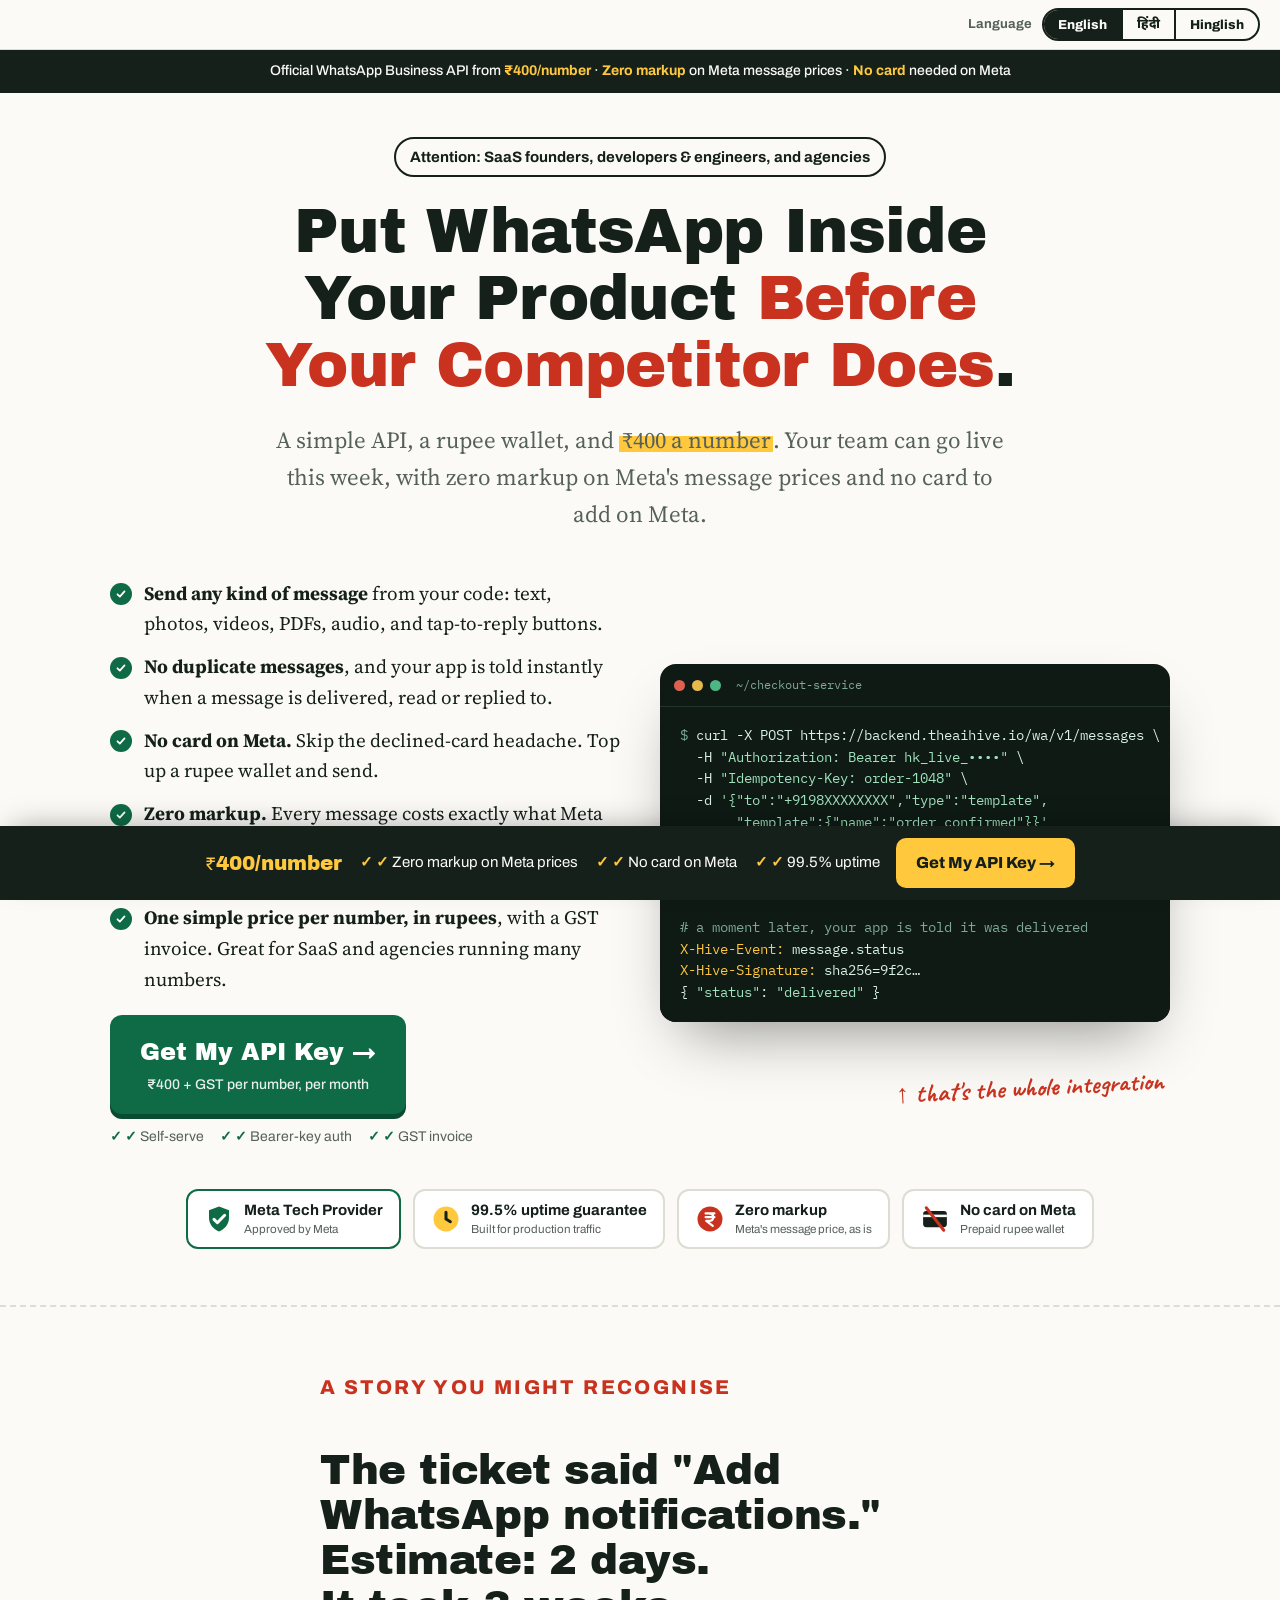
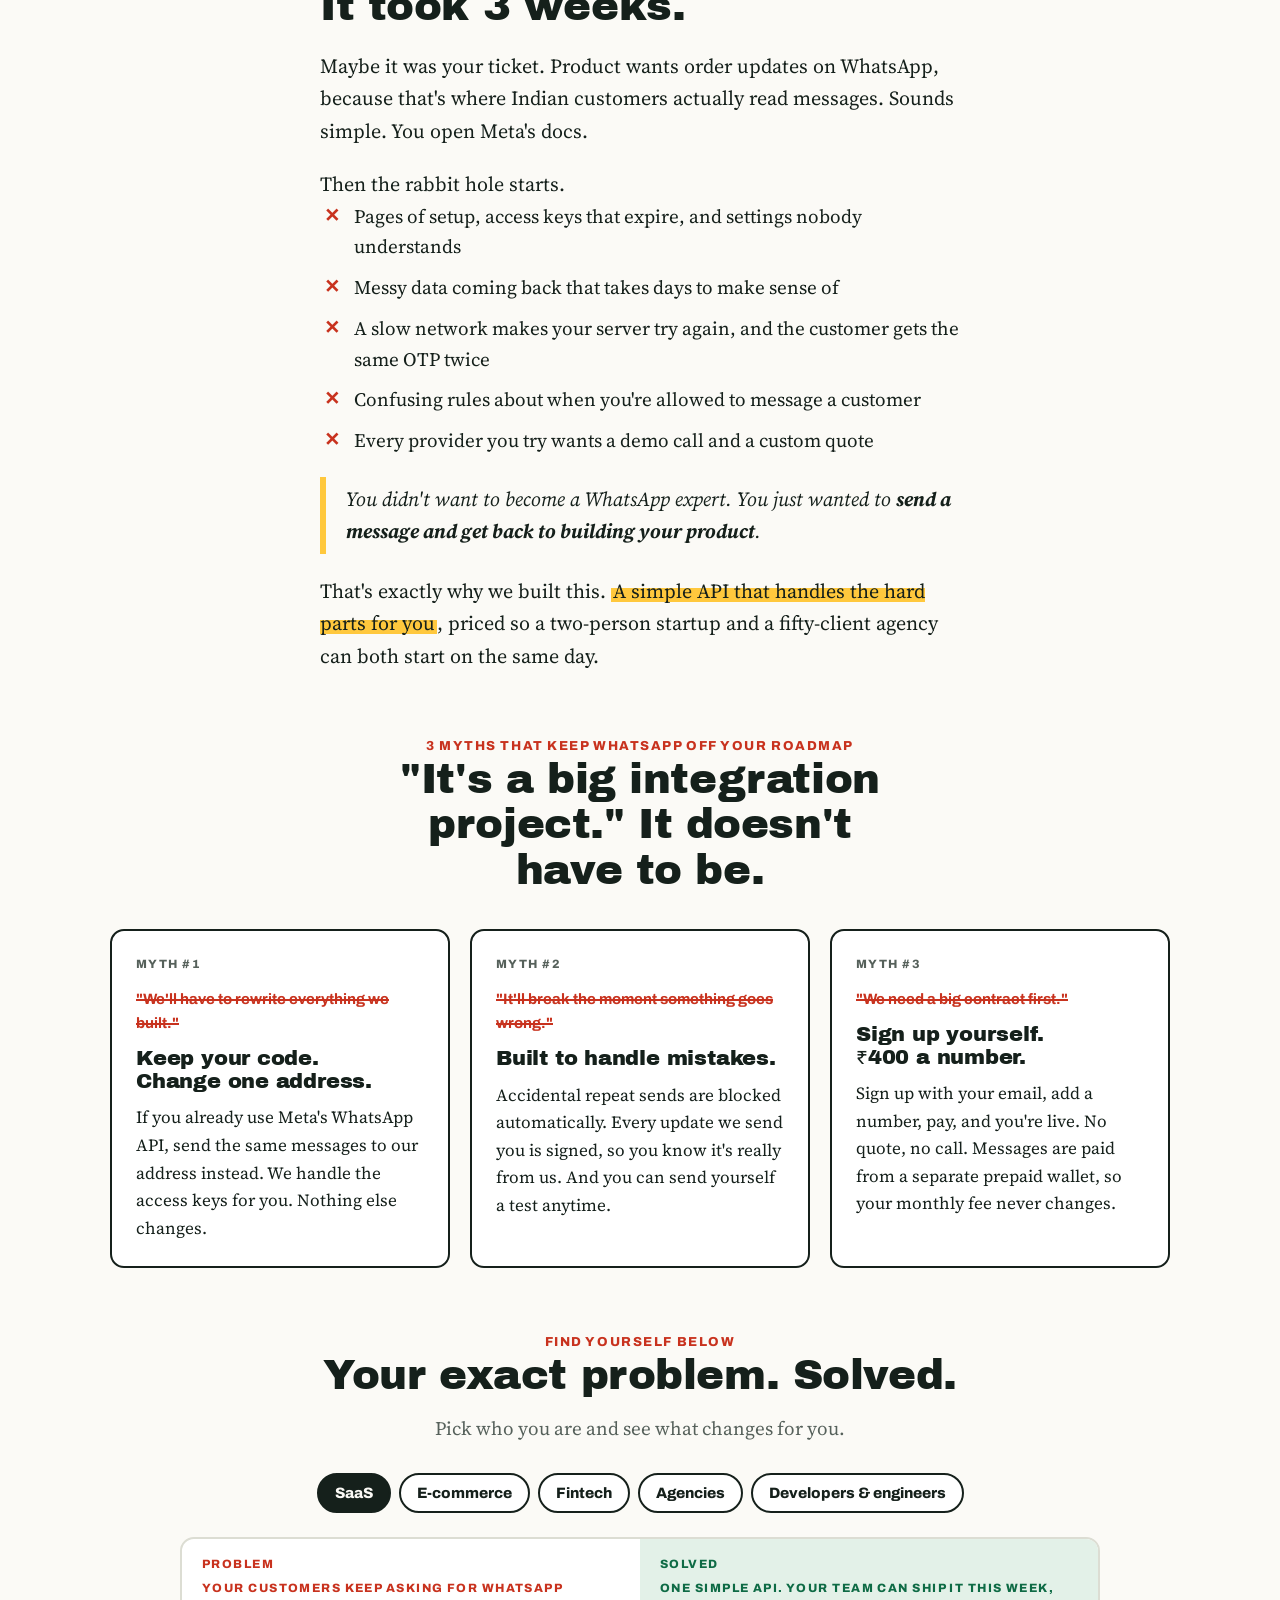
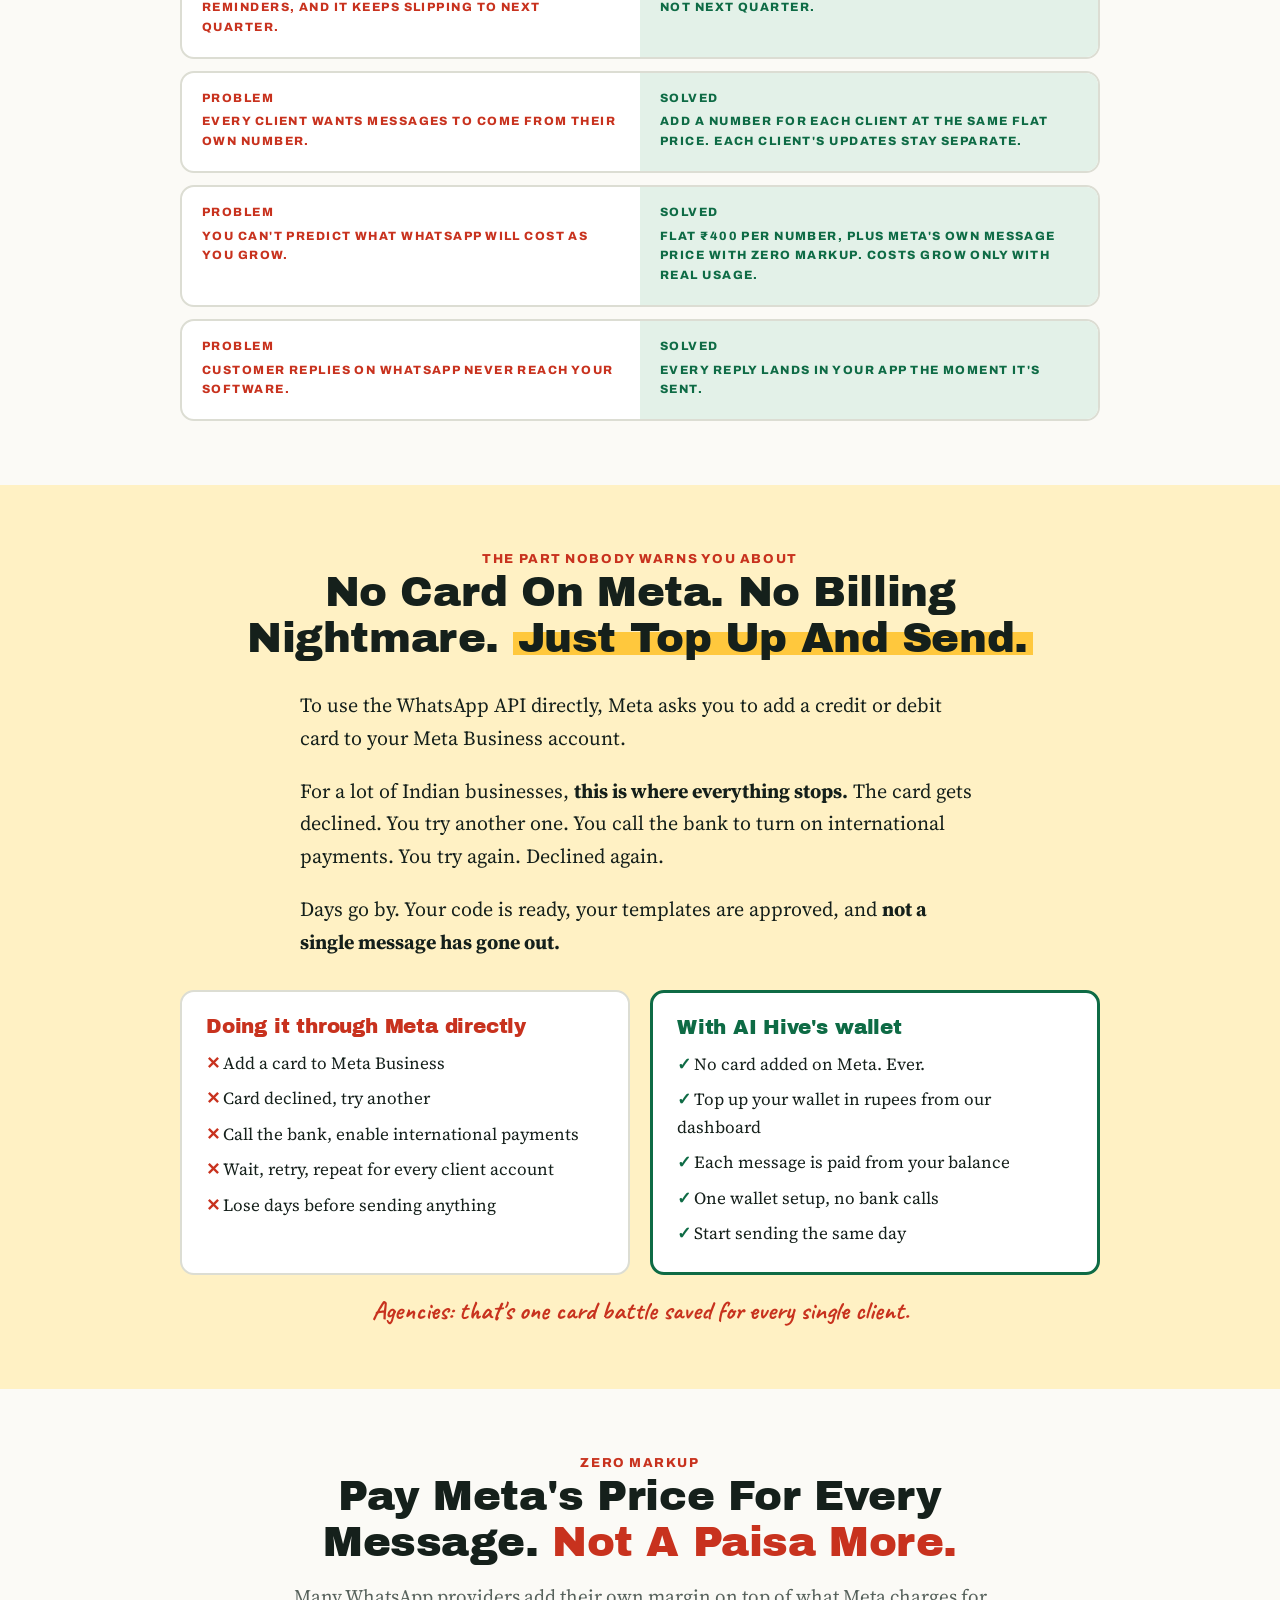
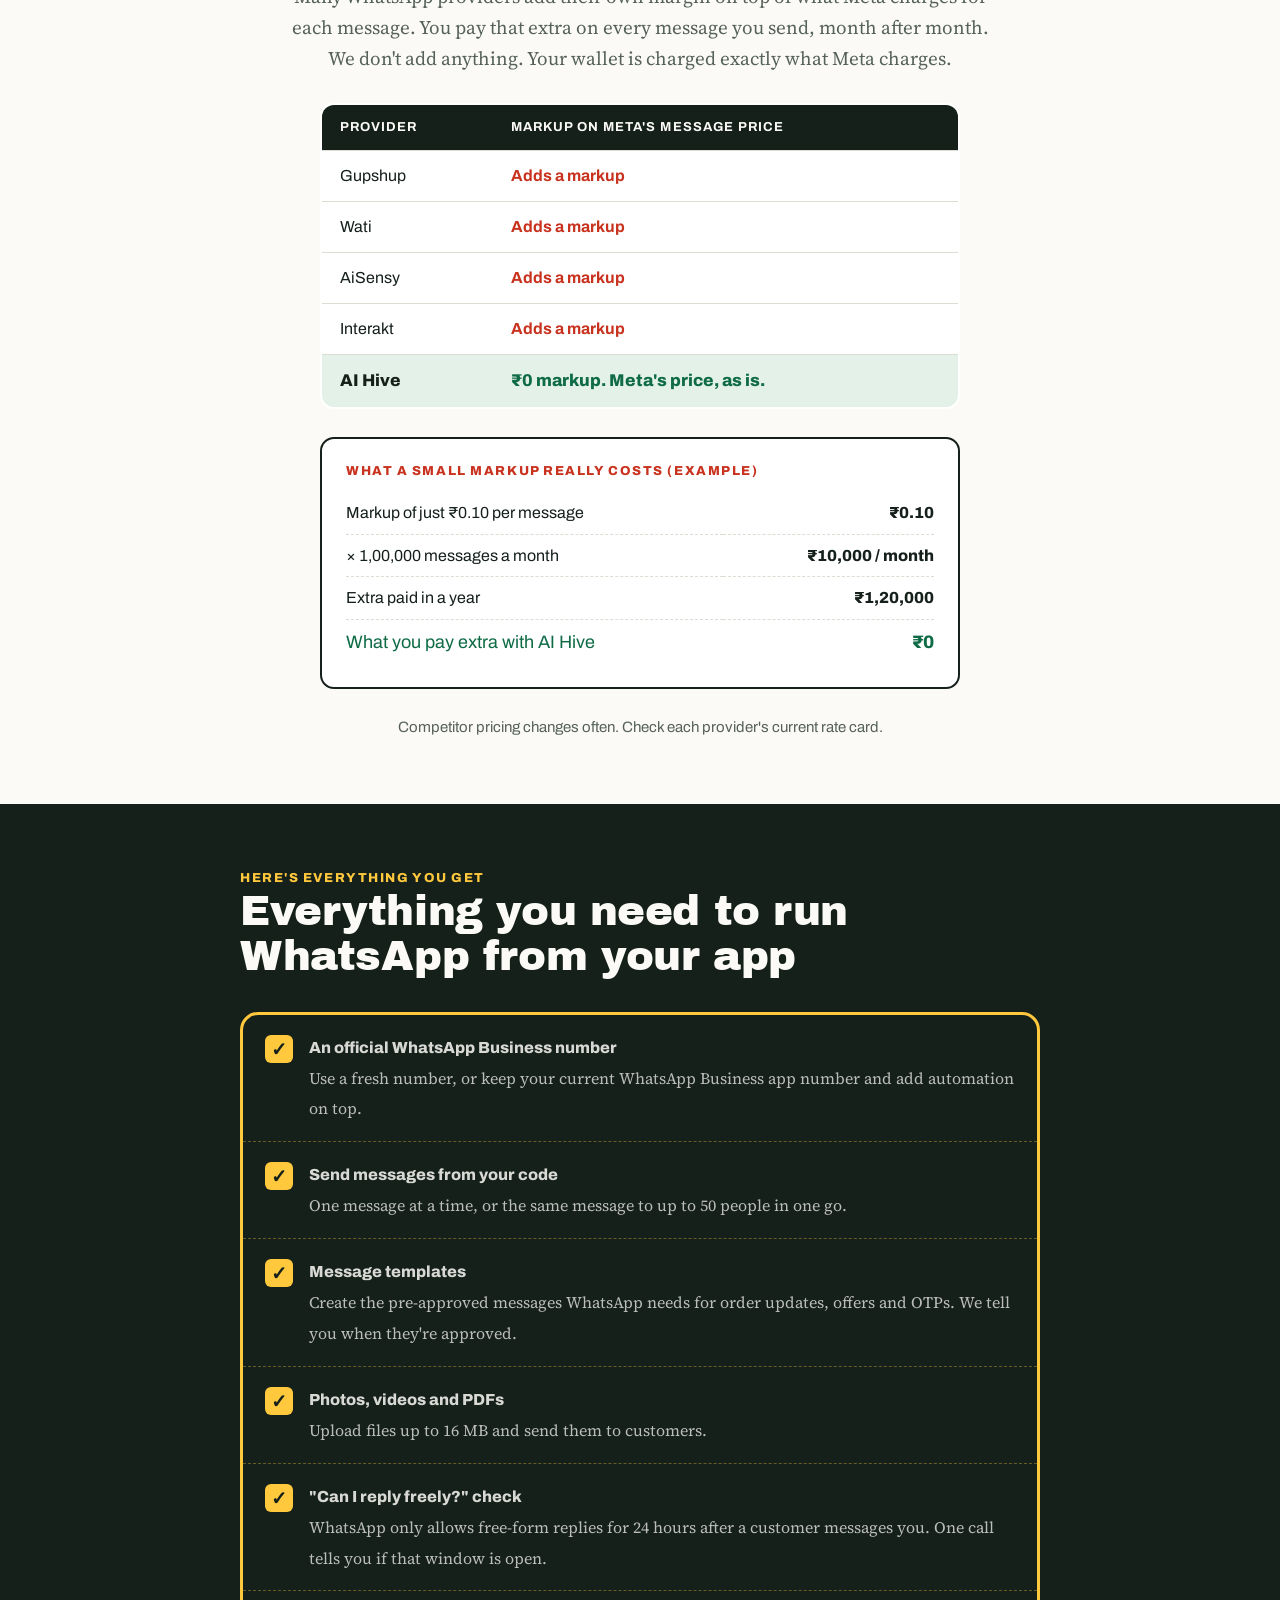
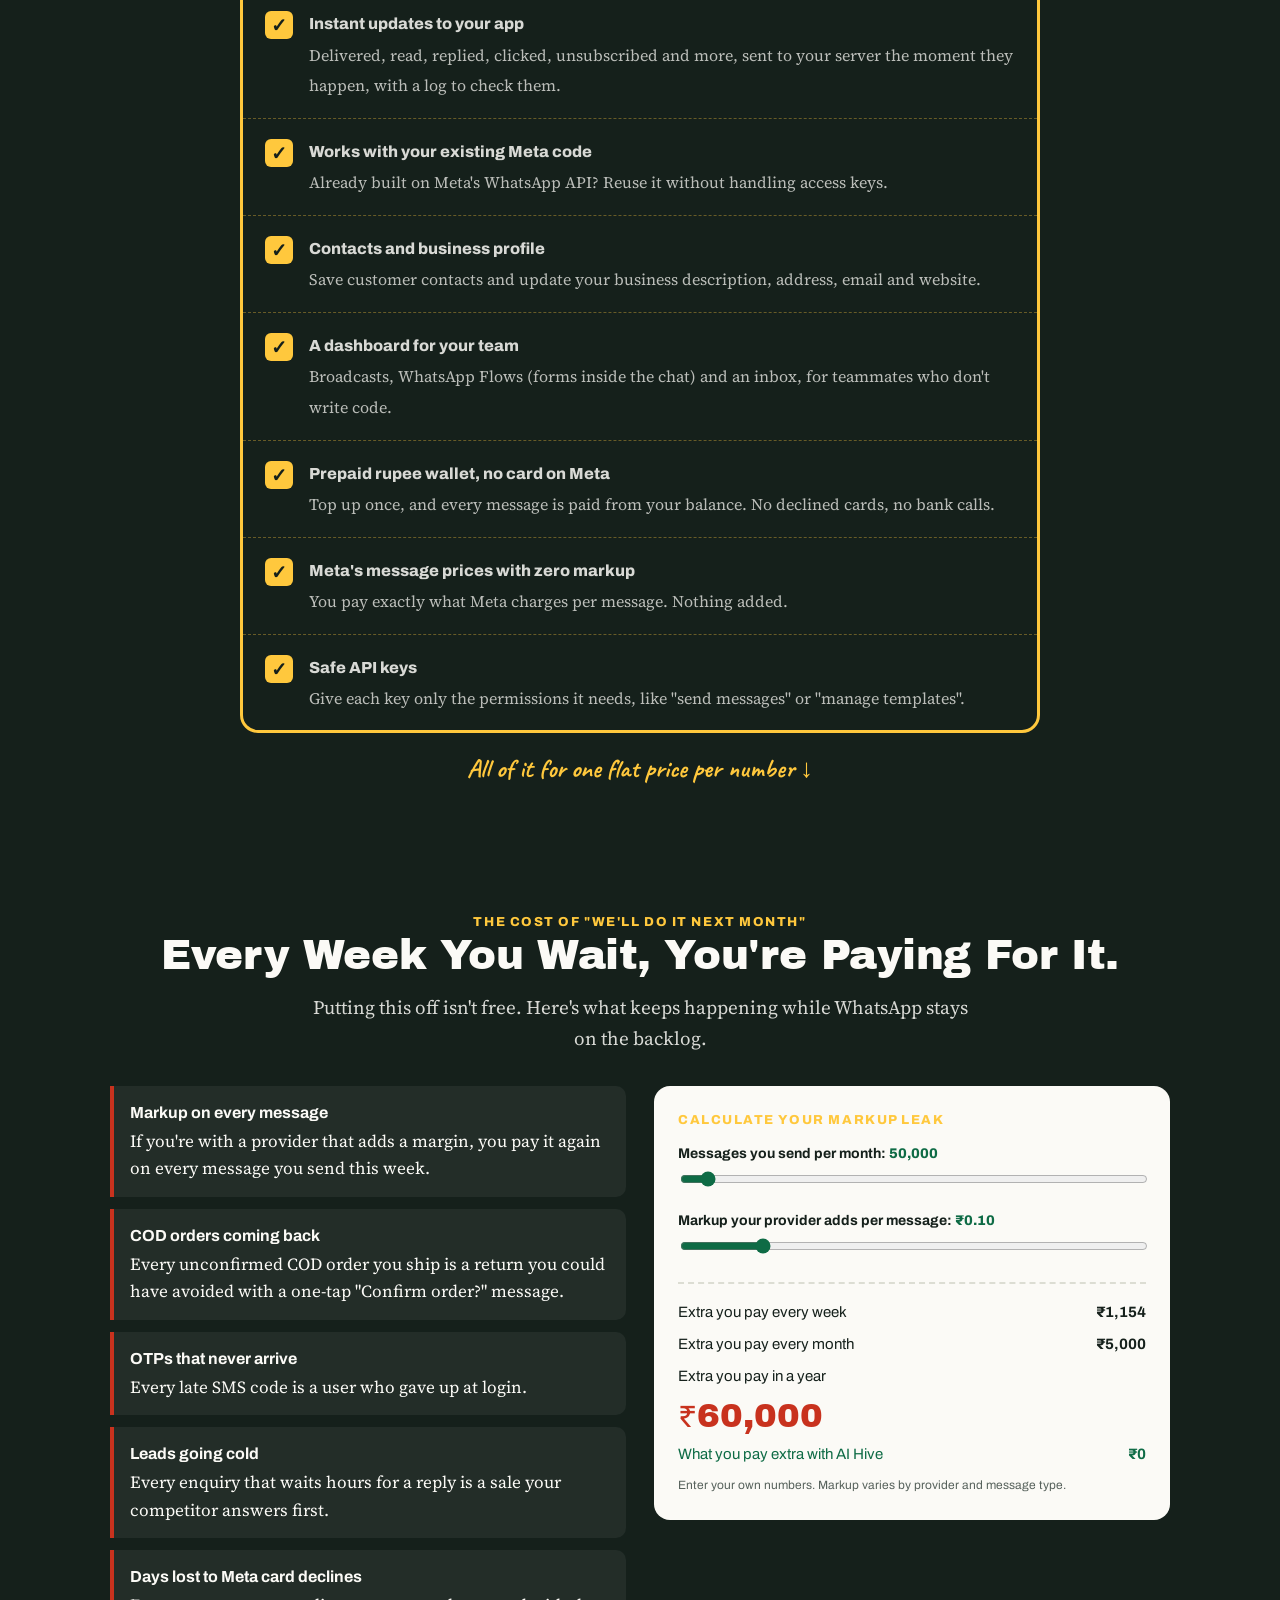
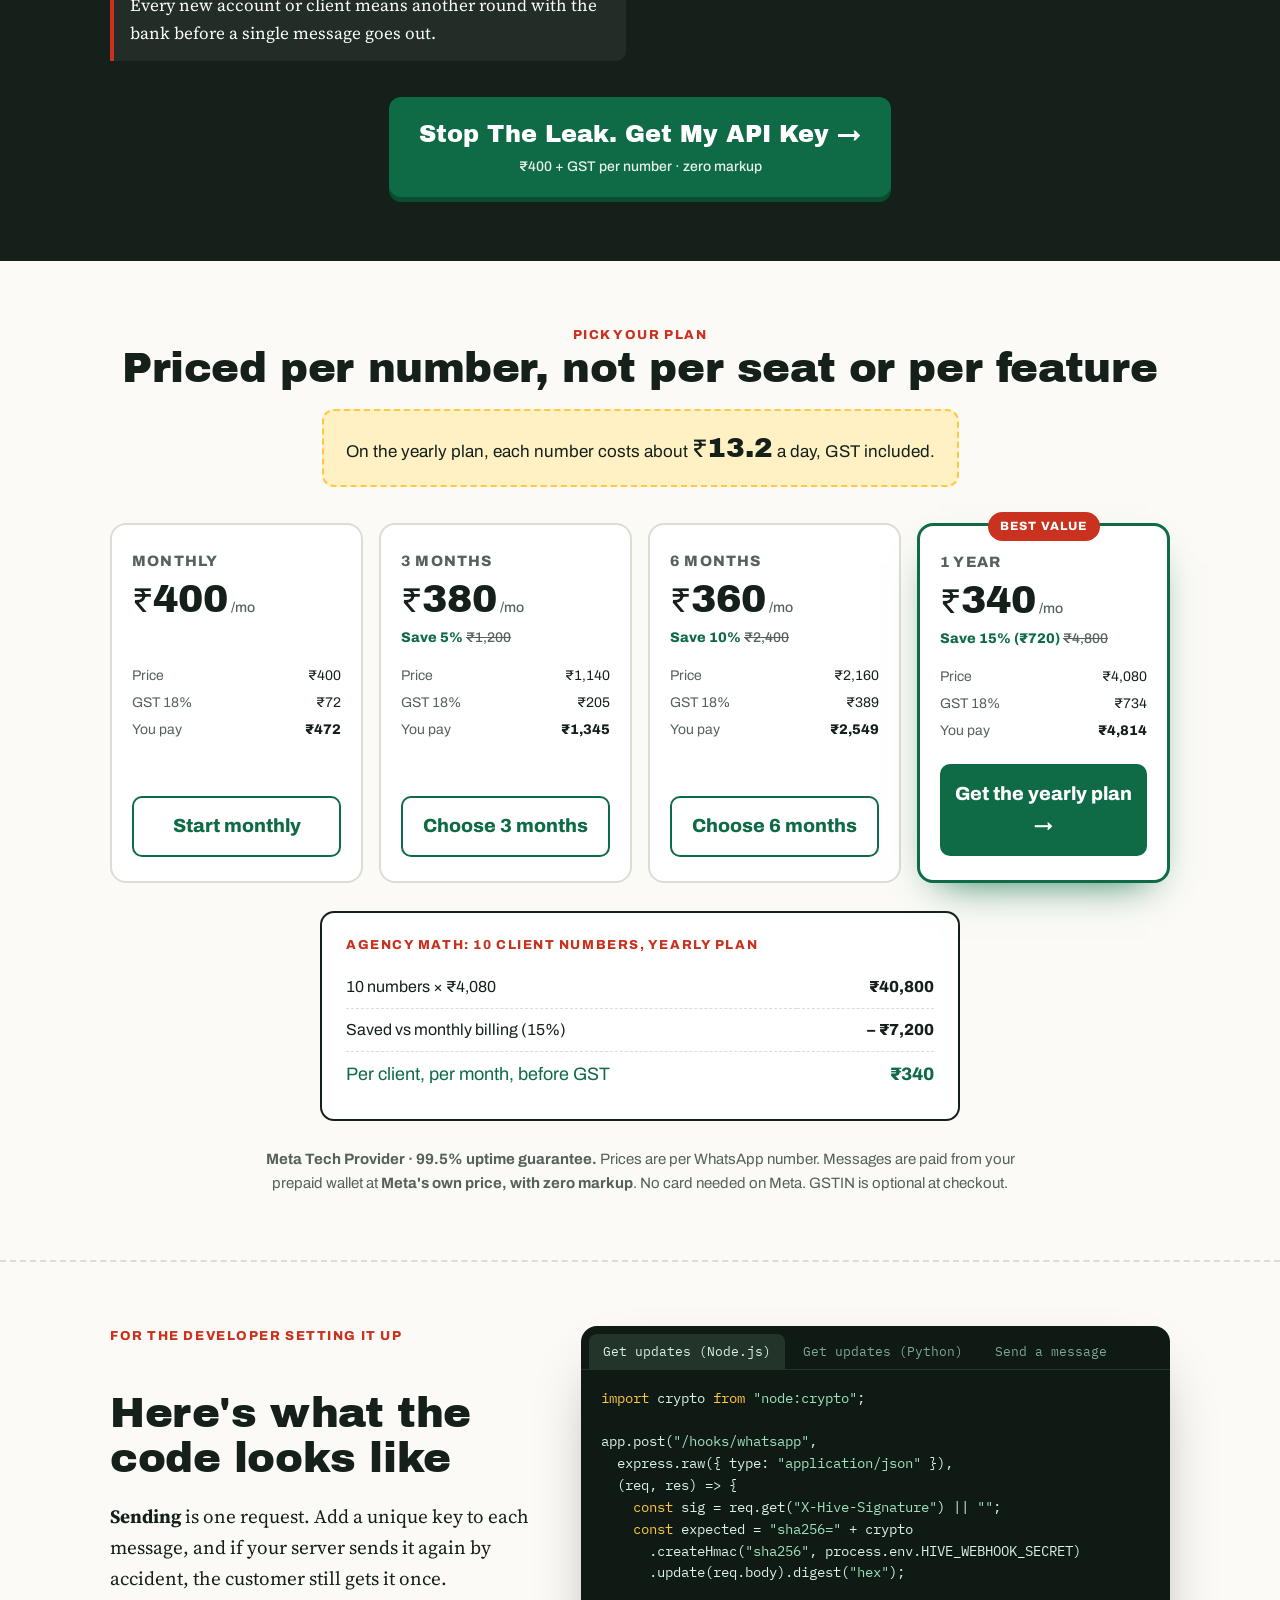
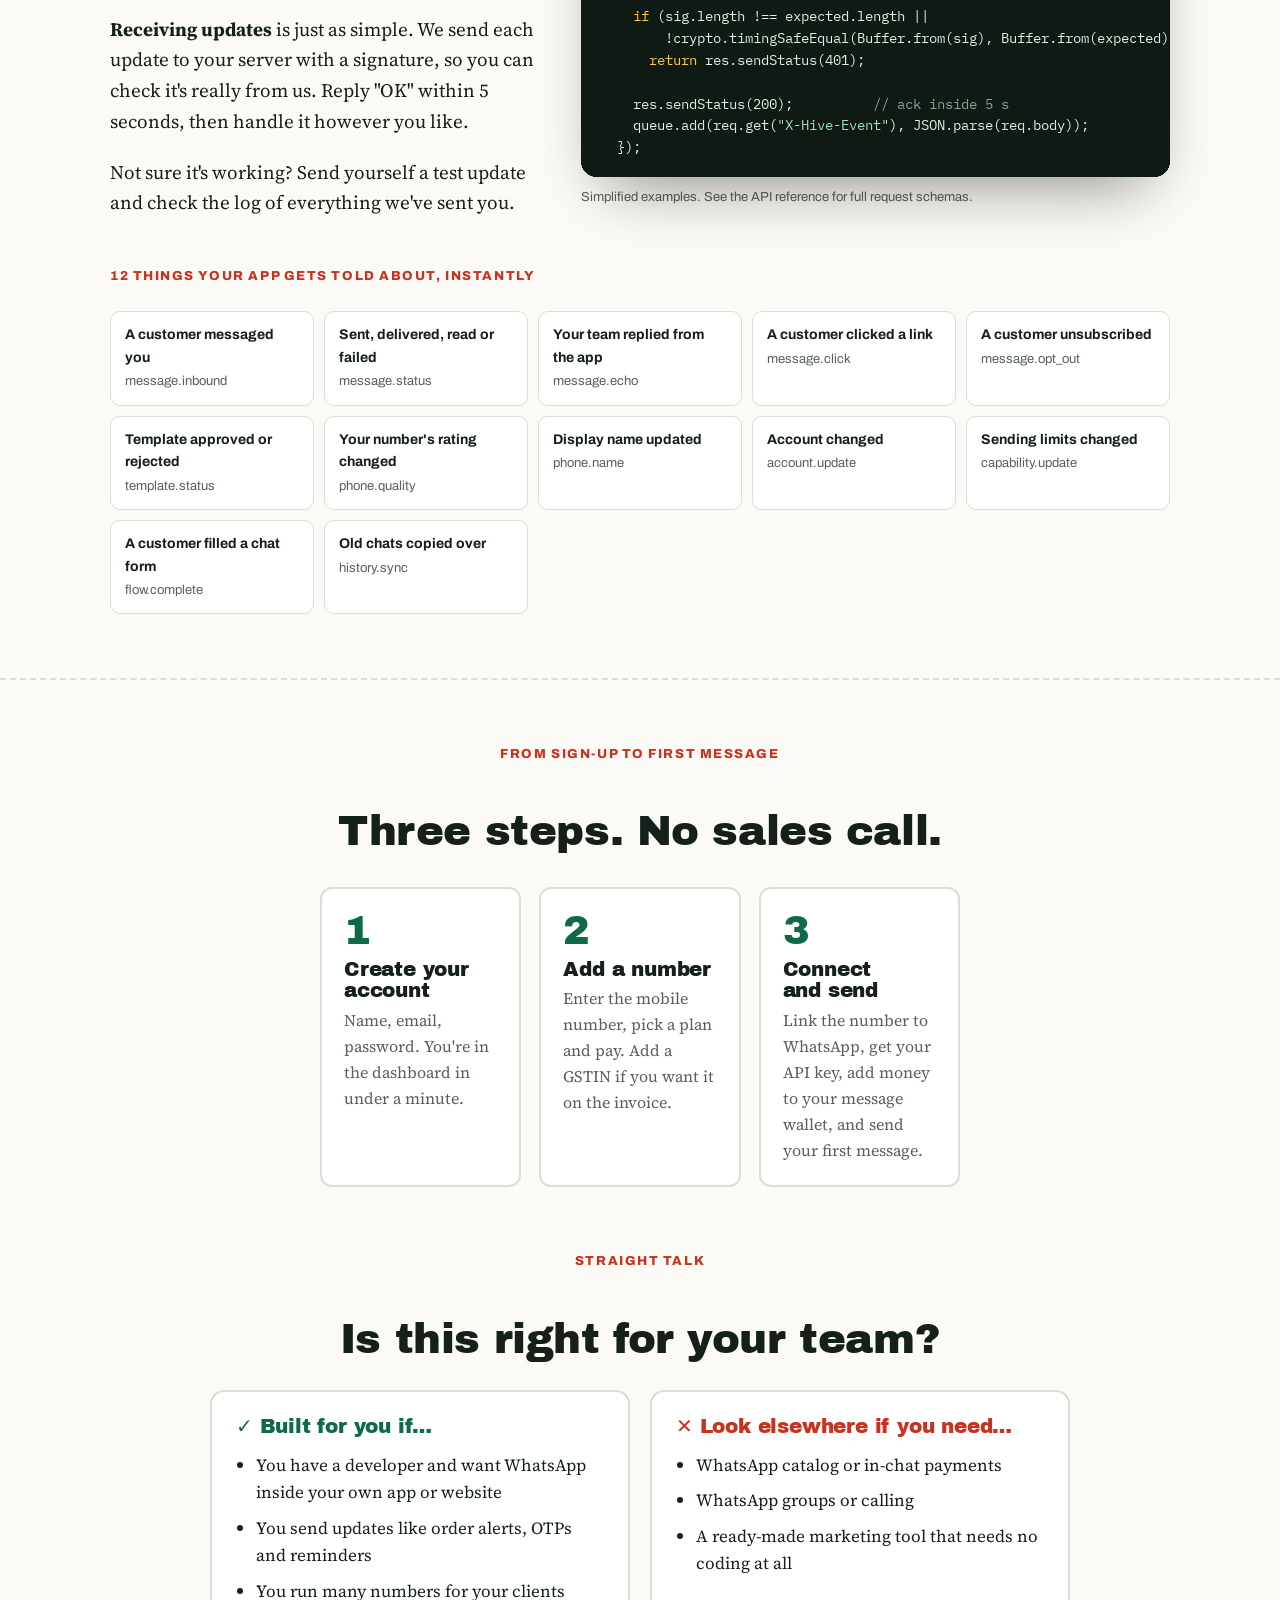
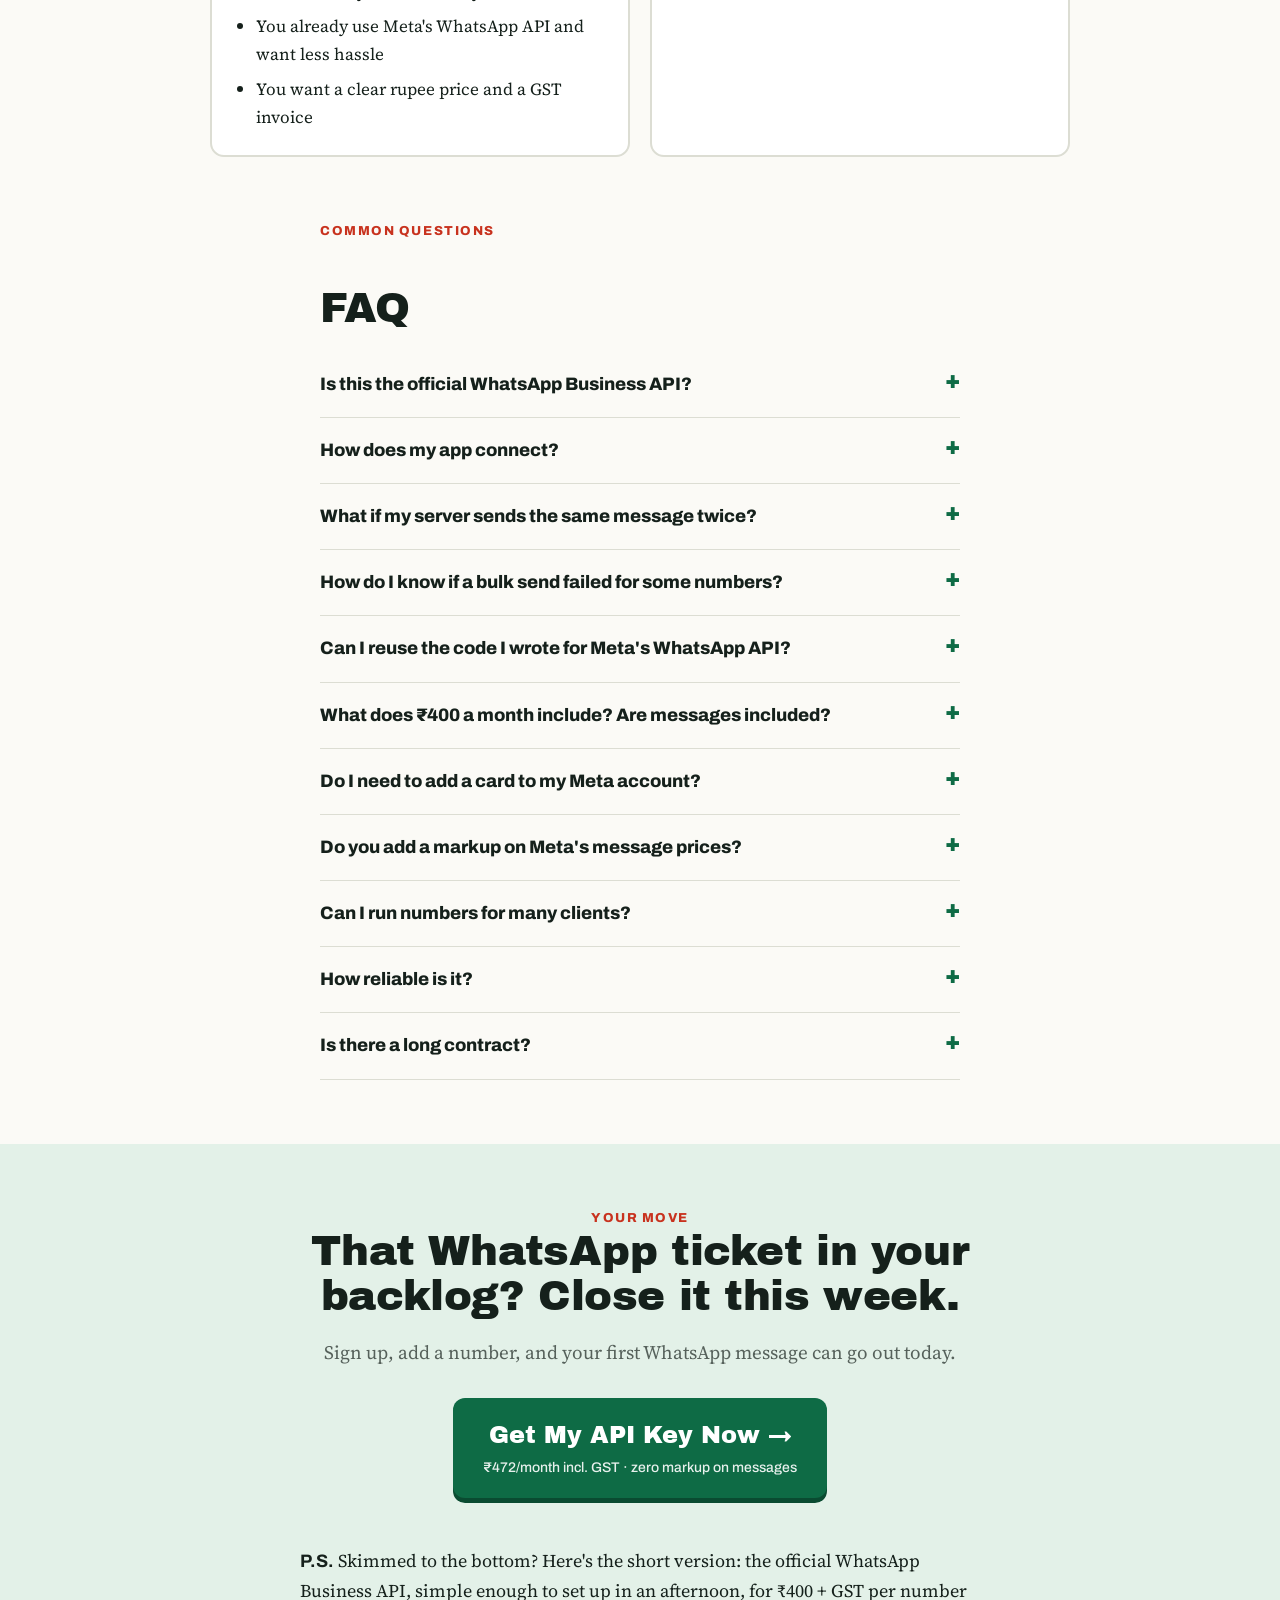
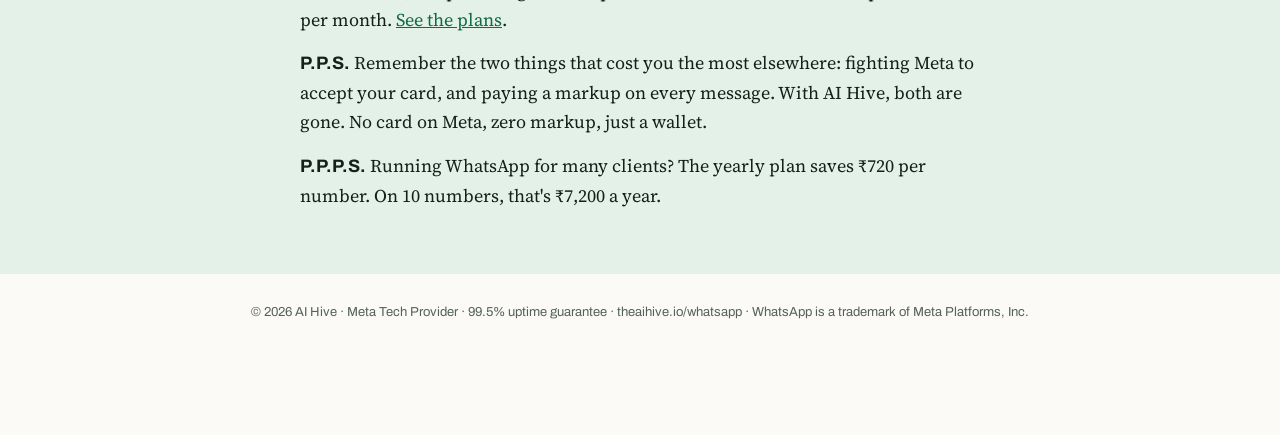
==== funnels/whatsapp-api/index.html @ 2c42cd49 "Publish all connect funnels from one GitHub Pages workflow. Co-authored-by: Cursor <cursoragent@curs" ====
<!doctype html><html><head><meta charset=utf8><meta name=viewport content="width=device-width,initial-scale=1,viewport-fit=cover"><style>:root{color-scheme:light;box-sizing:border-box;padding-top:env(safe-area-inset-top,0px);padding-bottom:env(safe-area-inset-bottom,0px)}html{scroll-padding-top:env(safe-area-inset-top,0px)}body{margin:0;padding:0;font:14px -apple-system,BlinkMacSystemFont,sans-serif;background:#faf9f5;color:#141413}img{max-width:100%}[hidden]:not([hidden=until-found i]){display:none!important}</style></head><body>
<title>AI Hive WhatsApp API</title>
<link href="https://fonts.googleapis.com" rel="preconnect"/>
<link crossorigin="" href="https://fonts.gstatic.com" rel="preconnect"/>
<link href="https://fonts.googleapis.com/css2?family=Archivo+Black&family=Noto+Sans+Devanagari:wght@400;600;800;900&amp;family=Source+Serif+4:ital,opsz,wght@0,8..60,400;0,8..60,600;0,8..60,700;1,8..60,400&amp;family=Caveat:wght@600;700&amp;family=IBM+Plex+Mono:wght@400;500;600&amp;family=Archivo:wght@500;700;800&amp;display=swap" rel="stylesheet"/>
<style>
/* Layout: a long-form direct-response sales letter for engineers. Narrow reading column for the story, broken by full-bleed "slides" (terminal hero, stack, price, CTA). Marigold marker highlights and handwritten margin notes carry the Brunson voice; code blocks carry the proof. */
:root{
  --paper:#FBFAF6; --ink:#15201B; --muted:#56615B; --rule:#DCDDD3;
  --leaf:#0E6B45; --leaf-deep:#0A4B31; --leaf-soft:#E3F1E8;
  --marigold:#FFC83D; --marigold-soft:#FFF1C4; --chili:#C8321E;
  --card:#FFFFFF; --code-bg:#0F1A15; --code-fg:#D9F2E3; --code-dim:#7FA894; --code-str:#9FE3BD; --code-line:#23352B;
  --slide:#15201B; --slide-fg:#FBFAF6;
  --f-display:"Archivo Black","Noto Sans Devanagari","Arial Black",Impact,sans-serif;
  --f-ui:"Archivo","Noto Sans Devanagari","Helvetica Neue",Arial,sans-serif;
  --f-body:"Source Serif 4","Noto Sans Devanagari",Georgia,"Times New Roman",serif;
  --f-hand:"Caveat","Comic Sans MS",cursive;
  --f-mono:"IBM Plex Mono",ui-monospace,Menlo,Consolas,monospace;
  --col:680px;
}
@media (prefers-color-scheme: dark){:root:not([data-theme="light"]){
  --paper:#101713; --ink:#EEF2EC; --muted:#A4B0A8; --rule:#27332C;
  --leaf:#3FC486; --leaf-deep:#1F7A50; --leaf-soft:#16271E;
  --marigold:#FFC83D; --marigold-soft:#3A2F10; --chili:#FF6B55;
  --card:#172019; --code-bg:#08100C; --code-fg:#CDEFD9; --code-dim:#6E9483; --code-str:#9FE3BD; --code-line:#1C2B23;
  --slide:#1B2A22; --slide-fg:#EEF2EC; color-scheme:dark}}
:root[data-theme="dark"]{
  --paper:#101713; --ink:#EEF2EC; --muted:#A4B0A8; --rule:#27332C;
  --leaf:#3FC486; --leaf-deep:#1F7A50; --leaf-soft:#16271E;
  --marigold:#FFC83D; --marigold-soft:#3A2F10; --chili:#FF6B55;
  --card:#172019; --code-bg:#08100C; --code-fg:#CDEFD9; --code-dim:#6E9483; --code-str:#9FE3BD; --code-line:#1C2B23;
  --slide:#1B2A22; --slide-fg:#EEF2EC; color-scheme:dark}

*{box-sizing:border-box}
body{background:var(--paper);color:var(--ink);font-family:var(--f-body);font-size:19px;line-height:1.62;margin:0}
.wrap{max-width:var(--col);margin:0 auto;padding-inline:20px}
.wide{max-width:1100px;margin:0 auto;padding-inline:20px}
h1,h2,h3{font-family:var(--f-display);font-weight:400;line-height:1.08;text-wrap:balance;margin:0;letter-spacing:-.01em}
h2{font-size:clamp(28px,5vw,42px)}
h3{font-size:21px}
p{margin:0}
.stack>*+*{margin-top:1.05em}
a{color:var(--leaf)}
code{font-family:var(--f-mono);font-size:.84em;background:var(--leaf-soft);padding:1px 6px;border-radius:5px}
mark{background:linear-gradient(transparent 38%,var(--marigold) 38%,var(--marigold) 88%,transparent 88%);color:inherit;padding:0 .12em}
strong{font-weight:700}
.hand{font-family:var(--f-hand);color:var(--chili);font-size:26px;line-height:1.1;font-weight:700}
.eyebrow{font-family:var(--f-ui);font-weight:800;text-transform:uppercase;letter-spacing:.12em;font-size:13px;color:var(--chili)}
section{padding-block:64px}
.rule{border:0;border-top:2px dashed var(--rule);margin:0}
.center{text-align:center}

.topbar{background:var(--ink);color:var(--paper);font-family:var(--f-ui);font-size:14px;text-align:center;padding:10px 16px;font-weight:500}
.topbar b{color:var(--marigold)}

/* hero */
.hero{padding-block:44px 56px;text-align:center}
.hero .pre{font-family:var(--f-ui);font-weight:700;font-size:15px;display:inline-block;border:2px solid var(--ink);padding:6px 14px;border-radius:999px;margin-bottom:22px;max-width:100%}
.hero h1{font-size:clamp(34px,6.2vw,62px);max-width:1000px;margin:0 auto}
.hero h1 .red{color:var(--chili)}
.hero .sub{font-size:clamp(19px,2.4vw,23px);max-width:740px;margin:22px auto 0;color:var(--muted)}
.hero-grid{display:grid;grid-template-columns:1fr 1fr;gap:40px;align-items:center;margin-top:44px;text-align:left}
.hero-grid>*{min-width:0}
@media (max-width:880px){.hero-grid{grid-template-columns:1fr}}

.cta{display:inline-flex;flex-direction:column;align-items:center;gap:2px;background:var(--leaf);color:#fff;text-decoration:none;font-family:var(--f-display);font-size:clamp(19px,2.6vw,24px);padding:18px 30px;border-radius:12px;box-shadow:0 5px 0 var(--leaf-deep);transition:transform .12s,box-shadow .12s;text-align:center;max-width:100%}
.cta small{font-family:var(--f-ui);font-weight:500;font-size:14px;opacity:.9}
.cta:hover{transform:translateY(2px);box-shadow:0 3px 0 var(--leaf-deep)}
.cta:focus-visible{outline:3px solid var(--marigold);outline-offset:3px}
.cta-row{display:flex;flex-direction:column;align-items:flex-start;gap:12px}
.trust{font-family:var(--f-ui);font-size:14px;color:var(--muted);display:flex;flex-wrap:wrap;gap:6px 16px}
.trust span::before{content:"✓ ";color:var(--leaf);font-weight:800}

.bullets{list-style:none;padding:0;margin:0;display:grid;gap:12px}
.bullets li{padding-left:34px;position:relative}
.bullets li::before{content:"";position:absolute;left:0;top:.3em;width:22px;height:22px;border-radius:50%;background:var(--leaf) url("data:image/svg+xml,%3Csvg xmlns='http://www.w3.org/2000/svg' viewBox='0 0 24 24'%3E%3Cpath d='M6 12.5l4 4 8-9' fill='none' stroke='white' stroke-width='3' stroke-linecap='round' stroke-linejoin='round'/%3E%3C/svg%3E") center/14px no-repeat}

/* terminal */
.term{background:var(--code-bg);border-radius:16px;overflow:hidden;box-shadow:0 30px 60px -24px rgba(0,0,0,.45);position:relative}
.term-bar{display:flex;align-items:center;gap:7px;padding:11px 14px;border-bottom:1px solid var(--code-line)}
.term-bar i{width:11px;height:11px;border-radius:50%;background:#3B4A42;display:block}
.term-bar i:nth-child(1){background:#E0604E}.term-bar i:nth-child(2){background:#E7B84A}.term-bar i:nth-child(3){background:#4CB782}
.term-bar span{margin-left:8px;font-family:var(--f-mono);font-size:12px;color:var(--code-dim)}
pre.code{background:var(--code-bg);color:var(--code-fg);font-family:var(--f-mono);font-size:13.5px;line-height:1.62;padding:18px 20px;overflow-x:auto;margin:0;border-radius:0}
pre.code .c{color:var(--code-dim)} pre.code .k{color:var(--marigold)} pre.code .s{color:var(--code-str)} pre.code .ok{color:#4CB782;font-weight:600}
.term .evt{border-top:1px dashed var(--code-line)}
.hero-note{position:absolute;right:6px;bottom:-40px;transform:rotate(-3deg)}
.term-wrap{position:relative;padding-bottom:40px}

/* story */
.story p{font-size:20px}
.pullquote{border-left:6px solid var(--marigold);padding:6px 0 6px 20px;font-style:italic;font-size:22px}
.pains{list-style:none;padding:0;margin:0;display:grid;gap:10px}
.pains li{padding-left:34px;position:relative}
.pains li::before{content:"✕";position:absolute;left:4px;top:0;color:var(--chili);font-family:var(--f-ui);font-weight:800}

/* secrets */
.secrets{display:grid;grid-template-columns:repeat(3,1fr);gap:20px;margin-top:36px}
@media (max-width:880px){.secrets{grid-template-columns:1fr}}
.secret{background:var(--card);border:2px solid var(--ink);border-radius:14px;padding:24px;display:flex;flex-direction:column;gap:12px}
.secret .myth{font-family:var(--f-ui);font-size:15px;color:var(--chili);font-weight:700;text-decoration:line-through;text-decoration-thickness:2px}
.secret .tag{font-family:var(--f-ui);font-weight:800;font-size:12px;letter-spacing:.12em;text-transform:uppercase;color:var(--muted)}
.secret p{font-size:17px}

/* use cases */
.uses{display:grid;grid-template-columns:repeat(4,1fr);gap:16px;margin-top:32px}
@media (max-width:960px){.uses{grid-template-columns:repeat(2,1fr)}}
@media (max-width:540px){.uses{grid-template-columns:1fr}}
.use{padding:22px;border-top:4px solid var(--leaf);background:var(--leaf-soft);border-radius:0 0 12px 12px;display:flex;flex-direction:column;gap:8px}
.use .who{font-family:var(--f-ui);font-weight:800;font-size:12px;letter-spacing:.12em;text-transform:uppercase;color:var(--leaf)}
.use h3{font-size:19px}
.use ul{margin:0;padding-left:18px;font-size:16px;color:var(--muted);display:grid;gap:4px}


/* audience problems */
.aud{margin-top:30px}
.aud-tabs{display:flex;flex-wrap:wrap;justify-content:center;gap:8px}
.aud-tabs button{font-family:var(--f-ui);font-weight:800;font-size:15px;background:var(--card);color:var(--ink);border:2px solid var(--ink);padding:10px 16px;border-radius:999px;cursor:pointer}
.aud-tabs button[aria-selected="true"]{background:var(--ink);color:var(--paper)}
.aud-tabs button:focus-visible{outline:3px solid var(--marigold);outline-offset:2px}
.ps-list{margin:24px auto 0;max-width:920px;display:grid;gap:12px}
.ps-row{display:grid;grid-template-columns:1fr 1fr;border:2px solid var(--rule);border-radius:14px;overflow:hidden;background:var(--card)}
.ps-row>div{padding:16px 20px;font-size:17px;min-width:0}
.ps-row span{display:block;font-family:var(--f-ui);font-weight:800;font-size:12px;letter-spacing:.12em;text-transform:uppercase;margin-bottom:4px}
.prob span{color:var(--chili)} .sol{background:var(--leaf-soft)} .sol span{color:var(--leaf)}
@media (max-width:640px){.ps-row{grid-template-columns:1fr}}

/* wallet */
.wallet-sec{background:var(--marigold-soft)}
.ba{display:grid;grid-template-columns:1fr 1fr;gap:20px;margin:32px auto 0;max-width:920px}
@media (max-width:720px){.ba{grid-template-columns:1fr}}
.ba>div{padding:24px;border-radius:14px;background:var(--card);border:2px solid var(--rule)}
.ba .after{border:3px solid var(--leaf)}
.ba h3{font-size:20px;margin-bottom:12px}
.ba .before h3{color:var(--chili)} .ba .after h3{color:var(--leaf)}
.ba ul{margin:0;padding:0;list-style:none;display:grid;gap:8px;font-size:17px}
.ba .before li::before{content:"✕  ";color:var(--chili);font-family:var(--f-ui);font-weight:800}
.ba .after li::before{content:"✓  ";color:var(--leaf);font-family:var(--f-ui);font-weight:800}

/* comparison */
.cmp-wrap{max-width:640px;margin:30px auto 0;overflow-x:auto}
.cmp{width:100%;border-collapse:collapse;font-family:var(--f-ui);font-size:16px;background:var(--card);border:2px solid var(--ink);border-radius:14px;overflow:hidden}
.cmp th{text-align:left;background:var(--ink);color:var(--paper);padding:12px 18px;font-size:13px;letter-spacing:.08em;text-transform:uppercase}
.cmp td{padding:12px 18px;border-top:1px solid var(--rule)}
.cmp td.bad{color:var(--chili);font-weight:700}
.cmp tr.us td{background:var(--leaf-soft);font-weight:800;font-size:17px}
.cmp td.good{color:var(--leaf)}


/* language switch */
.langbar{background:var(--paper);border-bottom:1px solid var(--rule);display:flex;justify-content:flex-end;align-items:center;gap:10px;padding:8px 20px;font-family:var(--f-ui);font-size:13px}
.langlbl{color:var(--muted);font-weight:700}
.lang{display:inline-flex;border:2px solid var(--ink);border-radius:999px;overflow:hidden}
.lang button{font-family:var(--f-ui);font-weight:800;font-size:13px;background:transparent;color:var(--ink);border:0;padding:6px 14px;cursor:pointer}
.lang button+button{border-left:2px solid var(--ink)}
.lang button[aria-pressed="true"]{background:var(--ink);color:var(--paper)}
.lang button:focus-visible{outline:3px solid var(--marigold);outline-offset:-3px}
html[lang="hi"] h1, html[lang="hi"] h2{line-height:1.3;letter-spacing:0}
html[lang="hi"] body{line-height:1.75}

/* stack slide */
.stack-slide{background:var(--slide);color:var(--slide-fg)}
.stack-slide h2{color:var(--slide-fg)}
.stack-slide .eyebrow{color:var(--marigold)}
.stack-box{margin-top:32px;border:3px solid var(--marigold);border-radius:18px;overflow:hidden}
.stack-item{display:grid;grid-template-columns:auto 1fr;gap:16px;padding:18px 22px;border-bottom:1px dashed rgba(255,200,61,.35);align-items:start}
.stack-item:last-child{border-bottom:0}
.stack-item>div{min-width:0}
.stack-item .ck{width:28px;height:28px;border-radius:6px;background:var(--marigold);color:#15201B;display:grid;place-items:center;font-family:var(--f-ui);font-weight:800;margin-top:2px}
.stack-item b{font-family:var(--f-ui);font-weight:800;font-size:18px;display:block}
.stack-item span{font-size:16px;opacity:.85}
.stack-item code{background:rgba(255,200,61,.14);color:inherit}

/* code tabs */
.dev-grid{display:grid;grid-template-columns:.85fr 1.15fr;gap:36px;align-items:start}
.dev-grid>*{min-width:0}
@media (max-width:880px){.dev-grid{grid-template-columns:1fr}}
.tabs{display:flex;gap:4px;padding:8px 8px 0;border-bottom:1px solid var(--code-line);overflow-x:auto}
.tabs button{font-family:var(--f-mono);font-size:13px;background:transparent;color:var(--code-dim);border:0;padding:9px 14px;border-radius:8px 8px 0 0;cursor:pointer;white-space:nowrap}
.tabs button[aria-selected="true"]{background:var(--code-line);color:var(--code-fg)}
.tabs button:focus-visible{outline:2px solid var(--marigold);outline-offset:-2px}
.caption{font-family:var(--f-ui);font-size:13px;color:var(--muted);margin-top:10px}
.chips{display:flex;flex-wrap:wrap;gap:8px}
.chip{font-family:var(--f-mono);font-size:13px;border:1px solid var(--rule);background:var(--card);padding:4px 9px;border-radius:6px}

/* events */
.events{display:grid;grid-template-columns:repeat(auto-fill,minmax(200px,1fr));gap:10px;margin-top:24px}
.event{font-family:var(--f-mono);font-size:14px;background:var(--card);border:1px solid var(--rule);border-radius:10px;padding:12px 14px;display:flex;flex-direction:column;gap:2px}
.event small{font-family:var(--f-ui);font-size:13px;color:var(--muted)}

/* pricing */
.daily{display:inline-block;margin-top:18px;background:var(--marigold-soft);border:2px dashed var(--marigold);padding:14px 22px;border-radius:12px;font-family:var(--f-ui);font-size:17px}
.daily b{font-family:var(--f-display);font-size:28px;font-weight:400}
.plans{display:grid;grid-template-columns:repeat(4,1fr);gap:16px;margin-top:36px;align-items:stretch}
@media (max-width:960px){.plans{grid-template-columns:repeat(2,1fr)}}
@media (max-width:520px){.plans{grid-template-columns:1fr}}
.plan{background:var(--card);border:2px solid var(--rule);border-radius:16px;padding:24px 20px;display:flex;flex-direction:column;gap:6px;position:relative;font-family:var(--f-ui)}
.plan.best{border:3px solid var(--leaf);box-shadow:0 18px 40px -22px var(--leaf)}
.plan .ribbon{position:absolute;top:-14px;left:50%;transform:translateX(-50%);background:var(--chili);color:#fff;font-weight:800;font-size:12px;letter-spacing:.1em;text-transform:uppercase;padding:5px 12px;border-radius:999px;white-space:nowrap}
.plan .term-l{font-weight:800;font-size:15px;text-transform:uppercase;letter-spacing:.08em;color:var(--muted)}
.plan .amt{font-family:var(--f-display);font-size:38px;line-height:1.1;font-variant-numeric:tabular-nums}
.plan .amt small{font-family:var(--f-ui);font-size:14px;color:var(--muted);font-weight:500}
.plan .save{color:var(--leaf);font-weight:800;font-size:14px;min-height:20px}
.plan .was{text-decoration:line-through;color:var(--muted);font-size:14px;font-weight:500}
.plan dl{margin:10px 0 16px;font-size:14px;display:grid;grid-template-columns:1fr auto;gap:4px 10px;font-variant-numeric:tabular-nums}
.plan dt{color:var(--muted)} .plan dd{margin:0;text-align:right}
.plan dd.tot{font-weight:800}
.plan .buy{margin-top:auto;display:block;text-align:center;text-decoration:none;font-weight:800;padding:13px;border-radius:10px;border:2px solid var(--leaf);color:var(--leaf)}
.plan.best .buy{background:var(--leaf);color:#fff}
.plan .buy:hover{background:var(--leaf);color:#fff}
.plan .buy:focus-visible{outline:3px solid var(--marigold);outline-offset:2px}
.wallet{margin:26px auto 0;font-family:var(--f-ui);font-size:15px;color:var(--muted);text-align:center;max-width:760px}

/* math */
.math{margin-top:28px;background:var(--card);border:2px solid var(--ink);border-radius:14px;padding:22px 24px;font-family:var(--f-ui);font-size:16px}
.math table{width:100%;border-collapse:collapse;font-variant-numeric:tabular-nums}
.math td{padding:8px 0;border-bottom:1px dashed var(--rule)}
.math td:last-child{text-align:right;font-weight:800;white-space:nowrap;padding-left:12px}
.math tr:last-child td{border-bottom:0;color:var(--leaf);font-size:18px}

/* steps */
.steps{display:grid;grid-template-columns:repeat(3,1fr);gap:18px;margin-top:32px}
@media (max-width:760px){.steps{grid-template-columns:1fr}}
.step{padding:22px;border:2px solid var(--rule);border-radius:12px;background:var(--card)}
.step .n{font-family:var(--f-display);font-size:40px;color:var(--leaf);line-height:1}
.step h3{margin:8px 0 6px;font-size:20px}
.step p{font-size:16px;color:var(--muted)}

/* fit */
.fit{display:grid;grid-template-columns:1fr 1fr;gap:20px;margin-top:28px}
@media (max-width:720px){.fit{grid-template-columns:1fr}}
.fit>div{padding:24px;border-radius:14px;background:var(--card);border:2px solid var(--rule)}
.fit h3{font-size:20px;margin-bottom:14px}
.fit .yes h3{color:var(--leaf)} .fit .no h3{color:var(--chili)}
.fit ul{margin:0;padding-left:20px;display:grid;gap:8px;font-size:17px}

/* faq */
details{border-bottom:1px solid var(--rule);padding:18px 0}
summary{font-family:var(--f-ui);font-weight:800;font-size:18px;cursor:pointer;list-style:none;display:flex;justify-content:space-between;gap:16px}
summary::-webkit-details-marker{display:none}
summary::after{content:"+";font-family:var(--f-display);color:var(--leaf);font-size:22px;line-height:1}
details[open] summary::after{content:"–"}
details p{margin-top:10px;font-size:17px;color:var(--muted)}
summary:focus-visible{outline:3px solid var(--marigold);outline-offset:4px}

.final{background:var(--leaf-soft);text-align:center}
.final h2{max-width:840px;margin:0 auto}
.ps{max-width:var(--col);margin:48px auto 0;text-align:left;font-size:18px}
.ps b{font-family:var(--f-ui)}
footer{font-family:var(--f-ui);font-size:13px;color:var(--muted);text-align:center;padding-block:28px}

.stickybuy{position:fixed;left:0;right:0;bottom:0;z-index:20;background:var(--ink);color:var(--paper);padding:12px 20px calc(12px + env(safe-area-inset-bottom,0px));display:flex;gap:16px;align-items:center;justify-content:center;font-family:var(--f-ui);box-shadow:0 -10px 30px -12px rgba(0,0,0,.35)}
.stickybuy .p{font-size:15px;line-height:1.3;display:flex;flex-wrap:wrap;gap:4px 18px;align-items:center}
.stickybuy .p b{font-family:var(--f-display);font-size:20px;font-weight:400;color:var(--marigold)}
.stickybuy .p span::before{content:"✓ ";color:var(--marigold);font-weight:800}
.stickybuy a{background:var(--marigold);color:#15201B;text-decoration:none;font-weight:800;padding:12px 20px;border-radius:10px;white-space:nowrap;font-size:16px}
.stickybuy a:hover{filter:brightness(1.05)}
.stickybuy a:focus-visible{outline:3px solid var(--paper);outline-offset:2px}
body{padding-bottom:84px}
@media (max-width:700px){.stickybuy{justify-content:space-between;padding-inline:16px}.stickybuy .p span{display:none}.stickybuy .p{font-size:13px}}

/* trust strip */
.trustbar{display:flex;flex-wrap:wrap;justify-content:center;gap:12px;margin-top:40px}
.tbadge{display:inline-flex;align-items:center;gap:10px;background:var(--card);border:2px solid var(--rule);border-radius:12px;padding:10px 16px;font-family:var(--f-ui);font-size:14px;text-align:left;line-height:1.25}
.tbadge b{display:block;font-size:15px}
.tbadge small{color:var(--muted)}
.tbadge svg{flex:none}
.tbadge.meta{border-color:var(--leaf)}

/* cost of waiting */
.wait{background:var(--ink);color:var(--paper)}
.wait h2{color:var(--paper)} .wait .eyebrow{color:var(--marigold)}
.wait-grid{display:grid;grid-template-columns:1fr 1fr;gap:28px;margin-top:32px;align-items:start}
.wait-grid>*{min-width:0}
@media (max-width:860px){.wait-grid{grid-template-columns:1fr}}
.losses{list-style:none;padding:0;margin:0;display:grid;gap:12px}
.losses li{background:rgba(255,255,255,.06);border-left:4px solid var(--chili);padding:14px 16px;border-radius:0 10px 10px 0;font-size:17px}
.losses li b{font-family:var(--f-ui);display:block;font-size:16px;margin-bottom:2px}
.calc{background:var(--paper);color:var(--ink);border-radius:16px;padding:24px;font-family:var(--f-ui)}
.calc label{display:block;font-weight:700;font-size:14px;margin-top:14px}
.calc label:first-of-type{margin-top:0}
.calc input[type=range]{width:100%;accent-color:var(--leaf)}
.calc .val{font-variant-numeric:tabular-nums;color:var(--leaf);font-weight:800}
.calc .out{margin-top:18px;border-top:2px dashed var(--rule);padding-top:16px;display:grid;gap:8px}
.calc .row{display:flex;justify-content:space-between;gap:12px;font-size:15px;font-variant-numeric:tabular-nums}
.calc .row b{white-space:nowrap}
.calc .big{font-family:var(--f-display);font-size:34px;color:var(--chili);line-height:1.1}
.calc .fine{font-size:12px;color:var(--muted);margin-top:10px}

@media (prefers-reduced-motion:no-preference){
  .term .evt{animation:rise .6s .9s both}
  @keyframes rise{from{transform:translateY(8px)}to{transform:none}}
}
</style>
<div class="langbar"><span class="langlbl" data-i="L">Language</span><div class="lang" role="group" aria-label="Language">
<button type="button" data-lang="en" aria-pressed="true">English</button><button type="button" data-lang="hi" aria-pressed="false">हिंदी</button><button type="button" data-lang="hl" aria-pressed="false">Hinglish</button></div></div>
<div class="topbar"><span data-i="0">Official WhatsApp Business API from</span> <b>₹400/number</b> · <b><span data-i="1">Zero markup</span></b> <span data-i="2">on Meta message prices ·</span> <b><span data-i="3">No card</span></b> <span data-i="4">needed on Meta</span></div>
<header class="hero wide">
<div class="pre"><span data-i="5">Attention: SaaS founders, developers &amp; engineers, and agencies</span></div>
<h1><span data-i="6">Put WhatsApp Inside Your Product</span> <span class="red"><span data-i="7">Before Your Competitor Does</span></span>.</h1>
<p class="sub"><span data-i="8">A simple API, a rupee wallet, and</span> <mark><span data-i="9">₹400 a number</span></mark><span data-i="10">. Your team can go live this week, with zero markup on Meta's message prices and no card to add on Meta.</span></p>
<div class="hero-grid">
<div class="stack">
<ul class="bullets">
<li><strong><span data-i="11">Send any kind of message</span></strong> <span data-i="12">from your code: text, photos, videos, PDFs, audio, and tap-to-reply buttons.</span></li>
<li><strong><span data-i="13">No duplicate messages</span></strong><span data-i="14">, and your app is told instantly when a message is delivered, read or replied to.</span></li>
<li><strong><span data-i="15">No card on Meta.</span></strong> <span data-i="16">Skip the declined-card headache. Top up a rupee wallet and send.</span></li>
<li><strong><span data-i="17">Zero markup.</span></strong> <span data-i="18">Every message costs exactly what Meta charges. Unlike Gupshup, Wati, AiSensy and Interakt, we add nothing on top.</span></li>
<li><strong><span data-i="19">One simple price per number, in rupees</span></strong><span data-i="20">, with a GST invoice. Great for SaaS and agencies running many numbers.</span></li>
</ul>
<div class="cta-row">
<a class="cta" href="https://theaihive.io/whatsapp/register" rel="noopener" target="_blank"><span data-i="21">Get My API Key →</span><small><span data-i="22">₹400 + GST per number, per month</span></small></a>
<div class="trust"><span><span data-i="23">Self-serve</span></span><span><span data-i="24">Bearer-key auth</span></span><span><span data-i="25">GST invoice</span></span></div>
</div>
</div>
<div class="term-wrap">
<div aria-label="Example API request and webhook event" class="term">
<div class="term-bar"><i></i><i></i><i></i><span>~/checkout-service</span></div>
<pre class="code"><span class="c">$</span> curl -X POST https://backend.theaihive.io/wa/v1/messages \
  -H <span class="s">"Authorization: Bearer hk_live_••••"</span> \
  -H <span class="s">"Idempotency-Key: order-1048"</span> \
  -d <span class="s">'{"to":"+9198XXXXXXXX","type":"template",
       "template":{"name":"order_confirmed"}}'</span>

<span class="ok">HTTP/1.1 202 Accepted</span></pre>
<pre class="code evt"><span class="c"># a moment later, your app is told it was delivered</span>
<span class="k">X-Hive-Event:</span> message.status
<span class="k">X-Hive-Signature:</span> sha256=9f2c…
{ <span class="s">"status"</span>: <span class="s">"delivered"</span> }</pre>
</div>
<div class="hero-note hand"><span data-i="26">↑ that's the whole integration</span></div>
</div>
</div>
<div class="trustbar">
<div class="tbadge meta"><svg aria-hidden="true" height="30" viewbox="0 0 24 24" width="30"><path d="M12 2l8 3v6c0 5-3.4 9.3-8 11-4.6-1.7-8-6-8-11V5l8-3z" fill="var(--leaf)"></path><path d="M8 12.3l2.7 2.7L16.5 9" fill="none" stroke="#fff" stroke-linecap="round" stroke-linejoin="round" stroke-width="2.4"></path></svg><div><b><span data-i="27">Meta Tech Provider</span></b><small><span data-i="28">Approved by Meta</span></small></div></div>
<div class="tbadge"><svg aria-hidden="true" height="30" viewbox="0 0 24 24" width="30"><circle cx="12" cy="12" fill="var(--marigold)" r="10"></circle><path d="M12 6.5V12l3.5 2.2" fill="none" stroke="#15201B" stroke-linecap="round" stroke-width="2.4"></path></svg><div><b><span data-i="29">99.5% uptime guarantee</span></b><small><span data-i="30">Built for production traffic</span></small></div></div>
<div class="tbadge"><svg aria-hidden="true" height="30" viewbox="0 0 24 24" width="30"><circle cx="12" cy="12" fill="var(--chili)" r="10"></circle><path d="M8.5 7.5h7M8.5 10.5h7M11 7.5c2.6 0 3.6 1.3 3.6 3s-1.3 3-3.8 3H9l5.2 4" fill="none" stroke="#fff" stroke-linecap="round" stroke-linejoin="round" stroke-width="1.8"></path></svg><div><b><span data-i="1">Zero markup</span></b><small><span data-i="31">Meta's message price, as is</span></small></div></div>
<div class="tbadge"><svg aria-hidden="true" height="30" viewbox="0 0 24 24" width="30"><rect fill="var(--ink)" height="13" rx="2.5" width="19" x="2.5" y="5.5"></rect><path d="M2.5 9.5h19" stroke="var(--paper)" stroke-width="2"></path><path d="M5 3l14 18" stroke="var(--chili)" stroke-linecap="round" stroke-width="2.4"></path></svg><div><b><span data-i="32">No card on Meta</span></b><small><span data-i="33">Prepaid rupee wallet</span></small></div></div>
</div>
</header>
<hr class="rule"/>
<section class="wrap story">
<div class="stack">
<p class="eyebrow"><span data-i="34">A story you might recognise</span></p>
<h2><span data-i="35">The ticket said "Add WhatsApp notifications." Estimate: 2 days. It took 3 weeks.</span></h2>
<p><span data-i="36">Maybe it was your ticket. Product wants order updates on WhatsApp, because that's where Indian customers actually read messages. Sounds simple. You open Meta's docs.</span></p>
<p><span data-i="37">Then the rabbit hole starts.</span></p>
<ul class="pains">
<li><span data-i="38">Pages of setup, access keys that expire, and settings nobody understands</span></li>
<li><span data-i="39">Messy data coming back that takes days to make sense of</span></li>
<li><span data-i="40">A slow network makes your server try again, and the customer gets the same OTP twice</span></li>
<li><span data-i="41">Confusing rules about when you're allowed to message a customer</span></li>
<li><span data-i="42">Every provider you try wants a demo call and a custom quote</span></li>
</ul>
<p class="pullquote"><span data-i="43">You didn't want to become a WhatsApp expert. You just wanted to</span> <strong><span data-i="44">send a message and get back to building your product</span></strong>.</p>
<p><span data-i="45">That's exactly why we built this.</span> <mark><span data-i="46">A simple API that handles the hard parts for you</span></mark><span data-i="47">, priced so a two-person startup and a fifty-client agency can both start on the same day.</span></p>
</div>
</section>
<section class="wide" style="padding-top:0">
<div class="wrap center" style="padding:0">
<p class="eyebrow"><span data-i="48">3 myths that keep WhatsApp off your roadmap</span></p>
<h2><span data-i="49">"It's a big integration project." It doesn't have to be.</span></h2>
</div>
<div class="secrets">
<div class="secret">
<span class="tag"><span data-i="50">Myth #1</span></span>
<span class="myth"><span data-i="51">"We'll have to rewrite everything we built."</span></span>
<h3><span data-i="52">Keep your code. Change one address.</span></h3>
<p><span data-i="53">If you already use Meta's WhatsApp API, send the same messages to our address instead. We handle the access keys for you. Nothing else changes.</span></p>
</div>
<div class="secret">
<span class="tag"><span data-i="54">Myth #2</span></span>
<span class="myth"><span data-i="55">"It'll break the moment something goes wrong."</span></span>
<h3><span data-i="56">Built to handle mistakes.</span></h3>
<p><span data-i="57">Accidental repeat sends are blocked automatically. Every update we send you is signed, so you know it's really from us. And you can send yourself a test anytime.</span></p>
</div>
<div class="secret">
<span class="tag"><span data-i="58">Myth #3</span></span>
<span class="myth"><span data-i="59">"We need a big contract first."</span></span>
<h3><span data-i="60">Sign up yourself. ₹400 a number.</span></h3>
<p><span data-i="61">Sign up with your email, add a number, pay, and you're live. No quote, no call. Messages are paid from a separate prepaid wallet, so your monthly fee never changes.</span></p>
</div>
</div>
</section>
<section class="wide" id="problems" style="padding-top:0">
<div class="center">
<p class="eyebrow"><span data-i="62">Find yourself below</span></p>
<h2><span data-i="63">Your exact problem. Solved.</span></h2>
<p style="margin:14px auto 0;max-width:620px;color:var(--muted)"><span data-i="64">Pick who you are and see what changes for you.</span></p>
</div>
<div class="aud">
<div aria-label="Who you are" class="aud-tabs" role="tablist">
<button aria-controls="a-saas" aria-selected="true" id="t-saas" role="tab"><span data-i="65">SaaS</span></button>
<button aria-controls="a-ecom" aria-selected="false" id="t-ecom" role="tab"><span data-i="66">E-commerce</span></button>
<button aria-controls="a-fin" aria-selected="false" id="t-fin" role="tab"><span data-i="67">Fintech</span></button>
<button aria-controls="a-agency" aria-selected="false" id="t-agency" role="tab"><span data-i="68">Agencies</span></button>
<button aria-controls="a-dev" aria-selected="false" id="t-dev" role="tab"><span data-i="69">Developers &amp; engineers</span></button>
</div>
<div aria-labelledby="t-saas" class="ps-list" id="a-saas" role="tabpanel">
<div class="ps-row"><div class="prob"><span><span data-i="70">Problem</span></span><span data-i="71">Your customers keep asking for WhatsApp reminders, and it keeps slipping to next quarter.</span></div><div class="sol"><span><span data-i="72">Solved</span></span><span data-i="73">One simple API. Your team can ship it this week, not next quarter.</span></div></div>
<div class="ps-row"><div class="prob"><span><span data-i="70">Problem</span></span><span data-i="74">Every client wants messages to come from their own number.</span></div><div class="sol"><span><span data-i="72">Solved</span></span><span data-i="75">Add a number for each client at the same flat price. Each client's updates stay separate.</span></div></div>
<div class="ps-row"><div class="prob"><span><span data-i="70">Problem</span></span><span data-i="76">You can't predict what WhatsApp will cost as you grow.</span></div><div class="sol"><span><span data-i="72">Solved</span></span><span data-i="77">Flat ₹400 per number, plus Meta's own message price with zero markup. Costs grow only with real usage.</span></div></div>
<div class="ps-row"><div class="prob"><span><span data-i="70">Problem</span></span><span data-i="78">Customer replies on WhatsApp never reach your software.</span></div><div class="sol"><span><span data-i="72">Solved</span></span><span data-i="79">Every reply lands in your app the moment it's sent.</span></div></div>
</div>
<div aria-labelledby="t-ecom" class="ps-list" hidden="" id="a-ecom" role="tabpanel">
<div class="ps-row"><div class="prob"><span><span data-i="70">Problem</span></span><span data-i="80">COD orders come back as RTO because nobody confirmed them.</span></div><div class="sol"><span><span data-i="72">Solved</span></span><span data-i="81">Send "Confirm your order?" with Yes / No buttons. The answer goes straight into your system before you ship.</span></div></div>
<div class="ps-row"><div class="prob"><span><span data-i="70">Problem</span></span><span data-i="82">"Where is my order?" calls flood your support team.</span></div><div class="sol"><span><span data-i="72">Solved</span></span><span data-i="83">Send confirmed, shipped and out-for-delivery updates automatically.</span></div></div>
<div class="ps-row"><div class="prob"><span><span data-i="70">Problem</span></span><span data-i="84">Your SMS and emails go unread.</span></div><div class="sol"><span><span data-i="72">Solved</span></span><span data-i="85">Reach customers on WhatsApp, the app they already check all day.</span></div></div>
<div class="ps-row"><div class="prob"><span><span data-i="70">Problem</span></span><span data-i="86">Sale announcements are sent by hand, one by one.</span></div><div class="sol"><span><span data-i="72">Solved</span></span><span data-i="87">Send an approved offer to up to 50 customers per request, straight from your store's system.</span></div></div>
</div>
<div aria-labelledby="t-fin" class="ps-list" hidden="" id="a-fin" role="tabpanel">
<div class="ps-row"><div class="prob"><span><span data-i="70">Problem</span></span><span data-i="88">SMS OTPs arrive late, or not at all, and users drop off at login.</span></div><div class="sol"><span><span data-i="72">Solved</span></span><span data-i="89">Send login and verification codes on WhatsApp using WhatsApp's own OTP message type.</span></div></div>
<div class="ps-row"><div class="prob"><span><span data-i="70">Problem</span></span><span data-i="90">Customers miss EMI and payment due dates.</span></div><div class="sol"><span><span data-i="72">Solved</span></span><span data-i="91">Send automatic reminders with a payment link, right on time.</span></div></div>
<div class="ps-row"><div class="prob"><span><span data-i="70">Problem</span></span><span data-i="92">You worry about messaging people who asked you to stop.</span></div><div class="sol"><span><span data-i="72">Solved</span></span><span data-i="93">Your system is told the moment someone unsubscribes, so you can stop instantly.</span></div></div>
<div class="ps-row"><div class="prob"><span><span data-i="70">Problem</span></span><span data-i="94">A network glitch sends the same OTP twice and confuses users.</span></div><div class="sol"><span><span data-i="72">Solved</span></span><span data-i="95">Give each message a unique ID. It is never sent twice.</span></div></div>
</div>
<div aria-labelledby="t-agency" class="ps-list" hidden="" id="a-agency" role="tabpanel">
<div class="ps-row"><div class="prob"><span><span data-i="70">Problem</span></span><span data-i="96">Every new client means another fight to get a card accepted on Meta.</span></div><div class="sol"><span><span data-i="72">Solved</span></span><span data-i="97">No card on Meta at all. Just top up the wallet and start sending.</span></div></div>
<div class="ps-row"><div class="prob"><span><span data-i="70">Problem</span></span><span data-i="98">Provider markups on every message eat into your margin.</span></div><div class="sol"><span><span data-i="72">Solved</span></span><span data-i="99">Messages are charged at Meta's price, with zero markup. You decide what to charge your client.</span></div></div>
<div class="ps-row"><div class="prob"><span><span data-i="70">Problem</span></span><span data-i="100">Platform fees per client add up fast.</span></div><div class="sol"><span><span data-i="72">Solved</span></span><span data-i="101">Just ₹340 a month per number on the yearly plan.</span></div></div>
<div class="ps-row"><div class="prob"><span><span data-i="70">Problem</span></span><span data-i="102">Clients don't want to give up the number they've used for years.</span></div><div class="sol"><span><span data-i="72">Solved</span></span><span data-i="103">They keep their WhatsApp Business app number and get automation on top.</span></div></div>
</div>
<div aria-labelledby="t-dev" class="ps-list" hidden="" id="a-dev" role="tabpanel">
<div class="ps-row"><div class="prob"><span><span data-i="70">Problem</span></span><span data-i="104">Meta's setup, access keys and permissions take weeks to figure out.</span></div><div class="sol"><span><span data-i="72">Solved</span></span><span data-i="105">We handle the access keys. You call one simple API.</span></div></div>
<div class="ps-row"><div class="prob"><span><span data-i="70">Problem</span></span><span data-i="106">Retries on a slow network create duplicate messages.</span></div><div class="sol"><span><span data-i="72">Solved</span></span><span data-i="107">Add a unique ID to each message. Duplicates are blocked automatically.</span></div></div>
<div class="ps-row"><div class="prob"><span><span data-i="70">Problem</span></span><span data-i="108">It's hard to test incoming updates on your server.</span></div><div class="sol"><span><span data-i="72">Solved</span></span><span data-i="109">Send yourself a test update anytime and check the log of every update we've sent.</span></div></div>
<div class="ps-row"><div class="prob"><span><span data-i="70">Problem</span></span><span data-i="110">You already wrote code for Meta's WhatsApp API.</span></div><div class="sol"><span><span data-i="72">Solved</span></span><span data-i="111">Keep it. Point it at our address and it works as before.</span></div></div>
</div>
</div>
</section>
<section class="wallet-sec" id="wallet">
<div class="wide">
<div class="center">
<p class="eyebrow"><span data-i="112">The part nobody warns you about</span></p>
<h2><span data-i="113">No Card On Meta. No Billing Nightmare.</span> <mark><span data-i="114">Just Top Up And Send.</span></mark></h2>
</div>
<div class="wrap story" style="padding:0;margin-top:28px">
<div class="stack">
<p><span data-i="115">To use the WhatsApp API directly, Meta asks you to add a credit or debit card to your Meta Business account.</span></p>
<p><span data-i="116">For a lot of Indian businesses,</span> <strong><span data-i="117">this is where everything stops.</span></strong> <span data-i="118">The card gets declined. You try another one. You call the bank to turn on international payments. You try again. Declined again.</span></p>
<p><span data-i="119">Days go by. Your code is ready, your templates are approved, and</span> <strong><span data-i="120">not a single message has gone out.</span></strong></p>
</div>
</div>
<div class="ba">
<div class="before">
<h3><span data-i="121">Doing it through Meta directly</span></h3>
<ul>
<li><span data-i="122">Add a card to Meta Business</span></li>
<li><span data-i="123">Card declined, try another</span></li>
<li><span data-i="124">Call the bank, enable international payments</span></li>
<li><span data-i="125">Wait, retry, repeat for every client account</span></li>
<li><span data-i="126">Lose days before sending anything</span></li>
</ul>
</div>
<div class="after">
<h3><span data-i="127">With AI Hive's wallet</span></h3>
<ul>
<li><span data-i="128">No card added on Meta. Ever.</span></li>
<li><span data-i="129">Top up your wallet in rupees from our dashboard</span></li>
<li><span data-i="130">Each message is paid from your balance</span></li>
<li><span data-i="131">One wallet setup, no bank calls</span></li>
<li><span data-i="132">Start sending the same day</span></li>
</ul>
</div>
</div>
<p class="hand center" style="margin-top:22px"><span data-i="133">Agencies: that's one card battle saved for every single client.</span></p>
</div>
</section>
<section class="wide" id="nomarkup">
<div class="center">
<p class="eyebrow"><span data-i="1">Zero markup</span></p>
<h2><span data-i="134">Pay Meta's Price For Every Message.</span> <span style="color:var(--chili)"><span data-i="135">Not A Paisa More.</span></span></h2>
<p style="margin:16px auto 0;max-width:700px;color:var(--muted)"><span data-i="136">Many WhatsApp providers add their own margin on top of what Meta charges for each message. You pay that extra on every message you send, month after month. We don't add anything. Your wallet is charged exactly what Meta charges.</span></p>
</div>
<div class="cmp-wrap">
<table class="cmp">
<thead><tr><th><span data-i="137">Provider</span></th><th><span data-i="138">Markup on Meta's message price</span></th></tr></thead>
<tbody>
<tr><td><span data-i="139">Gupshup</span></td><td class="bad"><span data-i="140">Adds a markup</span></td></tr>
<tr><td><span data-i="141">Wati</span></td><td class="bad"><span data-i="140">Adds a markup</span></td></tr>
<tr><td><span data-i="142">AiSensy</span></td><td class="bad"><span data-i="140">Adds a markup</span></td></tr>
<tr><td><span data-i="143">Interakt</span></td><td class="bad"><span data-i="140">Adds a markup</span></td></tr>
<tr class="us"><td><span data-i="144">AI Hive</span></td><td class="good"><span data-i="145">₹0 markup. Meta's price, as is.</span></td></tr>
</tbody>
</table>
</div>
<div class="wrap" style="padding:0;max-width:640px">
<div class="math">
<p class="eyebrow" style="margin-bottom:10px"><span data-i="146">What a small markup really costs (example)</span></p>
<table>
<tr><td><span data-i="147">Markup of just ₹0.10 per message</span></td><td>₹0.10</td></tr>
<tr><td><span data-i="148">× 1,00,000 messages a month</span></td><td><span data-i="149">₹10,000 / month</span></td></tr>
<tr><td><span data-i="150">Extra paid in a year</span></td><td>₹1,20,000</td></tr>
<tr><td><span data-i="151">What you pay extra with AI Hive</span></td><td>₹0</td></tr>
</table>
</div>
</div>
<p class="wallet"><span data-i="152">Competitor pricing changes often. Check each provider's current rate card.</span></p>
</section>
<section class="stack-slide">
<div class="wrap" style="max-width:840px">
<p class="eyebrow"><span data-i="153">Here's everything you get</span></p>
<h2><span data-i="154">Everything you need to run WhatsApp from your app</span></h2>
<div class="stack-box">
<div class="stack-item"><div class="ck">✓</div><div><b><span data-i="155">An official WhatsApp Business number</span></b><span><span data-i="156">Use a fresh number, or keep your current WhatsApp Business app number and add automation on top.</span></span></div></div>
<div class="stack-item"><div class="ck">✓</div><div><b><span data-i="157">Send messages from your code</span></b><span><span data-i="158">One message at a time, or the same message to up to 50 people in one go.</span></span></div></div>
<div class="stack-item"><div class="ck">✓</div><div><b><span data-i="159">Message templates</span></b><span><span data-i="160">Create the pre-approved messages WhatsApp needs for order updates, offers and OTPs. We tell you when they're approved.</span></span></div></div>
<div class="stack-item"><div class="ck">✓</div><div><b><span data-i="161">Photos, videos and PDFs</span></b><span><span data-i="162">Upload files up to 16 MB and send them to customers.</span></span></div></div>
<div class="stack-item"><div class="ck">✓</div><div><b><span data-i="163">"Can I reply freely?" check</span></b><span><span data-i="164">WhatsApp only allows free-form replies for 24 hours after a customer messages you. One call tells you if that window is open.</span></span></div></div>
<div class="stack-item"><div class="ck">✓</div><div><b><span data-i="165">Instant updates to your app</span></b><span><span data-i="166">Delivered, read, replied, clicked, unsubscribed and more, sent to your server the moment they happen, with a log to check them.</span></span></div></div>
<div class="stack-item"><div class="ck">✓</div><div><b><span data-i="167">Works with your existing Meta code</span></b><span><span data-i="168">Already built on Meta's WhatsApp API? Reuse it without handling access keys.</span></span></div></div>
<div class="stack-item"><div class="ck">✓</div><div><b><span data-i="169">Contacts and business profile</span></b><span><span data-i="170">Save customer contacts and update your business description, address, email and website.</span></span></div></div>
<div class="stack-item"><div class="ck">✓</div><div><b><span data-i="171">A dashboard for your team</span></b><span><span data-i="172">Broadcasts, WhatsApp Flows (forms inside the chat) and an inbox, for teammates who don't write code.</span></span></div></div>
<div class="stack-item"><div class="ck">✓</div><div><b><span data-i="173">Prepaid rupee wallet, no card on Meta</span></b><span><span data-i="174">Top up once, and every message is paid from your balance. No declined cards, no bank calls.</span></span></div></div>
<div class="stack-item"><div class="ck">✓</div><div><b><span data-i="175">Meta's message prices with zero markup</span></b><span><span data-i="176">You pay exactly what Meta charges per message. Nothing added.</span></span></div></div>
<div class="stack-item"><div class="ck">✓</div><div><b><span data-i="177">Safe API keys</span></b><span><span data-i="178">Give each key only the permissions it needs, like "send messages" or "manage templates".</span></span></div></div>
</div>
<p class="hand" style="color:var(--marigold);margin-top:22px;text-align:center"><span data-i="179">All of it for one flat price per number ↓</span></p>
</div>
</section>
<section class="wait" id="waiting">
<div class="wide">
<div class="center">
<p class="eyebrow"><span data-i="180">The cost of "we'll do it next month"</span></p>
<h2><span data-i="181">Every Week You Wait, You're Paying For It.</span></h2>
<p style="margin:14px auto 0;max-width:680px;opacity:.85"><span data-i="182">Putting this off isn't free. Here's what keeps happening while WhatsApp stays on the backlog.</span></p>
</div>
<div class="wait-grid">
<ul class="losses">
<li><b><span data-i="183">Markup on every message</span></b><span data-i="184">If you're with a provider that adds a margin, you pay it again on every message you send this week.</span></li>
<li><b><span data-i="185">COD orders coming back</span></b><span data-i="186">Every unconfirmed COD order you ship is a return you could have avoided with a one-tap "Confirm order?" message.</span></li>
<li><b><span data-i="187">OTPs that never arrive</span></b><span data-i="188">Every late SMS code is a user who gave up at login.</span></li>
<li><b><span data-i="189">Leads going cold</span></b><span data-i="190">Every enquiry that waits hours for a reply is a sale your competitor answers first.</span></li>
<li><b><span data-i="191">Days lost to Meta card declines</span></b><span data-i="192">Every new account or client means another round with the bank before a single message goes out.</span></li>
</ul>
<div aria-label="Markup calculator" class="calc">
<p class="eyebrow" style="margin-bottom:12px"><span data-i="193">Calculate your markup leak</span></p>
<label for="c-msgs"><span data-i="194">Messages you send per month:</span> <span class="val" id="c-msgs-v">50,000</span></label>
<input id="c-msgs" max="1000000" min="5000" step="5000" type="range" value="50000"/>
<label for="c-mark"><span data-i="195">Markup your provider adds per message:</span> <span class="val" id="c-mark-v">₹0.10</span></label>
<input id="c-mark" max="0.50" min="0.02" step="0.01" type="range" value="0.10"/>
<div class="out">
<div class="row"><span><span data-i="196">Extra you pay every week</span></span><b id="c-week">₹1,154</b></div>
<div class="row"><span><span data-i="197">Extra you pay every month</span></span><b id="c-month">₹5,000</b></div>
<div class="row"><span><span data-i="198">Extra you pay in a year</span></span></div>
<div class="big" id="c-year">₹60,000</div>
<div class="row" style="color:var(--leaf)"><span><span data-i="151">What you pay extra with AI Hive</span></span><b>₹0</b></div>
</div>
<p class="fine"><span data-i="199">Enter your own numbers. Markup varies by provider and message type.</span></p>
</div>
</div>
<div class="center" style="margin-top:36px"><a class="cta" href="https://theaihive.io/whatsapp/register" rel="noopener" target="_blank"><span data-i="200">Stop The Leak. Get My API Key →</span><small><span data-i="201">₹400 + GST per number · zero markup</span></small></a></div>
</div>
</section>
<section class="wide" id="plans">
<div class="center">
<p class="eyebrow"><span data-i="202">Pick your plan</span></p>
<h2><span data-i="203">Priced per number, not per seat or per feature</span></h2>
<div class="daily"><span data-i="204">On the yearly plan, each number costs about</span> <b>₹13.2</b> <span data-i="205">a day, GST included.</span></div>
</div>
<div class="plans">
<div class="plan">
<span class="term-l"><span data-i="206">Monthly</span></span>
<span class="amt">₹400<small> /mo</small></span>
<span class="save"> </span>
<dl><dt><span data-i="207">Price</span></dt><dd>₹400</dd><dt><span data-i="208">GST 18%</span></dt><dd>₹72</dd><dt><span data-i="209">You pay</span></dt><dd class="tot">₹472</dd></dl>
<a class="buy" href="https://theaihive.io/whatsapp/register" rel="noopener" target="_blank"><span data-i="210">Start monthly</span></a>
</div>
<div class="plan">
<span class="term-l"><span data-i="211">3 months</span></span>
<span class="amt">₹380<small> /mo</small></span>
<span class="save"><span data-i="212">Save 5%</span> <span class="was">₹1,200</span></span>
<dl><dt><span data-i="207">Price</span></dt><dd>₹1,140</dd><dt><span data-i="208">GST 18%</span></dt><dd>₹205</dd><dt><span data-i="209">You pay</span></dt><dd class="tot">₹1,345</dd></dl>
<a class="buy" href="https://theaihive.io/whatsapp/register" rel="noopener" target="_blank"><span data-i="213">Choose 3 months</span></a>
</div>
<div class="plan">
<span class="term-l"><span data-i="214">6 months</span></span>
<span class="amt">₹360<small> /mo</small></span>
<span class="save"><span data-i="215">Save 10%</span> <span class="was">₹2,400</span></span>
<dl><dt><span data-i="207">Price</span></dt><dd>₹2,160</dd><dt><span data-i="208">GST 18%</span></dt><dd>₹389</dd><dt><span data-i="209">You pay</span></dt><dd class="tot">₹2,549</dd></dl>
<a class="buy" href="https://theaihive.io/whatsapp/register" rel="noopener" target="_blank"><span data-i="216">Choose 6 months</span></a>
</div>
<div class="plan best">
<span class="ribbon"><span data-i="217">Best value</span></span>
<span class="term-l"><span data-i="218">1 year</span></span>
<span class="amt">₹340<small> /mo</small></span>
<span class="save"><span data-i="219">Save 15% (₹720)</span> <span class="was">₹4,800</span></span>
<dl><dt><span data-i="207">Price</span></dt><dd>₹4,080</dd><dt><span data-i="208">GST 18%</span></dt><dd>₹734</dd><dt><span data-i="209">You pay</span></dt><dd class="tot">₹4,814</dd></dl>
<a class="buy" href="https://theaihive.io/whatsapp/register" rel="noopener" target="_blank"><span data-i="220">Get the yearly plan →</span></a>
</div>
</div>
<div class="wrap" style="padding:0;max-width:640px">
<div class="math">
<p class="eyebrow" style="margin-bottom:10px"><span data-i="221">Agency math: 10 client numbers, yearly plan</span></p>
<table>
<tr><td><span data-i="222">10 numbers × ₹4,080</span></td><td>₹40,800</td></tr>
<tr><td><span data-i="223">Saved vs monthly billing (15%)</span></td><td>− ₹7,200</td></tr>
<tr><td><span data-i="224">Per client, per month, before GST</span></td><td>₹340</td></tr>
</table>
</div>
</div>
<p class="wallet"><strong><span data-i="225">Meta Tech Provider · 99.5% uptime guarantee.</span></strong> <span data-i="226">Prices are per WhatsApp number. Messages are paid from your prepaid wallet at</span> <strong><span data-i="227">Meta's own price, with zero markup</span></strong><span data-i="228">. No card needed on Meta. GSTIN is optional at checkout.</span></p>
</section>
<hr class="rule"/>
<section class="wide">
<div class="dev-grid">
<div class="stack">
<p class="eyebrow"><span data-i="229">For the developer setting it up</span></p>
<h2><span data-i="230">Here's what the code looks like</span></h2>
<p><strong><span data-i="231">Sending</span></strong> <span data-i="232">is one request. Add a unique key to each message, and if your server sends it again by accident, the customer still gets it once.</span></p>
<p><strong><span data-i="233">Receiving updates</span></strong> <span data-i="234">is just as simple. We send each update to your server with a signature, so you can check it's really from us. Reply "OK" within 5 seconds, then handle it however you like.</span></p>
<p><span data-i="235">Not sure it's working? Send yourself a test update and check the log of everything we've sent you.</span></p>
</div>
<div>
<div class="term">
<div aria-label="Code examples" class="tabs" role="tablist">
<button aria-controls="p-node" aria-selected="true" id="tab-node" role="tab"><span data-i="236">Get updates (Node.js)</span></button>
<button aria-controls="p-py" aria-selected="false" id="tab-py" role="tab"><span data-i="237">Get updates (Python)</span></button>
<button aria-controls="p-send" aria-selected="false" id="tab-send" role="tab"><span data-i="238">Send a message</span></button>
</div>
<pre aria-labelledby="tab-node" class="code" id="p-node" role="tabpanel"><span class="k">import</span> crypto <span class="k">from</span> <span class="s">"node:crypto"</span>;

app.post(<span class="s">"/hooks/whatsapp"</span>,
  express.raw({ type: <span class="s">"application/json"</span> }),
  (req, res) =&gt; {
    <span class="k">const</span> sig = req.get(<span class="s">"X-Hive-Signature"</span>) || <span class="s">""</span>;
    <span class="k">const</span> expected = <span class="s">"sha256="</span> + crypto
      .createHmac(<span class="s">"sha256"</span>, process.env.HIVE_WEBHOOK_SECRET)
      .update(req.body).digest(<span class="s">"hex"</span>);

    <span class="k">if</span> (sig.length !== expected.length ||
        !crypto.timingSafeEqual(Buffer.from(sig), Buffer.from(expected)))
      <span class="k">return</span> res.sendStatus(401);

    res.sendStatus(200);          <span class="c">// ack inside 5 s</span>
    queue.add(req.get(<span class="s">"X-Hive-Event"</span>), JSON.parse(req.body));
  });</pre>
<pre aria-labelledby="tab-py" class="code" hidden="" id="p-py" role="tabpanel"><span class="k">import</span> hmac, hashlib, os
<span class="k">from</span> flask <span class="k">import</span> Flask, request, abort

app = Flask(__name__)
SECRET = os.environ[<span class="s">"HIVE_WEBHOOK_SECRET"</span>].encode()

@app.post(<span class="s">"/hooks/whatsapp"</span>)
<span class="k">def</span> hook():
    raw = request.get_data()
    expected = <span class="s">"sha256="</span> + hmac.new(SECRET, raw, hashlib.sha256).hexdigest()
    <span class="k">if not</span> hmac.compare_digest(request.headers.get(<span class="s">"X-Hive-Signature"</span>, <span class="s">""</span>), expected):
        abort(401)
    enqueue(request.headers[<span class="s">"X-Hive-Event"</span>], request.get_json())
    <span class="k">return</span> <span class="s">""</span>, 200   <span class="c"># ack inside 5 s</span></pre>
<pre aria-labelledby="tab-send" class="code" hidden="" id="p-send" role="tabpanel"><span class="k">const</span> res = <span class="k">await</span> fetch(<span class="s">"https://backend.theaihive.io/wa/v1/messages"</span>, {
  method: <span class="s">"POST"</span>,
  headers: {
    Authorization: <span class="s">`Bearer ${process.env.HIVE_API_KEY}`</span>,
    <span class="s">"Idempotency-Key"</span>: <span class="s">`order-${order.id}-confirmed`</span>,
    <span class="s">"Content-Type"</span>: <span class="s">"application/json"</span>,
  },
  body: JSON.stringify({
    to: order.phone,
    type: <span class="s">"template"</span>,
    template: { name: <span class="s">"order_confirmed"</span>, language: <span class="s">"en"</span> },
  }),
});

<span class="c">// 202 = accepted. 402 = subscription needed.</span>
<span class="c">// Same Idempotency-Key on retry = no duplicate message.</span></pre>
</div>
<p class="caption"><span data-i="239">Simplified examples. See the API reference for full request schemas.</span></p>
</div>
</div>
<div style="margin-top:48px">
<p class="eyebrow"><span data-i="240">12 things your app gets told about, instantly</span></p>
<div class="events">
<div class="event"><b style="font-family:var(--f-ui)"><span data-i="241">A customer messaged you</span></b><small>message.inbound</small></div>
<div class="event"><b style="font-family:var(--f-ui)"><span data-i="242">Sent, delivered, read or failed</span></b><small>message.status</small></div>
<div class="event"><b style="font-family:var(--f-ui)"><span data-i="243">Your team replied from the app</span></b><small>message.echo</small></div>
<div class="event"><b style="font-family:var(--f-ui)"><span data-i="244">A customer clicked a link</span></b><small>message.click</small></div>
<div class="event"><b style="font-family:var(--f-ui)"><span data-i="245">A customer unsubscribed</span></b><small>message.opt_out</small></div>
<div class="event"><b style="font-family:var(--f-ui)"><span data-i="246">Template approved or rejected</span></b><small>template.status</small></div>
<div class="event"><b style="font-family:var(--f-ui)"><span data-i="247">Your number's rating changed</span></b><small>phone.quality</small></div>
<div class="event"><b style="font-family:var(--f-ui)"><span data-i="248">Display name updated</span></b><small>phone.name</small></div>
<div class="event"><b style="font-family:var(--f-ui)"><span data-i="249">Account changed</span></b><small>account.update</small></div>
<div class="event"><b style="font-family:var(--f-ui)"><span data-i="250">Sending limits changed</span></b><small>capability.update</small></div>
<div class="event"><b style="font-family:var(--f-ui)"><span data-i="251">A customer filled a chat form</span></b><small>flow.complete</small></div>
<div class="event"><b style="font-family:var(--f-ui)"><span data-i="252">Old chats copied over</span></b><small>history.sync</small></div>
</div>
</div>
</section>
<hr class="rule"/>
<section class="wrap">
<div class="stack center">
<p class="eyebrow"><span data-i="253">From sign-up to first message</span></p>
<h2><span data-i="254">Three steps. No sales call.</span></h2>
</div>
<div class="steps">
<div class="step"><div class="n">1</div><h3><span data-i="255">Create your account</span></h3><p><span data-i="256">Name, email, password. You're in the dashboard in under a minute.</span></p></div>
<div class="step"><div class="n">2</div><h3><span data-i="257">Add a number</span></h3><p><span data-i="258">Enter the mobile number, pick a plan and pay. Add a GSTIN if you want it on the invoice.</span></p></div>
<div class="step"><div class="n">3</div><h3><span data-i="259">Connect and send</span></h3><p><span data-i="260">Link the number to WhatsApp, get your API key, add money to your message wallet, and send your first message.</span></p></div>
</div>
</section>
<section class="wrap" style="padding-top:0;max-width:900px">
<div class="stack center">
<p class="eyebrow"><span data-i="261">Straight talk</span></p>
<h2><span data-i="262">Is this right for your team?</span></h2>
</div>
<div class="fit">
<div class="yes"><h3><span data-i="263">✓ Built for you if…</span></h3>
<ul>
<li><span data-i="264">You have a developer and want WhatsApp inside your own app or website</span></li>
<li><span data-i="265">You send updates like order alerts, OTPs and reminders</span></li>
<li><span data-i="266">You run many numbers for your clients</span></li>
<li><span data-i="267">You already use Meta's WhatsApp API and want less hassle</span></li>
<li><span data-i="268">You want a clear rupee price and a GST invoice</span></li>
</ul>
</div>
<div class="no"><h3><span data-i="269">✕ Look elsewhere if you need…</span></h3>
<ul>
<li><span data-i="270">WhatsApp catalog or in-chat payments</span></li>
<li><span data-i="271">WhatsApp groups or calling</span></li>
<li><span data-i="272">A ready-made marketing tool that needs no coding at all</span></li>
</ul>
</div>
</div>
</section>
<section class="wrap" style="padding-top:0">
<div class="stack">
<p class="eyebrow"><span data-i="273">Common questions</span></p>
<h2><span data-i="274">FAQ</span></h2>
</div>
<div style="margin-top:20px">
<details><summary><span data-i="275">Is this the official WhatsApp Business API?</span></summary><p><span data-i="276">Yes. AI Hive is an approved Meta Tech Provider, and your number runs on Meta's official WhatsApp platform. You can use a new number, or keep your current WhatsApp Business app number and add automation on top.</span></p></details>
<details><summary><span data-i="277">How does my app connect?</span></summary><p><span data-i="278">You get a secret API key. Your app includes it with every request, and each key can be limited to what it needs, like only sending messages.</span></p></details>
<details><summary><span data-i="279">What if my server sends the same message twice?</span></summary><p><span data-i="280">Give each message a unique ID when you send it. If the same ID comes in again, we won't send it a second time.</span></p></details>
<details><summary><span data-i="281">How do I know if a bulk send failed for some numbers?</span></summary><p><span data-i="282">You can send one message to up to 50 people in one go. The response lists every number, and any that failed shows the reason next to it.</span></p></details>
<details><summary><span data-i="283">Can I reuse the code I wrote for Meta's WhatsApp API?</span></summary><p><span data-i="284">Yes. Send the same messages to our address instead of Meta's. We add the access key for you and check your wallet balance.</span></p></details>
<details><summary><span data-i="285">What does ₹400 a month include? Are messages included?</span></summary><p><span data-i="286">One WhatsApp number with full API access, instant updates, templates, file sending and profile settings, plus the dashboard for broadcasts, Flows and inbox. Messages are paid separately from your prepaid wallet at Meta's price, with no markup. 18% GST is added at checkout.</span></p></details>
<details><summary><span data-i="287">Do I need to add a card to my Meta account?</span></summary><p><span data-i="288">No. You never add a card on Meta. Top up your AI Hive wallet in rupees and messages are paid from that balance.</span></p></details>
<details><summary><span data-i="289">Do you add a markup on Meta's message prices?</span></summary><p><span data-i="290">No. Your wallet is charged exactly what Meta charges for each message. Many providers, such as Gupshup, Wati, AiSensy and Interakt, add their own margin on top. We don't.</span></p></details>
<details><summary><span data-i="291">Can I run numbers for many clients?</span></summary><p><span data-i="292">Yes. Each number costs the same, and you can send each client's updates to a different place.</span></p></details>
<details><summary><span data-i="293">How reliable is it?</span></summary><p><span data-i="294">We guarantee 99.5% uptime for the API, so your order updates, OTPs and reminders keep going out.</span></p></details>
<details><summary><span data-i="295">Is there a long contract?</span></summary><p><span data-i="296">No. The monthly plan is billed month to month. Pick 3, 6 or 12 months only if you want the discount.</span></p></details>
</div>
</section>
<section class="final">
<div class="wide">
<p class="eyebrow"><span data-i="297">Your move</span></p>
<h2><span data-i="298">That WhatsApp ticket in your backlog? Close it this week.</span></h2>
<p style="margin:18px auto 30px;max-width:640px;color:var(--muted)"><span data-i="299">Sign up, add a number, and your first WhatsApp message can go out today.</span></p>
<a class="cta" href="https://theaihive.io/whatsapp/register" rel="noopener" target="_blank"><span data-i="300">Get My API Key Now →</span><small><span data-i="301">₹472/month incl. GST · zero markup on messages</span></small></a>
<div class="ps">
<p><b>P.S.</b> <span data-i="302">Skimmed to the bottom? Here's the short version: the official WhatsApp Business API, simple enough to set up in an afternoon, for ₹400 + GST per number per month.</span> <a href="#plans"><span data-i="303">See the plans</span></a>.</p>
<p style="margin-top:14px"><b>P.P.S.</b> <span data-i="304">Remember the two things that cost you the most elsewhere: fighting Meta to accept your card, and paying a markup on every message. With AI Hive, both are gone. No card on Meta, zero markup, just a wallet.</span></p>
<p style="margin-top:14px"><b>P.P.P.S.</b> <span data-i="305">Running WhatsApp for many clients? The yearly plan saves ₹720 per number. On 10 numbers, that's ₹7,200 a year.</span></p>
</div>
</div>
</section>
<footer><span data-i="306">© 2026 AI Hive · Meta Tech Provider · 99.5% uptime guarantee · theaihive.io/whatsapp · WhatsApp is a trademark of Meta Platforms, Inc.</span></footer>
<div aria-label="Buy" class="stickybuy" role="region"><div class="p"><b>₹400/number</b><span><span data-i="307">Zero markup on Meta prices</span></span><span><span data-i="32">No card on Meta</span></span><span><span data-i="308">99.5% uptime</span></span></div><a href="https://theaihive.io/whatsapp/register" rel="noopener" target="_blank"><span data-i="21">Get My API Key →</span></a></div>
<script>
document.querySelectorAll('.tabs [role="tab"], .aud-tabs [role="tab"]').forEach(function(tab){
  tab.addEventListener('click',function(){
    var list=tab.parentElement;
    list.querySelectorAll('[role="tab"]').forEach(function(t){
      var on=t===tab; t.setAttribute('aria-selected',on?'true':'false');
      document.getElementById(t.getAttribute('aria-controls')).hidden=!on;
    });
  });
});

(function(){
  var m=document.getElementById('c-msgs'),k=document.getElementById('c-mark');
  if(!m||!k)return;
  var f=function(n){return '₹'+Math.round(n).toLocaleString('en-IN')};
  function up(){
    var msgs=+m.value, mk=+k.value, month=msgs*mk;
    document.getElementById('c-msgs-v').textContent=msgs.toLocaleString('en-IN');
    document.getElementById('c-mark-v').textContent='₹'+mk.toFixed(2);
    document.getElementById('c-week').textContent=f(month*12/52);
    document.getElementById('c-month').textContent=f(month);
    document.getElementById('c-year').textContent=f(month*12);
  }
  m.addEventListener('input',up);k.addEventListener('input',up);up();
})();

(function(){
  var T={hi:{"0": "ऑफ़िशियल WhatsApp Business API, सिर्फ़", "1": "ज़ीरो मार्कअप", "2": "Meta के मैसेज दाम पर ·", "3": "कोई कार्ड नहीं", "4": "Meta पर चाहिए", "5": "ध्यान दें: SaaS फ़ाउंडर्स, डेवलपर्स और इंजीनियर्स, और एजेंसियाँ", "6": "अपने प्रोडक्ट में WhatsApp जोड़िए", "7": "अपने कॉम्पिटिटर से पहले", "8": "एक आसान API, रुपये वाला वॉलेट, और", "9": "₹400 प्रति नंबर", "10": "। आपकी टीम इसी हफ़्ते लाइव हो सकती है, Meta के मैसेज दाम पर ज़ीरो मार्कअप के साथ और Meta पर कोई कार्ड जोड़े बिना।", "11": "हर तरह का मैसेज भेजिए", "12": "अपने कोड से: टेक्स्ट, फ़ोटो, वीडियो, PDF, ऑडियो और टैप-टू-रिप्लाई बटन।", "13": "कोई डुप्लिकेट मैसेज नहीं", "14": ", और मैसेज डिलीवर होने, पढ़े जाने या जवाब आने पर आपके ऐप को तुरंत पता चलता है।", "15": "Meta पर कोई कार्ड नहीं।", "16": "कार्ड डिक्लाइन होने का सिरदर्द छोड़िए। रुपये वाला वॉलेट रिचार्ज कीजिए और भेजिए।", "17": "ज़ीरो मार्कअप।", "18": "हर मैसेज की कीमत ठीक उतनी जितनी Meta लेता है। Gupshup, Wati, AiSensy और Interakt की तरह हम ऊपर से कुछ नहीं जोड़ते।", "19": "हर नंबर का एक आसान दाम, रुपये में", "20": ", GST इनवॉइस के साथ। कई नंबर चलाने वाले SaaS और एजेंसियों के लिए बढ़िया।", "21": "मेरी API Key लीजिए →", "22": "₹400 + GST प्रति नंबर, प्रति महीना", "23": "ख़ुद साइन-अप", "24": "Bearer-key ऑथ", "25": "GST इनवॉइस", "26": "↑ बस इतना ही इंटीग्रेशन है", "27": "Meta टेक प्रोवाइडर", "28": "Meta द्वारा अप्रूव्ड", "29": "99.5% अपटाइम गारंटी", "30": "प्रोडक्शन ट्रैफ़िक के लिए बना", "31": "Meta का मैसेज दाम, जैसा है वैसा", "32": "Meta पर कोई कार्ड नहीं", "33": "प्रीपेड रुपये वाला वॉलेट", "34": "एक कहानी जो शायद आपकी भी हो", "35": "टिकट पर लिखा था \"WhatsApp नोटिफ़िकेशन जोड़ें।\" अनुमान: 2 दिन। लगे 3 हफ़्ते।", "36": "शायद वो टिकट आपका ही था। प्रोडक्ट टीम को WhatsApp पर ऑर्डर अपडेट चाहिए, क्योंकि भारतीय ग्राहक असल में वहीं मैसेज पढ़ते हैं। सुनने में आसान। आप Meta के डॉक्स खोलते हैं।", "37": "फिर उलझन शुरू होती है।", "38": "पन्नों भर का सेटअप, एक्सपायर होने वाली एक्सेस की, और ऐसी सेटिंग्स जो कोई नहीं समझता", "39": "उलझा हुआ डेटा जिसे समझने में दिन लग जाते हैं", "40": "धीमे नेटवर्क पर सर्वर दोबारा भेजता है, और ग्राहक को वही OTP दो बार मिलता है", "41": "ग्राहक को कब मैसेज कर सकते हैं, इसके उलझे हुए नियम", "42": "हर प्रोवाइडर डेमो कॉल और कस्टम कोटेशन माँगता है", "43": "आप WhatsApp एक्सपर्ट नहीं बनना चाहते थे। आप बस चाहते थे", "44": "मैसेज भेजें और वापस अपना प्रोडक्ट बनाने में लग जाएँ", "45": "इसीलिए हमने इसे बनाया।", "46": "एक आसान API जो मुश्किल काम आपके लिए संभालता है", "47": ", दाम ऐसा कि दो लोगों का स्टार्टअप और पचास क्लाइंट वाली एजेंसी, दोनों एक ही दिन शुरू कर सकें।", "48": "3 भ्रम जो WhatsApp को आपके रोडमैप से बाहर रखते हैं", "49": "\"यह बड़ा इंटीग्रेशन प्रोजेक्ट है।\" ज़रूरी नहीं।", "50": "भ्रम #1", "51": "\"हमें सब कुछ दोबारा लिखना पड़ेगा।\"", "52": "अपना कोड रखिए। बस एक एड्रेस बदलिए।", "53": "अगर आप पहले से Meta का WhatsApp API इस्तेमाल करते हैं, तो वही मैसेज हमारे एड्रेस पर भेजिए। एक्सेस की हम संभालते हैं। बाक़ी कुछ नहीं बदलता।", "54": "भ्रम #2", "55": "\"कुछ गड़बड़ होते ही यह टूट जाएगा।\"", "56": "गलतियाँ संभालने के लिए बना।", "57": "गलती से दोबारा भेजे गए मैसेज अपने-आप रुक जाते हैं। हम जो भी अपडेट भेजते हैं वह साइन होता है, ताकि आपको पता रहे कि वह सच में हमारा है। और आप कभी भी ख़ुद को टेस्ट भेज सकते हैं।", "58": "भ्रम #3", "59": "\"पहले बड़ा कॉन्ट्रैक्ट चाहिए।\"", "60": "ख़ुद साइन-अप कीजिए। ₹400 प्रति नंबर।", "61": "ईमेल से साइन-अप कीजिए, नंबर जोड़िए, पेमेंट कीजिए, और आप लाइव हैं। न कोटेशन, न कॉल। मैसेज का पैसा अलग प्रीपेड वॉलेट से जाता है, इसलिए आपकी महीने की फ़ीस कभी नहीं बदलती।", "62": "ख़ुद को नीचे ढूँढिए", "63": "आपकी असली समस्या। हल।", "64": "चुनिए आप कौन हैं और देखिए आपके लिए क्या बदलता है।", "65": "SaaS", "66": "ई-कॉमर्स", "67": "फ़िनटेक", "68": "एजेंसियाँ", "69": "डेवलपर्स और इंजीनियर्स", "70": "समस्या", "71": "आपके ग्राहक WhatsApp रिमाइंडर माँगते रहते हैं, और यह हर बार अगली तिमाही पर टल जाता है।", "72": "हल", "73": "एक आसान API। आपकी टीम इसे इसी हफ़्ते शिप कर सकती है, अगली तिमाही में नहीं।", "74": "हर क्लाइंट चाहता है कि मैसेज उसके अपने नंबर से जाएँ।", "75": "हर क्लाइंट के लिए एक नंबर जोड़िए, एक ही फ़्लैट दाम पर। हर क्लाइंट के अपडेट अलग रहते हैं।", "76": "आप अंदाज़ा नहीं लगा पाते कि बढ़ने पर WhatsApp कितना महँगा पड़ेगा।", "77": "फ़्लैट ₹400 प्रति नंबर, साथ में Meta का अपना मैसेज दाम, ज़ीरो मार्कअप के साथ। ख़र्च सिर्फ़ असली इस्तेमाल के साथ बढ़ता है।", "78": "WhatsApp पर ग्राहकों के जवाब आपके सॉफ़्टवेयर तक पहुँचते ही नहीं।", "79": "हर जवाब भेजे जाते ही आपके ऐप में आ जाता है।", "80": "COD ऑर्डर RTO होकर लौट आते हैं क्योंकि किसी ने कन्फ़र्म नहीं किया।", "81": "\"अपना ऑर्डर कन्फ़र्म करें?\" Yes / No बटन के साथ भेजिए। शिप करने से पहले जवाब सीधे आपके सिस्टम में आ जाता है।", "82": "\"मेरा ऑर्डर कहाँ है?\" कॉल्स से सपोर्ट टीम परेशान है।", "83": "कन्फ़र्म्ड, शिप्ड और आउट-फ़ॉर-डिलीवरी अपडेट अपने-आप भेजिए।", "84": "आपके SMS और ईमेल कोई नहीं पढ़ता।", "85": "ग्राहकों तक WhatsApp पर पहुँचिए, वह ऐप जो वे दिन भर देखते हैं।", "86": "सेल की घोषणाएँ हाथ से, एक-एक करके भेजी जाती हैं।", "87": "अप्रूव्ड ऑफ़र एक रिक्वेस्ट में 50 ग्राहकों तक भेजिए, सीधे अपने स्टोर के सिस्टम से।", "88": "SMS OTP देर से आते हैं या आते ही नहीं, और यूज़र लॉगिन पर ही छोड़ देते हैं।", "89": "WhatsApp के अपने OTP मैसेज टाइप से लॉगिन और वेरिफ़िकेशन कोड WhatsApp पर भेजिए।", "90": "ग्राहक EMI और पेमेंट की तारीख़ें भूल जाते हैं।", "91": "पेमेंट लिंक के साथ अपने-आप रिमाइंडर भेजिए, ठीक समय पर।", "92": "आपको डर है कि कहीं उन्हें मैसेज न चला जाए जिन्होंने मना किया था।", "93": "किसी के अनसब्सक्राइब करते ही आपके सिस्टम को पता चल जाता है, ताकि आप तुरंत रुक सकें।", "94": "नेटवर्क की गड़बड़ी से वही OTP दो बार चला जाता है और यूज़र उलझ जाते हैं।", "95": "हर मैसेज को एक यूनिक ID दीजिए। वह कभी दो बार नहीं जाएगा।", "96": "हर नए क्लाइंट का मतलब है Meta पर कार्ड स्वीकार करवाने की एक और लड़ाई।", "97": "Meta पर कोई कार्ड ही नहीं। बस वॉलेट रिचार्ज कीजिए और भेजना शुरू कीजिए।", "98": "हर मैसेज पर प्रोवाइडर का मार्कअप आपका मार्जिन खा जाता है।", "99": "मैसेज Meta के दाम पर, ज़ीरो मार्कअप के साथ। क्लाइंट से कितना लेना है, यह आप तय करते हैं।", "100": "हर क्लाइंट की प्लेटफ़ॉर्म फ़ीस तेज़ी से बढ़ती जाती है।", "101": "सालाना प्लान पर सिर्फ़ ₹340 महीना प्रति नंबर।", "102": "क्लाइंट वह नंबर छोड़ना नहीं चाहते जो वे सालों से चला रहे हैं।", "103": "वे अपना WhatsApp Business ऐप नंबर रखते हैं और ऊपर से ऑटोमेशन पाते हैं।", "104": "Meta का सेटअप, एक्सेस की और परमिशन समझने में हफ़्ते लग जाते हैं।", "105": "एक्सेस की हम संभालते हैं। आप बस एक आसान API कॉल करते हैं।", "106": "धीमे नेटवर्क पर रीट्राई से डुप्लिकेट मैसेज बन जाते हैं।", "107": "हर मैसेज में एक यूनिक ID जोड़िए। डुप्लिकेट अपने-आप रुक जाते हैं।", "108": "सर्वर पर आने वाले अपडेट टेस्ट करना मुश्किल है।", "109": "कभी भी ख़ुद को टेस्ट अपडेट भेजिए और हमारे भेजे हर अपडेट का लॉग देखिए।", "110": "आपने Meta के WhatsApp API के लिए पहले ही कोड लिख रखा है।", "111": "उसे रखिए। उसे हमारे एड्रेस पर पॉइंट कीजिए और वह पहले की तरह चलेगा।", "112": "वह बात जो कोई आपको पहले नहीं बताता", "113": "Meta पर कोई कार्ड नहीं। बिलिंग का कोई झंझट नहीं।", "114": "बस रिचार्ज कीजिए और भेजिए।", "115": "सीधे WhatsApp API इस्तेमाल करने के लिए Meta आपसे अपने Meta Business अकाउंट में क्रेडिट या डेबिट कार्ड जोड़ने को कहता है।", "116": "बहुत से भारतीय बिज़नेस के लिए,", "117": "यहीं सब कुछ रुक जाता है।", "118": "कार्ड डिक्लाइन हो जाता है। आप दूसरा आज़माते हैं। इंटरनेशनल पेमेंट चालू करवाने के लिए बैंक को फ़ोन करते हैं। फिर कोशिश करते हैं। फिर डिक्लाइन।", "119": "दिन निकल जाते हैं। आपका कोड तैयार है, टेम्पलेट अप्रूव हो चुके हैं, और", "120": "एक भी मैसेज नहीं गया।", "121": "सीधे Meta के ज़रिए करने पर", "122": "Meta Business में कार्ड जोड़िए", "123": "कार्ड डिक्लाइन, दूसरा आज़माइए", "124": "बैंक को फ़ोन कीजिए, इंटरनेशनल पेमेंट चालू करवाइए", "125": "इंतज़ार, फिर कोशिश, हर क्लाइंट अकाउंट के लिए यही दोहराइए", "126": "कुछ भी भेजने से पहले दिन बर्बाद", "127": "AI Hive के वॉलेट के साथ", "128": "Meta पर कोई कार्ड नहीं। कभी नहीं।", "129": "हमारे डैशबोर्ड से रुपये में वॉलेट रिचार्ज कीजिए", "130": "हर मैसेज का पैसा आपके बैलेंस से कटता है", "131": "एक बार वॉलेट सेटअप, बैंक को कोई कॉल नहीं", "132": "उसी दिन से भेजना शुरू", "133": "एजेंसियाँ: हर क्लाइंट के लिए कार्ड की एक लड़ाई कम।", "134": "हर मैसेज के लिए Meta का दाम दीजिए।", "135": "एक पैसा ज़्यादा नहीं।", "136": "कई WhatsApp प्रोवाइडर हर मैसेज पर Meta के दाम के ऊपर अपना मार्जिन जोड़ते हैं। आप वह अतिरिक्त पैसा हर मैसेज पर, हर महीने चुकाते हैं। हम कुछ नहीं जोड़ते। आपके वॉलेट से ठीक उतना कटता है जितना Meta लेता है।", "137": "प्रोवाइडर", "138": "Meta के मैसेज दाम पर मार्कअप", "139": "Gupshup", "140": "मार्कअप जोड़ता है", "141": "Wati", "142": "AiSensy", "143": "Interakt", "144": "AI Hive", "145": "₹0 मार्कअप। Meta का दाम, जैसा है वैसा।", "146": "छोटा सा मार्कअप असल में कितना पड़ता है (उदाहरण)", "147": "प्रति मैसेज सिर्फ़ ₹0.10 का मार्कअप", "148": "× 1,00,000 मैसेज प्रति महीना", "149": "₹10,000 / महीना", "150": "एक साल में अतिरिक्त भुगतान", "151": "AI Hive के साथ आप कितना अतिरिक्त देते हैं", "152": "कॉम्पिटिटर के दाम अक्सर बदलते हैं। हर प्रोवाइडर का मौजूदा रेट कार्ड देखें।", "153": "आपको क्या-क्या मिलता है", "154": "अपने ऐप से WhatsApp चलाने के लिए ज़रूरी सब कुछ", "155": "एक ऑफ़िशियल WhatsApp Business नंबर", "156": "नया नंबर इस्तेमाल कीजिए, या अपना मौजूदा WhatsApp Business ऐप नंबर रखिए और ऊपर से ऑटोमेशन जोड़िए।", "157": "अपने कोड से मैसेज भेजिए", "158": "एक बार में एक मैसेज, या एक साथ 50 लोगों को वही मैसेज।", "159": "मैसेज टेम्पलेट", "160": "ऑर्डर अपडेट, ऑफ़र और OTP के लिए WhatsApp जो पहले से अप्रूव्ड मैसेज माँगता है, वे बनाइए। अप्रूव होने पर हम आपको बताते हैं।", "161": "फ़ोटो, वीडियो और PDF", "162": "16 MB तक की फ़ाइलें अपलोड करके ग्राहकों को भेजिए।", "163": "\"क्या मैं खुलकर जवाब दे सकता हूँ?\" चेक", "164": "WhatsApp ग्राहक के मैसेज के बाद सिर्फ़ 24 घंटे तक खुले जवाब की इजाज़त देता है। एक कॉल बता देती है कि वह विंडो खुली है या नहीं।", "165": "आपके ऐप को तुरंत अपडेट", "166": "डिलीवर, पढ़ा गया, जवाब, क्लिक, अनसब्सक्राइब और भी बहुत कुछ, होते ही आपके सर्वर पर भेजा जाता है, जाँचने के लिए लॉग के साथ।", "167": "आपके मौजूदा Meta कोड के साथ चलता है", "168": "पहले से Meta के WhatsApp API पर बनाया है? एक्सेस की संभाले बिना उसे दोबारा इस्तेमाल कीजिए।", "169": "कॉन्टैक्ट और बिज़नेस प्रोफ़ाइल", "170": "ग्राहकों के कॉन्टैक्ट सेव कीजिए और अपने बिज़नेस का विवरण, पता, ईमेल और वेबसाइट अपडेट कीजिए।", "171": "आपकी टीम के लिए डैशबोर्ड", "172": "ब्रॉडकास्ट, WhatsApp Flows (चैट के अंदर फ़ॉर्म) और इनबॉक्स, उन साथियों के लिए जो कोड नहीं लिखते।", "173": "प्रीपेड रुपये वाला वॉलेट, Meta पर कोई कार्ड नहीं", "174": "एक बार रिचार्ज कीजिए, और हर मैसेज का पैसा आपके बैलेंस से जाता है। न कार्ड डिक्लाइन, न बैंक कॉल।", "175": "ज़ीरो मार्कअप के साथ Meta के मैसेज दाम", "176": "आप हर मैसेज का ठीक वही दाम देते हैं जो Meta लेता है। कुछ जोड़ा नहीं जाता।", "177": "सुरक्षित API की", "178": "हर की को सिर्फ़ ज़रूरी परमिशन दीजिए, जैसे \"मैसेज भेजें\" या \"टेम्पलेट मैनेज करें\"।", "179": "यह सब, हर नंबर के एक फ़्लैट दाम पर ↓", "180": "\"अगले महीने कर लेंगे\" की कीमत", "181": "हर हफ़्ते का इंतज़ार, आपकी जेब से जाता है।", "182": "इसे टालना मुफ़्त नहीं है। जब तक WhatsApp बैकलॉग में पड़ा है, यह होता रहता है।", "183": "हर मैसेज पर मार्कअप", "184": "अगर आपका प्रोवाइडर मार्जिन जोड़ता है, तो इस हफ़्ते भेजे गए हर मैसेज पर आप वह फिर से चुकाते हैं।", "185": "लौटते COD ऑर्डर", "186": "बिना कन्फ़र्मेशन भेजा गया हर COD ऑर्डर एक ऐसा रिटर्न है जो एक टैप वाले \"ऑर्डर कन्फ़र्म करें?\" मैसेज से रुक सकता था।", "187": "OTP जो कभी नहीं पहुँचते", "188": "देर से आया हर SMS कोड एक यूज़र है जिसने लॉगिन पर हार मान ली।", "189": "ठंडी पड़ती लीड्स", "190": "जवाब के लिए घंटों इंतज़ार करती हर पूछताछ एक बिक्री है जिसका जवाब आपका कॉम्पिटिटर पहले दे देता है।", "191": "Meta कार्ड डिक्लाइन में बर्बाद दिन", "192": "हर नए अकाउंट या क्लाइंट का मतलब है, एक भी मैसेज जाने से पहले बैंक के साथ एक और राउंड।", "193": "अपना मार्कअप लीक कैलकुलेट कीजिए", "194": "आप हर महीने कितने मैसेज भेजते हैं:", "195": "आपका प्रोवाइडर प्रति मैसेज कितना मार्कअप जोड़ता है:", "196": "हर हफ़्ते आप अतिरिक्त देते हैं", "197": "हर महीने आप अतिरिक्त देते हैं", "198": "एक साल में आप अतिरिक्त देते हैं", "199": "अपने आँकड़े डालिए। मार्कअप प्रोवाइडर और मैसेज टाइप के हिसाब से अलग होता है।", "200": "लीक रोकिए। मेरी API Key लीजिए →", "201": "₹400 + GST प्रति नंबर · ज़ीरो मार्कअप", "202": "अपना प्लान चुनिए", "203": "दाम प्रति नंबर, प्रति सीट या प्रति फ़ीचर नहीं", "204": "सालाना प्लान पर हर नंबर का ख़र्च लगभग", "205": "प्रति दिन, GST समेत।", "206": "मासिक", "207": "दाम", "208": "GST 18%", "209": "आप देंगे", "210": "मासिक शुरू कीजिए", "211": "3 महीने", "212": "5% बचत", "213": "3 महीने चुनिए", "214": "6 महीने", "215": "10% बचत", "216": "6 महीने चुनिए", "217": "सबसे फ़ायदेमंद", "218": "1 साल", "219": "15% बचत (₹720)", "220": "सालाना प्लान लीजिए →", "221": "एजेंसी का हिसाब: 10 क्लाइंट नंबर, सालाना प्लान", "222": "10 नंबर × ₹4,080", "223": "मासिक बिलिंग के मुक़ाबले बचत (15%)", "224": "प्रति क्लाइंट, प्रति महीना, GST से पहले", "225": "Meta टेक प्रोवाइडर · 99.5% अपटाइम गारंटी।", "226": "दाम प्रति WhatsApp नंबर हैं। मैसेज का पैसा आपके प्रीपेड वॉलेट से जाता है,", "227": "Meta के अपने दाम पर, ज़ीरो मार्कअप के साथ", "228": "। Meta पर कोई कार्ड नहीं चाहिए। चेकआउट पर GSTIN वैकल्पिक है।", "229": "सेटअप करने वाले डेवलपर के लिए", "230": "कोड कुछ ऐसा दिखता है", "231": "भेजना", "232": "बस एक रिक्वेस्ट है। हर मैसेज में एक यूनिक की जोड़िए, और अगर आपका सर्वर गलती से दोबारा भेजे, तो भी ग्राहक को एक ही बार मिलेगा।", "233": "अपडेट पाना", "234": "भी उतना ही आसान है। हम हर अपडेट सिग्नेचर के साथ आपके सर्वर पर भेजते हैं, ताकि आप जाँच सकें कि वह सच में हमारा है। 5 सेकंड के अंदर \"OK\" जवाब दीजिए, फिर जैसे चाहें संभालिए।", "235": "पक्का नहीं कि चल रहा है? ख़ुद को टेस्ट अपडेट भेजिए और हमारे भेजे सब कुछ का लॉग देखिए।", "236": "अपडेट पाइए (Node.js)", "237": "अपडेट पाइए (Python)", "238": "मैसेज भेजिए", "239": "सरल उदाहरण। पूरी रिक्वेस्ट स्कीमा के लिए API रेफ़रेंस देखें।", "240": "12 बातें जो आपके ऐप को तुरंत बताई जाती हैं", "241": "किसी ग्राहक ने मैसेज किया", "242": "भेजा गया, डिलीवर, पढ़ा गया या फ़ेल", "243": "आपकी टीम ने ऐप से जवाब दिया", "244": "ग्राहक ने लिंक पर क्लिक किया", "245": "ग्राहक ने अनसब्सक्राइब किया", "246": "टेम्पलेट अप्रूव या रिजेक्ट हुआ", "247": "आपके नंबर की रेटिंग बदली", "248": "डिस्प्ले नाम अपडेट हुआ", "249": "अकाउंट में बदलाव", "250": "भेजने की लिमिट बदली", "251": "ग्राहक ने चैट फ़ॉर्म भरा", "252": "पुरानी चैट कॉपी हुईं", "253": "साइन-अप से पहले मैसेज तक", "254": "तीन स्टेप। कोई सेल्स कॉल नहीं।", "255": "अपना अकाउंट बनाइए", "256": "नाम, ईमेल, पासवर्ड। एक मिनट से कम में आप डैशबोर्ड में हैं।", "257": "एक नंबर जोड़िए", "258": "मोबाइल नंबर डालिए, प्लान चुनिए और पेमेंट कीजिए। इनवॉइस पर चाहिए तो GSTIN जोड़िए।", "259": "कनेक्ट कीजिए और भेजिए", "260": "नंबर को WhatsApp से लिंक कीजिए, अपनी API key लीजिए, मैसेज वॉलेट में पैसे डालिए, और पहला मैसेज भेजिए।", "261": "सीधी बात", "262": "क्या यह आपकी टीम के लिए सही है?", "263": "✓ आपके लिए बना है अगर…", "264": "आपके पास डेवलपर है और आप अपने ऐप या वेबसाइट में WhatsApp चाहते हैं", "265": "आप ऑर्डर अलर्ट, OTP और रिमाइंडर जैसे अपडेट भेजते हैं", "266": "आप अपने क्लाइंट्स के लिए कई नंबर चलाते हैं", "267": "आप पहले से Meta का WhatsApp API इस्तेमाल करते हैं और कम झंझट चाहते हैं", "268": "आप रुपये में साफ़ दाम और GST इनवॉइस चाहते हैं", "269": "✕ कहीं और देखिए अगर आपको चाहिए…", "270": "WhatsApp कैटलॉग या चैट में पेमेंट", "271": "WhatsApp ग्रुप या कॉलिंग", "272": "बना-बनाया मार्केटिंग टूल जिसमें बिल्कुल कोडिंग न हो", "273": "आम सवाल", "274": "सवाल-जवाब", "275": "क्या यह ऑफ़िशियल WhatsApp Business API है?", "276": "हाँ। AI Hive एक अप्रूव्ड Meta टेक प्रोवाइडर है, और आपका नंबर Meta के ऑफ़िशियल WhatsApp प्लेटफ़ॉर्म पर चलता है। आप नया नंबर ले सकते हैं, या अपना मौजूदा WhatsApp Business ऐप नंबर रखकर ऊपर से ऑटोमेशन जोड़ सकते हैं।", "277": "मेरा ऐप कैसे कनेक्ट होता है?", "278": "आपको एक सीक्रेट API key मिलती है। आपका ऐप उसे हर रिक्वेस्ट के साथ भेजता है, और हर key को सिर्फ़ ज़रूरी काम तक सीमित किया जा सकता है, जैसे सिर्फ़ मैसेज भेजना।", "279": "अगर मेरा सर्वर वही मैसेज दो बार भेज दे तो?", "280": "भेजते समय हर मैसेज को एक यूनिक ID दीजिए। वही ID दोबारा आई, तो हम उसे दूसरी बार नहीं भेजेंगे।", "281": "कैसे पता चले कि बल्क सेंड कुछ नंबरों के लिए फ़ेल हुआ?", "282": "आप एक साथ 50 लोगों को एक मैसेज भेज सकते हैं। जवाब में हर नंबर की लिस्ट आती है, और जो फ़ेल हुआ उसके आगे कारण लिखा होता है।", "283": "क्या मैं Meta के WhatsApp API के लिए लिखा कोड दोबारा इस्तेमाल कर सकता हूँ?", "284": "हाँ। वही मैसेज Meta की जगह हमारे एड्रेस पर भेजिए। एक्सेस की हम जोड़ते हैं और आपका वॉलेट बैलेंस जाँचते हैं।", "285": "₹400 महीने में क्या मिलता है? क्या मैसेज शामिल हैं?", "286": "पूरे API एक्सेस के साथ एक WhatsApp नंबर, तुरंत अपडेट, टेम्पलेट, फ़ाइल भेजना और प्रोफ़ाइल सेटिंग्स, साथ में ब्रॉडकास्ट, Flows और इनबॉक्स वाला डैशबोर्ड। मैसेज का पैसा अलग से प्रीपेड वॉलेट से Meta के दाम पर जाता है, बिना मार्कअप। चेकआउट पर 18% GST जुड़ता है।", "287": "क्या मुझे अपने Meta अकाउंट में कार्ड जोड़ना होगा?", "288": "नहीं। Meta पर आप कभी कार्ड नहीं जोड़ते। अपना AI Hive वॉलेट रुपये में रिचार्ज कीजिए और मैसेज का पैसा उसी बैलेंस से जाता है।", "289": "क्या आप Meta के मैसेज दाम पर मार्कअप जोड़ते हैं?", "290": "नहीं। आपके वॉलेट से हर मैसेज का ठीक उतना कटता है जितना Meta लेता है। Gupshup, Wati, AiSensy और Interakt जैसे कई प्रोवाइडर ऊपर से अपना मार्जिन जोड़ते हैं। हम नहीं।", "291": "क्या मैं कई क्लाइंट्स के नंबर चला सकता हूँ?", "292": "हाँ। हर नंबर का दाम एक जैसा है, और आप हर क्लाइंट के अपडेट अलग जगह भेज सकते हैं।", "293": "यह कितना भरोसेमंद है?", "294": "हम API के लिए 99.5% अपटाइम की गारंटी देते हैं, ताकि आपके ऑर्डर अपडेट, OTP और रिमाइंडर जाते रहें।", "295": "क्या कोई लंबा कॉन्ट्रैक्ट है?", "296": "नहीं। मासिक प्लान महीने-दर-महीने बिल होता है। 3, 6 या 12 महीने तभी चुनिए जब आपको छूट चाहिए।", "297": "अब आपकी बारी", "298": "आपके बैकलॉग का वह WhatsApp टिकट? इसी हफ़्ते बंद कीजिए।", "299": "साइन-अप कीजिए, नंबर जोड़िए, और आपका पहला WhatsApp मैसेज आज ही जा सकता है।", "300": "अभी मेरी API Key लीजिए →", "301": "₹472/महीना GST समेत · मैसेज पर ज़ीरो मार्कअप", "302": "सीधे नीचे आ गए? छोटे में कहें तो: ऑफ़िशियल WhatsApp Business API, इतना आसान कि एक दोपहर में सेट हो जाए, ₹400 + GST प्रति नंबर प्रति महीना।", "303": "प्लान देखिए", "304": "याद रखिए, दूसरी जगह सबसे ज़्यादा ख़र्च दो चीज़ों में होता है: Meta से कार्ड स्वीकार करवाने की लड़ाई, और हर मैसेज पर मार्कअप। AI Hive के साथ दोनों ख़त्म। Meta पर कोई कार्ड नहीं, ज़ीरो मार्कअप, बस एक वॉलेट।", "305": "कई क्लाइंट्स के लिए WhatsApp चलाते हैं? सालाना प्लान हर नंबर पर ₹720 बचाता है। 10 नंबरों पर, यह साल के ₹7,200 हैं।", "306": "© 2026 AI Hive · Meta टेक प्रोवाइडर · 99.5% अपटाइम गारंटी · theaihive.io/whatsapp · WhatsApp, Meta Platforms, Inc. का ट्रेडमार्क है।", "307": "Meta दामों पर ज़ीरो मार्कअप", "308": "99.5% अपटाइम", "L": "भाषा"},hl:{"0": "Official WhatsApp Business API, sirf", "1": "Zero markup", "2": "Meta ke message price par ·", "3": "Koi card nahi", "4": "chahiye Meta par", "5": "Attention: SaaS founders, developers & engineers, aur agencies", "6": "Apne product mein WhatsApp daaliye", "7": "Apne competitor se pehle", "8": "Ek simple API, rupee wallet, aur", "9": "₹400 ek number", "10": ". Aapki team isi hafte live ho sakti hai, Meta ke message price par zero markup ke saath aur Meta par koi card add kiye bina.", "11": "Har tarah ka message bhejiye", "12": "apne code se: text, photos, videos, PDFs, audio aur tap-to-reply buttons.", "13": "Koi duplicate message nahi", "14": ", aur message deliver, read ya reply hote hi aapke app ko turant pata chalta hai.", "15": "Meta par koi card nahi.", "16": "Card decline hone ka jhanjhat khatam. Rupee wallet recharge karo aur bhejo.", "17": "Zero markup.", "18": "Har message ki keemat bilkul utni jitni Meta leta hai. Gupshup, Wati, AiSensy aur Interakt ki tarah hum upar se kuch nahi jodte.", "19": "Har number ka ek simple price, rupees mein", "20": ", GST invoice ke saath. Kai numbers chalane wale SaaS aur agencies ke liye perfect.", "21": "Meri API Key lo →", "22": "₹400 + GST per number, per month", "23": "Khud sign-up", "24": "Bearer-key auth", "25": "GST invoice", "26": "↑ bas itna hi integration hai", "27": "Meta Tech Provider", "28": "Meta dwara approved", "29": "99.5% uptime guarantee", "30": "Production traffic ke liye bana", "31": "Meta ka message price, jaisa hai waisa", "32": "Meta par koi card nahi", "33": "Prepaid rupee wallet", "34": "Ek kahani jo shayad aapki bhi hai", "35": "Ticket pe likha tha \"WhatsApp notifications add karo.\" Estimate: 2 din. Lage 3 hafte.", "36": "Shayad woh ticket aapka hi tha. Product team ko WhatsApp par order updates chahiye, kyunki Indian customers asal mein wahi messages padhte hain. Sunne mein easy. Aap Meta ke docs kholte ho.", "37": "Phir shuru hota hai asli jhamela.", "38": "Pages bhar ka setup, expire hone wali access keys, aur settings jo koi nahi samajhta", "39": "Messy data jo samajhne mein din lag jaate hain", "40": "Slow network pe server dobara try karta hai, aur customer ko wahi OTP do baar milta hai", "41": "Customer ko kab message kar sakte ho, uske confusing rules", "42": "Har provider demo call aur custom quote maangta hai", "43": "Aap WhatsApp expert nahi banna chahte the. Aap bas chahte the ki", "44": "message bhejo aur wapas apna product banane mein lag jao", "45": "Isiliye humne ise banaya.", "46": "Ek simple API jo mushkil kaam aapke liye sambhalta hai", "47": ", price aisa ki do logon ka startup aur pachaas client wali agency, dono ek hi din start kar sakein.", "48": "3 myths jo WhatsApp ko aapke roadmap se bahar rakhte hain", "49": "\"Yeh bada integration project hai.\" Zaroori nahi.", "50": "Myth #1", "51": "\"Humein sab kuch dobara likhna padega.\"", "52": "Apna code rakho. Bas ek address badlo.", "53": "Agar aap pehle se Meta ka WhatsApp API use karte ho, toh wahi messages hamare address par bhejo. Access keys hum sambhalte hain. Baaki kuch nahi badalta.", "54": "Myth #2", "55": "\"Kuch gadbad hote hi yeh toot jayega.\"", "56": "Galtiyan sambhalne ke liye bana.", "57": "Galti se dobara bheje gaye messages apne aap ruk jaate hain. Hum jo bhi update bhejte hain woh signed hota hai, taaki aapko pata rahe ki woh sach mein hamara hai. Aur aap kabhi bhi khud ko test bhej sakte ho.", "58": "Myth #3", "59": "\"Pehle bada contract chahiye.\"", "60": "Khud sign up karo. ₹400 ek number.", "61": "Email se sign up karo, number add karo, pay karo, aur aap live ho. Na quote, na call. Messages ka paisa alag prepaid wallet se jaata hai, isliye aapki monthly fee kabhi nahi badalti.", "62": "Neeche khud ko dhoondho", "63": "Aapki asli problem. Solved.", "64": "Choose karo aap kaun ho aur dekho aapke liye kya badalta hai.", "65": "SaaS", "66": "E-commerce", "67": "Fintech", "68": "Agencies", "69": "Developers & engineers", "70": "Problem", "71": "Aapke customers WhatsApp reminders maangte rehte hain, aur yeh har baar next quarter pe tal jaata hai.", "72": "Solved", "73": "Ek simple API. Aapki team ise isi hafte ship kar sakti hai, next quarter mein nahi.", "74": "Har client chahta hai ki messages uske apne number se jaayein.", "75": "Har client ke liye ek number add karo, same flat price par. Har client ke updates alag rehte hain.", "76": "Aap andaaza nahi laga paate ki grow karne par WhatsApp kitna mehenga padega.", "77": "Flat ₹400 per number, plus Meta ka apna message price zero markup ke saath. Kharcha sirf asli usage ke saath badhta hai.", "78": "WhatsApp par customers ke replies aapke software tak pahunchte hi nahi.", "79": "Har reply bhejte hi aapke app mein aa jaata hai.", "80": "COD orders RTO hokar wapas aa jaate hain kyunki kisi ne confirm hi nahi kiya.", "81": "\"Apna order confirm karein?\" Yes / No buttons ke saath bhejo. Ship karne se pehle jawab seedha aapke system mein aa jaata hai.", "82": "\"Mera order kahan hai?\" calls se support team pareshaan hai.", "83": "Confirmed, shipped aur out-for-delivery updates apne aap bhejo.", "84": "Aapke SMS aur emails koi nahi padhta.", "85": "Customers tak WhatsApp par pahuncho, woh app jo woh din bhar check karte hain.", "86": "Sale announcements haath se, ek-ek karke bheje jaate hain.", "87": "Approved offer ek request mein 50 customers tak bhejo, seedha apne store ke system se.", "88": "SMS OTPs late aate hain ya aate hi nahi, aur users login par hi chhod dete hain.", "89": "WhatsApp ke apne OTP message type se login aur verification codes WhatsApp par bhejo.", "90": "Customers EMI aur payment ki due dates miss kar dete hain.", "91": "Payment link ke saath automatic reminders bhejo, bilkul time par.", "92": "Aapko darr hai ki kahin unhe message na chala jaaye jinhone mana kiya tha.", "93": "Koi unsubscribe kare toh aapke system ko turant pata chal jaata hai, taaki aap turant ruk sakein.", "94": "Network glitch se wahi OTP do baar chala jaata hai aur users confuse ho jaate hain.", "95": "Har message ko ek unique ID do. Woh kabhi do baar nahi jayega.", "96": "Har naye client ka matlab hai Meta par card accept karwane ki ek aur ladaai.", "97": "Meta par koi card hi nahi. Bas wallet recharge karo aur bhejna shuru karo.", "98": "Har message par provider ka markup aapka margin kha jaata hai.", "99": "Messages Meta ke price par, zero markup ke saath. Client se kitna lena hai, woh aap decide karo.", "100": "Har client ki platform fees tezi se badhti jaati hai.", "101": "Yearly plan par sirf ₹340 mahina per number.", "102": "Clients woh number chhodna nahi chahte jo woh saalon se use kar rahe hain.", "103": "Woh apna WhatsApp Business app number rakhte hain aur upar se automation paate hain.", "104": "Meta ka setup, access keys aur permissions samajhne mein hafte lag jaate hain.", "105": "Access keys hum sambhalte hain. Aap bas ek simple API call karo.", "106": "Slow network par retries se duplicate messages ban jaate hain.", "107": "Har message mein ek unique ID daalo. Duplicates apne aap block ho jaate hain.", "108": "Server par aane wale updates test karna mushkil hai.", "109": "Kabhi bhi khud ko test update bhejo aur hamare bheje har update ka log dekho.", "110": "Aapne Meta ke WhatsApp API ke liye pehle hi code likh rakha hai.", "111": "Use rakho. Bas hamare address par point karo aur woh pehle jaisa chalega.", "112": "Woh baat jo koi pehle nahi batata", "113": "Meta pe card nahi. Billing ka koi jhanjhat nahi.", "114": "Bas recharge karo aur bhejo.", "115": "Direct WhatsApp API use karne ke liye Meta aapse apne Meta Business account mein credit ya debit card add karne ko kehta hai.", "116": "Bahut saare Indian businesses ke liye,", "117": "yahin sab kuch ruk jaata hai.", "118": "Card decline ho jaata hai. Aap doosra try karte ho. International payments on karwane ke liye bank ko call karte ho. Phir try karte ho. Phir se decline.", "119": "Din nikal jaate hain. Aapka code ready hai, templates approve ho chuke hain, aur", "120": "ek bhi message nahi gaya.", "121": "Seedha Meta ke through karne par", "122": "Meta Business mein card add karo", "123": "Card decline, doosra try karo", "124": "Bank ko call karo, international payments on karwao", "125": "Wait karo, retry karo, har client account ke liye yahi repeat karo", "126": "Kuch bhi bhejne se pehle din barbaad", "127": "AI Hive ke wallet ke saath", "128": "Meta par koi card nahi. Kabhi nahi.", "129": "Hamare dashboard se rupees mein wallet recharge karo", "130": "Har message ka paisa aapke balance se katta hai", "131": "Ek baar wallet setup, bank ko koi call nahi", "132": "Usi din se bhejna shuru", "133": "Agencies: har client ke liye card ki ek ladaai kam.", "134": "Har message ke liye Meta ka price do.", "135": "Ek paisa zyada nahi.", "136": "Kai WhatsApp providers har message par Meta ke price ke upar apna margin jodte hain. Aap woh extra har message par, har mahine bharte ho. Hum kuch nahi jodte. Aapke wallet se bilkul utna katta hai jitna Meta leta hai.", "137": "Provider", "138": "Meta ke message price par markup", "139": "Gupshup", "140": "Markup jodta hai", "141": "Wati", "142": "AiSensy", "143": "Interakt", "144": "AI Hive", "145": "₹0 markup. Meta ka price, jaisa hai waisa.", "146": "Chhota sa markup asal mein kitna padta hai (example)", "147": "Sirf ₹0.10 per message ka markup", "148": "× 1,00,000 messages ek mahine mein", "149": "₹10,000 / mahina", "150": "Ek saal mein extra payment", "151": "AI Hive ke saath aap kitna extra dete ho", "152": "Competitors ke prices aksar badalte hain. Har provider ka current rate card check karein.", "153": "Aapko kya-kya milta hai", "154": "Apne app se WhatsApp chalane ke liye zaroori sab kuch", "155": "Ek official WhatsApp Business number", "156": "Naya number use karo, ya apna current WhatsApp Business app number rakho aur upar se automation jodo.", "157": "Apne code se messages bhejo", "158": "Ek baar mein ek message, ya ek saath 50 logon ko wahi message.", "159": "Message templates", "160": "Order updates, offers aur OTPs ke liye WhatsApp jo pre-approved messages maangta hai, woh banao. Approve hone par hum aapko batate hain.", "161": "Photos, videos aur PDFs", "162": "16 MB tak ki files upload karke customers ko bhejo.", "163": "\"Kya main free reply kar sakta hoon?\" check", "164": "WhatsApp customer ke message ke baad sirf 24 ghante tak free-form replies allow karta hai. Ek call bata deti hai ki woh window khuli hai ya nahi.", "165": "Aapke app ko instant updates", "166": "Delivered, read, replied, clicked, unsubscribed aur bahut kuch, hote hi aapke server par bheja jaata hai, check karne ke liye log ke saath.", "167": "Aapke existing Meta code ke saath chalta hai", "168": "Pehle se Meta ke WhatsApp API par banaya hai? Access keys sambhale bina use reuse karo.", "169": "Contacts aur business profile", "170": "Customer contacts save karo aur apne business ka description, address, email aur website update karo.", "171": "Aapki team ke liye dashboard", "172": "Broadcasts, WhatsApp Flows (chat ke andar forms) aur inbox, un teammates ke liye jo code nahi likhte.", "173": "Prepaid rupee wallet, Meta par koi card nahi", "174": "Ek baar recharge karo, aur har message ka paisa aapke balance se jaata hai. Na card decline, na bank calls.", "175": "Meta ke message prices zero markup ke saath", "176": "Aap har message ka bilkul wahi price dete ho jo Meta leta hai. Kuch add nahi hota.", "177": "Safe API keys", "178": "Har key ko sirf zaroori permissions do, jaise \"send messages\" ya \"manage templates\".", "179": "Yeh sab, har number ke ek flat price par ↓", "180": "\"Next month kar lenge\" ki keemat", "181": "Har hafte ka wait, aapki jeb se jaata hai.", "182": "Ise taalna free nahi hai. Jab tak WhatsApp backlog mein pada hai, yeh hota rehta hai.", "183": "Har message par markup", "184": "Agar aapka provider margin jodta hai, toh is hafte bheje har message par aap woh phir se bharte ho.", "185": "Wapas aate COD orders", "186": "Bina confirm kiye bheja har COD order ek aisa return hai jo ek-tap \"Order confirm karein?\" message se ruk sakta tha.", "187": "OTPs jo kabhi nahi pahunchte", "188": "Late aaya har SMS code ek user hai jisne login par haar maan li.", "189": "Thande padte leads", "190": "Reply ke liye ghanton wait karti har enquiry ek sale hai jiska jawab aapka competitor pehle de deta hai.", "191": "Meta card decline mein barbaad din", "192": "Har naye account ya client ka matlab, ek bhi message jaane se pehle bank ke saath ek aur round.", "193": "Apna markup leak calculate karo", "194": "Aap har mahine kitne messages bhejte ho:", "195": "Aapka provider per message kitna markup jodta hai:", "196": "Har hafte aap extra dete ho", "197": "Har mahine aap extra dete ho", "198": "Ek saal mein aap extra dete ho", "199": "Apne numbers daalo. Markup provider aur message type ke hisaab se alag hota hai.", "200": "Leak roko. Meri API Key lo →", "201": "₹400 + GST per number · zero markup", "202": "Apna plan choose karo", "203": "Price per number, per seat ya per feature nahi", "204": "Yearly plan par har number ka kharcha lagbhag", "205": "roz, GST ke saath.", "206": "Monthly", "207": "Price", "208": "GST 18%", "209": "Aap doge", "210": "Monthly start karo", "211": "3 mahine", "212": "5% bachat", "213": "3 mahine choose karo", "214": "6 mahine", "215": "10% bachat", "216": "6 mahine choose karo", "217": "Best value", "218": "1 saal", "219": "15% bachat (₹720)", "220": "Yearly plan lo →", "221": "Agency ka hisaab: 10 client numbers, yearly plan", "222": "10 numbers × ₹4,080", "223": "Monthly billing ke muqable bachat (15%)", "224": "Per client, per month, GST se pehle", "225": "Meta Tech Provider · 99.5% uptime guarantee.", "226": "Prices per WhatsApp number hain. Messages ka paisa aapke prepaid wallet se jaata hai,", "227": "Meta ke apne price par, zero markup ke saath", "228": ". Meta par koi card nahi chahiye. Checkout par GSTIN optional hai.", "229": "Setup karne wale developer ke liye", "230": "Code kuch aisa dikhta hai", "231": "Bhejna", "232": "bas ek request hai. Har message mein ek unique key daalo, aur agar server galti se dobara bheje, tab bhi customer ko ek hi baar milega.", "233": "Updates paana", "234": "bhi utna hi easy hai. Hum har update signature ke saath aapke server par bhejte hain, taaki aap check kar sako ki woh sach mein hamara hai. 5 second ke andar \"OK\" reply karo, phir jaise chaho handle karo.", "235": "Pakka nahi ki chal raha hai? Khud ko test update bhejo aur hamare bheje sab kuch ka log dekho.", "236": "Updates lo (Node.js)", "237": "Updates lo (Python)", "238": "Message bhejo", "239": "Simple examples. Poori request schema ke liye API reference dekhein.", "240": "12 cheezein jo aapke app ko turant batayi jaati hain", "241": "Customer ne message kiya", "242": "Sent, delivered, read ya failed", "243": "Aapki team ne app se reply kiya", "244": "Customer ne link click kiya", "245": "Customer ne unsubscribe kiya", "246": "Template approve ya reject hua", "247": "Aapke number ki rating badli", "248": "Display name update hua", "249": "Account mein badlaav", "250": "Sending limits badli", "251": "Customer ne chat form bhara", "252": "Purani chats copy hui", "253": "Sign-up se pehle message tak", "254": "Teen steps. Koi sales call nahi.", "255": "Apna account banao", "256": "Naam, email, password. Ek minute se kam mein aap dashboard mein ho.", "257": "Ek number add karo", "258": "Mobile number daalo, plan choose karo aur pay karo. Invoice par chahiye toh GSTIN add karo.", "259": "Connect karo aur bhejo", "260": "Number ko WhatsApp se link karo, apni API key lo, message wallet mein paise daalo, aur pehla message bhejo.", "261": "Seedhi baat", "262": "Kya yeh aapki team ke liye sahi hai?", "263": "✓ Aapke liye bana hai agar…", "264": "Aapke paas developer hai aur aap apne app ya website mein WhatsApp chahte ho", "265": "Aap order alerts, OTPs aur reminders jaise updates bhejte ho", "266": "Aap apne clients ke liye kai numbers chalate ho", "267": "Aap pehle se Meta ka WhatsApp API use karte ho aur kam jhanjhat chahte ho", "268": "Aap rupees mein clear price aur GST invoice chahte ho", "269": "✕ Kahin aur dekho agar aapko chahiye…", "270": "WhatsApp catalog ya in-chat payments", "271": "WhatsApp groups ya calling", "272": "Ready-made marketing tool jismein bilkul coding na ho", "273": "Common sawaal", "274": "FAQ", "275": "Kya yeh official WhatsApp Business API hai?", "276": "Haan. AI Hive ek approved Meta Tech Provider hai, aur aapka number Meta ke official WhatsApp platform par chalta hai. Aap naya number le sakte ho, ya apna current WhatsApp Business app number rakh kar upar se automation jod sakte ho.", "277": "Mera app kaise connect hota hai?", "278": "Aapko ek secret API key milti hai. Aapka app use har request ke saath bhejta hai, aur har key ko sirf zaroori kaam tak limit kar sakte ho, jaise sirf messages bhejna.", "279": "Agar mera server wahi message do baar bhej de toh?", "280": "Bhejte waqt har message ko ek unique ID do. Wahi ID dobara aayi, toh hum use doosri baar nahi bhejenge.", "281": "Kaise pata chale ki bulk send kuch numbers ke liye fail hua?", "282": "Aap ek saath 50 logon ko ek message bhej sakte ho. Response mein har number ki list aati hai, aur jo fail hua uske aage reason likha hota hai.", "283": "Kya main Meta ke WhatsApp API ke liye likha code reuse kar sakta hoon?", "284": "Haan. Wahi messages Meta ki jagah hamare address par bhejo. Access key hum add karte hain aur aapka wallet balance check karte hain.", "285": "₹400 mahine mein kya milta hai? Kya messages included hain?", "286": "Full API access ke saath ek WhatsApp number, instant updates, templates, file sending aur profile settings, saath mein broadcasts, Flows aur inbox wala dashboard. Messages ka paisa alag se prepaid wallet se Meta ke price par jaata hai, bina markup. Checkout par 18% GST judta hai.", "287": "Kya mujhe apne Meta account mein card add karna padega?", "288": "Nahi. Meta par aap kabhi card add nahi karte. Apna AI Hive wallet rupees mein recharge karo aur messages ka paisa usi balance se jaata hai.", "289": "Kya aap Meta ke message price par markup jodte ho?", "290": "Nahi. Aapke wallet se har message ka bilkul utna katta hai jitna Meta leta hai. Gupshup, Wati, AiSensy aur Interakt jaise kai providers upar se apna margin jodte hain. Hum nahi.", "291": "Kya main kai clients ke numbers chala sakta hoon?", "292": "Haan. Har number ka price same hai, aur aap har client ke updates alag jagah bhej sakte ho.", "293": "Yeh kitna reliable hai?", "294": "Hum API ke liye 99.5% uptime ki guarantee dete hain, taaki aapke order updates, OTPs aur reminders jaate rahein.", "295": "Kya koi lamba contract hai?", "296": "Nahi. Monthly plan har mahine bill hota hai. 3, 6 ya 12 mahine tabhi choose karo jab discount chahiye.", "297": "Ab aapki baari", "298": "Backlog mein pada woh WhatsApp ticket? Isi hafte close karo.", "299": "Sign up karo, number add karo, aur aapka pehla WhatsApp message aaj hi ja sakta hai.", "300": "Abhi meri API Key lo →", "301": "₹472/mahina GST ke saath · messages par zero markup", "302": "Seedha neeche aa gaye? Short mein: official WhatsApp Business API, itna easy ki ek dopahar mein set ho jaaye, ₹400 + GST per number per month.", "303": "Plans dekho", "304": "Yaad rakho, doosri jagah sabse zyada kharcha do cheezon mein hota hai: Meta se card accept karwane ki ladaai, aur har message par markup. AI Hive ke saath dono khatam. Meta par koi card nahi, zero markup, bas ek wallet.", "305": "Kai clients ke liye WhatsApp chalate ho? Yearly plan har number par ₹720 bachata hai. 10 numbers par, saal ke ₹7,200.", "306": "© 2026 AI Hive · Meta Tech Provider · 99.5% uptime guarantee · theaihive.io/whatsapp · WhatsApp, Meta Platforms, Inc. ka trademark hai.", "307": "Meta prices par zero markup", "308": "99.5% uptime", "L": "Language"}};
  var nodes=[].slice.call(document.querySelectorAll('[data-i]'));
  nodes.forEach(function(n){n.dataset.en=n.textContent});
  function setLang(l){
    nodes.forEach(function(n){var d=T[l];var v=d&&d[n.dataset.i];n.textContent=(l==='en'||v==null)?n.dataset.en:v});
    document.documentElement.lang=(l==='hi')?'hi':'en';
    document.querySelectorAll('.lang button').forEach(function(b){b.setAttribute('aria-pressed',b.dataset.lang===l?'true':'false')});
    try{localStorage.setItem('aihive-lang',l)}catch(e){}
  }
  document.querySelectorAll('.lang button').forEach(function(b){b.addEventListener('click',function(){setLang(b.dataset.lang)})});
  var saved='en';try{saved=localStorage.getItem('aihive-lang')||'en'}catch(e){}
  if(saved!=='en')setLang(saved);
})();
</script>

</body></html>
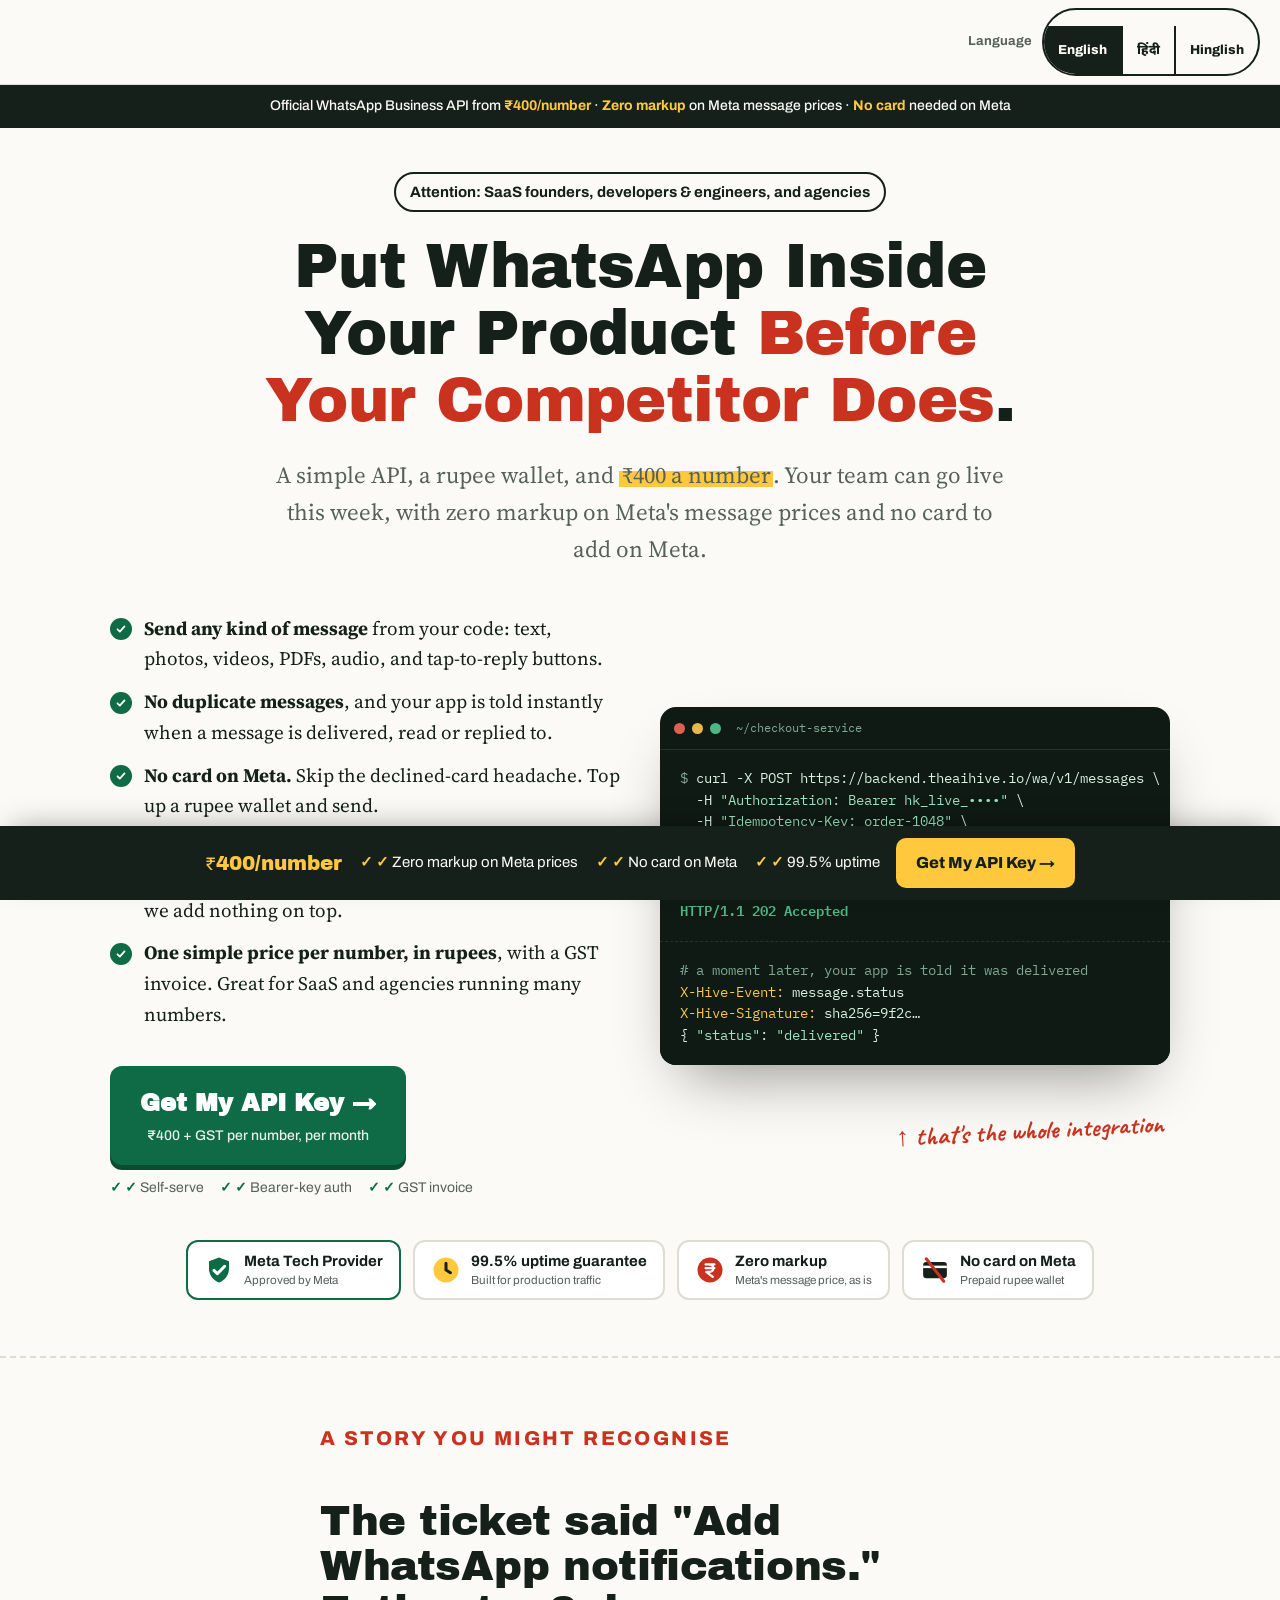
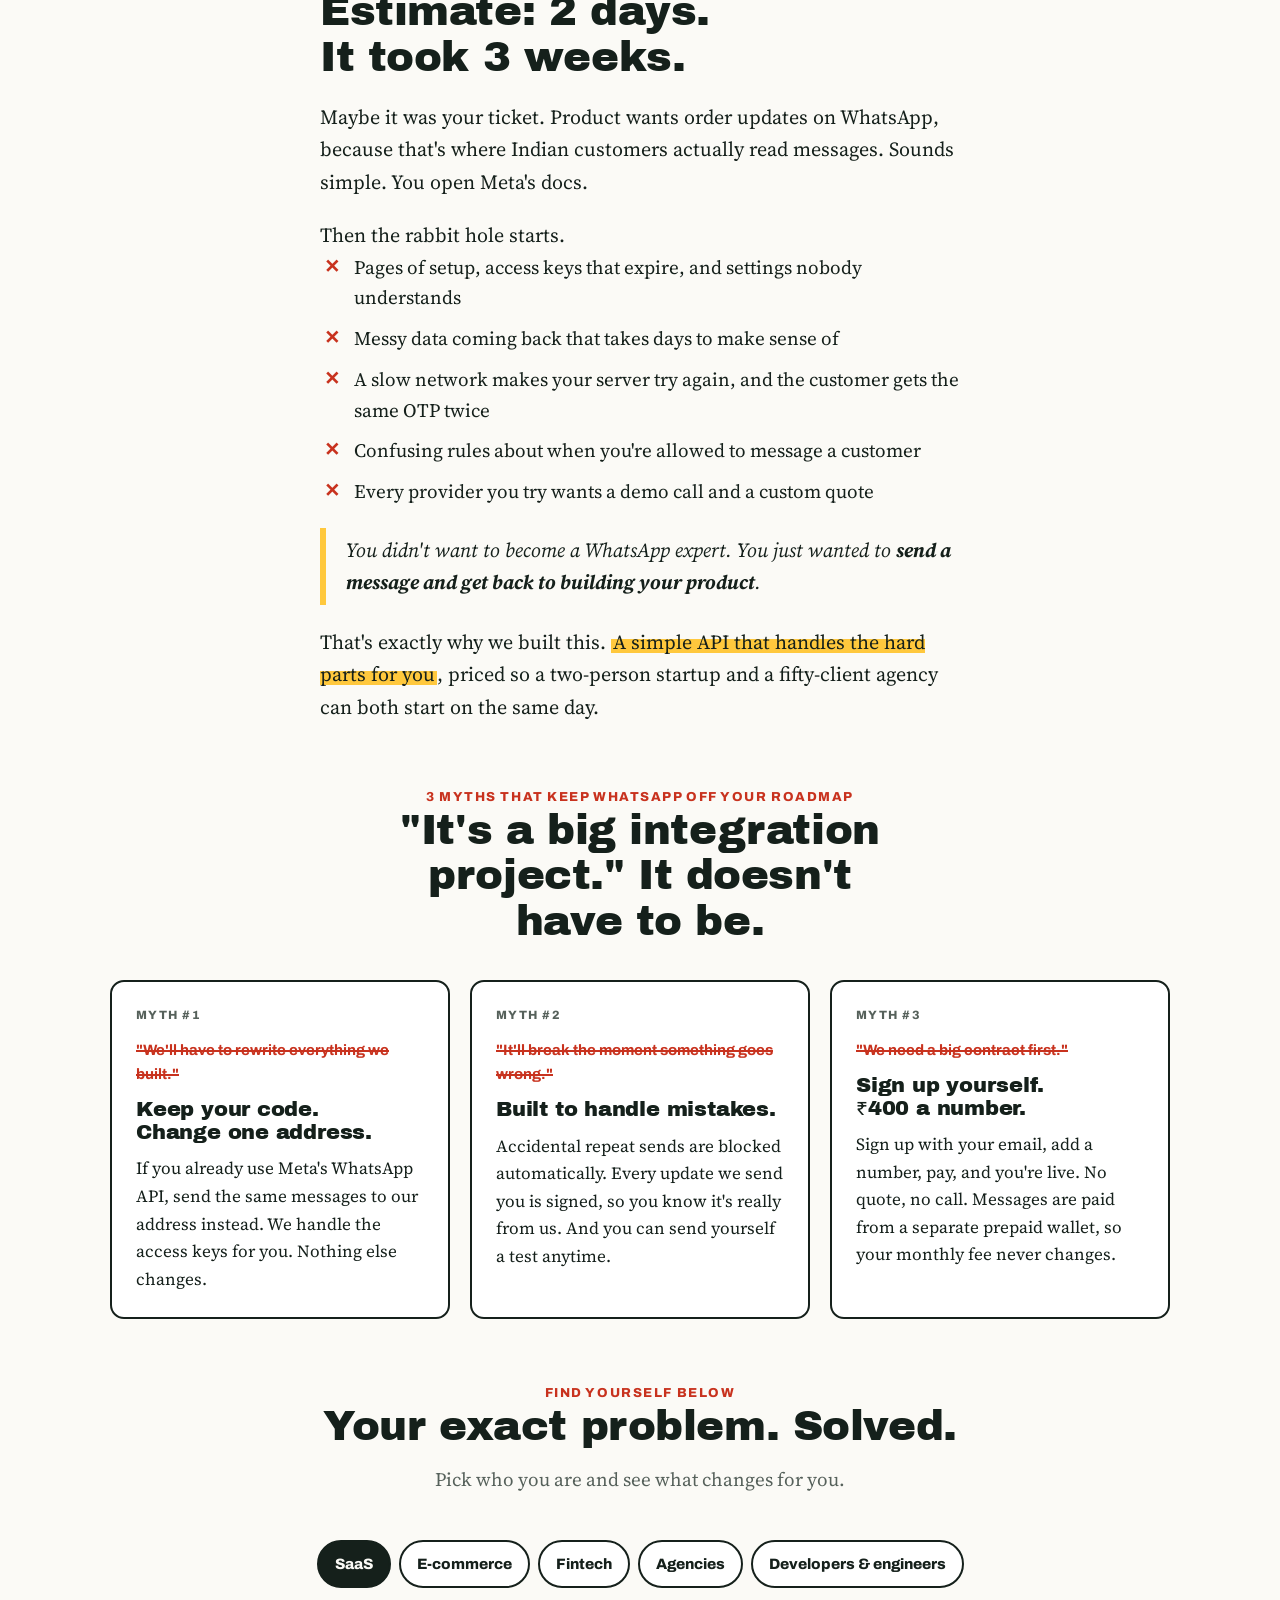
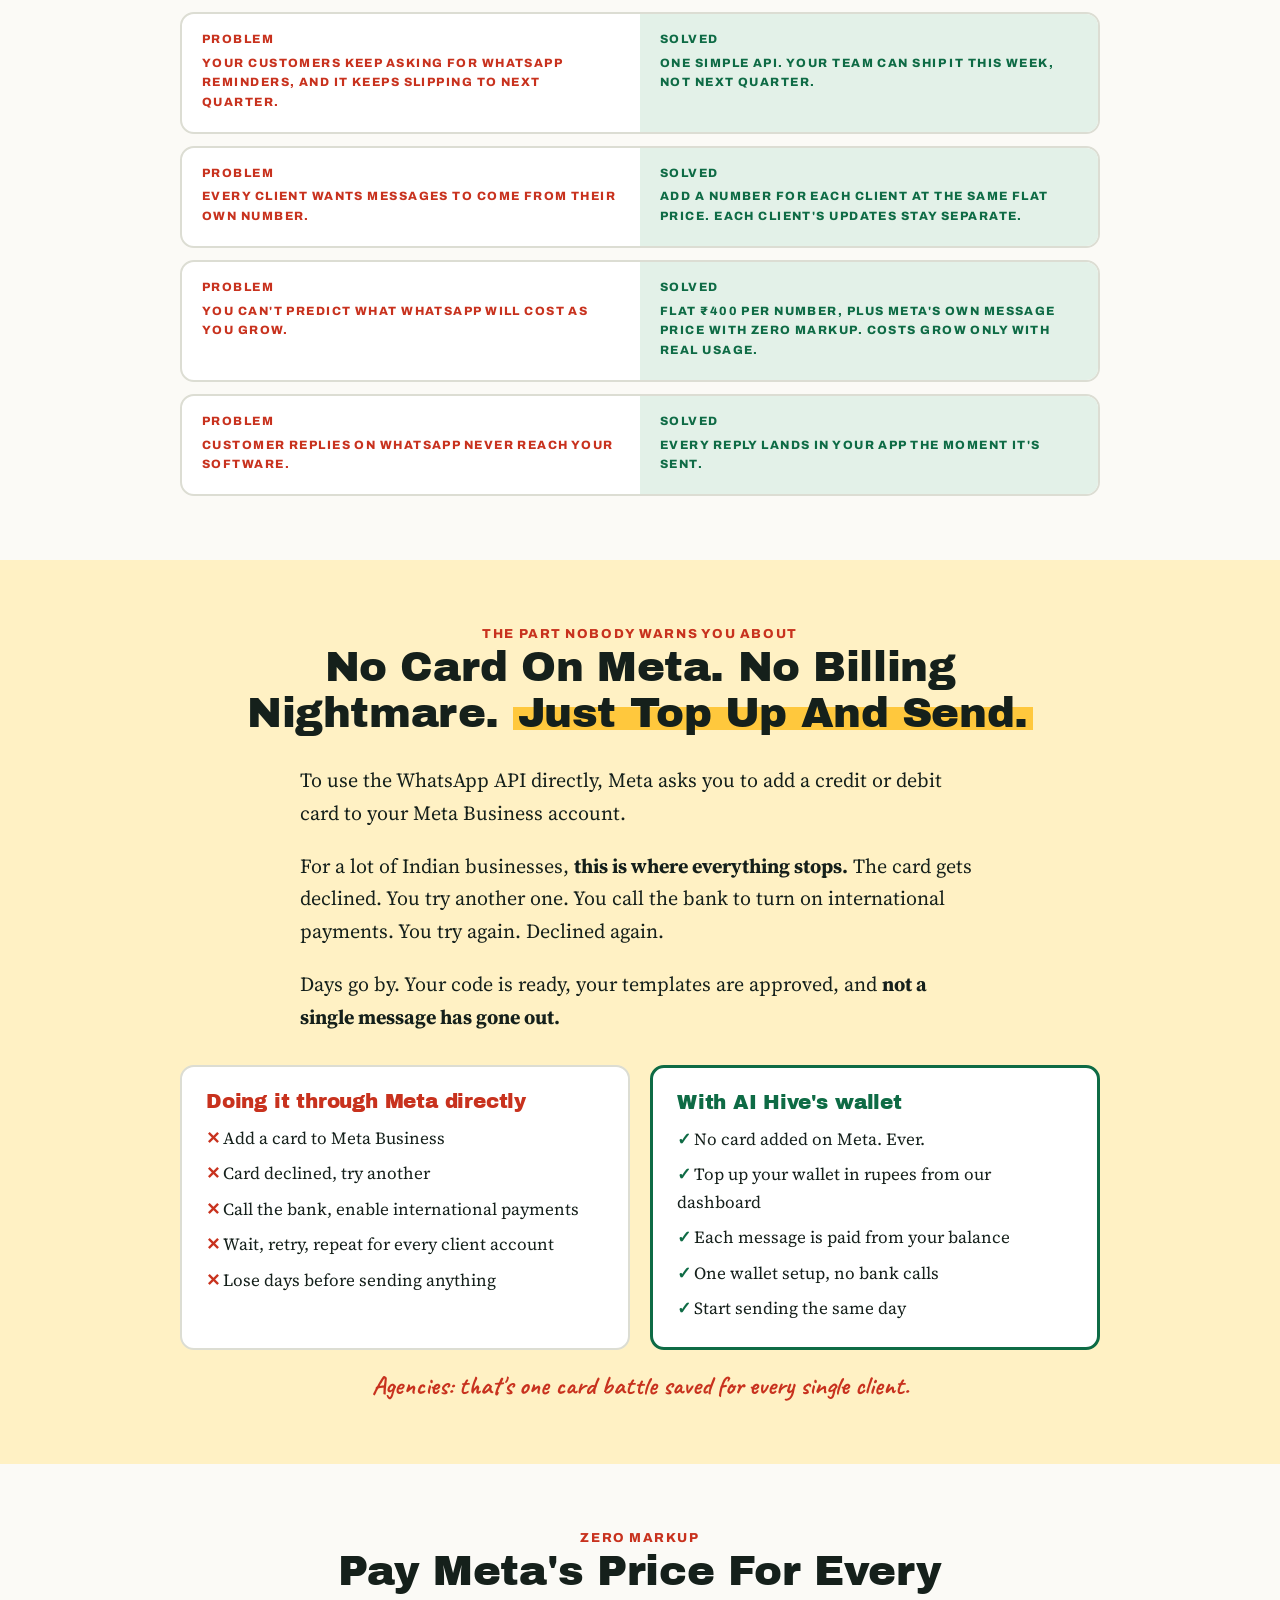
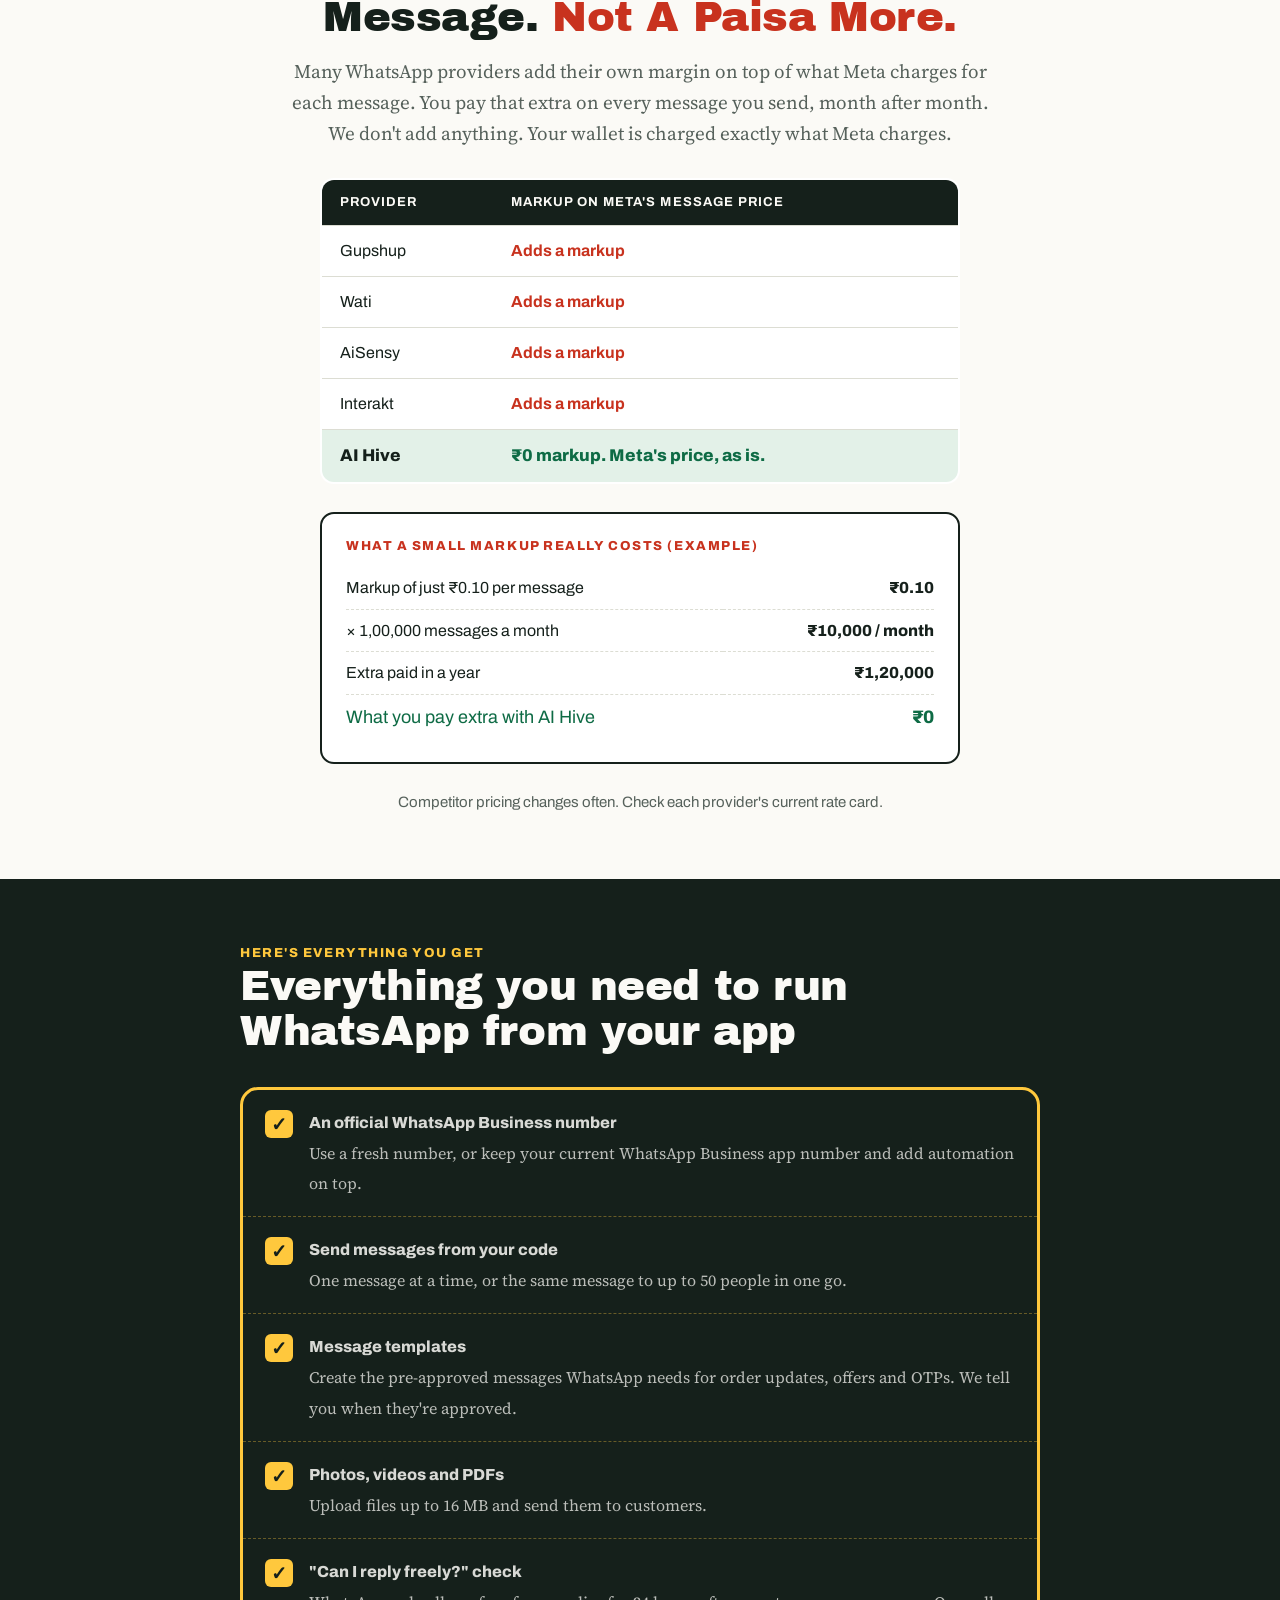
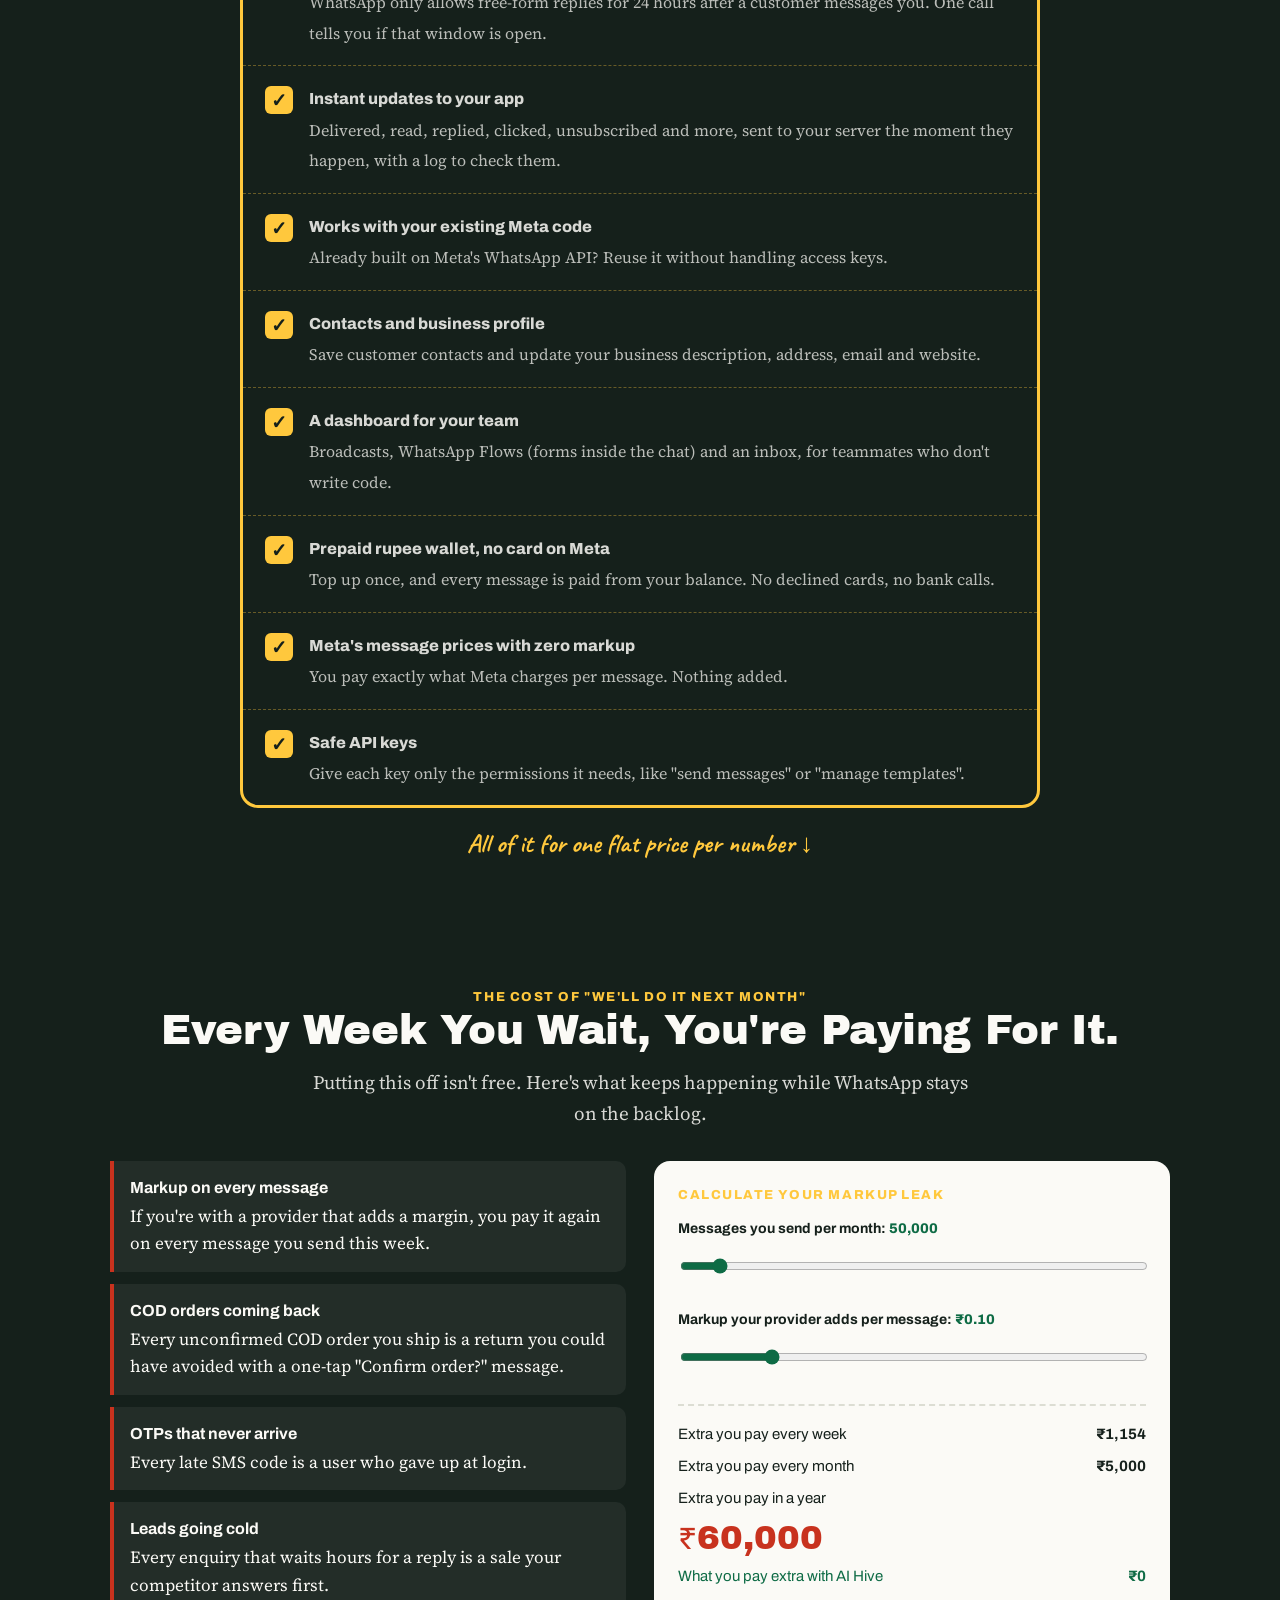
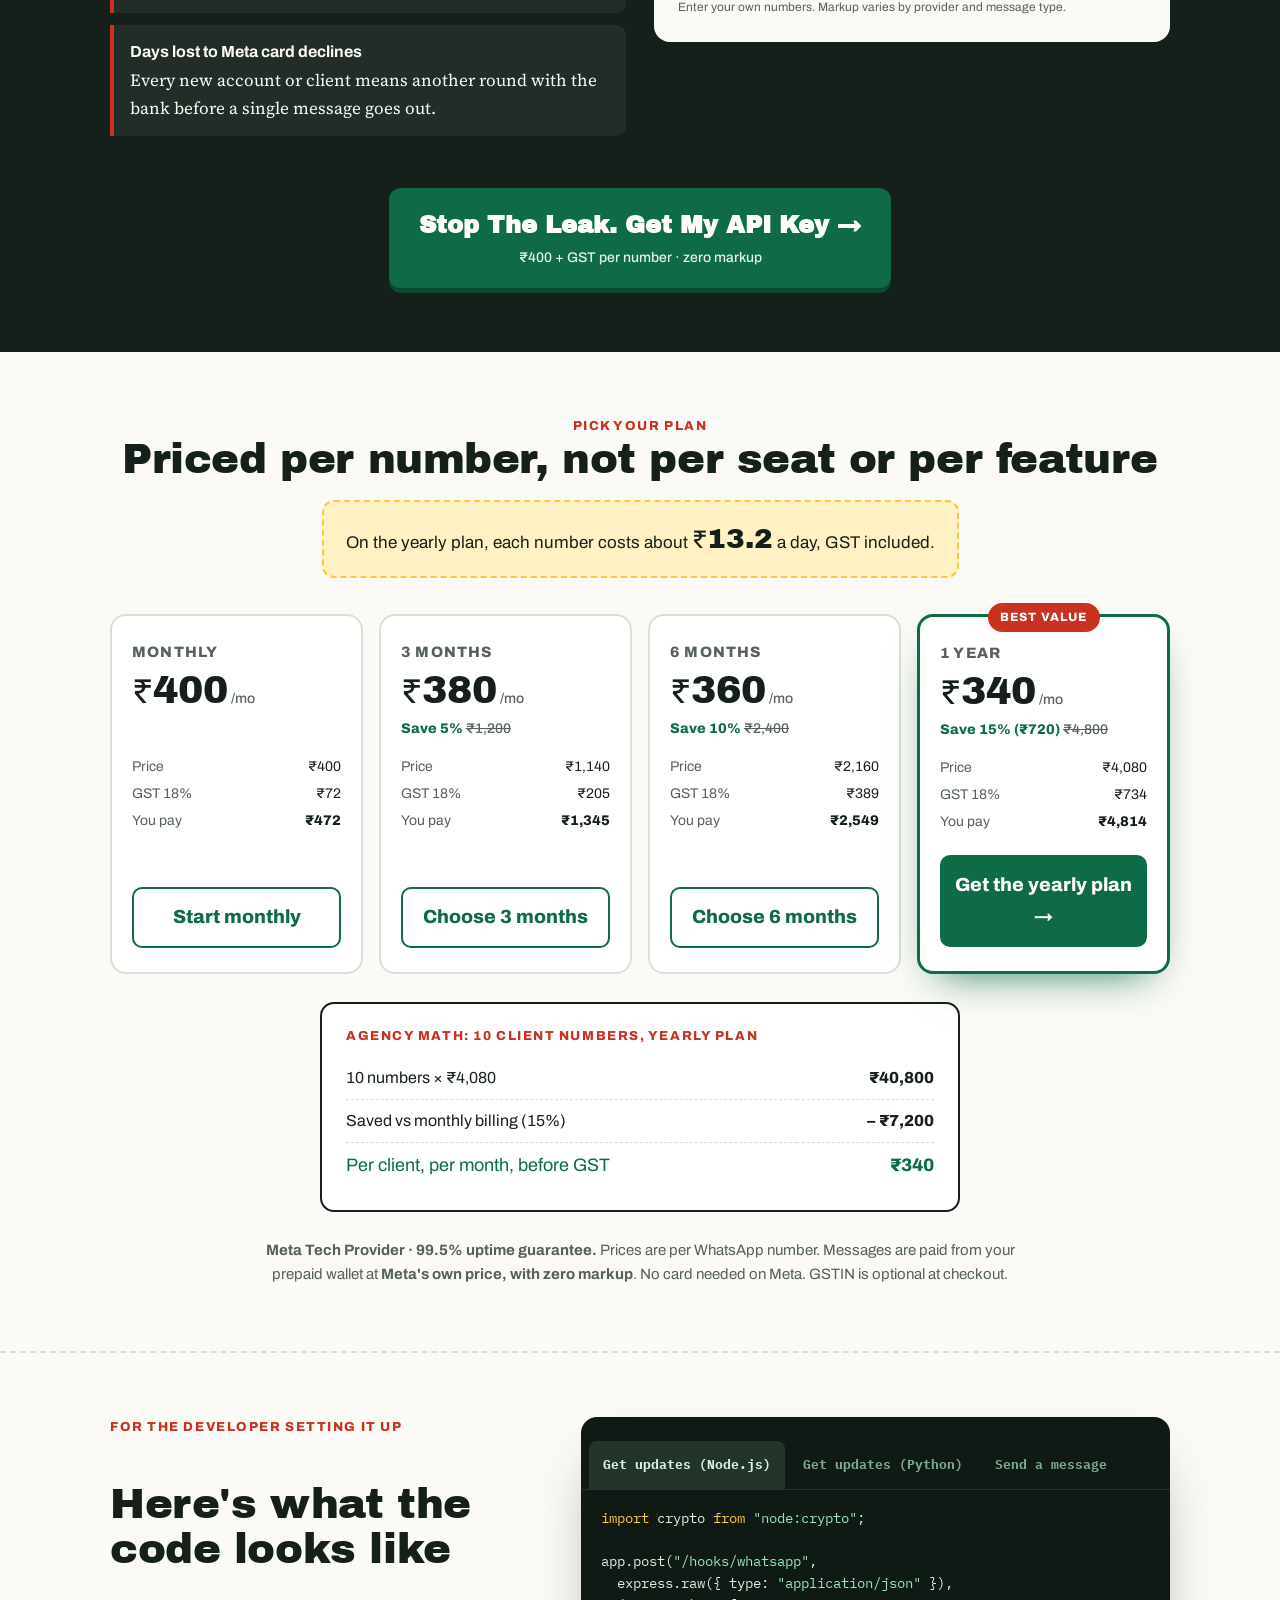
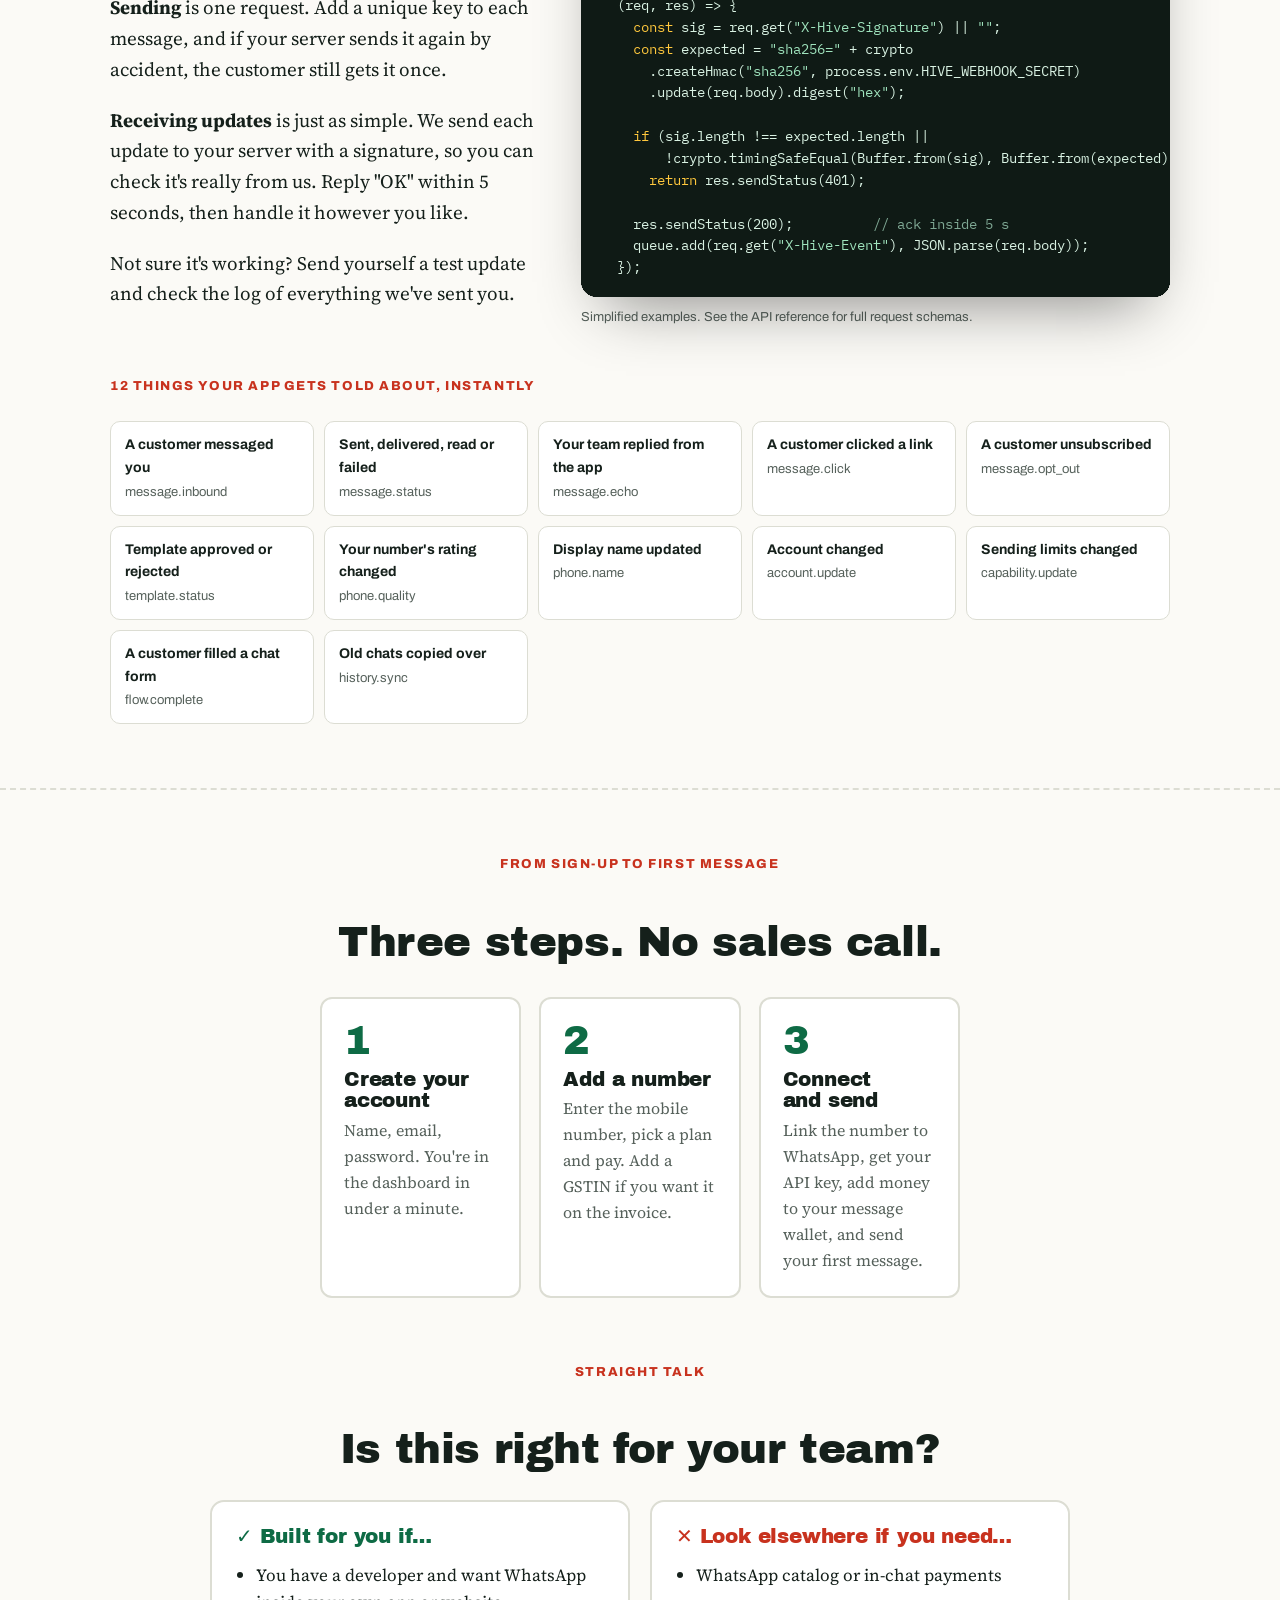
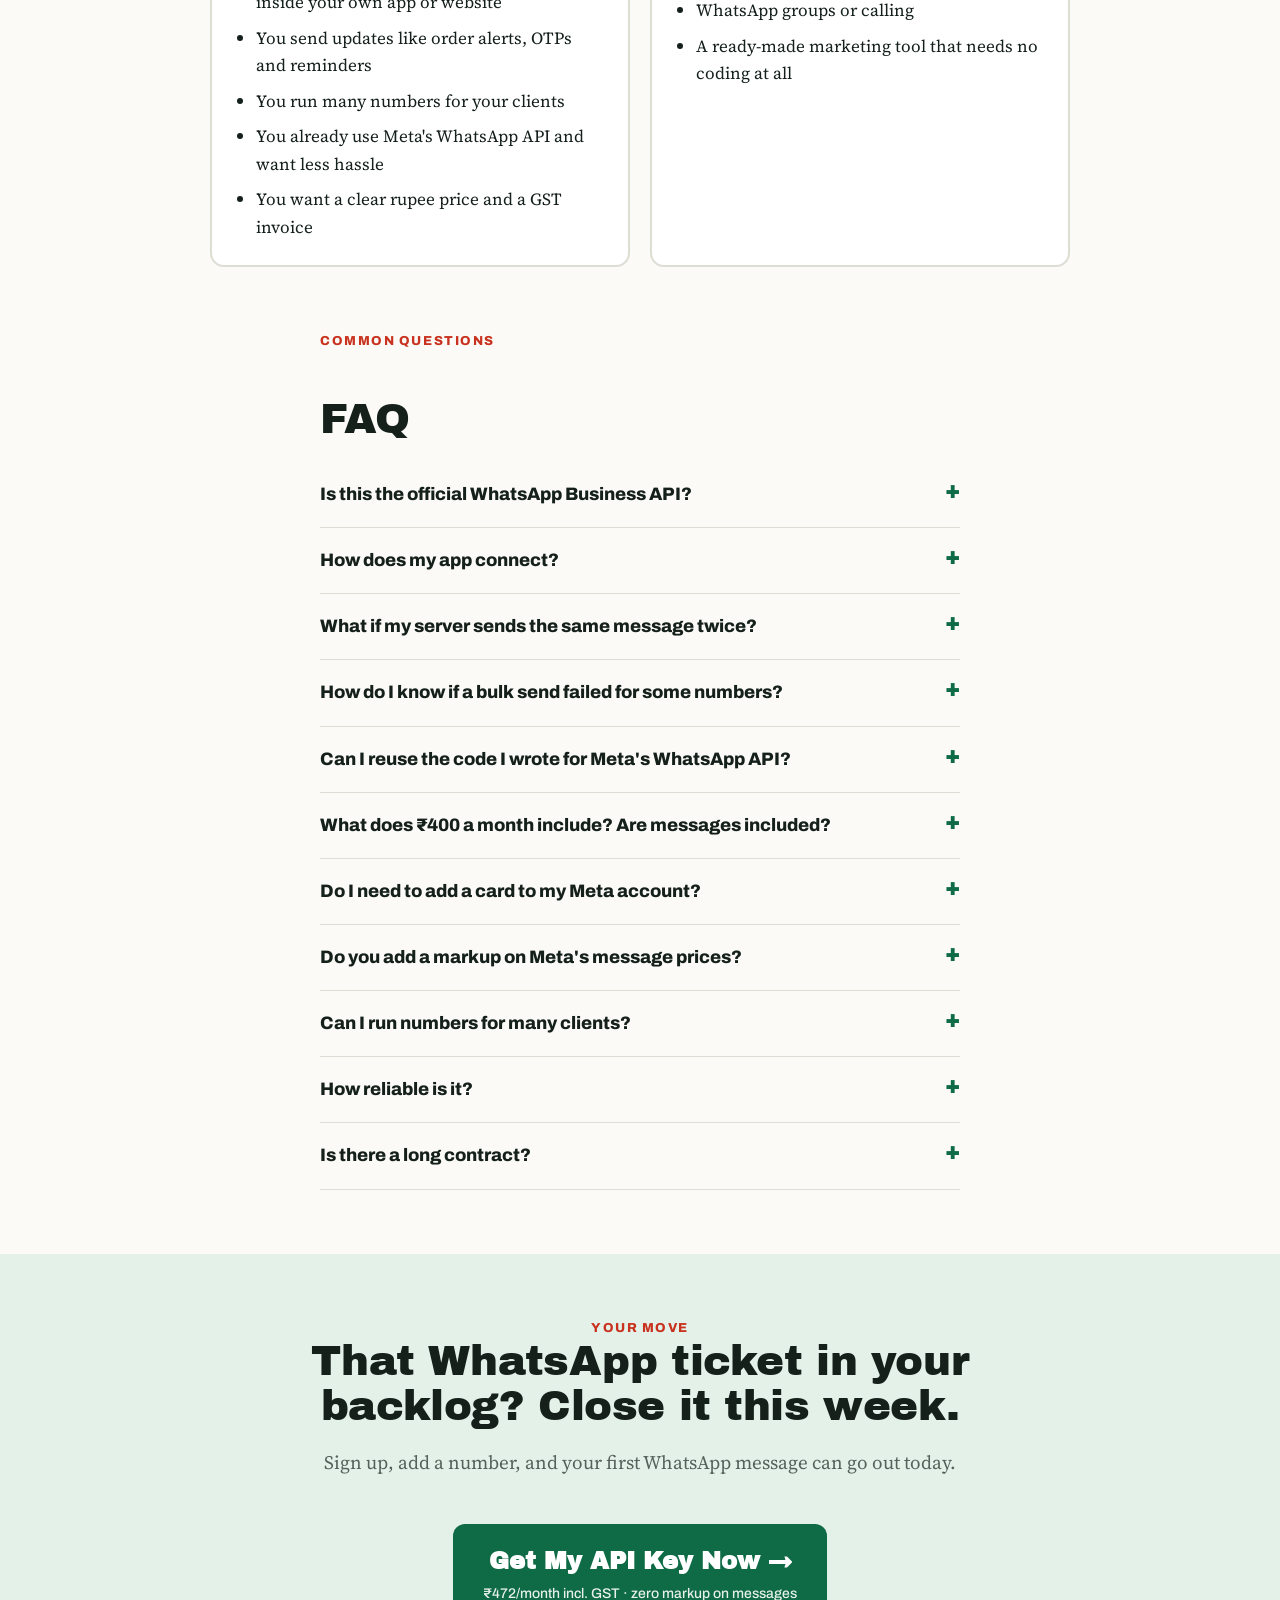
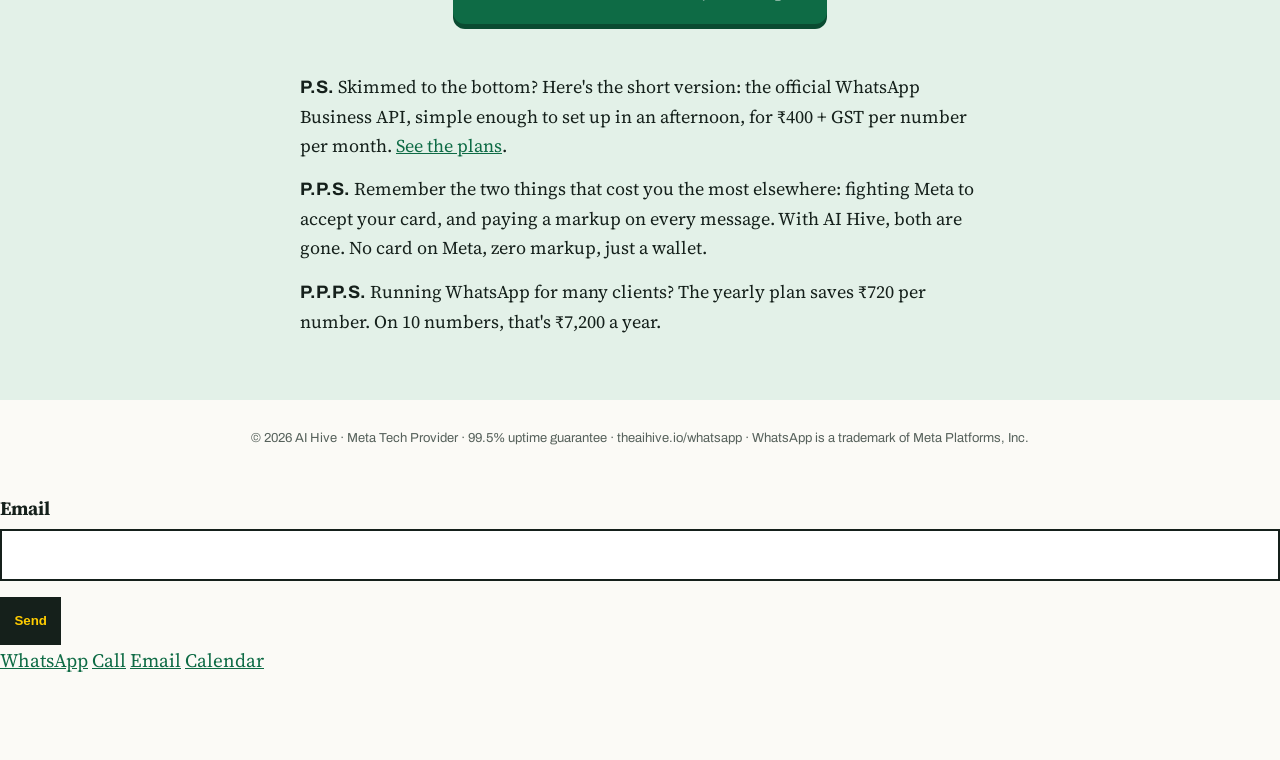
==== commit 6a245555: "Replace the connect site with folder-based AIHive Funnels. Route the blank domain to theaihive.io, k" ====
--- a/funnels/whatsapp-api/index.html
+++ b/funnels/whatsapp-api/index.html
@@ -1,4 +1,5 @@
-<!doctype html><html><head><meta charset=utf8><meta name=viewport content="width=device-width,initial-scale=1,viewport-fit=cover"><style>:root{color-scheme:light;box-sizing:border-box;padding-top:env(safe-area-inset-top,0px);padding-bottom:env(safe-area-inset-bottom,0px)}html{scroll-padding-top:env(safe-area-inset-top,0px)}body{margin:0;padding:0;font:14px -apple-system,BlinkMacSystemFont,sans-serif;background:#faf9f5;color:#141413}img{max-width:100%}[hidden]:not([hidden=until-found i]){display:none!important}</style></head><body>
+<!doctype html><html><head><meta charset=utf8><meta name=viewport content="width=device-width,initial-scale=1,viewport-fit=cover"><style>:root{color-scheme:light;box-sizing:border-box;padding-top:env(safe-area-inset-top,0px);padding-bottom:env(safe-area-inset-bottom,0px)}html{scroll-padding-top:env(safe-area-inset-top,0px)}body{margin:0;padding:0;font:14px -apple-system,BlinkMacSystemFont,sans-serif;background:#faf9f5;color:#141413}img{max-width:100%}[hidden]:not([hidden=until-found i]){display:none!important}</style>  <link rel="stylesheet" href="style.css">
+</head><body>
 <title>AI Hive WhatsApp API</title>
 <link href="https://fonts.googleapis.com" rel="preconnect"/>
 <link crossorigin="" href="https://fonts.gstatic.com" rel="preconnect"/>
@@ -799,4 +800,13 @@
 })();
 </script>
 
+  <script src="/shared/bootstrap.js"></script>
+  <script src="app.js"></script>
+<aside class="aihive-conversions" data-aihive-conversions>
+  <form id="aihive-request" name="aihive-request" novalidate><label for="aihive-email">Email</label><input id="aihive-email" name="email" type="email" autocomplete="email" required><button type="submit">Send</button></form>
+  <a href="https://wa.me/15550000000" rel="noopener noreferrer">WhatsApp</a>
+  <a href="tel:+15550000000">Call</a>
+  <a href="mailto:hello@theaihive.space">Email</a>
+  <a href="https://calendly.com/theaihive/strategy-session" rel="noopener noreferrer">Calendar</a>
+</aside>
 </body></html>
--- a/funnels/whatsapp-api/style.css
+++ b/funnels/whatsapp-api/style.css
@@ -0,0 +1,65 @@
+:root {
+  --field: #e4edf1;
+  --ink: #12202b;
+  --ink-soft: #243848;
+  --yellow: #ffcc00;
+  --display: "Familjen Grotesk", "Avenir Next", "Segoe UI", sans-serif;
+  --body: "Atkinson Hyperlegible", "Segoe UI", sans-serif;
+}
+
+* { box-sizing: border-box; }
+
+body {
+  margin: 0;
+  background: var(--field);
+  color: var(--ink);
+  font-family: var(--body);
+  font-size: 1.125rem;
+  line-height: 1.5;
+}
+
+a { color: inherit; }
+
+:focus-visible {
+  outline: 2px solid var(--ink);
+  outline-offset: 3px;
+}
+
+main {
+  width: min(44rem, calc(100% - 2.5rem));
+  margin: 0 auto;
+  padding: 2rem 0 4rem;
+}
+
+h1 {
+  margin: 0;
+  font-family: var(--display);
+  font-size: clamp(2.4rem, 6vw, 4rem);
+  letter-spacing: -0.03em;
+  line-height: 0.95;
+}
+
+label { display: block; margin: 1rem 0 0.3rem; font-weight: 700; }
+
+input, textarea {
+  width: 100%;
+  border: 2px solid var(--ink);
+  border-radius: 0;
+  padding: 0.55rem 0.65rem;
+  font: inherit;
+}
+
+button, .cta {
+  display: inline-flex;
+  align-items: center;
+  min-height: 48px;
+  margin-top: 1rem;
+  padding: 0.4rem 0.9rem;
+  border: 0;
+  background: var(--ink);
+  color: var(--yellow);
+  font-family: var(--display);
+  font-weight: 700;
+  cursor: pointer;
+  text-decoration: none;
+}
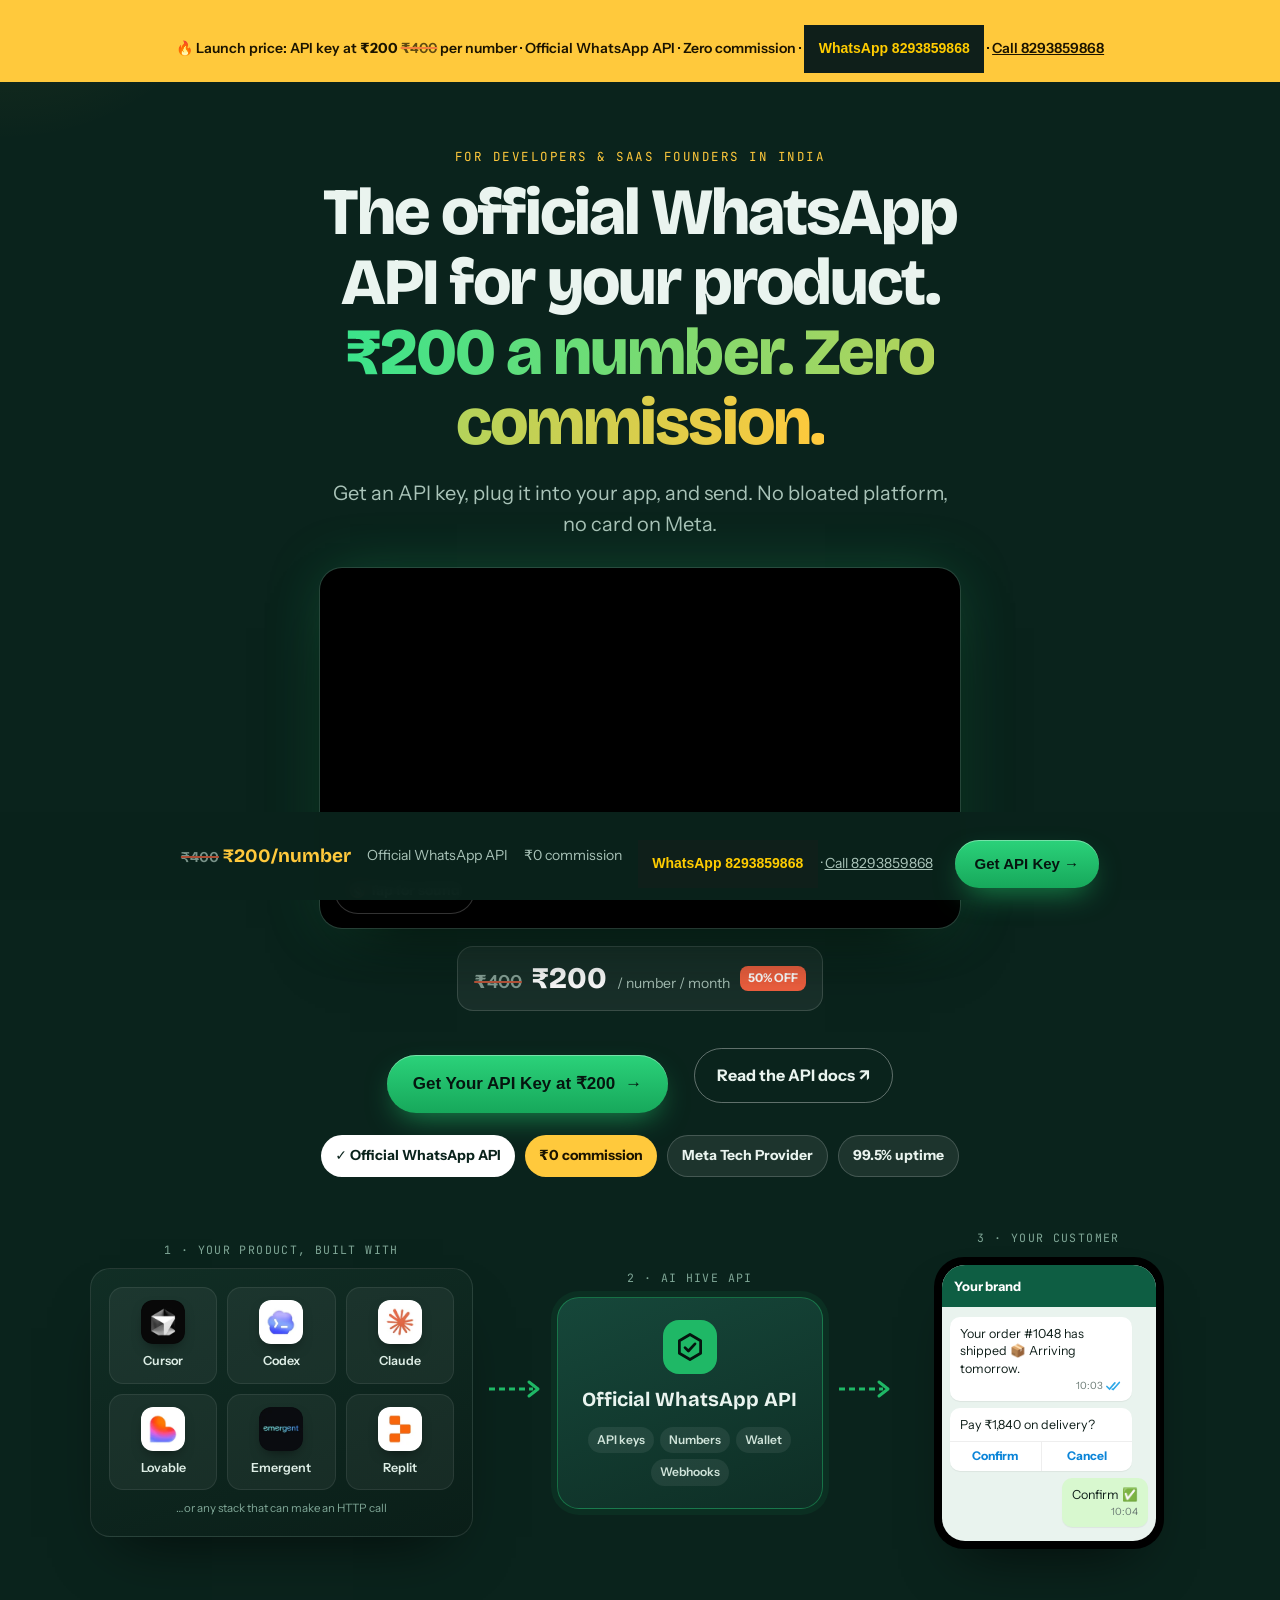
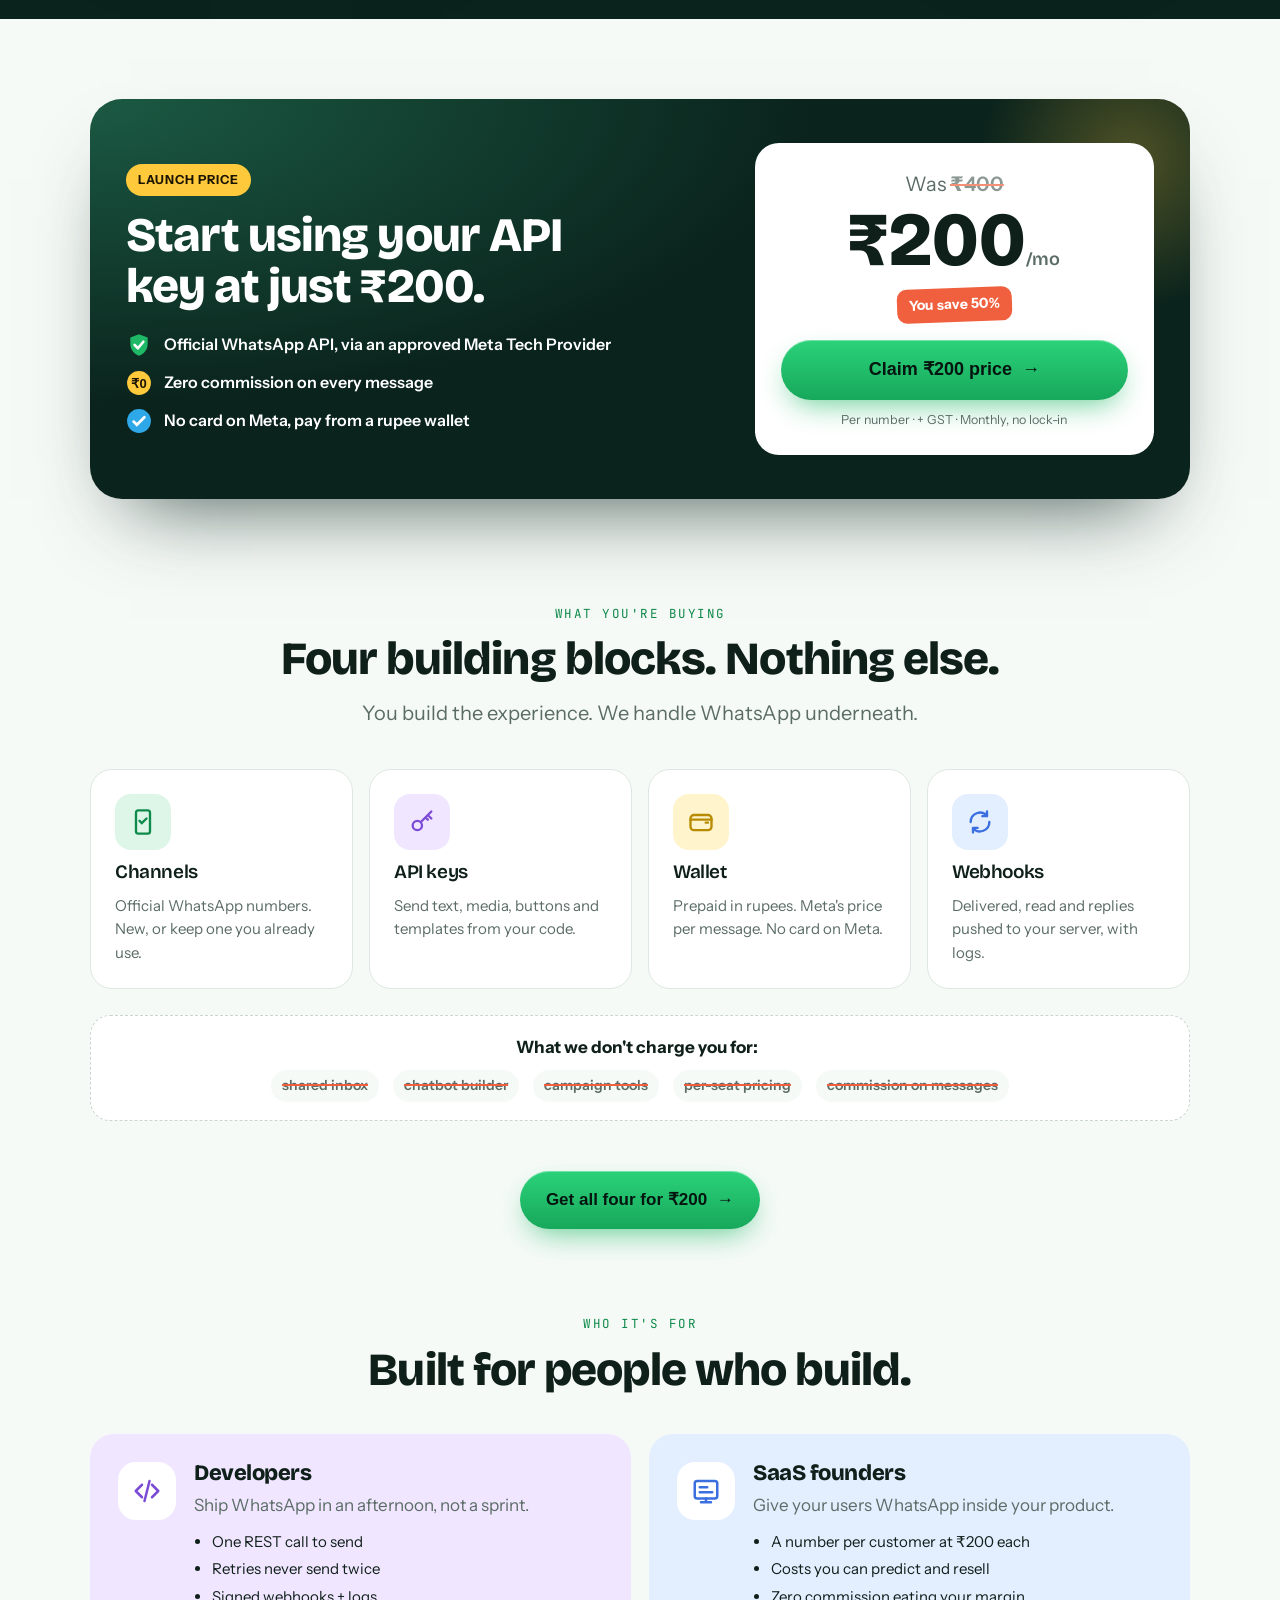
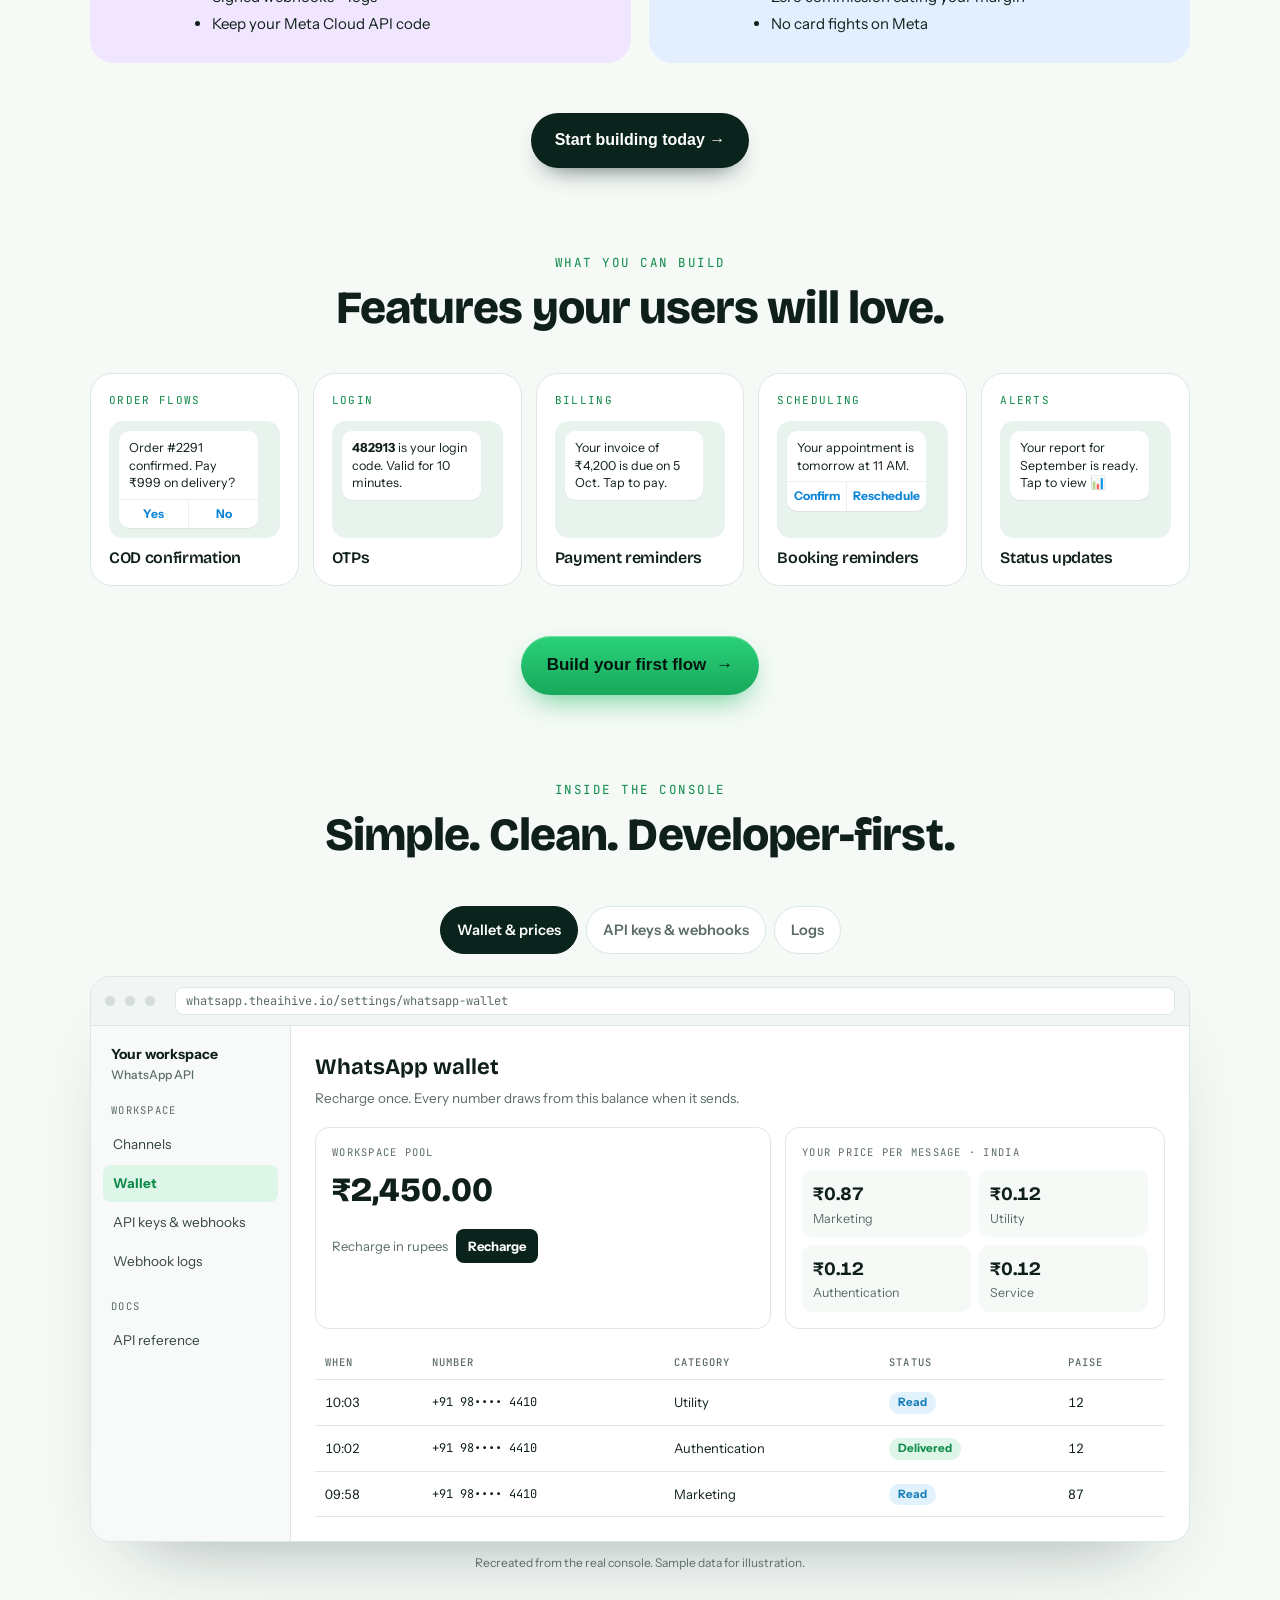
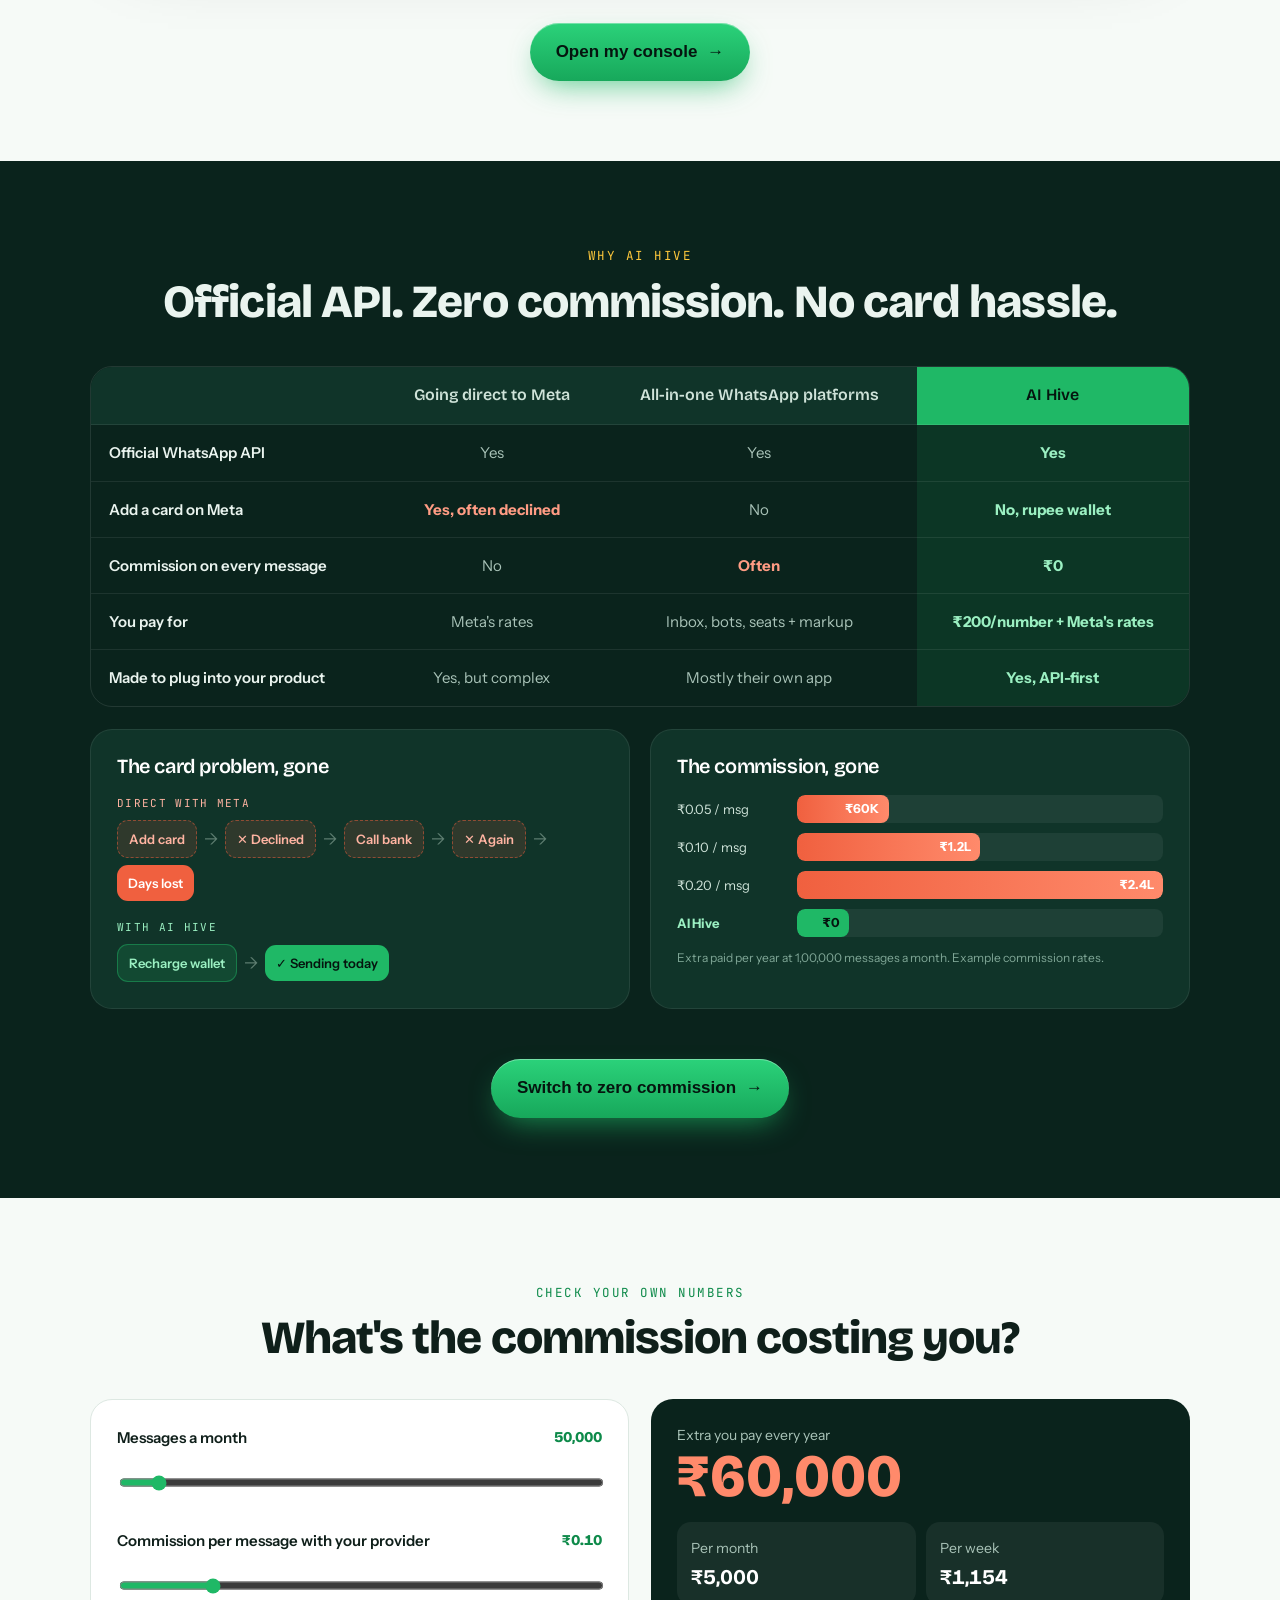
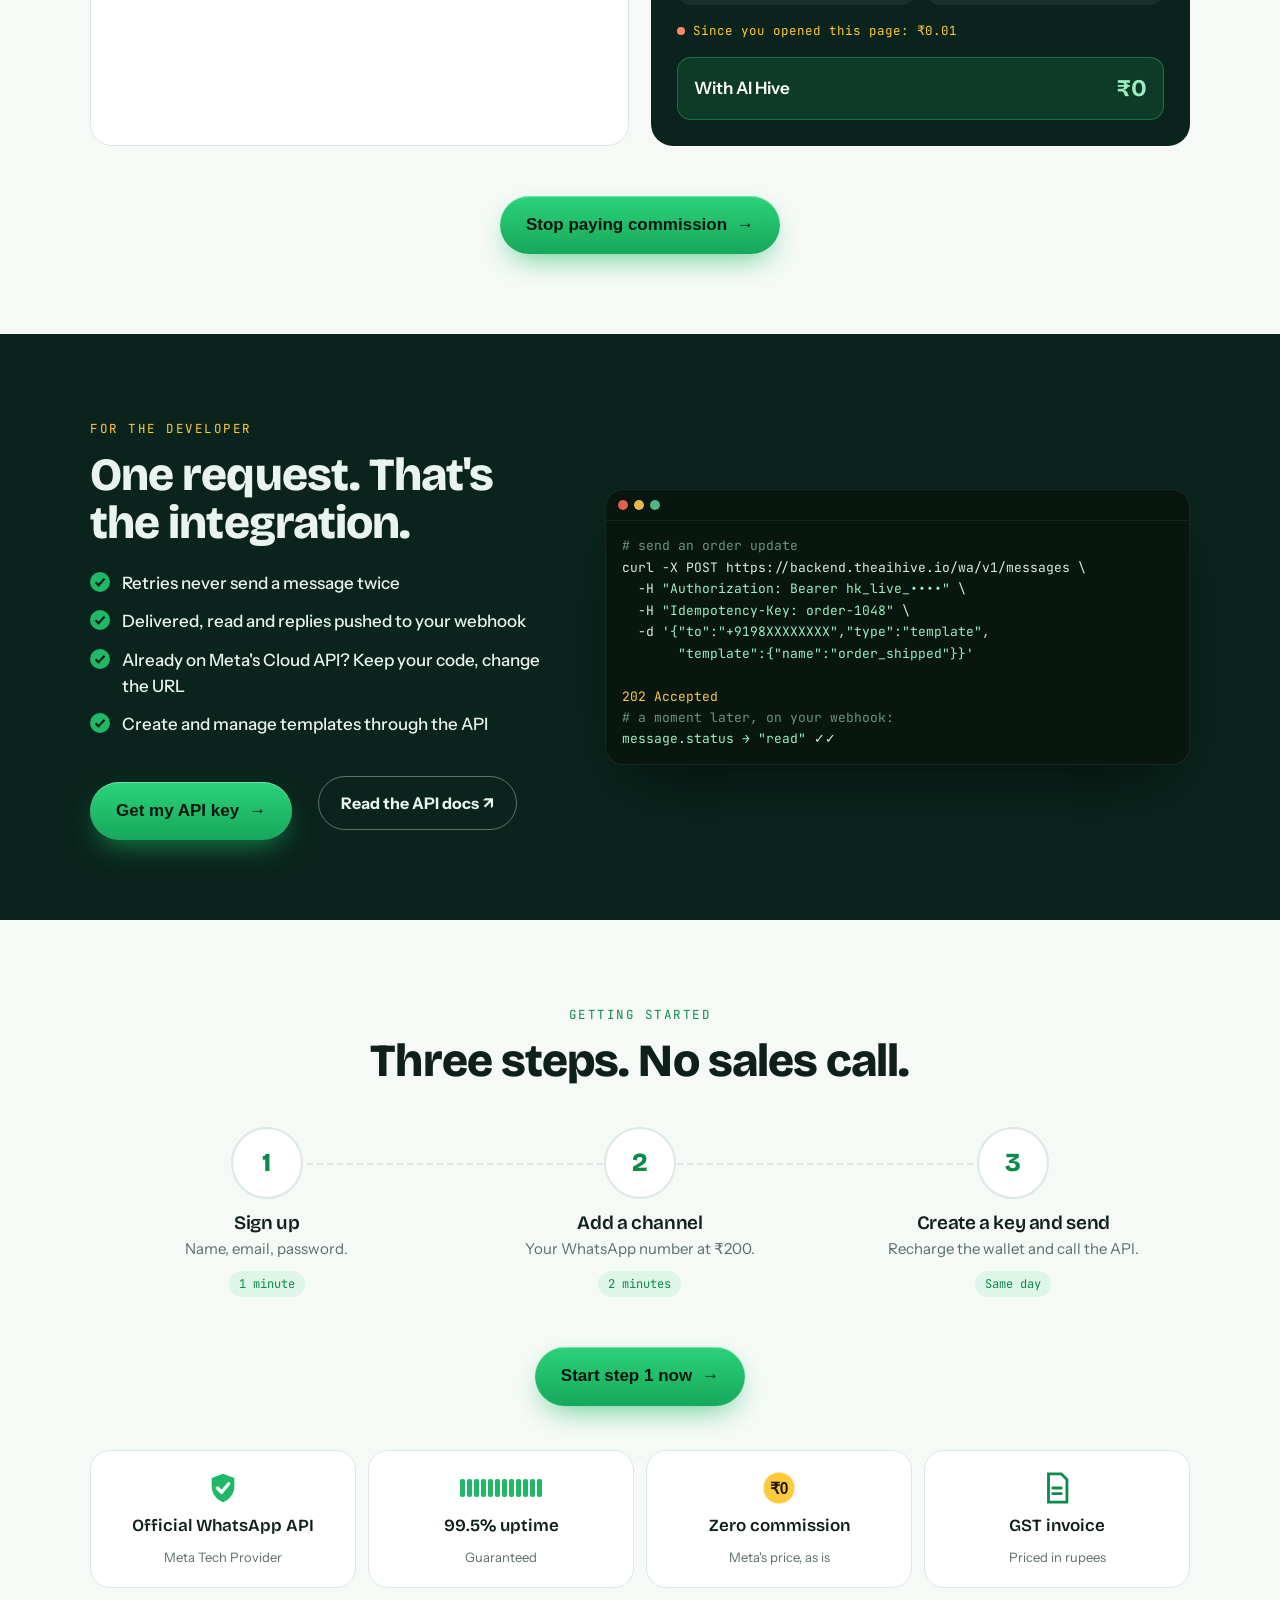
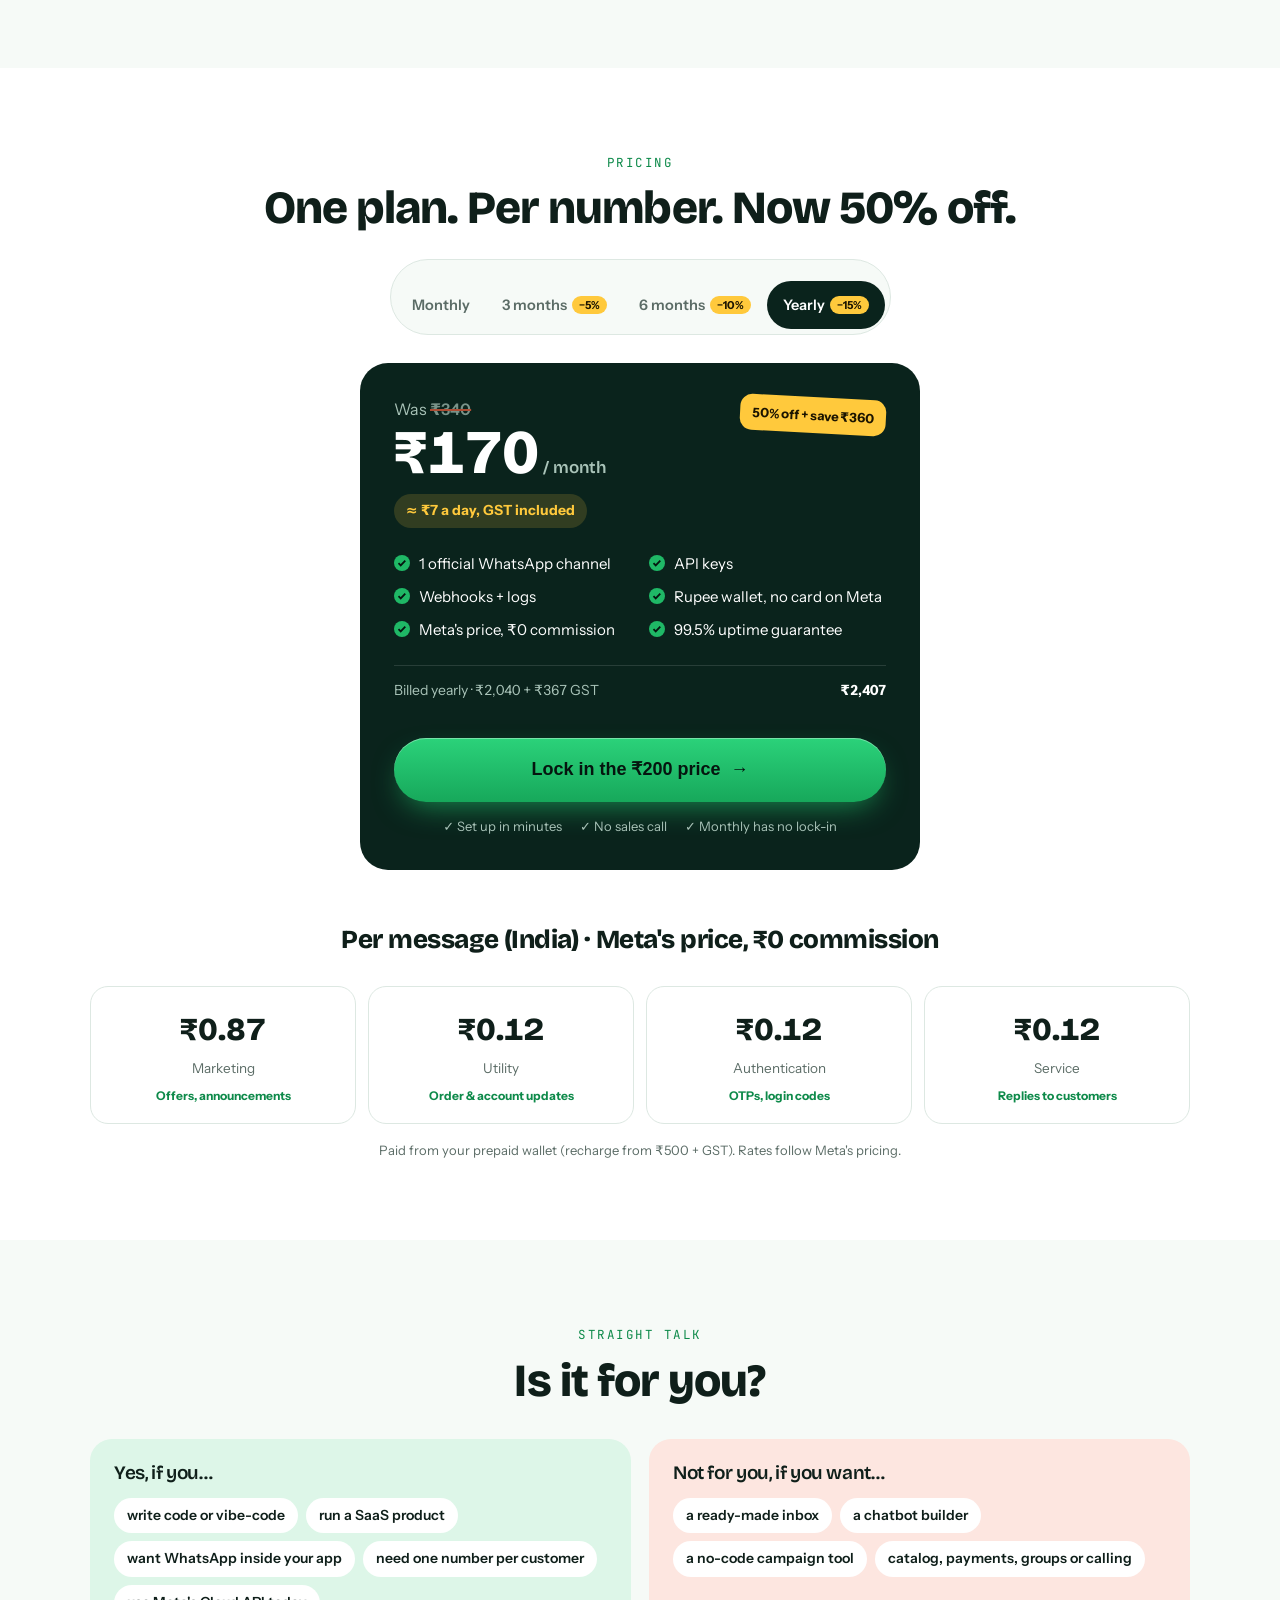
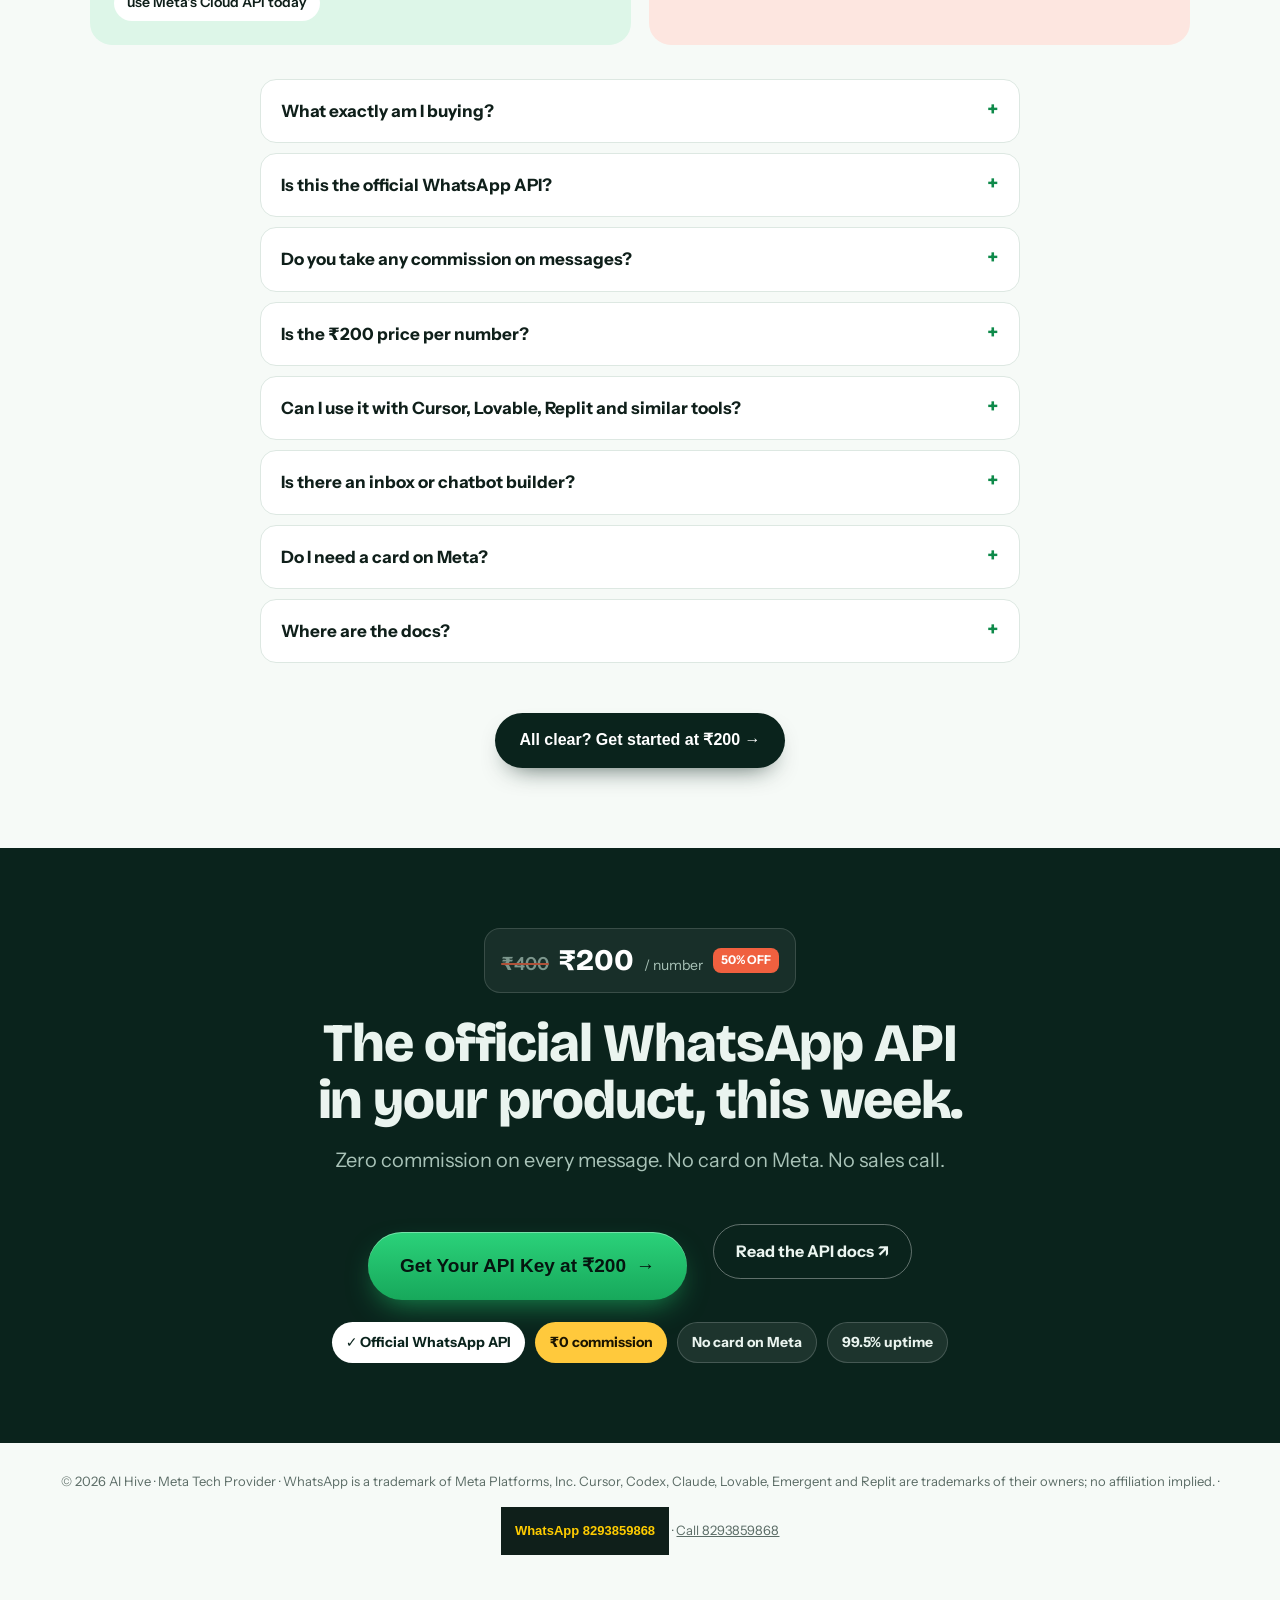
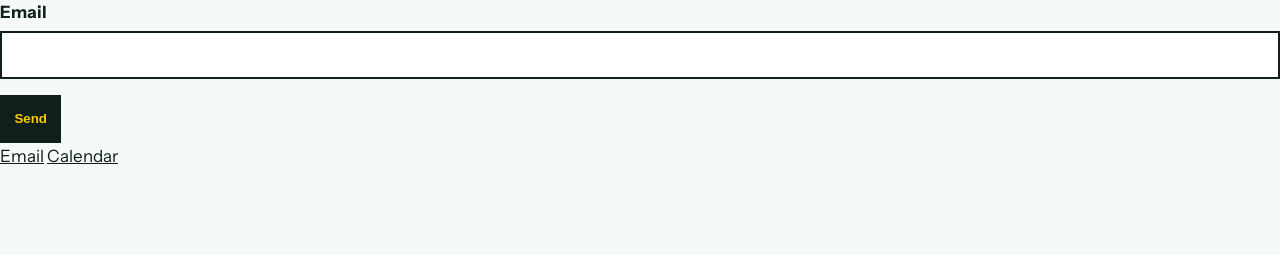
==== commit 0f812034: "Publish funnel whatsapp-api" ====
--- a/funnels/whatsapp-api/index.html
+++ b/funnels/whatsapp-api/index.html
@@ -1,812 +1,829 @@
-<!doctype html><html><head><meta charset=utf8><meta name=viewport content="width=device-width,initial-scale=1,viewport-fit=cover"><style>:root{color-scheme:light;box-sizing:border-box;padding-top:env(safe-area-inset-top,0px);padding-bottom:env(safe-area-inset-bottom,0px)}html{scroll-padding-top:env(safe-area-inset-top,0px)}body{margin:0;padding:0;font:14px -apple-system,BlinkMacSystemFont,sans-serif;background:#faf9f5;color:#141413}img{max-width:100%}[hidden]:not([hidden=until-found i]){display:none!important}</style>  <link rel="stylesheet" href="style.css">
-</head><body>
+<!DOCTYPE html>
+<html lang="en">
+<head>
+  <meta charset="utf-8">
+  <meta name="viewport" content="width=device-width, initial-scale=1">
+  <title>Whatsapp Api — AIHive</title>
+  <meta name="description" content="One page for one offer, published by AIHive Funnels.">
+  <link rel="stylesheet" href="style.css">
+</head>
+<body>
 <title>AI Hive WhatsApp API</title>
-<link href="https://fonts.googleapis.com" rel="preconnect"/>
-<link crossorigin="" href="https://fonts.gstatic.com" rel="preconnect"/>
-<link href="https://fonts.googleapis.com/css2?family=Archivo+Black&family=Noto+Sans+Devanagari:wght@400;600;800;900&amp;family=Source+Serif+4:ital,opsz,wght@0,8..60,400;0,8..60,600;0,8..60,700;1,8..60,400&amp;family=Caveat:wght@600;700&amp;family=IBM+Plex+Mono:wght@400;500;600&amp;family=Archivo:wght@500;700;800&amp;display=swap" rel="stylesheet"/>
+<link rel="preconnect" href="https://fonts.googleapis.com">
+<link rel="preconnect" href="https://fonts.gstatic.com" crossorigin>
+<link rel="stylesheet" href="https://fonts.googleapis.com/css2?family=Bricolage+Grotesque:opsz,wght@12..96,600;12..96,800&family=Instrument+Sans:wght@400;500;600;700&family=JetBrains+Mono:wght@400;500&display=swap">
 <style>
-/* Layout: a long-form direct-response sales letter for engineers. Narrow reading column for the story, broken by full-bleed "slides" (terminal hero, stack, price, CTA). Marigold marker highlights and handwritten margin notes carry the Brunson voice; code blocks carry the proof. */
+/* Layout: clarity first. Hero shows the product as a diagram (your app → AI Hive → customer's WhatsApp). Every section after answers one buyer question with a visual: what you get, what you can build, why us, what it costs. */
 :root{
-  --paper:#FBFAF6; --ink:#15201B; --muted:#56615B; --rule:#DCDDD3;
-  --leaf:#0E6B45; --leaf-deep:#0A4B31; --leaf-soft:#E3F1E8;
-  --marigold:#FFC83D; --marigold-soft:#FFF1C4; --chili:#C8321E;
-  --card:#FFFFFF; --code-bg:#0F1A15; --code-fg:#D9F2E3; --code-dim:#7FA894; --code-str:#9FE3BD; --code-line:#23352B;
-  --slide:#15201B; --slide-fg:#FBFAF6;
-  --f-display:"Archivo Black","Noto Sans Devanagari","Arial Black",Impact,sans-serif;
-  --f-ui:"Archivo","Noto Sans Devanagari","Helvetica Neue",Arial,sans-serif;
-  --f-body:"Source Serif 4","Noto Sans Devanagari",Georgia,"Times New Roman",serif;
-  --f-hand:"Caveat","Comic Sans MS",cursive;
-  --f-mono:"IBM Plex Mono",ui-monospace,Menlo,Consolas,monospace;
-  --col:680px;
+  --night:#0A231C; --night-2:#103429; --paper:#F6FAF7; --card:#FFFFFF; --ink:#0F1F1A; --muted:#5B6C66; --line:#DDE8E2;
+  --wa:#1FB866; --wa-deep:#0E8A4A; --mint:#DDF6E8; --tick:#2EA8E8; --coral:#F0603F; --coral-soft:#FDE6E0; --sun:#FFC93C;
+  --code:#07160F; --code-fg:#D4F0E2; --code-dim:#6E9483; --code-str:#9BF0C2;
+  --f-display:"Bricolage Grotesque","Avenir Next","Segoe UI",sans-serif;
+  --f-body:"Instrument Sans","Segoe UI",system-ui,sans-serif;
+  --f-mono:"JetBrains Mono",ui-monospace,Menlo,monospace;
+  color-scheme:light;
 }
-@media (prefers-color-scheme: dark){:root:not([data-theme="light"]){
-  --paper:#101713; --ink:#EEF2EC; --muted:#A4B0A8; --rule:#27332C;
-  --leaf:#3FC486; --leaf-deep:#1F7A50; --leaf-soft:#16271E;
-  --marigold:#FFC83D; --marigold-soft:#3A2F10; --chili:#FF6B55;
-  --card:#172019; --code-bg:#08100C; --code-fg:#CDEFD9; --code-dim:#6E9483; --code-str:#9FE3BD; --code-line:#1C2B23;
-  --slide:#1B2A22; --slide-fg:#EEF2EC; color-scheme:dark}}
-:root[data-theme="dark"]{
-  --paper:#101713; --ink:#EEF2EC; --muted:#A4B0A8; --rule:#27332C;
-  --leaf:#3FC486; --leaf-deep:#1F7A50; --leaf-soft:#16271E;
-  --marigold:#FFC83D; --marigold-soft:#3A2F10; --chili:#FF6B55;
-  --card:#172019; --code-bg:#08100C; --code-fg:#CDEFD9; --code-dim:#6E9483; --code-str:#9FE3BD; --code-line:#1C2B23;
-  --slide:#1B2A22; --slide-fg:#EEF2EC; color-scheme:dark}
-
 *{box-sizing:border-box}
-body{background:var(--paper);color:var(--ink);font-family:var(--f-body);font-size:19px;line-height:1.62;margin:0}
-.wrap{max-width:var(--col);margin:0 auto;padding-inline:20px}
-.wide{max-width:1100px;margin:0 auto;padding-inline:20px}
-h1,h2,h3{font-family:var(--f-display);font-weight:400;line-height:1.08;text-wrap:balance;margin:0;letter-spacing:-.01em}
-h2{font-size:clamp(28px,5vw,42px)}
-h3{font-size:21px}
+html{scroll-behavior:smooth}
+body{margin:0;background:var(--paper);color:var(--ink);font-family:var(--f-body);font-size:17px;line-height:1.55;padding-bottom:86px}
+.w{max-width:1140px;margin:0 auto;padding-inline:20px}
+h1,h2,h3{font-family:var(--f-display);margin:0;line-height:1.06;letter-spacing:-.02em;text-wrap:balance}
+h2{font-size:clamp(30px,4.4vw,46px);font-weight:800}
+h3{font-size:19px;font-weight:600}
 p{margin:0}
-.stack>*+*{margin-top:1.05em}
-a{color:var(--leaf)}
-code{font-family:var(--f-mono);font-size:.84em;background:var(--leaf-soft);padding:1px 6px;border-radius:5px}
-mark{background:linear-gradient(transparent 38%,var(--marigold) 38%,var(--marigold) 88%,transparent 88%);color:inherit;padding:0 .12em}
-strong{font-weight:700}
-.hand{font-family:var(--f-hand);color:var(--chili);font-size:26px;line-height:1.1;font-weight:700}
-.eyebrow{font-family:var(--f-ui);font-weight:800;text-transform:uppercase;letter-spacing:.12em;font-size:13px;color:var(--chili)}
-section{padding-block:64px}
-.rule{border:0;border-top:2px dashed var(--rule);margin:0}
+section{padding-block:80px}
+.eyebrow{font-family:var(--f-mono);font-size:12.5px;letter-spacing:.12em;text-transform:uppercase;color:var(--wa-deep);margin-bottom:12px;display:inline-block}
 .center{text-align:center}
-
-.topbar{background:var(--ink);color:var(--paper);font-family:var(--f-ui);font-size:14px;text-align:center;padding:10px 16px;font-weight:500}
-.topbar b{color:var(--marigold)}
-
-/* hero */
-.hero{padding-block:44px 56px;text-align:center}
-.hero .pre{font-family:var(--f-ui);font-weight:700;font-size:15px;display:inline-block;border:2px solid var(--ink);padding:6px 14px;border-radius:999px;margin-bottom:22px;max-width:100%}
-.hero h1{font-size:clamp(34px,6.2vw,62px);max-width:1000px;margin:0 auto}
-.hero h1 .red{color:var(--chili)}
-.hero .sub{font-size:clamp(19px,2.4vw,23px);max-width:740px;margin:22px auto 0;color:var(--muted)}
-.hero-grid{display:grid;grid-template-columns:1fr 1fr;gap:40px;align-items:center;margin-top:44px;text-align:left}
-.hero-grid>*{min-width:0}
-@media (max-width:880px){.hero-grid{grid-template-columns:1fr}}
-
-.cta{display:inline-flex;flex-direction:column;align-items:center;gap:2px;background:var(--leaf);color:#fff;text-decoration:none;font-family:var(--f-display);font-size:clamp(19px,2.6vw,24px);padding:18px 30px;border-radius:12px;box-shadow:0 5px 0 var(--leaf-deep);transition:transform .12s,box-shadow .12s;text-align:center;max-width:100%}
-.cta small{font-family:var(--f-ui);font-weight:500;font-size:14px;opacity:.9}
-.cta:hover{transform:translateY(2px);box-shadow:0 3px 0 var(--leaf-deep)}
-.cta:focus-visible{outline:3px solid var(--marigold);outline-offset:3px}
-.cta-row{display:flex;flex-direction:column;align-items:flex-start;gap:12px}
-.trust{font-family:var(--f-ui);font-size:14px;color:var(--muted);display:flex;flex-wrap:wrap;gap:6px 16px}
-.trust span::before{content:"✓ ";color:var(--leaf);font-weight:800}
-
-.bullets{list-style:none;padding:0;margin:0;display:grid;gap:12px}
-.bullets li{padding-left:34px;position:relative}
-.bullets li::before{content:"";position:absolute;left:0;top:.3em;width:22px;height:22px;border-radius:50%;background:var(--leaf) url("data:image/svg+xml,%3Csvg xmlns='http://www.w3.org/2000/svg' viewBox='0 0 24 24'%3E%3Cpath d='M6 12.5l4 4 8-9' fill='none' stroke='white' stroke-width='3' stroke-linecap='round' stroke-linejoin='round'/%3E%3C/svg%3E") center/14px no-repeat}
-
-/* terminal */
-.term{background:var(--code-bg);border-radius:16px;overflow:hidden;box-shadow:0 30px 60px -24px rgba(0,0,0,.45);position:relative}
-.term-bar{display:flex;align-items:center;gap:7px;padding:11px 14px;border-bottom:1px solid var(--code-line)}
-.term-bar i{width:11px;height:11px;border-radius:50%;background:#3B4A42;display:block}
-.term-bar i:nth-child(1){background:#E0604E}.term-bar i:nth-child(2){background:#E7B84A}.term-bar i:nth-child(3){background:#4CB782}
-.term-bar span{margin-left:8px;font-family:var(--f-mono);font-size:12px;color:var(--code-dim)}
-pre.code{background:var(--code-bg);color:var(--code-fg);font-family:var(--f-mono);font-size:13.5px;line-height:1.62;padding:18px 20px;overflow-x:auto;margin:0;border-radius:0}
-pre.code .c{color:var(--code-dim)} pre.code .k{color:var(--marigold)} pre.code .s{color:var(--code-str)} pre.code .ok{color:#4CB782;font-weight:600}
-.term .evt{border-top:1px dashed var(--code-line)}
-.hero-note{position:absolute;right:6px;bottom:-40px;transform:rotate(-3deg)}
-.term-wrap{position:relative;padding-bottom:40px}
-
-/* story */
-.story p{font-size:20px}
-.pullquote{border-left:6px solid var(--marigold);padding:6px 0 6px 20px;font-style:italic;font-size:22px}
-.pains{list-style:none;padding:0;margin:0;display:grid;gap:10px}
-.pains li{padding-left:34px;position:relative}
-.pains li::before{content:"✕";position:absolute;left:4px;top:0;color:var(--chili);font-family:var(--f-ui);font-weight:800}
-
-/* secrets */
-.secrets{display:grid;grid-template-columns:repeat(3,1fr);gap:20px;margin-top:36px}
-@media (max-width:880px){.secrets{grid-template-columns:1fr}}
-.secret{background:var(--card);border:2px solid var(--ink);border-radius:14px;padding:24px;display:flex;flex-direction:column;gap:12px}
-.secret .myth{font-family:var(--f-ui);font-size:15px;color:var(--chili);font-weight:700;text-decoration:line-through;text-decoration-thickness:2px}
-.secret .tag{font-family:var(--f-ui);font-weight:800;font-size:12px;letter-spacing:.12em;text-transform:uppercase;color:var(--muted)}
-.secret p{font-size:17px}
-
-/* use cases */
-.uses{display:grid;grid-template-columns:repeat(4,1fr);gap:16px;margin-top:32px}
-@media (max-width:960px){.uses{grid-template-columns:repeat(2,1fr)}}
-@media (max-width:540px){.uses{grid-template-columns:1fr}}
-.use{padding:22px;border-top:4px solid var(--leaf);background:var(--leaf-soft);border-radius:0 0 12px 12px;display:flex;flex-direction:column;gap:8px}
-.use .who{font-family:var(--f-ui);font-weight:800;font-size:12px;letter-spacing:.12em;text-transform:uppercase;color:var(--leaf)}
-.use h3{font-size:19px}
-.use ul{margin:0;padding-left:18px;font-size:16px;color:var(--muted);display:grid;gap:4px}
-
-
-/* audience problems */
-.aud{margin-top:30px}
-.aud-tabs{display:flex;flex-wrap:wrap;justify-content:center;gap:8px}
-.aud-tabs button{font-family:var(--f-ui);font-weight:800;font-size:15px;background:var(--card);color:var(--ink);border:2px solid var(--ink);padding:10px 16px;border-radius:999px;cursor:pointer}
-.aud-tabs button[aria-selected="true"]{background:var(--ink);color:var(--paper)}
-.aud-tabs button:focus-visible{outline:3px solid var(--marigold);outline-offset:2px}
-.ps-list{margin:24px auto 0;max-width:920px;display:grid;gap:12px}
-.ps-row{display:grid;grid-template-columns:1fr 1fr;border:2px solid var(--rule);border-radius:14px;overflow:hidden;background:var(--card)}
-.ps-row>div{padding:16px 20px;font-size:17px;min-width:0}
-.ps-row span{display:block;font-family:var(--f-ui);font-weight:800;font-size:12px;letter-spacing:.12em;text-transform:uppercase;margin-bottom:4px}
-.prob span{color:var(--chili)} .sol{background:var(--leaf-soft)} .sol span{color:var(--leaf)}
-@media (max-width:640px){.ps-row{grid-template-columns:1fr}}
-
-/* wallet */
-.wallet-sec{background:var(--marigold-soft)}
-.ba{display:grid;grid-template-columns:1fr 1fr;gap:20px;margin:32px auto 0;max-width:920px}
-@media (max-width:720px){.ba{grid-template-columns:1fr}}
-.ba>div{padding:24px;border-radius:14px;background:var(--card);border:2px solid var(--rule)}
-.ba .after{border:3px solid var(--leaf)}
-.ba h3{font-size:20px;margin-bottom:12px}
-.ba .before h3{color:var(--chili)} .ba .after h3{color:var(--leaf)}
-.ba ul{margin:0;padding:0;list-style:none;display:grid;gap:8px;font-size:17px}
-.ba .before li::before{content:"✕  ";color:var(--chili);font-family:var(--f-ui);font-weight:800}
-.ba .after li::before{content:"✓  ";color:var(--leaf);font-family:var(--f-ui);font-weight:800}
-
-/* comparison */
-.cmp-wrap{max-width:640px;margin:30px auto 0;overflow-x:auto}
-.cmp{width:100%;border-collapse:collapse;font-family:var(--f-ui);font-size:16px;background:var(--card);border:2px solid var(--ink);border-radius:14px;overflow:hidden}
-.cmp th{text-align:left;background:var(--ink);color:var(--paper);padding:12px 18px;font-size:13px;letter-spacing:.08em;text-transform:uppercase}
-.cmp td{padding:12px 18px;border-top:1px solid var(--rule)}
-.cmp td.bad{color:var(--chili);font-weight:700}
-.cmp tr.us td{background:var(--leaf-soft);font-weight:800;font-size:17px}
-.cmp td.good{color:var(--leaf)}
-
-
-/* language switch */
-.langbar{background:var(--paper);border-bottom:1px solid var(--rule);display:flex;justify-content:flex-end;align-items:center;gap:10px;padding:8px 20px;font-family:var(--f-ui);font-size:13px}
-.langlbl{color:var(--muted);font-weight:700}
-.lang{display:inline-flex;border:2px solid var(--ink);border-radius:999px;overflow:hidden}
-.lang button{font-family:var(--f-ui);font-weight:800;font-size:13px;background:transparent;color:var(--ink);border:0;padding:6px 14px;cursor:pointer}
-.lang button+button{border-left:2px solid var(--ink)}
-.lang button[aria-pressed="true"]{background:var(--ink);color:var(--paper)}
-.lang button:focus-visible{outline:3px solid var(--marigold);outline-offset:-3px}
-html[lang="hi"] h1, html[lang="hi"] h2{line-height:1.3;letter-spacing:0}
-html[lang="hi"] body{line-height:1.75}
-
-/* stack slide */
-.stack-slide{background:var(--slide);color:var(--slide-fg)}
-.stack-slide h2{color:var(--slide-fg)}
-.stack-slide .eyebrow{color:var(--marigold)}
-.stack-box{margin-top:32px;border:3px solid var(--marigold);border-radius:18px;overflow:hidden}
-.stack-item{display:grid;grid-template-columns:auto 1fr;gap:16px;padding:18px 22px;border-bottom:1px dashed rgba(255,200,61,.35);align-items:start}
-.stack-item:last-child{border-bottom:0}
-.stack-item>div{min-width:0}
-.stack-item .ck{width:28px;height:28px;border-radius:6px;background:var(--marigold);color:#15201B;display:grid;place-items:center;font-family:var(--f-ui);font-weight:800;margin-top:2px}
-.stack-item b{font-family:var(--f-ui);font-weight:800;font-size:18px;display:block}
-.stack-item span{font-size:16px;opacity:.85}
-.stack-item code{background:rgba(255,200,61,.14);color:inherit}
-
-/* code tabs */
-.dev-grid{display:grid;grid-template-columns:.85fr 1.15fr;gap:36px;align-items:start}
-.dev-grid>*{min-width:0}
-@media (max-width:880px){.dev-grid{grid-template-columns:1fr}}
-.tabs{display:flex;gap:4px;padding:8px 8px 0;border-bottom:1px solid var(--code-line);overflow-x:auto}
-.tabs button{font-family:var(--f-mono);font-size:13px;background:transparent;color:var(--code-dim);border:0;padding:9px 14px;border-radius:8px 8px 0 0;cursor:pointer;white-space:nowrap}
-.tabs button[aria-selected="true"]{background:var(--code-line);color:var(--code-fg)}
-.tabs button:focus-visible{outline:2px solid var(--marigold);outline-offset:-2px}
-.caption{font-family:var(--f-ui);font-size:13px;color:var(--muted);margin-top:10px}
-.chips{display:flex;flex-wrap:wrap;gap:8px}
-.chip{font-family:var(--f-mono);font-size:13px;border:1px solid var(--rule);background:var(--card);padding:4px 9px;border-radius:6px}
-
-/* events */
-.events{display:grid;grid-template-columns:repeat(auto-fill,minmax(200px,1fr));gap:10px;margin-top:24px}
-.event{font-family:var(--f-mono);font-size:14px;background:var(--card);border:1px solid var(--rule);border-radius:10px;padding:12px 14px;display:flex;flex-direction:column;gap:2px}
-.event small{font-family:var(--f-ui);font-size:13px;color:var(--muted)}
-
-/* pricing */
-.daily{display:inline-block;margin-top:18px;background:var(--marigold-soft);border:2px dashed var(--marigold);padding:14px 22px;border-radius:12px;font-family:var(--f-ui);font-size:17px}
-.daily b{font-family:var(--f-display);font-size:28px;font-weight:400}
-.plans{display:grid;grid-template-columns:repeat(4,1fr);gap:16px;margin-top:36px;align-items:stretch}
-@media (max-width:960px){.plans{grid-template-columns:repeat(2,1fr)}}
-@media (max-width:520px){.plans{grid-template-columns:1fr}}
-.plan{background:var(--card);border:2px solid var(--rule);border-radius:16px;padding:24px 20px;display:flex;flex-direction:column;gap:6px;position:relative;font-family:var(--f-ui)}
-.plan.best{border:3px solid var(--leaf);box-shadow:0 18px 40px -22px var(--leaf)}
-.plan .ribbon{position:absolute;top:-14px;left:50%;transform:translateX(-50%);background:var(--chili);color:#fff;font-weight:800;font-size:12px;letter-spacing:.1em;text-transform:uppercase;padding:5px 12px;border-radius:999px;white-space:nowrap}
-.plan .term-l{font-weight:800;font-size:15px;text-transform:uppercase;letter-spacing:.08em;color:var(--muted)}
-.plan .amt{font-family:var(--f-display);font-size:38px;line-height:1.1;font-variant-numeric:tabular-nums}
-.plan .amt small{font-family:var(--f-ui);font-size:14px;color:var(--muted);font-weight:500}
-.plan .save{color:var(--leaf);font-weight:800;font-size:14px;min-height:20px}
-.plan .was{text-decoration:line-through;color:var(--muted);font-size:14px;font-weight:500}
-.plan dl{margin:10px 0 16px;font-size:14px;display:grid;grid-template-columns:1fr auto;gap:4px 10px;font-variant-numeric:tabular-nums}
-.plan dt{color:var(--muted)} .plan dd{margin:0;text-align:right}
-.plan dd.tot{font-weight:800}
-.plan .buy{margin-top:auto;display:block;text-align:center;text-decoration:none;font-weight:800;padding:13px;border-radius:10px;border:2px solid var(--leaf);color:var(--leaf)}
-.plan.best .buy{background:var(--leaf);color:#fff}
-.plan .buy:hover{background:var(--leaf);color:#fff}
-.plan .buy:focus-visible{outline:3px solid var(--marigold);outline-offset:2px}
-.wallet{margin:26px auto 0;font-family:var(--f-ui);font-size:15px;color:var(--muted);text-align:center;max-width:760px}
-
-/* math */
-.math{margin-top:28px;background:var(--card);border:2px solid var(--ink);border-radius:14px;padding:22px 24px;font-family:var(--f-ui);font-size:16px}
-.math table{width:100%;border-collapse:collapse;font-variant-numeric:tabular-nums}
-.math td{padding:8px 0;border-bottom:1px dashed var(--rule)}
-.math td:last-child{text-align:right;font-weight:800;white-space:nowrap;padding-left:12px}
-.math tr:last-child td{border-bottom:0;color:var(--leaf);font-size:18px}
-
-/* steps */
-.steps{display:grid;grid-template-columns:repeat(3,1fr);gap:18px;margin-top:32px}
-@media (max-width:760px){.steps{grid-template-columns:1fr}}
-.step{padding:22px;border:2px solid var(--rule);border-radius:12px;background:var(--card)}
-.step .n{font-family:var(--f-display);font-size:40px;color:var(--leaf);line-height:1}
-.step h3{margin:8px 0 6px;font-size:20px}
-.step p{font-size:16px;color:var(--muted)}
-
-/* fit */
-.fit{display:grid;grid-template-columns:1fr 1fr;gap:20px;margin-top:28px}
-@media (max-width:720px){.fit{grid-template-columns:1fr}}
-.fit>div{padding:24px;border-radius:14px;background:var(--card);border:2px solid var(--rule)}
-.fit h3{font-size:20px;margin-bottom:14px}
-.fit .yes h3{color:var(--leaf)} .fit .no h3{color:var(--chili)}
-.fit ul{margin:0;padding-left:20px;display:grid;gap:8px;font-size:17px}
-
-/* faq */
-details{border-bottom:1px solid var(--rule);padding:18px 0}
-summary{font-family:var(--f-ui);font-weight:800;font-size:18px;cursor:pointer;list-style:none;display:flex;justify-content:space-between;gap:16px}
-summary::-webkit-details-marker{display:none}
-summary::after{content:"+";font-family:var(--f-display);color:var(--leaf);font-size:22px;line-height:1}
-details[open] summary::after{content:"–"}
-details p{margin-top:10px;font-size:17px;color:var(--muted)}
-summary:focus-visible{outline:3px solid var(--marigold);outline-offset:4px}
-
-.final{background:var(--leaf-soft);text-align:center}
-.final h2{max-width:840px;margin:0 auto}
-.ps{max-width:var(--col);margin:48px auto 0;text-align:left;font-size:18px}
-.ps b{font-family:var(--f-ui)}
-footer{font-family:var(--f-ui);font-size:13px;color:var(--muted);text-align:center;padding-block:28px}
-
-.stickybuy{position:fixed;left:0;right:0;bottom:0;z-index:20;background:var(--ink);color:var(--paper);padding:12px 20px calc(12px + env(safe-area-inset-bottom,0px));display:flex;gap:16px;align-items:center;justify-content:center;font-family:var(--f-ui);box-shadow:0 -10px 30px -12px rgba(0,0,0,.35)}
-.stickybuy .p{font-size:15px;line-height:1.3;display:flex;flex-wrap:wrap;gap:4px 18px;align-items:center}
-.stickybuy .p b{font-family:var(--f-display);font-size:20px;font-weight:400;color:var(--marigold)}
-.stickybuy .p span::before{content:"✓ ";color:var(--marigold);font-weight:800}
-.stickybuy a{background:var(--marigold);color:#15201B;text-decoration:none;font-weight:800;padding:12px 20px;border-radius:10px;white-space:nowrap;font-size:16px}
-.stickybuy a:hover{filter:brightness(1.05)}
-.stickybuy a:focus-visible{outline:3px solid var(--paper);outline-offset:2px}
-body{padding-bottom:84px}
-@media (max-width:700px){.stickybuy{justify-content:space-between;padding-inline:16px}.stickybuy .p span{display:none}.stickybuy .p{font-size:13px}}
-
-/* trust strip */
-.trustbar{display:flex;flex-wrap:wrap;justify-content:center;gap:12px;margin-top:40px}
-.tbadge{display:inline-flex;align-items:center;gap:10px;background:var(--card);border:2px solid var(--rule);border-radius:12px;padding:10px 16px;font-family:var(--f-ui);font-size:14px;text-align:left;line-height:1.25}
-.tbadge b{display:block;font-size:15px}
-.tbadge small{color:var(--muted)}
-.tbadge svg{flex:none}
-.tbadge.meta{border-color:var(--leaf)}
-
-/* cost of waiting */
-.wait{background:var(--ink);color:var(--paper)}
-.wait h2{color:var(--paper)} .wait .eyebrow{color:var(--marigold)}
-.wait-grid{display:grid;grid-template-columns:1fr 1fr;gap:28px;margin-top:32px;align-items:start}
-.wait-grid>*{min-width:0}
-@media (max-width:860px){.wait-grid{grid-template-columns:1fr}}
-.losses{list-style:none;padding:0;margin:0;display:grid;gap:12px}
-.losses li{background:rgba(255,255,255,.06);border-left:4px solid var(--chili);padding:14px 16px;border-radius:0 10px 10px 0;font-size:17px}
-.losses li b{font-family:var(--f-ui);display:block;font-size:16px;margin-bottom:2px}
-.calc{background:var(--paper);color:var(--ink);border-radius:16px;padding:24px;font-family:var(--f-ui)}
-.calc label{display:block;font-weight:700;font-size:14px;margin-top:14px}
-.calc label:first-of-type{margin-top:0}
-.calc input[type=range]{width:100%;accent-color:var(--leaf)}
-.calc .val{font-variant-numeric:tabular-nums;color:var(--leaf);font-weight:800}
-.calc .out{margin-top:18px;border-top:2px dashed var(--rule);padding-top:16px;display:grid;gap:8px}
-.calc .row{display:flex;justify-content:space-between;gap:12px;font-size:15px;font-variant-numeric:tabular-nums}
-.calc .row b{white-space:nowrap}
-.calc .big{font-family:var(--f-display);font-size:34px;color:var(--chili);line-height:1.1}
-.calc .fine{font-size:12px;color:var(--muted);margin-top:10px}
-
+.lead{font-size:clamp(17px,1.9vw,20px);color:var(--muted);max-width:640px}
+.center .lead{margin:14px auto 0}
+.dark{background:var(--night);color:#EAF4EF}
+.dark .eyebrow{color:var(--sun)}
+.dark .lead{color:#A9C3B8}
+.btn{display:inline-flex;align-items:center;gap:10px;background:var(--wa);color:#05150F;text-decoration:none;font-weight:700;font-size:17px;padding:16px 26px;border-radius:999px;box-shadow:0 10px 30px -10px rgba(31,184,102,.7);transition:transform .15s}
+.btn:hover{transform:translateY(-2px)}
+a:focus-visible,button:focus-visible,input:focus-visible{outline:3px solid var(--sun);outline-offset:3px}
+.btn .arr{transition:transform .15s}.btn:hover .arr{transform:translateX(4px)}
+.ghost{color:inherit;font-weight:600;text-decoration:none;border-bottom:2px solid currentColor;padding-bottom:2px}
+.pill{display:inline-flex;align-items:center;gap:8px;font-size:14px;font-weight:600;padding:7px 14px;border-radius:999px;background:rgba(255,255,255,.08);border:1px solid rgba(255,255,255,.16)}
+.dot{width:9px;height:9px;border-radius:50%;flex:none}
+.progress{position:fixed;top:0;left:0;height:3px;background:var(--wa);width:0;z-index:40}
+.strip{background:var(--sun);color:#1B1400;text-align:center;font-weight:600;font-size:14px;padding:9px 16px}
+.hero{padding-block:60px 70px;position:relative;overflow:hidden}
+.hero::before{content:"";position:absolute;inset:auto -10% -50% 30%;height:520px;background:radial-gradient(closest-side,rgba(31,184,102,.22),transparent);pointer-events:none}
+.hero .top{max-width:860px;margin:0 auto;text-align:center;position:relative}
+.hero h1{font-size:clamp(36px,5.6vw,66px);font-weight:800}
+.hero h1 em{font-style:normal;color:var(--wa)}
+.hero .lead{margin:20px auto 0}
+.hero-cta{display:flex;flex-wrap:wrap;justify-content:center;align-items:center;gap:16px 26px;margin-top:28px}
+.hero-meta{display:flex;flex-wrap:wrap;justify-content:center;gap:10px;margin-top:22px}
+.flowd{display:grid;grid-template-columns:1.15fr auto .8fr auto .85fr;gap:14px;align-items:center;margin-top:52px;position:relative}
+.flowd>*{min-width:0}
+@media (max-width:900px){.flowd{grid-template-columns:1fr}.flowd .conn{transform:rotate(90deg);justify-self:center}}
+.box-lbl{font-family:var(--f-mono);font-size:11.5px;letter-spacing:.12em;text-transform:uppercase;color:#7FA696;margin-bottom:10px;text-align:center}
+.codewin{background:var(--code);border:1px solid rgba(255,255,255,.08);border-radius:18px;overflow:hidden;box-shadow:0 30px 60px -30px rgba(0,0,0,.7)}
+.codewin .bar{display:flex;gap:6px;padding:10px 12px;border-bottom:1px solid rgba(255,255,255,.06)}
+.codewin .bar i{width:10px;height:10px;border-radius:50%;background:#2a3d34}
+.codewin .bar i:nth-child(1){background:#E0604E}.codewin .bar i:nth-child(2){background:#E7B84A}.codewin .bar i:nth-child(3){background:#4CB782}
+.codewin pre{margin:0;padding:14px 16px;font:13px/1.65 var(--f-mono);color:var(--code-fg);overflow-x:auto}
+.c-dim{color:var(--code-dim)}.c-str{color:var(--code-str)}.c-key{color:var(--sun)}
+.conn{display:flex;align-items:center;justify-content:center}
+.hub{background:linear-gradient(160deg,#16473A,#0E2E25);border:1px solid rgba(31,184,102,.45);border-radius:22px;padding:22px 18px;text-align:center;box-shadow:0 0 0 6px rgba(31,184,102,.08)}
+.hub .logo{width:54px;height:54px;margin:0 auto 10px;border-radius:16px;background:var(--wa);display:grid;place-items:center}
+.hub b{font-family:var(--f-display);font-size:20px;display:block}
+.hub .tags{display:flex;flex-wrap:wrap;justify-content:center;gap:6px;margin-top:12px}
+.hub .tags span{font-size:12px;font-weight:600;padding:4px 9px;border-radius:999px;background:rgba(255,255,255,.07);color:#CFE3D9}
+.mini-phone{background:#000;border-radius:30px;padding:8px;max-width:230px;margin:0 auto;box-shadow:0 30px 60px -30px rgba(0,0,0,.7)}
+.mini-phone .scr{background:#E9F3EE;border-radius:23px;overflow:hidden;color:#0F1F1A;font-size:12.5px;line-height:1.4}
+.mini-phone .hd{background:#0E5E43;color:#fff;padding:12px;font-weight:700;font-size:13px}
+.mini-phone .ms{padding:10px 8px 14px;display:grid;gap:7px}
+.bub{background:#fff;padding:8px 10px;border-radius:10px;box-shadow:0 1px 1px rgba(0,0,0,.06);max-width:92%;color:#0F1F1A}
+.bub.me{justify-self:end;background:#D8F8CF}
+.bub .t{display:flex;justify-content:flex-end;gap:3px;font-size:10px;color:#6b7b75;margin-top:2px;align-items:center}
+.bub .bt{display:grid;grid-template-columns:1fr 1fr;border-top:1px solid #eee;margin:7px -10px -8px}
+.bub .bt span{text-align:center;padding:6px;color:#0A84D8;font-weight:700;font-size:12px}
+.bub .bt span+span{border-left:1px solid #eee}
 @media (prefers-reduced-motion:no-preference){
-  .term .evt{animation:rise .6s .9s both}
+  .conn .pulse{animation:dash 1.4s linear infinite}
+  @keyframes dash{to{stroke-dashoffset:-20}}
+  .mini-phone .bub{animation:rise .5s both}.mini-phone .bub:nth-child(2){animation-delay:.8s}.mini-phone .bub:nth-child(3){animation-delay:1.6s}
   @keyframes rise{from{transform:translateY(8px)}to{transform:none}}
 }
+.get{display:grid;grid-template-columns:repeat(4,1fr);gap:16px;margin-top:40px}
+@media (max-width:900px){.get{grid-template-columns:repeat(2,1fr)}}
+@media (max-width:480px){.get{grid-template-columns:1fr}}
+.g{background:var(--card);border:1px solid var(--line);border-radius:22px;padding:24px;display:flex;flex-direction:column;gap:12px}
+.g .ic{width:56px;height:56px;border-radius:16px;display:grid;place-items:center}
+.g p{color:var(--muted);font-size:15px}
+.uses{display:grid;grid-template-columns:repeat(5,1fr);gap:14px;margin-top:40px}
+@media (max-width:1050px){.uses{grid-template-columns:repeat(3,1fr)}}
+@media (max-width:700px){.uses{grid-template-columns:repeat(2,1fr)}}
+@media (max-width:440px){.uses{grid-template-columns:1fr}}
+.u{background:var(--card);border:1px solid var(--line);border-radius:22px;padding:18px;display:flex;flex-direction:column;gap:12px}
+.u .who{font-family:var(--f-mono);font-size:11px;letter-spacing:.12em;text-transform:uppercase;color:var(--wa-deep)}
+.u .chat{background:#E9F3EE;border-radius:14px;padding:10px;font-size:12.5px;line-height:1.4;flex:1}
+.u h3{font-size:16px}
+.cmp-wrap{margin-top:40px;overflow-x:auto;border-radius:22px;border:1px solid rgba(255,255,255,.1)}
+.cmp{width:100%;border-collapse:collapse;min-width:640px;font-size:15px}
+.cmp th,.cmp td{padding:16px 18px;text-align:center;border-bottom:1px solid rgba(255,255,255,.08)}
+.cmp th{font-family:var(--f-display);font-size:16px;font-weight:600;color:#CFE3D9;background:var(--night-2)}
+.cmp th.us{background:var(--wa);color:#05150F}
+.cmp td:first-child,.cmp th:first-child{text-align:left;color:#EAF4EF;font-weight:600}
+.cmp td.us{background:rgba(31,184,102,.12);color:#9BF0C2;font-weight:700}
+.cmp tr:last-child td{border-bottom:0}
+.n{color:#FF9C84;font-weight:700}.m{color:#A9C3B8}
+.vil{display:grid;grid-template-columns:1fr 1fr;gap:20px;margin-top:22px}
+.vil>*{min-width:0}
+@media (max-width:900px){.vil{grid-template-columns:1fr}}
+.vcard{background:var(--night-2);border:1px solid rgba(255,255,255,.08);border-radius:22px;padding:26px}
+.vcard h3{color:#fff;font-size:20px}
+.lane{margin-top:18px}
+.lane .lbl{font-family:var(--f-mono);font-size:11px;letter-spacing:.12em;text-transform:uppercase;margin-bottom:8px}
+.flow{display:flex;flex-wrap:wrap;align-items:center;gap:7px}
+.node{font-size:13px;font-weight:600;padding:8px 11px;border-radius:11px;white-space:nowrap}
+.node.bad{background:rgba(240,96,63,.14);color:#FFB4A2;border:1px dashed rgba(240,96,63,.5)}
+.node.good{background:rgba(31,184,102,.16);color:#9BF0C2;border:1px solid rgba(31,184,102,.45)}
+.node.end-bad{background:var(--coral);color:#fff}
+.node.end-good{background:var(--wa);color:#05150F}
+.ar{color:#5E7E71}
+.bars{margin-top:18px;display:grid;gap:10px}
+.barr{display:grid;grid-template-columns:110px 1fr;gap:10px;align-items:center;font-size:13px;color:#CFE3D9}
+.barr .t{height:28px;border-radius:8px;background:rgba(255,255,255,.06);position:relative;overflow:hidden}
+.barr .f{position:absolute;inset:0 auto 0 0;background:linear-gradient(90deg,#F0603F,#FF8A6B);border-radius:8px;display:flex;align-items:center;justify-content:flex-end;padding-right:9px;font-weight:700;color:#fff;font-size:12.5px}
+.barr.us .f{background:var(--wa);color:#05150F;min-width:52px}
+.fine{font-size:12px;color:#7FA696;margin-top:12px}
+.calc-wrap{display:grid;grid-template-columns:1fr 1fr;gap:22px;margin-top:36px}
+.calc-wrap>*{min-width:0}
+@media (max-width:860px){.calc-wrap{grid-template-columns:1fr}}
+.calc{background:var(--card);border:1px solid var(--line);border-radius:22px;padding:26px}
+.calc label{display:flex;justify-content:space-between;gap:10px;font-weight:600;font-size:15px;margin-top:20px}
+.calc label:first-child{margin-top:0}
+.calc .v{font-family:var(--f-display);font-weight:800;color:var(--wa-deep);font-variant-numeric:tabular-nums}
+.calc input[type=range]{width:100%;accent-color:var(--wa);margin-top:10px}
+.leak{background:var(--night);color:#fff;border-radius:22px;padding:26px;display:flex;flex-direction:column;gap:16px}
+.leak .k{font-size:14px;color:#A9C3B8}
+.leak .yr{font-family:var(--f-display);font-size:clamp(42px,6vw,60px);font-weight:800;color:#FF8A6B;line-height:1;font-variant-numeric:tabular-nums}
+.leak .row2{display:grid;grid-template-columns:1fr 1fr;gap:10px}
+.leak .mini{background:rgba(255,255,255,.06);border-radius:14px;padding:12px 14px}
+.leak .mini b{display:block;font-family:var(--f-display);font-size:21px;font-variant-numeric:tabular-nums}
+.leak .ours{display:flex;align-items:center;justify-content:space-between;background:rgba(31,184,102,.16);border:1px solid rgba(31,184,102,.45);border-radius:14px;padding:12px 16px;font-weight:600}
+.leak .ours b{font-family:var(--f-display);font-size:24px;color:#9BF0C2}
+.ticker{font-family:var(--f-mono);font-size:12.5px;color:var(--sun);display:flex;align-items:center;gap:8px;flex-wrap:wrap}
+.ticker .p{width:8px;height:8px;border-radius:50%;background:#FF8A6B}
+@media (prefers-reduced-motion:no-preference){.ticker .p{animation:bl 1.2s infinite}@keyframes bl{50%{opacity:.25}}}
+.dev{display:grid;grid-template-columns:.9fr 1.1fr;gap:36px;align-items:center}
+.dev>*{min-width:0}
+@media (max-width:900px){.dev{grid-template-columns:1fr}}
+.checks{display:grid;gap:12px;margin-top:22px}
+.checks div{display:flex;gap:12px;align-items:flex-start;font-weight:500}
+.checks svg{flex:none;margin-top:2px}
+.steps{display:grid;grid-template-columns:repeat(3,1fr);gap:20px;margin-top:42px;position:relative}
+@media (max-width:820px){.steps{grid-template-columns:1fr}}
+.steps::before{content:"";position:absolute;top:36px;left:17%;right:17%;border-top:2px dashed var(--line)}
+@media (max-width:820px){.steps::before{display:none}}
+.st{position:relative;text-align:center}
+.st .circ{width:72px;height:72px;border-radius:50%;background:var(--card);border:2px solid var(--line);display:grid;place-items:center;margin:0 auto 14px;font-family:var(--f-display);font-weight:800;font-size:26px;color:var(--wa-deep)}
+.st p{color:var(--muted);font-size:15px;margin-top:4px}
+.st .time{display:inline-block;font-family:var(--f-mono);font-size:12px;background:var(--mint);color:var(--wa-deep);padding:4px 10px;border-radius:999px;margin-top:10px}
+.trust{display:grid;grid-template-columns:repeat(4,1fr);gap:12px;margin-top:44px}
+@media (max-width:820px){.trust{grid-template-columns:repeat(2,1fr)}}
+.tb{background:var(--card);border:1px solid var(--line);border-radius:20px;padding:20px;text-align:center;display:flex;flex-direction:column;align-items:center;gap:8px}
+.tb b{font-family:var(--f-display);font-size:17px;font-weight:600}
+.tb span{font-size:13px;color:var(--muted)}
+.upt{display:flex;gap:2px;height:34px;align-items:center}
+.upt i{width:5px;height:18px;border-radius:2px;background:var(--wa)}
+.pricing{background:var(--card)}
+.toggle{display:inline-flex;background:var(--paper);border:1px solid var(--line);border-radius:999px;padding:5px;margin-top:26px;flex-wrap:wrap;justify-content:center}
+.toggle button{border:0;background:transparent;font:600 14.5px var(--f-body);padding:10px 16px;border-radius:999px;cursor:pointer;color:var(--muted)}
+.toggle button[aria-pressed="true"]{background:var(--night);color:#fff}
+.toggle .save{font-size:11px;background:var(--sun);color:#1B1400;border-radius:999px;padding:2px 7px;margin-left:5px;font-weight:800}
+.price-card{max-width:560px;margin:28px auto 0;border-radius:28px;background:var(--night);color:#fff;padding:34px;position:relative;overflow:hidden;text-align:left}
+.pc-top{display:flex;justify-content:space-between;align-items:flex-start;gap:16px;flex-wrap:wrap}
+.amount{font-family:var(--f-display);font-weight:800;font-size:62px;line-height:1;font-variant-numeric:tabular-nums}
+.amount small{font-size:17px;font-weight:600;color:#A9C3B8}
+.perday{display:inline-block;margin-top:10px;background:rgba(255,201,60,.16);color:var(--sun);font-weight:700;padding:6px 12px;border-radius:999px;font-size:14px}
+.badge-save{background:var(--sun);color:#1B1400;font-weight:800;font-size:13px;padding:8px 12px;border-radius:12px;transform:rotate(3deg)}
+.incl{display:grid;grid-template-columns:1fr 1fr;gap:10px 18px;margin:24px 0;font-size:15px}
+@media (max-width:520px){.incl{grid-template-columns:1fr}}
+.incl span{display:flex;gap:9px;align-items:flex-start}
+.incl svg{flex:none;margin-top:3px}
+.totline{display:flex;justify-content:space-between;gap:12px;font-size:14px;color:#A9C3B8;border-top:1px solid rgba(255,255,255,.12);padding-top:14px;margin-bottom:20px;font-variant-numeric:tabular-nums}
+.totline b{color:#fff}
+.price-card .btn{width:100%;justify-content:center;font-size:18px;padding:18px}
+.reassure{display:flex;justify-content:center;flex-wrap:wrap;gap:8px 18px;margin-top:14px;font-size:13px;color:#A9C3B8}
+.note{font-size:13px;color:var(--muted);margin-top:16px}
+.fit{display:grid;grid-template-columns:1fr 1fr;gap:18px;margin-top:34px}
+@media (max-width:760px){.fit{grid-template-columns:1fr}}
+.fitc{border-radius:22px;padding:24px}
+.fitc.yes{background:var(--mint)}.fitc.no{background:var(--coral-soft)}
+.chips{display:flex;flex-wrap:wrap;gap:8px;margin-top:14px}
+.chip{background:#fff;border-radius:999px;padding:7px 13px;font-size:14px;font-weight:600}
+.faq{max-width:760px;margin:34px auto 0}
+details{background:var(--card);border:1px solid var(--line);border-radius:16px;padding:18px 20px;margin-bottom:10px}
+summary{cursor:pointer;font-weight:700;list-style:none;display:flex;justify-content:space-between;gap:16px}
+summary::-webkit-details-marker{display:none}
+summary::after{content:"+";font-family:var(--f-display);font-size:22px;color:var(--wa-deep);line-height:1}
+details[open] summary::after{content:"–"}
+details p{color:var(--muted);margin-top:10px;font-size:15.5px}
+.final{text-align:center}
+.final h2{font-size:clamp(32px,5vw,54px);max-width:860px;margin-inline:auto}
+.final .btn{margin-top:28px;font-size:19px;padding:19px 32px}
+.sticky{position:fixed;left:0;right:0;bottom:0;z-index:30;background:rgba(10,35,28,.96);backdrop-filter:blur(8px);color:#fff;padding:12px 20px calc(12px + env(safe-area-inset-bottom,0px));display:flex;justify-content:center;align-items:center;gap:22px}
+.sticky .s-txt{display:flex;flex-wrap:wrap;gap:4px 16px;align-items:center;font-size:14px}
+.sticky .s-txt b{font-family:var(--f-display);font-size:19px;color:var(--sun)}
+.sticky .s-txt span{color:#A9C3B8}
+.sticky .btn{padding:12px 20px;font-size:15px;white-space:nowrap}
+@media (max-width:640px){.sticky{justify-content:space-between;padding-inline:14px}.sticky .s-txt span{display:none}}
+.modal-bg{position:fixed;inset:0;background:rgba(5,18,14,.6);z-index:50;display:grid;place-items:center;padding:20px}
+.modal{background:var(--card);border-radius:26px;max-width:440px;width:100%;padding:32px;text-align:center;position:relative}
+.modal h3{font-size:25px;font-weight:800}
+.modal p{color:var(--muted);margin-top:10px}
+.modal .btn{margin-top:22px;width:100%;justify-content:center}
+.modal .x{position:absolute;top:12px;right:14px;border:0;background:transparent;font-size:26px;cursor:pointer;color:var(--muted)}
+.modal .stay{display:block;margin-top:14px;color:var(--muted);font-size:14px;background:none;border:0;cursor:pointer;width:100%}
+/* product preview */
+.app-tabs{display:flex;justify-content:center;flex-wrap:wrap;gap:8px;margin-top:30px}
+.app-tabs button{border:1px solid var(--line);background:var(--card);font:600 14.5px var(--f-body);padding:10px 16px;border-radius:999px;cursor:pointer;color:var(--muted)}
+.app-tabs button[aria-selected="true"]{background:var(--night);border-color:var(--night);color:#fff}
+.app{margin-top:22px;background:var(--card);border:1px solid var(--line);border-radius:20px;overflow:hidden;box-shadow:0 40px 80px -50px rgba(10,35,28,.45)}
+.app-top{display:flex;align-items:center;gap:10px;padding:10px 14px;background:#F1F5F3;border-bottom:1px solid var(--line)}
+.app-top i{width:10px;height:10px;border-radius:50%;background:#D5DDD9}
+.app-top .url{margin-left:10px;flex:1;background:#fff;border:1px solid var(--line);border-radius:8px;font:12px var(--f-mono);color:var(--muted);padding:5px 10px;overflow:hidden;white-space:nowrap;text-overflow:ellipsis}
+.app-body{display:grid;grid-template-columns:200px 1fr;min-height:430px}
+@media (max-width:760px){.app-body{grid-template-columns:1fr}.side{display:none}}
+.side{background:#F7FAF8;border-right:1px solid var(--line);padding:18px 12px;font-size:13.5px}
+.side .ws{font-weight:700;font-size:14px;padding:0 8px}
+.side .ws small{display:block;font-weight:500;color:var(--muted);font-size:12px}
+.side .sec{font-family:var(--f-mono);font-size:10.5px;letter-spacing:.12em;color:var(--muted);margin:18px 8px 8px}
+.side .it{padding:8px 10px;border-radius:8px;color:#33443E;margin-bottom:2px}
+.side .it.on{background:var(--mint);color:var(--wa-deep);font-weight:700}
+.pane{padding:24px;min-width:0}
+.pane h4{font-family:var(--f-display);font-size:22px;margin:0}
+.pane .sub{color:var(--muted);font-size:13.5px;margin-top:4px}
+.kpis{display:grid;grid-template-columns:1.2fr 1fr;gap:14px;margin-top:18px}
+@media (max-width:760px){.kpis{grid-template-columns:1fr}}
+.kc{border:1px solid var(--line);border-radius:14px;padding:16px}
+.kc .lab{font-family:var(--f-mono);font-size:10.5px;letter-spacing:.12em;color:var(--muted);text-transform:uppercase}
+.kc .bigv{font-family:var(--f-display);font-size:34px;font-weight:800;margin-top:4px;font-variant-numeric:tabular-nums}
+.kc .rech{display:flex;gap:8px;align-items:center;margin-top:12px;flex-wrap:wrap;font-size:13px;color:var(--muted)}
+.kc .rech b{background:var(--night);color:#fff;border-radius:8px;padding:7px 12px;font-size:13px}
+.rates{display:grid;grid-template-columns:1fr 1fr;gap:8px;margin-top:10px}
+.rates div{background:var(--paper);border-radius:10px;padding:9px 11px;font-size:12.5px;color:var(--muted)}
+.rates b{display:block;font-family:var(--f-display);font-size:19px;color:var(--ink);font-variant-numeric:tabular-nums}
+.tbl{width:100%;border-collapse:collapse;font-size:13px;margin-top:16px}
+.tbl th{text-align:left;font-family:var(--f-mono);font-size:10.5px;letter-spacing:.1em;text-transform:uppercase;color:var(--muted);font-weight:500;padding:9px 10px;border-bottom:1px solid var(--line)}
+.tbl td{padding:11px 10px;border-bottom:1px solid var(--line);white-space:nowrap;font-variant-numeric:tabular-nums}
+.tbl-wrap{overflow-x:auto}
+.mono{font-family:var(--f-mono);font-size:12px}
+.st-ok{display:inline-block;background:var(--mint);color:var(--wa-deep);font-weight:700;border-radius:999px;padding:2px 9px;font-size:11.5px}
+.st-blue{display:inline-block;background:#E1F2FC;color:#1A7FB8;font-weight:700;border-radius:999px;padding:2px 9px;font-size:11.5px}
+.sample{font-size:12px;color:var(--muted);text-align:center;margin-top:12px}
+/* rate card */
+.ratecard{display:grid;grid-template-columns:repeat(4,1fr);gap:12px;margin-top:32px}
+@media (max-width:760px){.ratecard{grid-template-columns:repeat(2,1fr)}}
+.rc{background:var(--card);border:1px solid var(--line);border-radius:18px;padding:18px;text-align:center}
+.rc b{display:block;font-family:var(--f-display);font-size:32px;font-weight:800;font-variant-numeric:tabular-nums}
+.rc span{font-size:13.5px;color:var(--muted)}
+.rc em{display:block;font-style:normal;font-size:12px;color:var(--wa-deep);font-weight:700;margin-top:6px}
+[hidden]{display:none!important}
+footer{text-align:center;font-size:13px;color:var(--muted);padding-block:28px}
 </style>
-<div class="langbar"><span class="langlbl" data-i="L">Language</span><div class="lang" role="group" aria-label="Language">
-<button type="button" data-lang="en" aria-pressed="true">English</button><button type="button" data-lang="hi" aria-pressed="false">हिंदी</button><button type="button" data-lang="hl" aria-pressed="false">Hinglish</button></div></div>
-<div class="topbar"><span data-i="0">Official WhatsApp Business API from</span> <b>₹400/number</b> · <b><span data-i="1">Zero markup</span></b> <span data-i="2">on Meta message prices ·</span> <b><span data-i="3">No card</span></b> <span data-i="4">needed on Meta</span></div>
-<header class="hero wide">
-<div class="pre"><span data-i="5">Attention: SaaS founders, developers &amp; engineers, and agencies</span></div>
-<h1><span data-i="6">Put WhatsApp Inside Your Product</span> <span class="red"><span data-i="7">Before Your Competitor Does</span></span>.</h1>
-<p class="sub"><span data-i="8">A simple API, a rupee wallet, and</span> <mark><span data-i="9">₹400 a number</span></mark><span data-i="10">. Your team can go live this week, with zero markup on Meta's message prices and no card to add on Meta.</span></p>
-<div class="hero-grid">
-<div class="stack">
-<ul class="bullets">
-<li><strong><span data-i="11">Send any kind of message</span></strong> <span data-i="12">from your code: text, photos, videos, PDFs, audio, and tap-to-reply buttons.</span></li>
-<li><strong><span data-i="13">No duplicate messages</span></strong><span data-i="14">, and your app is told instantly when a message is delivered, read or replied to.</span></li>
-<li><strong><span data-i="15">No card on Meta.</span></strong> <span data-i="16">Skip the declined-card headache. Top up a rupee wallet and send.</span></li>
-<li><strong><span data-i="17">Zero markup.</span></strong> <span data-i="18">Every message costs exactly what Meta charges. Unlike Gupshup, Wati, AiSensy and Interakt, we add nothing on top.</span></li>
-<li><strong><span data-i="19">One simple price per number, in rupees</span></strong><span data-i="20">, with a GST invoice. Great for SaaS and agencies running many numbers.</span></li>
-</ul>
-<div class="cta-row">
-<a class="cta" href="https://theaihive.io/whatsapp/register" rel="noopener" target="_blank"><span data-i="21">Get My API Key →</span><small><span data-i="22">₹400 + GST per number, per month</span></small></a>
-<div class="trust"><span><span data-i="23">Self-serve</span></span><span><span data-i="24">Bearer-key auth</span></span><span><span data-i="25">GST invoice</span></span></div>
+<style>
+/* polish layer */
+.four{display:grid;grid-template-columns:repeat(4,1fr);gap:16px;margin-top:40px}
+@media (max-width:900px){.four{grid-template-columns:repeat(2,1fr)}}
+@media (max-width:480px){.four{grid-template-columns:1fr 1fr;gap:12px}.four .g{padding:18px}.four .g p{font-size:13.5px}}
+.nope{margin-top:26px;background:var(--card);border:1px dashed #C9D6CF;border-radius:20px;padding:18px 22px;display:flex;flex-wrap:wrap;align-items:center;gap:10px 14px;justify-content:center}
+.nope .t{font-weight:700;margin-right:6px;width:100%;text-align:center}
+.nope span.x{font-size:14px;font-weight:600;color:var(--muted);text-decoration:line-through;text-decoration-color:var(--coral);text-decoration-thickness:2px;background:var(--paper);padding:5px 11px;border-radius:999px}
+.who2{display:grid;grid-template-columns:1fr 1fr;gap:18px;margin-top:40px}
+@media (max-width:760px){.who2{grid-template-columns:1fr}}
+.wc{border-radius:24px;padding:28px;display:flex;gap:18px;align-items:flex-start}
+.wc .ic{width:58px;height:58px;border-radius:18px;display:grid;place-items:center;flex:none}
+.wc h3{font-size:22px;font-weight:800}
+.wc p{color:var(--muted);margin-top:6px}
+.wc ul{margin:12px 0 0;padding-left:18px;color:var(--ink);font-size:15px;display:grid;gap:4px}
+
+body{overflow-x:hidden}
+.btn{background:linear-gradient(180deg,#2BD27A,#17A85B);box-shadow:0 12px 30px -10px rgba(31,184,102,.75),inset 0 1px 0 rgba(255,255,255,.35)}
+.btn-alt{display:inline-flex;align-items:center;gap:8px;color:inherit;text-decoration:none;font-weight:700;font-size:16px;padding:14px 22px;border-radius:999px;border:1.5px solid rgba(255,255,255,.35)}
+.btn-alt:hover{border-color:#fff}
+.btn-dark{display:inline-flex;align-items:center;gap:10px;background:var(--night);color:#fff;text-decoration:none;font-weight:700;font-size:16px;padding:15px 24px;border-radius:999px;box-shadow:0 12px 26px -14px rgba(10,35,28,.8)}
+.btn-dark:hover{transform:translateY(-2px)}
+.sec-cta{display:flex;justify-content:center;flex-wrap:wrap;gap:12px;margin-top:34px}
+.strike{text-decoration:line-through;text-decoration-thickness:2px;text-decoration-color:var(--coral);opacity:.7;font-weight:600}
+.grad{background:linear-gradient(90deg,#3BE38B,#FFC93C);-webkit-background-clip:text;background-clip:text;color:transparent}
+.badges{display:flex;flex-wrap:wrap;justify-content:center;gap:10px;margin-top:22px}
+.bdg{display:inline-flex;align-items:center;gap:8px;font-weight:700;font-size:14px;padding:9px 14px;border-radius:999px}
+.bdg.off{background:#fff;color:#0A231C}
+.bdg.zero{background:var(--sun);color:#1B1400}
+.bdg.tp{background:rgba(255,255,255,.08);color:#EAF4EF;border:1px solid rgba(255,255,255,.18)}
+.hero h1{letter-spacing:-.03em}
+.hero::after{content:"";position:absolute;inset:-30% auto auto -20%;width:520px;height:520px;background:radial-gradient(closest-side,rgba(255,201,60,.12),transparent);pointer-events:none}
+.price-pop{display:inline-flex;align-items:baseline;gap:10px;margin-top:18px;background:rgba(255,255,255,.06);border:1px solid rgba(255,255,255,.14);padding:8px 16px;border-radius:16px}
+.price-pop .old{color:#A9C3B8;font-size:18px}
+.price-pop .new{font-family:var(--f-display);font-weight:800;font-size:30px;color:#fff}
+.price-pop .per{color:#A9C3B8;font-size:14px}
+.price-pop .tag{background:var(--coral);color:#fff;font-weight:800;font-size:12px;border-radius:8px;padding:3px 8px;align-self:center}
+/* built-with box */
+.builtwith{background:linear-gradient(160deg,#112E25,#0A1E18);border:1px solid rgba(255,255,255,.1);border-radius:20px;padding:18px;box-shadow:0 30px 60px -30px rgba(0,0,0,.7)}
+.bw-grid{display:grid;grid-template-columns:repeat(3,1fr);gap:10px}
+.tool{display:flex;flex-direction:column;align-items:center;gap:7px;background:rgba(255,255,255,.05);border:1px solid rgba(255,255,255,.08);border-radius:14px;padding:12px 6px;font-size:12.5px;font-weight:600;color:#DDEDE5;text-align:center}
+.tool .mk{width:44px;height:44px;border-radius:12px;display:block;box-shadow:0 6px 14px -6px rgba(0,0,0,.6)}
+.bw-foot{font-size:11.5px;color:#7FA696;text-align:center;margin-top:10px}
+/* offer */
+.offer{position:relative;overflow:hidden;background:radial-gradient(120% 140% at 0% 0%,#1B5A44 0%,#0A231C 55%);color:#fff;border-radius:32px;padding:44px 36px;display:grid;grid-template-columns:1.2fr .8fr;gap:30px;align-items:center;box-shadow:0 40px 80px -40px rgba(10,35,28,.8)}
+.offer>*{min-width:0}
+@media (max-width:860px){.offer{grid-template-columns:1fr;padding:32px 22px;border-radius:26px}}
+.offer::after{content:"";position:absolute;right:-90px;top:-90px;width:300px;height:300px;border-radius:50%;background:radial-gradient(closest-side,rgba(255,201,60,.28),transparent);pointer-events:none}
+.offer .ribbon{display:inline-block;background:var(--sun);color:#1B1400;font-weight:800;font-size:12.5px;letter-spacing:.08em;text-transform:uppercase;padding:6px 12px;border-radius:999px}
+.offer h2{color:#fff;margin-top:14px;font-size:clamp(30px,4.6vw,48px)}
+.offer .pts{display:grid;gap:12px;margin-top:20px}
+.offer .pts div{display:flex;gap:12px;align-items:center;font-weight:600;font-size:16px}
+.offer .pts svg{flex:none}
+.ticket{background:#fff;color:var(--ink);border-radius:24px;padding:26px;text-align:center;position:relative;z-index:1}
+.ticket .was{font-size:20px;color:var(--muted)}
+.ticket .now{font-family:var(--f-display);font-weight:800;font-size:76px;line-height:1;color:var(--ink);margin-top:2px}
+.ticket .now small{font-size:18px;color:var(--muted);font-weight:600}
+.ticket .save50{display:inline-block;background:var(--coral);color:#fff;font-weight:800;padding:6px 12px;border-radius:10px;font-size:14px;margin-top:10px;transform:rotate(-2deg)}
+.ticket .btn{width:100%;justify-content:center;margin-top:18px;font-size:18px}
+.ticket .sm{font-size:12.5px;color:var(--muted);margin-top:10px}
+@media (prefers-reduced-motion:no-preference){.offer .ribbon,.price-pop .tag{animation:wob 2.6s ease-in-out infinite}@keyframes wob{0%,100%{transform:rotate(0)}50%{transform:rotate(-3deg) scale(1.04)}}}
+/* mobile polish */
+@media (max-width:640px){
+  section{padding-block:60px}
+  .hero{padding-block:40px 54px}
+  .hero h1{font-size:40px}
+  .hero-cta{flex-direction:column;align-items:stretch}
+  .hero-cta .btn,.hero-cta .btn-alt{justify-content:center}
+  .g,.u,.wc,.tb{border-radius:20px}
+  .wc{flex-direction:column}
+  .sec-cta .btn,.sec-cta .btn-dark,.sec-cta .btn-alt{width:100%;justify-content:center}
+  .ticket .now{font-size:64px}
+  .price-card{padding:26px 20px}
+  .amount{font-size:52px}
+  
+  .uses{grid-auto-flow:column;grid-template-columns:none;grid-auto-columns:78%;overflow-x:auto;scroll-snap-type:x mandatory;padding-bottom:8px;margin-inline:-20px;padding-inline:20px}
+  .uses .u{scroll-snap-align:start}
+}
+
+/* hero video */
+.vwrap{position:relative;max-width:640px;margin:28px auto 0;aspect-ratio:16/9;border-radius:22px;overflow:hidden;background:#000;box-shadow:0 0 0 1px rgba(255,255,255,.12),0 30px 70px -30px rgba(0,0,0,.9),0 0 60px -10px rgba(31,184,102,.35)}
+.vwrap iframe{position:absolute;inset:0;width:100%;height:100%;border:0;pointer-events:none}
+.vshield{position:absolute;inset:0;border:0;background:transparent;cursor:pointer;display:block;width:100%;padding:0}
+.vshield .vplay{position:absolute;left:50%;top:50%;width:78px;height:78px;margin:-39px 0 0 -39px;border-radius:50%;background:rgba(31,184,102,.95);display:grid;place-items:center;box-shadow:0 10px 30px rgba(0,0,0,.5);transition:opacity .2s,transform .2s}
+.vshield .vplay svg{width:30px;height:30px;margin-left:4px;fill:#04150D}
+.vwrap.playing .vplay{opacity:0;transform:scale(.8)}
+.vsound{position:absolute;left:14px;bottom:14px;display:inline-flex;align-items:center;gap:8px;background:rgba(0,0,0,.72);color:#fff;font:700 14px/1 var(--f-body,Inter,sans-serif);padding:10px 14px;border-radius:999px;border:1px solid rgba(255,255,255,.2);cursor:pointer;z-index:2}
+.vwrap.unmuted .vsound{opacity:.75}
+@media (max-width:640px){.vwrap{margin-top:22px;border-radius:16px}.vshield .vplay{width:64px;height:64px;margin:-32px 0 0 -32px}}
+</style>
+
+<div class="progress" id="prog" aria-hidden="true"></div>
+<div class="strip">🔥 Launch price: API key at <b>₹200</b> <span class="strike">₹400</span> per number · Official WhatsApp API · Zero commission · <a class="cta" href="https://wa.me/918293859868" rel="noopener noreferrer">WhatsApp 8293859868</a> · <a href="tel:+918293859868">Call 8293859868</a></div>
+
+<header class="dark hero">
+  <div class="w">
+    <div class="top">
+      <span class="eyebrow">For developers &amp; SaaS founders in India</span>
+      <h1>The official WhatsApp API for your product.<br><span class="grad">₹200 a number. Zero commission.</span></h1>
+      <p class="lead">Get an API key, plug it into your app, and send. No bloated platform, no card on Meta.</p>
+      <div class="vwrap" id="vwrap">
+        <iframe id="yt" title="AI Hive WhatsApp API in 60 seconds" src="https://www.youtube-nocookie.com/embed/rmF2wGhdGFM?enablejsapi=1&amp;controls=0&amp;rel=0&amp;modestbranding=1&amp;playsinline=1&amp;iv_load_policy=3&amp;disablekb=1&amp;fs=0&amp;autoplay=1&amp;mute=1&amp;loop=1&amp;playlist=rmF2wGhdGFM" allow="autoplay; encrypted-media; picture-in-picture" referrerpolicy="strict-origin-when-cross-origin" tabindex="-1"></iframe>
+        <button type="button" class="vshield" id="vshield" aria-label="Play or pause video"><span class="vplay"><svg viewBox="0 0 24 24"><path d="M6 4l15 8-15 8z"/></svg></span></button>
+        <button type="button" class="vsound" id="vsound">🔇 Tap for sound</button>
+      </div>
+      <div class="price-pop"><span class="old strike">₹400</span><span class="new">₹200</span><span class="per">/ number / month</span><span class="tag">50% OFF</span></div>
+      <div class="hero-cta">
+        <a class="btn cta" href="https://whatsapp.theaihive.io/checkout?plan=1b8b4c2b-30bf-4f9f-a9b8-0816f467cbf6&amp;coupon=FIRST50" target="_blank" rel="noopener">Get Your API Key at ₹200 <span class="arr">→</span></a>
+        <a class="btn-alt" href="https://registry.scalar.com/@aihive-official/apis/hive-whatsapp-public-api@latest" target="_blank" rel="noopener">Read the API docs ↗</a>
+      </div>
+      <div class="badges">
+        <span class="bdg off">✓ Official WhatsApp API</span>
+        <span class="bdg zero">₹0 commission</span>
+        <span class="bdg tp">Meta Tech Provider</span>
+        <span class="bdg tp">99.5% uptime</span>
+      </div>
+    </div>
+    <div class="flowd" aria-label="How it works: your product calls the AI Hive API, which delivers the message to your customer's WhatsApp">
+      <div>
+        <div class="box-lbl">1 · Your product, built with</div>
+        <div class="builtwith">
+          <div class="bw-grid">
+            <div class="tool"><img class="mk" alt="Cursor logo" src="[data-uri]">Cursor</div>
+            <div class="tool"><img class="mk" alt="Codex logo" src="[data-uri]">Codex</div>
+            <div class="tool"><img class="mk" alt="Claude logo" src="[data-uri]">Claude</div>
+            <div class="tool"><img class="mk" alt="Lovable logo" src="[data-uri]">Lovable</div>
+            <div class="tool"><img class="mk" alt="Emergent logo" src="[data-uri]">Emergent</div>
+            <div class="tool"><img class="mk" alt="Replit logo" src="[data-uri]">Replit</div>
+          </div>
+          <div class="bw-foot">…or any stack that can make an HTTP call</div>
+        </div>
+      </div>
+      <div class="conn" aria-hidden="true"><svg width="56" height="20" viewBox="0 0 56 20"><path class="pulse" d="M2 10h44" stroke="#1FB866" stroke-width="3" stroke-dasharray="6 4" fill="none"/><path d="M42 3l9 7-9 7" stroke="#1FB866" stroke-width="3" fill="none" stroke-linecap="round" stroke-linejoin="round"/></svg></div>
+      <div>
+        <div class="box-lbl">2 · AI Hive API</div>
+        <div class="hub">
+          <div class="logo"><svg width="30" height="30" viewBox="0 0 24 24" fill="none" stroke="#05150F" stroke-width="2.2" stroke-linejoin="round"><path d="M12 2l8.5 5v10L12 22l-8.5-5V7z"/><path d="M8 12.5l2.7 2.7L16 9.5" stroke-linecap="round"/></svg></div>
+          <b>Official WhatsApp API</b>
+          <div class="tags"><span>API keys</span><span>Numbers</span><span>Wallet</span><span>Webhooks</span></div>
+        </div>
+      </div>
+      <div class="conn" aria-hidden="true"><svg width="56" height="20" viewBox="0 0 56 20"><path class="pulse" d="M2 10h44" stroke="#1FB866" stroke-width="3" stroke-dasharray="6 4" fill="none"/><path d="M42 3l9 7-9 7" stroke="#1FB866" stroke-width="3" fill="none" stroke-linecap="round" stroke-linejoin="round"/></svg></div>
+      <div>
+        <div class="box-lbl">3 · Your customer</div>
+        <div class="mini-phone"><div class="scr">
+          <div class="hd">Your brand</div>
+          <div class="ms">
+            <div class="bub">Your order #1048 has shipped 📦 Arriving tomorrow.<div class="t">10:03 <svg width="16" height="10" viewBox="0 0 18 11" fill="none" stroke="#2EA8E8" stroke-width="1.8" stroke-linecap="round"><path d="M1 6l3 3 6-7"/><path d="M7 9l1 .5 7-8"/></svg></div></div>
+            <div class="bub">Pay ₹1,840 on delivery?<div class="bt"><span>Confirm</span><span>Cancel</span></div></div>
+            <div class="bub me">Confirm ✅<div class="t">10:04</div></div>
+          </div>
+        </div></div>
+      </div>
+    </div>
+  </div>
+</header>
+
+<!-- OFFER -->
+<section style="padding-bottom:20px">
+  <div class="w">
+    <div class="offer">
+      <div>
+        <span class="ribbon">Launch price</span>
+        <h2>Start using your API key at just ₹200.</h2>
+        <div class="pts">
+          <div><svg width="26" height="26" viewBox="0 0 24 24"><path d="M12 2l8 3v6c0 5-3.4 9.3-8 11-4.6-1.7-8-6-8-11V5z" fill="#1FB866"/><path d="M8 12l3 3 5-6" stroke="#fff" stroke-width="2.4" fill="none" stroke-linecap="round" stroke-linejoin="round"/></svg>Official WhatsApp API, via an approved Meta Tech Provider</div>
+          <div><svg width="26" height="26" viewBox="0 0 24 24"><circle cx="12" cy="12" r="11" fill="#FFC93C"/><text x="12" y="16.5" text-anchor="middle" font-size="12" font-weight="800" fill="#1B1400" font-family="sans-serif">₹0</text></svg>Zero commission on every message</div>
+          <div><svg width="26" height="26" viewBox="0 0 24 24"><circle cx="12" cy="12" r="11" fill="#2EA8E8"/><path d="M7 12.5l3 3 7-7" stroke="#fff" stroke-width="2.4" fill="none" stroke-linecap="round"/></svg>No card on Meta, pay from a rupee wallet</div>
+        </div>
+      </div>
+      <div class="ticket">
+        <div class="was">Was <span class="strike">₹400</span></div>
+        <div class="now">₹200<small>/mo</small></div>
+        <div class="save50">You save 50%</div>
+        <a class="btn cta" href="https://whatsapp.theaihive.io/checkout?plan=1b8b4c2b-30bf-4f9f-a9b8-0816f467cbf6&amp;coupon=FIRST50" target="_blank" rel="noopener">Claim ₹200 price <span class="arr">→</span></a>
+        <div class="sm">Per number · + GST · Monthly, no lock-in</div>
+      </div>
+    </div>
+  </div>
+</section>
+
+<section>
+  <div class="w">
+    <div class="center"><span class="eyebrow">What you're buying</span><h2>Four building blocks. Nothing else.</h2><p class="lead">You build the experience. We handle WhatsApp underneath.</p></div>
+    <div class="four">
+      <div class="g"><div class="ic" style="background:var(--mint)"><svg width="28" height="28" viewBox="0 0 24 24" fill="none" stroke="#0E8A4A" stroke-width="2" stroke-linecap="round"><rect x="6" y="2" width="12" height="20" rx="2"/><path d="M9 11l2 2 4-4"/></svg></div><h3>Channels</h3><p>Official WhatsApp numbers. New, or keep one you already use.</p></div>
+      <div class="g"><div class="ic" style="background:#F1E6FF"><svg width="28" height="28" viewBox="0 0 24 24" fill="none" stroke="#7B4BD6" stroke-width="2" stroke-linecap="round"><circle cx="8" cy="15" r="4"/><path d="M11 12l9-9M17 6l3 3M15 8l2 2"/></svg></div><h3>API keys</h3><p>Send text, media, buttons and templates from your code.</p></div>
+      <div class="g"><div class="ic" style="background:#FFF4CC"><svg width="28" height="28" viewBox="0 0 24 24" fill="none" stroke="#B88A00" stroke-width="2" stroke-linecap="round"><rect x="3" y="6" width="18" height="13" rx="3"/><path d="M16 12.5h2M3 10h18"/></svg></div><h3>Wallet</h3><p>Prepaid in rupees. Meta's price per message. No card on Meta.</p></div>
+      <div class="g"><div class="ic" style="background:#E3EEFF"><svg width="28" height="28" viewBox="0 0 24 24" fill="none" stroke="#3B6FE0" stroke-width="2" stroke-linecap="round" stroke-linejoin="round"><path d="M4 12a8 8 0 0114-5.3M20 12a8 8 0 01-14 5.3"/><path d="M18 3v4h-4M6 21v-4h4"/></svg></div><h3>Webhooks</h3><p>Delivered, read and replies pushed to your server, with logs.</p></div>
+    </div>
+    <div class="nope"><span class="t">What we don't charge you for:</span><span class="x">shared inbox</span><span class="x">chatbot builder</span><span class="x">campaign tools</span><span class="x">per-seat pricing</span><span class="x">commission on messages</span></div>
+    <div class="sec-cta"><a class="btn cta" href="https://whatsapp.theaihive.io/checkout?plan=1b8b4c2b-30bf-4f9f-a9b8-0816f467cbf6&amp;coupon=FIRST50" target="_blank" rel="noopener">Get all four for ₹200 <span class="arr">→</span></a></div>
+  </div>
+</section>
+
+<section style="padding-top:0">
+  <div class="w">
+    <div class="center"><span class="eyebrow">Who it's for</span><h2>Built for people who build.</h2></div>
+    <div class="who2">
+      <div class="wc" style="background:#F1E6FF">
+        <div class="ic" style="background:#fff"><svg width="30" height="30" viewBox="0 0 24 24" fill="none" stroke="#7B4BD6" stroke-width="2" stroke-linecap="round" stroke-linejoin="round"><path d="M8 7l-5 5 5 5M16 7l5 5-5 5M14 4l-4 16"/></svg></div>
+        <div><h3>Developers</h3><p>Ship WhatsApp in an afternoon, not a sprint.</p>
+          <ul><li>One REST call to send</li><li>Retries never send twice</li><li>Signed webhooks + logs</li><li>Keep your Meta Cloud API code</li></ul></div>
+      </div>
+      <div class="wc" style="background:#E3EEFF">
+        <div class="ic" style="background:#fff"><svg width="30" height="30" viewBox="0 0 24 24" fill="none" stroke="#3B6FE0" stroke-width="2" stroke-linecap="round" stroke-linejoin="round"><rect x="3" y="4" width="18" height="14" rx="2"/><path d="M8 21h8M12 18v3M7 9h6M7 13h10"/></svg></div>
+        <div><h3>SaaS founders</h3><p>Give your users WhatsApp inside your product.</p>
+          <ul><li>A number per customer at ₹200 each</li><li>Costs you can predict and resell</li><li>Zero commission eating your margin</li><li>No card fights on Meta</li></ul></div>
+      </div>
+    </div>
+    <div class="sec-cta"><a class="btn-dark cta" href="https://whatsapp.theaihive.io/checkout?plan=1b8b4c2b-30bf-4f9f-a9b8-0816f467cbf6&amp;coupon=FIRST50" target="_blank" rel="noopener">Start building today →</a></div>
+  </div>
+</section>
+
+<section style="padding-top:0">
+  <div class="w">
+    <div class="center"><span class="eyebrow">What you can build</span><h2>Features your users will love.</h2></div>
+    <div class="uses">
+      <div class="u"><span class="who">Order flows</span><div class="chat"><div class="bub">Order #2291 confirmed. Pay ₹999 on delivery?<div class="bt"><span>Yes</span><span>No</span></div></div></div><h3>COD confirmation</h3></div>
+      <div class="u"><span class="who">Login</span><div class="chat"><div class="bub"><b>482913</b> is your login code. Valid for 10 minutes.</div></div><h3>OTPs</h3></div>
+      <div class="u"><span class="who">Billing</span><div class="chat"><div class="bub">Your invoice of ₹4,200 is due on 5 Oct. Tap to pay.</div></div><h3>Payment reminders</h3></div>
+      <div class="u"><span class="who">Scheduling</span><div class="chat"><div class="bub">Your appointment is tomorrow at 11 AM.<div class="bt"><span>Confirm</span><span>Reschedule</span></div></div></div><h3>Booking reminders</h3></div>
+      <div class="u"><span class="who">Alerts</span><div class="chat"><div class="bub">Your report for September is ready. Tap to view 📊</div></div><h3>Status updates</h3></div>
+    </div>
+    <div class="sec-cta"><a class="btn cta" href="https://whatsapp.theaihive.io/checkout?plan=1b8b4c2b-30bf-4f9f-a9b8-0816f467cbf6&amp;coupon=FIRST50" target="_blank" rel="noopener">Build your first flow <span class="arr">→</span></a></div>
+  </div>
+</section>
+
+<section style="padding-top:0" id="product">
+  <div class="w">
+    <div class="center"><span class="eyebrow">Inside the console</span><h2>Simple. Clean. Developer-first.</h2></div>
+    <div class="app-tabs" role="tablist" aria-label="Console screens">
+      <button type="button" role="tab" id="at-w" aria-selected="true" aria-controls="ap-w">Wallet &amp; prices</button>
+      <button type="button" role="tab" id="at-k" aria-selected="false" aria-controls="ap-k">API keys &amp; webhooks</button>
+      <button type="button" role="tab" id="at-l" aria-selected="false" aria-controls="ap-l">Logs</button>
+    </div>
+    <div class="app">
+      <div class="app-top"><i></i><i></i><i></i><span class="url" id="app-url">whatsapp.theaihive.io/settings/whatsapp-wallet</span></div>
+      <div class="app-body">
+        <aside class="side" aria-hidden="true">
+          <div class="ws">Your workspace<small>WhatsApp API</small></div>
+          <div class="sec">WORKSPACE</div>
+          <div class="it">Channels</div>
+          <div class="it on" data-s="w">Wallet</div>
+          <div class="it" data-s="k">API keys &amp; webhooks</div>
+          <div class="it" data-s="l">Webhook logs</div>
+          <div class="sec">DOCS</div>
+          <div class="it">API reference</div>
+        </aside>
+        <div class="pane" role="tabpanel" id="ap-w" aria-labelledby="at-w">
+          <h4>WhatsApp wallet</h4>
+          <p class="sub">Recharge once. Every number draws from this balance when it sends.</p>
+          <div class="kpis">
+            <div class="kc"><div class="lab">Workspace pool</div><div class="bigv">₹2,450.00</div><div class="rech"><span>Recharge in rupees</span><b>Recharge</b></div></div>
+            <div class="kc"><div class="lab">Your price per message · India</div>
+              <div class="rates"><div><b>₹0.87</b>Marketing</div><div><b>₹0.12</b>Utility</div><div><b>₹0.12</b>Authentication</div><div><b>₹0.12</b>Service</div></div></div>
+          </div>
+          <div class="tbl-wrap"><table class="tbl">
+            <thead><tr><th>When</th><th>Number</th><th>Category</th><th>Status</th><th>Paise</th></tr></thead>
+            <tbody>
+              <tr><td>10:03</td><td class="mono">+91 98•••• 4410</td><td>Utility</td><td><span class="st-blue">Read</span></td><td>12</td></tr>
+              <tr><td>10:02</td><td class="mono">+91 98•••• 4410</td><td>Authentication</td><td><span class="st-ok">Delivered</span></td><td>12</td></tr>
+              <tr><td>09:58</td><td class="mono">+91 98•••• 4410</td><td>Marketing</td><td><span class="st-blue">Read</span></td><td>87</td></tr>
+            </tbody>
+          </table></div>
+        </div>
+        <div class="pane" role="tabpanel" id="ap-k" aria-labelledby="at-k" hidden>
+          <h4>API keys and webhooks</h4>
+          <p class="sub">Create a key, limit it to one number or the whole workspace, and send.</p>
+          <div class="tbl-wrap"><table class="tbl">
+            <thead><tr><th>Name</th><th>Key</th><th>Number</th><th>Status</th><th>Created</th></tr></thead>
+            <tbody>
+              <tr><td>Production</td><td class="mono">hk_live_••••••••3f9a</td><td>All numbers</td><td><span class="st-ok">Active</span></td><td>2 Oct</td></tr>
+              <tr><td>Checkout service</td><td class="mono">hk_live_••••••••a71c</td><td>+91 98•••• 4410</td><td><span class="st-ok">Active</span></td><td>2 Oct</td></tr>
+            </tbody>
+          </table></div>
+          <div class="kc" style="margin-top:16px"><div class="lab">Developer webhook</div><div class="mono" style="margin-top:8px">https://yourapp.in/hooks/whatsapp</div><div class="rech"><span>Signed · message.inbound · message.status · template.status</span><b>Send test</b></div></div>
+        </div>
+        <div class="pane" role="tabpanel" id="ap-l" aria-labelledby="at-l" hidden>
+          <h4>Webhook logs</h4>
+          <p class="sub">Every update we sent your server, and every API call you made.</p>
+          <div class="tbl-wrap"><table class="tbl">
+            <thead><tr><th>Event</th><th>Status</th><th>Attempts</th><th>Response</th><th>Created</th></tr></thead>
+            <tbody>
+              <tr><td class="mono">message.status</td><td><span class="st-blue">read</span></td><td>1</td><td>200</td><td>10:03:21</td></tr>
+              <tr><td class="mono">message.inbound</td><td><span class="st-ok">delivered</span></td><td>1</td><td>200</td><td>10:04:02</td></tr>
+              <tr><td class="mono">template.status</td><td><span class="st-ok">approved</span></td><td>1</td><td>200</td><td>09:41:10</td></tr>
+            </tbody>
+          </table></div>
+          <div class="tbl-wrap"><table class="tbl">
+            <thead><tr><th>Method</th><th>Path</th><th>Status</th><th>Latency</th><th>Time</th></tr></thead>
+            <tbody>
+              <tr><td class="mono">POST</td><td class="mono">/wa/v1/messages</td><td>202</td><td>184 ms</td><td>10:03:20</td></tr>
+              <tr><td class="mono">GET</td><td class="mono">/wa/v1/window</td><td>200</td><td>61 ms</td><td>10:03:18</td></tr>
+            </tbody>
+          </table></div>
+        </div>
+      </div>
+    </div>
+    <p class="sample">Recreated from the real console. Sample data for illustration.</p>
+    <div class="sec-cta"><a class="btn cta" href="https://whatsapp.theaihive.io/checkout?plan=1b8b4c2b-30bf-4f9f-a9b8-0816f467cbf6&amp;coupon=FIRST50" target="_blank" rel="noopener">Open my console <span class="arr">→</span></a></div>
+  </div>
+</section>
+
+<section class="dark">
+  <div class="w">
+    <div class="center"><span class="eyebrow">Why AI Hive</span><h2>Official API. Zero commission. No card hassle.</h2></div>
+    <div class="cmp-wrap">
+      <table class="cmp">
+        <thead><tr><th></th><th>Going direct to Meta</th><th>All-in-one WhatsApp platforms</th><th class="us">AI Hive</th></tr></thead>
+        <tbody>
+          <tr><td>Official WhatsApp API</td><td class="m">Yes</td><td class="m">Yes</td><td class="us">Yes</td></tr>
+          <tr><td>Add a card on Meta</td><td><span class="n">Yes, often declined</span></td><td class="m">No</td><td class="us">No, rupee wallet</td></tr>
+          <tr><td>Commission on every message</td><td class="m">No</td><td><span class="n">Often</span></td><td class="us">₹0</td></tr>
+          <tr><td>You pay for</td><td class="m">Meta's rates</td><td class="m">Inbox, bots, seats + markup</td><td class="us">₹200/number + Meta's rates</td></tr>
+          <tr><td>Made to plug into your product</td><td class="m">Yes, but complex</td><td class="m">Mostly their own app</td><td class="us">Yes, API-first</td></tr>
+        </tbody>
+      </table>
+    </div>
+    <div class="vil">
+      <div class="vcard"><h3>The card problem, gone</h3>
+        <div class="lane"><div class="lbl" style="color:#FFB4A2">Direct with Meta</div><div class="flow"><span class="node bad">Add card</span><span class="ar">→</span><span class="node bad">✕ Declined</span><span class="ar">→</span><span class="node bad">Call bank</span><span class="ar">→</span><span class="node bad">✕ Again</span><span class="ar">→</span><span class="node end-bad">Days lost</span></div></div>
+        <div class="lane"><div class="lbl" style="color:#9BF0C2">With AI Hive</div><div class="flow"><span class="node good">Recharge wallet</span><span class="ar">→</span><span class="node end-good">✓ Sending today</span></div></div>
+      </div>
+      <div class="vcard"><h3>The commission, gone</h3>
+        <div class="bars" role="img" aria-label="Extra paid per year at 1 lakh messages a month: ₹0.05 commission ₹60,000; ₹0.10 commission ₹1,20,000; ₹0.20 commission ₹2,40,000; AI Hive ₹0">
+          <div class="barr"><span>₹0.05 / msg</span><div class="t"><div class="f" style="width:25%">₹60K</div></div></div>
+          <div class="barr"><span>₹0.10 / msg</span><div class="t"><div class="f" style="width:50%">₹1.2L</div></div></div>
+          <div class="barr"><span>₹0.20 / msg</span><div class="t"><div class="f" style="width:100%">₹2.4L</div></div></div>
+          <div class="barr us"><span style="color:#9BF0C2;font-weight:700">AI Hive</span><div class="t"><div class="f" style="width:6%">₹0</div></div></div>
+        </div>
+        <p class="fine">Extra paid per year at 1,00,000 messages a month. Example commission rates.</p>
+      </div>
+    </div>
+    <div class="sec-cta"><a class="btn cta" href="https://whatsapp.theaihive.io/checkout?plan=1b8b4c2b-30bf-4f9f-a9b8-0816f467cbf6&amp;coupon=FIRST50" target="_blank" rel="noopener">Switch to zero commission <span class="arr">→</span></a></div>
+  </div>
+</section>
+
+<section id="calc">
+  <div class="w">
+    <div class="center"><span class="eyebrow">Check your own numbers</span><h2>What's the commission costing you?</h2></div>
+    <div class="calc-wrap">
+      <div class="calc">
+        <label for="m">Messages a month <span class="v" id="mv">50,000</span></label>
+        <input type="range" id="m" min="5000" max="1000000" step="5000" value="50000">
+        <label for="k">Commission per message with your provider <span class="v" id="kv">₹0.10</span></label>
+        <input type="range" id="k" min="0.02" max="0.50" step="0.01" value="0.10">
+      </div>
+      <div class="leak" aria-live="polite">
+        <div><div class="k">Extra you pay every year</div><div class="yr" id="yr">₹60,000</div></div>
+        <div class="row2"><div class="mini"><span class="k">Per month</span><b id="mo">₹5,000</b></div><div class="mini"><span class="k">Per week</span><b id="wk">₹1,154</b></div></div>
+        <div class="ticker"><span class="p"></span>Since you opened this page: <span id="since">₹0.00</span></div>
+        <div class="ours"><span>With AI Hive</span><b>₹0</b></div>
+      </div>
+    </div>
+    <div class="sec-cta"><a class="btn cta" href="https://whatsapp.theaihive.io/checkout?plan=1b8b4c2b-30bf-4f9f-a9b8-0816f467cbf6&amp;coupon=FIRST50" target="_blank" rel="noopener">Stop paying commission <span class="arr">→</span></a></div>
+  </div>
+</section>
+
+<section class="dark">
+  <div class="w dev">
+    <div>
+      <span class="eyebrow">For the developer</span>
+      <h2>One request. That's the integration.</h2>
+      <div class="checks">
+        <div><svg width="20" height="20" viewBox="0 0 20 20"><circle cx="10" cy="10" r="10" fill="#1FB866"/><path d="M5.5 10.2l3 3 6-6.4" stroke="#05150F" stroke-width="2" fill="none"/></svg>Retries never send a message twice</div>
+        <div><svg width="20" height="20" viewBox="0 0 20 20"><circle cx="10" cy="10" r="10" fill="#1FB866"/><path d="M5.5 10.2l3 3 6-6.4" stroke="#05150F" stroke-width="2" fill="none"/></svg>Delivered, read and replies pushed to your webhook</div>
+        <div><svg width="20" height="20" viewBox="0 0 20 20"><circle cx="10" cy="10" r="10" fill="#1FB866"/><path d="M5.5 10.2l3 3 6-6.4" stroke="#05150F" stroke-width="2" fill="none"/></svg>Already on Meta's Cloud API? Keep your code, change the URL</div>
+        <div><svg width="20" height="20" viewBox="0 0 20 20"><circle cx="10" cy="10" r="10" fill="#1FB866"/><path d="M5.5 10.2l3 3 6-6.4" stroke="#05150F" stroke-width="2" fill="none"/></svg>Create and manage templates through the API</div>
+      </div>
+      <div class="hero-cta" style="justify-content:flex-start">
+        <a class="btn cta" href="https://whatsapp.theaihive.io/checkout?plan=1b8b4c2b-30bf-4f9f-a9b8-0816f467cbf6&amp;coupon=FIRST50" target="_blank" rel="noopener">Get my API key <span class="arr">→</span></a>
+        <a class="btn-alt" href="https://registry.scalar.com/@aihive-official/apis/hive-whatsapp-public-api@latest" target="_blank" rel="noopener">Read the API docs ↗</a>
+      </div>
+    </div>
+    <div class="codewin"><div class="bar"><i></i><i></i><i></i></div>
+<pre><span class="c-dim"># send an order update</span>
+curl -X POST https://backend.theaihive.io/wa/v1/messages \
+  -H <span class="c-str">"Authorization: Bearer hk_live_••••"</span> \
+  -H <span class="c-str">"Idempotency-Key: order-1048"</span> \
+  -d <span class="c-str">'{"to":"+9198XXXXXXXX","type":"template",
+       "template":{"name":"order_shipped"}}'</span>
+
+<span class="c-key">202 Accepted</span>
+<span class="c-dim"># a moment later, on your webhook:</span>
+<span class="c-str">message.status → "read"</span> ✓✓</pre></div>
+  </div>
+</section>
+
+<section>
+  <div class="w">
+    <div class="center"><span class="eyebrow">Getting started</span><h2>Three steps. No sales call.</h2></div>
+    <div class="steps">
+      <div class="st"><div class="circ">1</div><h3>Sign up</h3><p>Name, email, password.</p><span class="time">1 minute</span></div>
+      <div class="st"><div class="circ">2</div><h3>Add a channel</h3><p>Your WhatsApp number at ₹200.</p><span class="time">2 minutes</span></div>
+      <div class="st"><div class="circ">3</div><h3>Create a key and send</h3><p>Recharge the wallet and call the API.</p><span class="time">Same day</span></div>
+    </div>
+    <div class="sec-cta"><a class="btn cta" href="https://whatsapp.theaihive.io/checkout?plan=1b8b4c2b-30bf-4f9f-a9b8-0816f467cbf6&amp;coupon=FIRST50" target="_blank" rel="noopener">Start step 1 now <span class="arr">→</span></a></div>
+    <div class="trust">
+      <div class="tb"><svg width="34" height="34" viewBox="0 0 24 24" aria-hidden="true"><path d="M12 2l8 3v6c0 5-3.4 9.3-8 11-4.6-1.7-8-6-8-11V5z" fill="#1FB866"/><path d="M8 12l3 3 5-6" stroke="#fff" stroke-width="2.4" fill="none" stroke-linecap="round" stroke-linejoin="round"/></svg><b>Official WhatsApp API</b><span>Meta Tech Provider</span></div>
+      <div class="tb"><div class="upt" aria-hidden="true"><i></i><i></i><i></i><i></i><i></i><i></i><i></i><i></i><i></i><i></i><i></i><i></i></div><b>99.5% uptime</b><span>Guaranteed</span></div>
+      <div class="tb"><svg width="34" height="34" viewBox="0 0 24 24" aria-hidden="true"><circle cx="12" cy="12" r="11" fill="#FFC93C"/><text x="12" y="16.5" text-anchor="middle" font-size="11" font-weight="800" fill="#1B1400" font-family="sans-serif">₹0</text></svg><b>Zero commission</b><span>Meta's price, as is</span></div>
+      <div class="tb"><svg width="34" height="34" viewBox="0 0 24 24" fill="none" stroke="#0E8A4A" stroke-width="2" stroke-linecap="round" aria-hidden="true"><path d="M6 2h9l4 4v16H6z"/><path d="M9 12h6M9 16h6"/></svg><b>GST invoice</b><span>Priced in rupees</span></div>
+    </div>
+  </div>
+</section>
+
+<section class="pricing" id="plans">
+  <div class="w center">
+    <span class="eyebrow">Pricing</span>
+    <h2>One plan. Per number. Now 50% off.</h2>
+    <div class="toggle" role="group" aria-label="Billing period">
+      <button type="button" data-p="1" aria-pressed="false">Monthly</button>
+      <button type="button" data-p="3" aria-pressed="false">3 months<span class="save">−5%</span></button>
+      <button type="button" data-p="6" aria-pressed="false">6 months<span class="save">−10%</span></button>
+      <button type="button" data-p="12" aria-pressed="true">Yearly<span class="save">−15%</span></button>
+    </div>
+    <div class="price-card">
+      <div class="pc-top">
+        <div><div style="color:#A9C3B8;font-size:16px">Was <span class="strike" id="pw">₹340</span></div><div class="amount"><span id="pm">₹170</span><small> / month</small></div><span class="perday" id="pd">≈ ₹7 a day, GST included</span></div>
+        <div class="badge-save" id="ps">50% off + save ₹360</div>
+      </div>
+      <div class="incl">
+        <span><svg width="16" height="16" viewBox="0 0 16 16"><circle cx="8" cy="8" r="8" fill="#1FB866"/><path d="M4.5 8.2l2.2 2.2 4.6-4.8" stroke="#05150F" stroke-width="1.8" fill="none"/></svg>1 official WhatsApp channel</span>
+        <span><svg width="16" height="16" viewBox="0 0 16 16"><circle cx="8" cy="8" r="8" fill="#1FB866"/><path d="M4.5 8.2l2.2 2.2 4.6-4.8" stroke="#05150F" stroke-width="1.8" fill="none"/></svg>API keys</span>
+        <span><svg width="16" height="16" viewBox="0 0 16 16"><circle cx="8" cy="8" r="8" fill="#1FB866"/><path d="M4.5 8.2l2.2 2.2 4.6-4.8" stroke="#05150F" stroke-width="1.8" fill="none"/></svg>Webhooks + logs</span>
+        <span><svg width="16" height="16" viewBox="0 0 16 16"><circle cx="8" cy="8" r="8" fill="#1FB866"/><path d="M4.5 8.2l2.2 2.2 4.6-4.8" stroke="#05150F" stroke-width="1.8" fill="none"/></svg>Rupee wallet, no card on Meta</span>
+        <span><svg width="16" height="16" viewBox="0 0 16 16"><circle cx="8" cy="8" r="8" fill="#1FB866"/><path d="M4.5 8.2l2.2 2.2 4.6-4.8" stroke="#05150F" stroke-width="1.8" fill="none"/></svg>Meta's price, ₹0 commission</span>
+        <span><svg width="16" height="16" viewBox="0 0 16 16"><circle cx="8" cy="8" r="8" fill="#1FB866"/><path d="M4.5 8.2l2.2 2.2 4.6-4.8" stroke="#05150F" stroke-width="1.8" fill="none"/></svg>99.5% uptime guarantee</span>
+      </div>
+      <div class="totline"><span id="pt-l">Billed yearly · ₹2,040 + ₹367 GST</span><b id="pt">₹2,407</b></div>
+      <a class="btn cta" href="https://whatsapp.theaihive.io/checkout?plan=1b8b4c2b-30bf-4f9f-a9b8-0816f467cbf6&amp;coupon=FIRST50" target="_blank" rel="noopener">Lock in the ₹200 price <span class="arr">→</span></a>
+      <div class="reassure"><span>✓ Set up in minutes</span><span>✓ No sales call</span><span>✓ Monthly has no lock-in</span></div>
+    </div>
+    <h3 style="margin-top:56px;font-size:26px;font-weight:800">Per message (India) · Meta's price, ₹0 commission</h3>
+    <div class="ratecard">
+      <div class="rc"><b>₹0.87</b><span>Marketing</span><em>Offers, announcements</em></div>
+      <div class="rc"><b>₹0.12</b><span>Utility</span><em>Order &amp; account updates</em></div>
+      <div class="rc"><b>₹0.12</b><span>Authentication</span><em>OTPs, login codes</em></div>
+      <div class="rc"><b>₹0.12</b><span>Service</span><em>Replies to customers</em></div>
+    </div>
+    <p class="note">Paid from your prepaid wallet (recharge from ₹500 + GST). Rates follow Meta's pricing.</p>
+  </div>
+</section>
+
+<section>
+  <div class="w">
+    <div class="center"><span class="eyebrow">Straight talk</span><h2>Is it for you?</h2></div>
+    <div class="fit">
+      <div class="fitc yes"><h3>Yes, if you…</h3><div class="chips"><span class="chip">write code or vibe-code</span><span class="chip">run a SaaS product</span><span class="chip">want WhatsApp inside your app</span><span class="chip">need one number per customer</span><span class="chip">use Meta's Cloud API today</span></div></div>
+      <div class="fitc no"><h3>Not for you, if you want…</h3><div class="chips"><span class="chip">a ready-made inbox</span><span class="chip">a chatbot builder</span><span class="chip">a no-code campaign tool</span><span class="chip">catalog, payments, groups or calling</span></div></div>
+    </div>
+    <div class="faq">
+      <details><summary>What exactly am I buying?</summary><p>Four things: WhatsApp channels (numbers), API keys, a prepaid wallet and webhooks. You build the rest into your own product.</p></details>
+      <details><summary>Is this the official WhatsApp API?</summary><p>Yes. AI Hive is an approved Meta Tech Provider and your number runs on Meta's official WhatsApp Business Platform.</p></details>
+      <details><summary>Do you take any commission on messages?</summary><p>No. Your wallet is charged exactly Meta's price per message. Zero commission.</p></details>
+      <details><summary>Is the ₹200 price per number?</summary><p>Yes, ₹200 a month per number plus GST, down from ₹400. Messages are paid separately from your wallet, which recharges from ₹500 + GST.</p></details>
+      <details><summary>Can I use it with Cursor, Lovable, Replit and similar tools?</summary><p>Yes. Anything that can make an HTTP request can call the API, whether you code by hand or build with an AI tool.</p></details>
+      <details><summary>Is there an inbox or chatbot builder?</summary><p>No, on purpose. It's an API, so you only pay for what you integrate.</p></details>
+      <details><summary>Do I need a card on Meta?</summary><p>Never. You recharge your AI Hive wallet in rupees.</p></details>
+      <details><summary>Where are the docs?</summary><p>The full API reference is public. <a href="https://registry.scalar.com/@aihive-official/apis/hive-whatsapp-public-api@latest" target="_blank" rel="noopener" style="color:var(--wa-deep);font-weight:700">Open the API docs ↗</a></p></details>
+    </div>
+    <div class="sec-cta"><a class="btn-dark cta" href="https://whatsapp.theaihive.io/checkout?plan=1b8b4c2b-30bf-4f9f-a9b8-0816f467cbf6&amp;coupon=FIRST50" target="_blank" rel="noopener">All clear? Get started at ₹200 →</a></div>
+  </div>
+</section>
+
+<section class="dark final">
+  <div class="w">
+    <div class="price-pop" style="margin-top:0"><span class="old strike">₹400</span><span class="new">₹200</span><span class="per">/ number</span><span class="tag">50% OFF</span></div>
+    <h2 style="margin-top:22px">The official WhatsApp API in your product, this week.</h2>
+    <p class="lead" style="margin:16px auto 0">Zero commission on every message. No card on Meta. No sales call.</p>
+    <div class="hero-cta">
+      <a class="btn cta" href="https://whatsapp.theaihive.io/checkout?plan=1b8b4c2b-30bf-4f9f-a9b8-0816f467cbf6&amp;coupon=FIRST50" target="_blank" rel="noopener">Get Your API Key at ₹200 <span class="arr">→</span></a>
+      <a class="btn-alt" href="https://registry.scalar.com/@aihive-official/apis/hive-whatsapp-public-api@latest" target="_blank" rel="noopener">Read the API docs ↗</a>
+    </div>
+    <div class="badges"><span class="bdg off">✓ Official WhatsApp API</span><span class="bdg zero">₹0 commission</span><span class="bdg tp">No card on Meta</span><span class="bdg tp">99.5% uptime</span></div>
+  </div>
+</section>
+
+<footer>© 2026 AI Hive · Meta Tech Provider · WhatsApp is a trademark of Meta Platforms, Inc. Cursor, Codex, Claude, Lovable, Emergent and Replit are trademarks of their owners; no affiliation implied. · <a class="cta" href="https://wa.me/918293859868" rel="noopener noreferrer">WhatsApp 8293859868</a> · <a href="tel:+918293859868">Call 8293859868</a></footer>
+
+<div class="sticky" role="region" aria-label="Buy">
+  <div class="s-txt"><b><span class="strike" style="color:#A9C3B8;font-size:15px">₹400</span> ₹200/number</b><span>Official WhatsApp API</span><span>₹0 commission</span><span><a class="cta" href="https://wa.me/918293859868" rel="noopener noreferrer">WhatsApp 8293859868</a> · <a href="tel:+918293859868">Call 8293859868</a></span></div>
+  <a class="btn cta" href="https://whatsapp.theaihive.io/checkout?plan=1b8b4c2b-30bf-4f9f-a9b8-0816f467cbf6&amp;coupon=FIRST50" target="_blank" rel="noopener">Get API Key →</a>
 </div>
+
+<div class="modal-bg" id="exit" hidden>
+  <div class="modal" role="dialog" aria-modal="true" aria-labelledby="exit-h">
+    <button class="x" type="button" aria-label="Close" data-close>×</button>
+    <h3 id="exit-h">Don't miss the ₹200 price</h3>
+    <p>The official WhatsApp API at <b>₹200</b> <span class="strike">₹400</span> per number, with zero commission on every message.</p>
+    <a class="btn cta" href="https://whatsapp.theaihive.io/checkout?plan=1b8b4c2b-30bf-4f9f-a9b8-0816f467cbf6&amp;coupon=FIRST50" target="_blank" rel="noopener">Claim ₹200 price →</a>
+    <button class="stay" type="button" data-close>Not now</button>
+  </div>
 </div>
-<div class="term-wrap">
-<div aria-label="Example API request and webhook event" class="term">
-<div class="term-bar"><i></i><i></i><i></i><span>~/checkout-service</span></div>
-<pre class="code"><span class="c">$</span> curl -X POST https://backend.theaihive.io/wa/v1/messages \
-  -H <span class="s">"Authorization: Bearer hk_live_••••"</span> \
-  -H <span class="s">"Idempotency-Key: order-1048"</span> \
-  -d <span class="s">'{"to":"+9198XXXXXXXX","type":"template",
-       "template":{"name":"order_confirmed"}}'</span>
-
-<span class="ok">HTTP/1.1 202 Accepted</span></pre>
-<pre class="code evt"><span class="c"># a moment later, your app is told it was delivered</span>
-<span class="k">X-Hive-Event:</span> message.status
-<span class="k">X-Hive-Signature:</span> sha256=9f2c…
-{ <span class="s">"status"</span>: <span class="s">"delivered"</span> }</pre>
-</div>
-<div class="hero-note hand"><span data-i="26">↑ that's the whole integration</span></div>
-</div>
-</div>
-<div class="trustbar">
-<div class="tbadge meta"><svg aria-hidden="true" height="30" viewbox="0 0 24 24" width="30"><path d="M12 2l8 3v6c0 5-3.4 9.3-8 11-4.6-1.7-8-6-8-11V5l8-3z" fill="var(--leaf)"></path><path d="M8 12.3l2.7 2.7L16.5 9" fill="none" stroke="#fff" stroke-linecap="round" stroke-linejoin="round" stroke-width="2.4"></path></svg><div><b><span data-i="27">Meta Tech Provider</span></b><small><span data-i="28">Approved by Meta</span></small></div></div>
-<div class="tbadge"><svg aria-hidden="true" height="30" viewbox="0 0 24 24" width="30"><circle cx="12" cy="12" fill="var(--marigold)" r="10"></circle><path d="M12 6.5V12l3.5 2.2" fill="none" stroke="#15201B" stroke-linecap="round" stroke-width="2.4"></path></svg><div><b><span data-i="29">99.5% uptime guarantee</span></b><small><span data-i="30">Built for production traffic</span></small></div></div>
-<div class="tbadge"><svg aria-hidden="true" height="30" viewbox="0 0 24 24" width="30"><circle cx="12" cy="12" fill="var(--chili)" r="10"></circle><path d="M8.5 7.5h7M8.5 10.5h7M11 7.5c2.6 0 3.6 1.3 3.6 3s-1.3 3-3.8 3H9l5.2 4" fill="none" stroke="#fff" stroke-linecap="round" stroke-linejoin="round" stroke-width="1.8"></path></svg><div><b><span data-i="1">Zero markup</span></b><small><span data-i="31">Meta's message price, as is</span></small></div></div>
-<div class="tbadge"><svg aria-hidden="true" height="30" viewbox="0 0 24 24" width="30"><rect fill="var(--ink)" height="13" rx="2.5" width="19" x="2.5" y="5.5"></rect><path d="M2.5 9.5h19" stroke="var(--paper)" stroke-width="2"></path><path d="M5 3l14 18" stroke="var(--chili)" stroke-linecap="round" stroke-width="2.4"></path></svg><div><b><span data-i="32">No card on Meta</span></b><small><span data-i="33">Prepaid rupee wallet</span></small></div></div>
-</div>
-</header>
-<hr class="rule"/>
-<section class="wrap story">
-<div class="stack">
-<p class="eyebrow"><span data-i="34">A story you might recognise</span></p>
-<h2><span data-i="35">The ticket said "Add WhatsApp notifications." Estimate: 2 days. It took 3 weeks.</span></h2>
-<p><span data-i="36">Maybe it was your ticket. Product wants order updates on WhatsApp, because that's where Indian customers actually read messages. Sounds simple. You open Meta's docs.</span></p>
-<p><span data-i="37">Then the rabbit hole starts.</span></p>
-<ul class="pains">
-<li><span data-i="38">Pages of setup, access keys that expire, and settings nobody understands</span></li>
-<li><span data-i="39">Messy data coming back that takes days to make sense of</span></li>
-<li><span data-i="40">A slow network makes your server try again, and the customer gets the same OTP twice</span></li>
-<li><span data-i="41">Confusing rules about when you're allowed to message a customer</span></li>
-<li><span data-i="42">Every provider you try wants a demo call and a custom quote</span></li>
-</ul>
-<p class="pullquote"><span data-i="43">You didn't want to become a WhatsApp expert. You just wanted to</span> <strong><span data-i="44">send a message and get back to building your product</span></strong>.</p>
-<p><span data-i="45">That's exactly why we built this.</span> <mark><span data-i="46">A simple API that handles the hard parts for you</span></mark><span data-i="47">, priced so a two-person startup and a fifty-client agency can both start on the same day.</span></p>
-</div>
-</section>
-<section class="wide" style="padding-top:0">
-<div class="wrap center" style="padding:0">
-<p class="eyebrow"><span data-i="48">3 myths that keep WhatsApp off your roadmap</span></p>
-<h2><span data-i="49">"It's a big integration project." It doesn't have to be.</span></h2>
-</div>
-<div class="secrets">
-<div class="secret">
-<span class="tag"><span data-i="50">Myth #1</span></span>
-<span class="myth"><span data-i="51">"We'll have to rewrite everything we built."</span></span>
-<h3><span data-i="52">Keep your code. Change one address.</span></h3>
-<p><span data-i="53">If you already use Meta's WhatsApp API, send the same messages to our address instead. We handle the access keys for you. Nothing else changes.</span></p>
-</div>
-<div class="secret">
-<span class="tag"><span data-i="54">Myth #2</span></span>
-<span class="myth"><span data-i="55">"It'll break the moment something goes wrong."</span></span>
-<h3><span data-i="56">Built to handle mistakes.</span></h3>
-<p><span data-i="57">Accidental repeat sends are blocked automatically. Every update we send you is signed, so you know it's really from us. And you can send yourself a test anytime.</span></p>
-</div>
-<div class="secret">
-<span class="tag"><span data-i="58">Myth #3</span></span>
-<span class="myth"><span data-i="59">"We need a big contract first."</span></span>
-<h3><span data-i="60">Sign up yourself. ₹400 a number.</span></h3>
-<p><span data-i="61">Sign up with your email, add a number, pay, and you're live. No quote, no call. Messages are paid from a separate prepaid wallet, so your monthly fee never changes.</span></p>
-</div>
-</div>
-</section>
-<section class="wide" id="problems" style="padding-top:0">
-<div class="center">
-<p class="eyebrow"><span data-i="62">Find yourself below</span></p>
-<h2><span data-i="63">Your exact problem. Solved.</span></h2>
-<p style="margin:14px auto 0;max-width:620px;color:var(--muted)"><span data-i="64">Pick who you are and see what changes for you.</span></p>
-</div>
-<div class="aud">
-<div aria-label="Who you are" class="aud-tabs" role="tablist">
-<button aria-controls="a-saas" aria-selected="true" id="t-saas" role="tab"><span data-i="65">SaaS</span></button>
-<button aria-controls="a-ecom" aria-selected="false" id="t-ecom" role="tab"><span data-i="66">E-commerce</span></button>
-<button aria-controls="a-fin" aria-selected="false" id="t-fin" role="tab"><span data-i="67">Fintech</span></button>
-<button aria-controls="a-agency" aria-selected="false" id="t-agency" role="tab"><span data-i="68">Agencies</span></button>
-<button aria-controls="a-dev" aria-selected="false" id="t-dev" role="tab"><span data-i="69">Developers &amp; engineers</span></button>
-</div>
-<div aria-labelledby="t-saas" class="ps-list" id="a-saas" role="tabpanel">
-<div class="ps-row"><div class="prob"><span><span data-i="70">Problem</span></span><span data-i="71">Your customers keep asking for WhatsApp reminders, and it keeps slipping to next quarter.</span></div><div class="sol"><span><span data-i="72">Solved</span></span><span data-i="73">One simple API. Your team can ship it this week, not next quarter.</span></div></div>
-<div class="ps-row"><div class="prob"><span><span data-i="70">Problem</span></span><span data-i="74">Every client wants messages to come from their own number.</span></div><div class="sol"><span><span data-i="72">Solved</span></span><span data-i="75">Add a number for each client at the same flat price. Each client's updates stay separate.</span></div></div>
-<div class="ps-row"><div class="prob"><span><span data-i="70">Problem</span></span><span data-i="76">You can't predict what WhatsApp will cost as you grow.</span></div><div class="sol"><span><span data-i="72">Solved</span></span><span data-i="77">Flat ₹400 per number, plus Meta's own message price with zero markup. Costs grow only with real usage.</span></div></div>
-<div class="ps-row"><div class="prob"><span><span data-i="70">Problem</span></span><span data-i="78">Customer replies on WhatsApp never reach your software.</span></div><div class="sol"><span><span data-i="72">Solved</span></span><span data-i="79">Every reply lands in your app the moment it's sent.</span></div></div>
-</div>
-<div aria-labelledby="t-ecom" class="ps-list" hidden="" id="a-ecom" role="tabpanel">
-<div class="ps-row"><div class="prob"><span><span data-i="70">Problem</span></span><span data-i="80">COD orders come back as RTO because nobody confirmed them.</span></div><div class="sol"><span><span data-i="72">Solved</span></span><span data-i="81">Send "Confirm your order?" with Yes / No buttons. The answer goes straight into your system before you ship.</span></div></div>
-<div class="ps-row"><div class="prob"><span><span data-i="70">Problem</span></span><span data-i="82">"Where is my order?" calls flood your support team.</span></div><div class="sol"><span><span data-i="72">Solved</span></span><span data-i="83">Send confirmed, shipped and out-for-delivery updates automatically.</span></div></div>
-<div class="ps-row"><div class="prob"><span><span data-i="70">Problem</span></span><span data-i="84">Your SMS and emails go unread.</span></div><div class="sol"><span><span data-i="72">Solved</span></span><span data-i="85">Reach customers on WhatsApp, the app they already check all day.</span></div></div>
-<div class="ps-row"><div class="prob"><span><span data-i="70">Problem</span></span><span data-i="86">Sale announcements are sent by hand, one by one.</span></div><div class="sol"><span><span data-i="72">Solved</span></span><span data-i="87">Send an approved offer to up to 50 customers per request, straight from your store's system.</span></div></div>
-</div>
-<div aria-labelledby="t-fin" class="ps-list" hidden="" id="a-fin" role="tabpanel">
-<div class="ps-row"><div class="prob"><span><span data-i="70">Problem</span></span><span data-i="88">SMS OTPs arrive late, or not at all, and users drop off at login.</span></div><div class="sol"><span><span data-i="72">Solved</span></span><span data-i="89">Send login and verification codes on WhatsApp using WhatsApp's own OTP message type.</span></div></div>
-<div class="ps-row"><div class="prob"><span><span data-i="70">Problem</span></span><span data-i="90">Customers miss EMI and payment due dates.</span></div><div class="sol"><span><span data-i="72">Solved</span></span><span data-i="91">Send automatic reminders with a payment link, right on time.</span></div></div>
-<div class="ps-row"><div class="prob"><span><span data-i="70">Problem</span></span><span data-i="92">You worry about messaging people who asked you to stop.</span></div><div class="sol"><span><span data-i="72">Solved</span></span><span data-i="93">Your system is told the moment someone unsubscribes, so you can stop instantly.</span></div></div>
-<div class="ps-row"><div class="prob"><span><span data-i="70">Problem</span></span><span data-i="94">A network glitch sends the same OTP twice and confuses users.</span></div><div class="sol"><span><span data-i="72">Solved</span></span><span data-i="95">Give each message a unique ID. It is never sent twice.</span></div></div>
-</div>
-<div aria-labelledby="t-agency" class="ps-list" hidden="" id="a-agency" role="tabpanel">
-<div class="ps-row"><div class="prob"><span><span data-i="70">Problem</span></span><span data-i="96">Every new client means another fight to get a card accepted on Meta.</span></div><div class="sol"><span><span data-i="72">Solved</span></span><span data-i="97">No card on Meta at all. Just top up the wallet and start sending.</span></div></div>
-<div class="ps-row"><div class="prob"><span><span data-i="70">Problem</span></span><span data-i="98">Provider markups on every message eat into your margin.</span></div><div class="sol"><span><span data-i="72">Solved</span></span><span data-i="99">Messages are charged at Meta's price, with zero markup. You decide what to charge your client.</span></div></div>
-<div class="ps-row"><div class="prob"><span><span data-i="70">Problem</span></span><span data-i="100">Platform fees per client add up fast.</span></div><div class="sol"><span><span data-i="72">Solved</span></span><span data-i="101">Just ₹340 a month per number on the yearly plan.</span></div></div>
-<div class="ps-row"><div class="prob"><span><span data-i="70">Problem</span></span><span data-i="102">Clients don't want to give up the number they've used for years.</span></div><div class="sol"><span><span data-i="72">Solved</span></span><span data-i="103">They keep their WhatsApp Business app number and get automation on top.</span></div></div>
-</div>
-<div aria-labelledby="t-dev" class="ps-list" hidden="" id="a-dev" role="tabpanel">
-<div class="ps-row"><div class="prob"><span><span data-i="70">Problem</span></span><span data-i="104">Meta's setup, access keys and permissions take weeks to figure out.</span></div><div class="sol"><span><span data-i="72">Solved</span></span><span data-i="105">We handle the access keys. You call one simple API.</span></div></div>
-<div class="ps-row"><div class="prob"><span><span data-i="70">Problem</span></span><span data-i="106">Retries on a slow network create duplicate messages.</span></div><div class="sol"><span><span data-i="72">Solved</span></span><span data-i="107">Add a unique ID to each message. Duplicates are blocked automatically.</span></div></div>
-<div class="ps-row"><div class="prob"><span><span data-i="70">Problem</span></span><span data-i="108">It's hard to test incoming updates on your server.</span></div><div class="sol"><span><span data-i="72">Solved</span></span><span data-i="109">Send yourself a test update anytime and check the log of every update we've sent.</span></div></div>
-<div class="ps-row"><div class="prob"><span><span data-i="70">Problem</span></span><span data-i="110">You already wrote code for Meta's WhatsApp API.</span></div><div class="sol"><span><span data-i="72">Solved</span></span><span data-i="111">Keep it. Point it at our address and it works as before.</span></div></div>
-</div>
-</div>
-</section>
-<section class="wallet-sec" id="wallet">
-<div class="wide">
-<div class="center">
-<p class="eyebrow"><span data-i="112">The part nobody warns you about</span></p>
-<h2><span data-i="113">No Card On Meta. No Billing Nightmare.</span> <mark><span data-i="114">Just Top Up And Send.</span></mark></h2>
-</div>
-<div class="wrap story" style="padding:0;margin-top:28px">
-<div class="stack">
-<p><span data-i="115">To use the WhatsApp API directly, Meta asks you to add a credit or debit card to your Meta Business account.</span></p>
-<p><span data-i="116">For a lot of Indian businesses,</span> <strong><span data-i="117">this is where everything stops.</span></strong> <span data-i="118">The card gets declined. You try another one. You call the bank to turn on international payments. You try again. Declined again.</span></p>
-<p><span data-i="119">Days go by. Your code is ready, your templates are approved, and</span> <strong><span data-i="120">not a single message has gone out.</span></strong></p>
-</div>
-</div>
-<div class="ba">
-<div class="before">
-<h3><span data-i="121">Doing it through Meta directly</span></h3>
-<ul>
-<li><span data-i="122">Add a card to Meta Business</span></li>
-<li><span data-i="123">Card declined, try another</span></li>
-<li><span data-i="124">Call the bank, enable international payments</span></li>
-<li><span data-i="125">Wait, retry, repeat for every client account</span></li>
-<li><span data-i="126">Lose days before sending anything</span></li>
-</ul>
-</div>
-<div class="after">
-<h3><span data-i="127">With AI Hive's wallet</span></h3>
-<ul>
-<li><span data-i="128">No card added on Meta. Ever.</span></li>
-<li><span data-i="129">Top up your wallet in rupees from our dashboard</span></li>
-<li><span data-i="130">Each message is paid from your balance</span></li>
-<li><span data-i="131">One wallet setup, no bank calls</span></li>
-<li><span data-i="132">Start sending the same day</span></li>
-</ul>
-</div>
-</div>
-<p class="hand center" style="margin-top:22px"><span data-i="133">Agencies: that's one card battle saved for every single client.</span></p>
-</div>
-</section>
-<section class="wide" id="nomarkup">
-<div class="center">
-<p class="eyebrow"><span data-i="1">Zero markup</span></p>
-<h2><span data-i="134">Pay Meta's Price For Every Message.</span> <span style="color:var(--chili)"><span data-i="135">Not A Paisa More.</span></span></h2>
-<p style="margin:16px auto 0;max-width:700px;color:var(--muted)"><span data-i="136">Many WhatsApp providers add their own margin on top of what Meta charges for each message. You pay that extra on every message you send, month after month. We don't add anything. Your wallet is charged exactly what Meta charges.</span></p>
-</div>
-<div class="cmp-wrap">
-<table class="cmp">
-<thead><tr><th><span data-i="137">Provider</span></th><th><span data-i="138">Markup on Meta's message price</span></th></tr></thead>
-<tbody>
-<tr><td><span data-i="139">Gupshup</span></td><td class="bad"><span data-i="140">Adds a markup</span></td></tr>
-<tr><td><span data-i="141">Wati</span></td><td class="bad"><span data-i="140">Adds a markup</span></td></tr>
-<tr><td><span data-i="142">AiSensy</span></td><td class="bad"><span data-i="140">Adds a markup</span></td></tr>
-<tr><td><span data-i="143">Interakt</span></td><td class="bad"><span data-i="140">Adds a markup</span></td></tr>
-<tr class="us"><td><span data-i="144">AI Hive</span></td><td class="good"><span data-i="145">₹0 markup. Meta's price, as is.</span></td></tr>
-</tbody>
-</table>
-</div>
-<div class="wrap" style="padding:0;max-width:640px">
-<div class="math">
-<p class="eyebrow" style="margin-bottom:10px"><span data-i="146">What a small markup really costs (example)</span></p>
-<table>
-<tr><td><span data-i="147">Markup of just ₹0.10 per message</span></td><td>₹0.10</td></tr>
-<tr><td><span data-i="148">× 1,00,000 messages a month</span></td><td><span data-i="149">₹10,000 / month</span></td></tr>
-<tr><td><span data-i="150">Extra paid in a year</span></td><td>₹1,20,000</td></tr>
-<tr><td><span data-i="151">What you pay extra with AI Hive</span></td><td>₹0</td></tr>
-</table>
-</div>
-</div>
-<p class="wallet"><span data-i="152">Competitor pricing changes often. Check each provider's current rate card.</span></p>
-</section>
-<section class="stack-slide">
-<div class="wrap" style="max-width:840px">
-<p class="eyebrow"><span data-i="153">Here's everything you get</span></p>
-<h2><span data-i="154">Everything you need to run WhatsApp from your app</span></h2>
-<div class="stack-box">
-<div class="stack-item"><div class="ck">✓</div><div><b><span data-i="155">An official WhatsApp Business number</span></b><span><span data-i="156">Use a fresh number, or keep your current WhatsApp Business app number and add automation on top.</span></span></div></div>
-<div class="stack-item"><div class="ck">✓</div><div><b><span data-i="157">Send messages from your code</span></b><span><span data-i="158">One message at a time, or the same message to up to 50 people in one go.</span></span></div></div>
-<div class="stack-item"><div class="ck">✓</div><div><b><span data-i="159">Message templates</span></b><span><span data-i="160">Create the pre-approved messages WhatsApp needs for order updates, offers and OTPs. We tell you when they're approved.</span></span></div></div>
-<div class="stack-item"><div class="ck">✓</div><div><b><span data-i="161">Photos, videos and PDFs</span></b><span><span data-i="162">Upload files up to 16 MB and send them to customers.</span></span></div></div>
-<div class="stack-item"><div class="ck">✓</div><div><b><span data-i="163">"Can I reply freely?" check</span></b><span><span data-i="164">WhatsApp only allows free-form replies for 24 hours after a customer messages you. One call tells you if that window is open.</span></span></div></div>
-<div class="stack-item"><div class="ck">✓</div><div><b><span data-i="165">Instant updates to your app</span></b><span><span data-i="166">Delivered, read, replied, clicked, unsubscribed and more, sent to your server the moment they happen, with a log to check them.</span></span></div></div>
-<div class="stack-item"><div class="ck">✓</div><div><b><span data-i="167">Works with your existing Meta code</span></b><span><span data-i="168">Already built on Meta's WhatsApp API? Reuse it without handling access keys.</span></span></div></div>
-<div class="stack-item"><div class="ck">✓</div><div><b><span data-i="169">Contacts and business profile</span></b><span><span data-i="170">Save customer contacts and update your business description, address, email and website.</span></span></div></div>
-<div class="stack-item"><div class="ck">✓</div><div><b><span data-i="171">A dashboard for your team</span></b><span><span data-i="172">Broadcasts, WhatsApp Flows (forms inside the chat) and an inbox, for teammates who don't write code.</span></span></div></div>
-<div class="stack-item"><div class="ck">✓</div><div><b><span data-i="173">Prepaid rupee wallet, no card on Meta</span></b><span><span data-i="174">Top up once, and every message is paid from your balance. No declined cards, no bank calls.</span></span></div></div>
-<div class="stack-item"><div class="ck">✓</div><div><b><span data-i="175">Meta's message prices with zero markup</span></b><span><span data-i="176">You pay exactly what Meta charges per message. Nothing added.</span></span></div></div>
-<div class="stack-item"><div class="ck">✓</div><div><b><span data-i="177">Safe API keys</span></b><span><span data-i="178">Give each key only the permissions it needs, like "send messages" or "manage templates".</span></span></div></div>
-</div>
-<p class="hand" style="color:var(--marigold);margin-top:22px;text-align:center"><span data-i="179">All of it for one flat price per number ↓</span></p>
-</div>
-</section>
-<section class="wait" id="waiting">
-<div class="wide">
-<div class="center">
-<p class="eyebrow"><span data-i="180">The cost of "we'll do it next month"</span></p>
-<h2><span data-i="181">Every Week You Wait, You're Paying For It.</span></h2>
-<p style="margin:14px auto 0;max-width:680px;opacity:.85"><span data-i="182">Putting this off isn't free. Here's what keeps happening while WhatsApp stays on the backlog.</span></p>
-</div>
-<div class="wait-grid">
-<ul class="losses">
-<li><b><span data-i="183">Markup on every message</span></b><span data-i="184">If you're with a provider that adds a margin, you pay it again on every message you send this week.</span></li>
-<li><b><span data-i="185">COD orders coming back</span></b><span data-i="186">Every unconfirmed COD order you ship is a return you could have avoided with a one-tap "Confirm order?" message.</span></li>
-<li><b><span data-i="187">OTPs that never arrive</span></b><span data-i="188">Every late SMS code is a user who gave up at login.</span></li>
-<li><b><span data-i="189">Leads going cold</span></b><span data-i="190">Every enquiry that waits hours for a reply is a sale your competitor answers first.</span></li>
-<li><b><span data-i="191">Days lost to Meta card declines</span></b><span data-i="192">Every new account or client means another round with the bank before a single message goes out.</span></li>
-</ul>
-<div aria-label="Markup calculator" class="calc">
-<p class="eyebrow" style="margin-bottom:12px"><span data-i="193">Calculate your markup leak</span></p>
-<label for="c-msgs"><span data-i="194">Messages you send per month:</span> <span class="val" id="c-msgs-v">50,000</span></label>
-<input id="c-msgs" max="1000000" min="5000" step="5000" type="range" value="50000"/>
-<label for="c-mark"><span data-i="195">Markup your provider adds per message:</span> <span class="val" id="c-mark-v">₹0.10</span></label>
-<input id="c-mark" max="0.50" min="0.02" step="0.01" type="range" value="0.10"/>
-<div class="out">
-<div class="row"><span><span data-i="196">Extra you pay every week</span></span><b id="c-week">₹1,154</b></div>
-<div class="row"><span><span data-i="197">Extra you pay every month</span></span><b id="c-month">₹5,000</b></div>
-<div class="row"><span><span data-i="198">Extra you pay in a year</span></span></div>
-<div class="big" id="c-year">₹60,000</div>
-<div class="row" style="color:var(--leaf)"><span><span data-i="151">What you pay extra with AI Hive</span></span><b>₹0</b></div>
-</div>
-<p class="fine"><span data-i="199">Enter your own numbers. Markup varies by provider and message type.</span></p>
-</div>
-</div>
-<div class="center" style="margin-top:36px"><a class="cta" href="https://theaihive.io/whatsapp/register" rel="noopener" target="_blank"><span data-i="200">Stop The Leak. Get My API Key →</span><small><span data-i="201">₹400 + GST per number · zero markup</span></small></a></div>
-</div>
-</section>
-<section class="wide" id="plans">
-<div class="center">
-<p class="eyebrow"><span data-i="202">Pick your plan</span></p>
-<h2><span data-i="203">Priced per number, not per seat or per feature</span></h2>
-<div class="daily"><span data-i="204">On the yearly plan, each number costs about</span> <b>₹13.2</b> <span data-i="205">a day, GST included.</span></div>
-</div>
-<div class="plans">
-<div class="plan">
-<span class="term-l"><span data-i="206">Monthly</span></span>
-<span class="amt">₹400<small> /mo</small></span>
-<span class="save"> </span>
-<dl><dt><span data-i="207">Price</span></dt><dd>₹400</dd><dt><span data-i="208">GST 18%</span></dt><dd>₹72</dd><dt><span data-i="209">You pay</span></dt><dd class="tot">₹472</dd></dl>
-<a class="buy" href="https://theaihive.io/whatsapp/register" rel="noopener" target="_blank"><span data-i="210">Start monthly</span></a>
-</div>
-<div class="plan">
-<span class="term-l"><span data-i="211">3 months</span></span>
-<span class="amt">₹380<small> /mo</small></span>
-<span class="save"><span data-i="212">Save 5%</span> <span class="was">₹1,200</span></span>
-<dl><dt><span data-i="207">Price</span></dt><dd>₹1,140</dd><dt><span data-i="208">GST 18%</span></dt><dd>₹205</dd><dt><span data-i="209">You pay</span></dt><dd class="tot">₹1,345</dd></dl>
-<a class="buy" href="https://theaihive.io/whatsapp/register" rel="noopener" target="_blank"><span data-i="213">Choose 3 months</span></a>
-</div>
-<div class="plan">
-<span class="term-l"><span data-i="214">6 months</span></span>
-<span class="amt">₹360<small> /mo</small></span>
-<span class="save"><span data-i="215">Save 10%</span> <span class="was">₹2,400</span></span>
-<dl><dt><span data-i="207">Price</span></dt><dd>₹2,160</dd><dt><span data-i="208">GST 18%</span></dt><dd>₹389</dd><dt><span data-i="209">You pay</span></dt><dd class="tot">₹2,549</dd></dl>
-<a class="buy" href="https://theaihive.io/whatsapp/register" rel="noopener" target="_blank"><span data-i="216">Choose 6 months</span></a>
-</div>
-<div class="plan best">
-<span class="ribbon"><span data-i="217">Best value</span></span>
-<span class="term-l"><span data-i="218">1 year</span></span>
-<span class="amt">₹340<small> /mo</small></span>
-<span class="save"><span data-i="219">Save 15% (₹720)</span> <span class="was">₹4,800</span></span>
-<dl><dt><span data-i="207">Price</span></dt><dd>₹4,080</dd><dt><span data-i="208">GST 18%</span></dt><dd>₹734</dd><dt><span data-i="209">You pay</span></dt><dd class="tot">₹4,814</dd></dl>
-<a class="buy" href="https://theaihive.io/whatsapp/register" rel="noopener" target="_blank"><span data-i="220">Get the yearly plan →</span></a>
-</div>
-</div>
-<div class="wrap" style="padding:0;max-width:640px">
-<div class="math">
-<p class="eyebrow" style="margin-bottom:10px"><span data-i="221">Agency math: 10 client numbers, yearly plan</span></p>
-<table>
-<tr><td><span data-i="222">10 numbers × ₹4,080</span></td><td>₹40,800</td></tr>
-<tr><td><span data-i="223">Saved vs monthly billing (15%)</span></td><td>− ₹7,200</td></tr>
-<tr><td><span data-i="224">Per client, per month, before GST</span></td><td>₹340</td></tr>
-</table>
-</div>
-</div>
-<p class="wallet"><strong><span data-i="225">Meta Tech Provider · 99.5% uptime guarantee.</span></strong> <span data-i="226">Prices are per WhatsApp number. Messages are paid from your prepaid wallet at</span> <strong><span data-i="227">Meta's own price, with zero markup</span></strong><span data-i="228">. No card needed on Meta. GSTIN is optional at checkout.</span></p>
-</section>
-<hr class="rule"/>
-<section class="wide">
-<div class="dev-grid">
-<div class="stack">
-<p class="eyebrow"><span data-i="229">For the developer setting it up</span></p>
-<h2><span data-i="230">Here's what the code looks like</span></h2>
-<p><strong><span data-i="231">Sending</span></strong> <span data-i="232">is one request. Add a unique key to each message, and if your server sends it again by accident, the customer still gets it once.</span></p>
-<p><strong><span data-i="233">Receiving updates</span></strong> <span data-i="234">is just as simple. We send each update to your server with a signature, so you can check it's really from us. Reply "OK" within 5 seconds, then handle it however you like.</span></p>
-<p><span data-i="235">Not sure it's working? Send yourself a test update and check the log of everything we've sent you.</span></p>
-</div>
-<div>
-<div class="term">
-<div aria-label="Code examples" class="tabs" role="tablist">
-<button aria-controls="p-node" aria-selected="true" id="tab-node" role="tab"><span data-i="236">Get updates (Node.js)</span></button>
-<button aria-controls="p-py" aria-selected="false" id="tab-py" role="tab"><span data-i="237">Get updates (Python)</span></button>
-<button aria-controls="p-send" aria-selected="false" id="tab-send" role="tab"><span data-i="238">Send a message</span></button>
-</div>
-<pre aria-labelledby="tab-node" class="code" id="p-node" role="tabpanel"><span class="k">import</span> crypto <span class="k">from</span> <span class="s">"node:crypto"</span>;
-
-app.post(<span class="s">"/hooks/whatsapp"</span>,
-  express.raw({ type: <span class="s">"application/json"</span> }),
-  (req, res) =&gt; {
-    <span class="k">const</span> sig = req.get(<span class="s">"X-Hive-Signature"</span>) || <span class="s">""</span>;
-    <span class="k">const</span> expected = <span class="s">"sha256="</span> + crypto
-      .createHmac(<span class="s">"sha256"</span>, process.env.HIVE_WEBHOOK_SECRET)
-      .update(req.body).digest(<span class="s">"hex"</span>);
-
-    <span class="k">if</span> (sig.length !== expected.length ||
-        !crypto.timingSafeEqual(Buffer.from(sig), Buffer.from(expected)))
-      <span class="k">return</span> res.sendStatus(401);
-
-    res.sendStatus(200);          <span class="c">// ack inside 5 s</span>
-    queue.add(req.get(<span class="s">"X-Hive-Event"</span>), JSON.parse(req.body));
-  });</pre>
-<pre aria-labelledby="tab-py" class="code" hidden="" id="p-py" role="tabpanel"><span class="k">import</span> hmac, hashlib, os
-<span class="k">from</span> flask <span class="k">import</span> Flask, request, abort
-
-app = Flask(__name__)
-SECRET = os.environ[<span class="s">"HIVE_WEBHOOK_SECRET"</span>].encode()
-
-@app.post(<span class="s">"/hooks/whatsapp"</span>)
-<span class="k">def</span> hook():
-    raw = request.get_data()
-    expected = <span class="s">"sha256="</span> + hmac.new(SECRET, raw, hashlib.sha256).hexdigest()
-    <span class="k">if not</span> hmac.compare_digest(request.headers.get(<span class="s">"X-Hive-Signature"</span>, <span class="s">""</span>), expected):
-        abort(401)
-    enqueue(request.headers[<span class="s">"X-Hive-Event"</span>], request.get_json())
-    <span class="k">return</span> <span class="s">""</span>, 200   <span class="c"># ack inside 5 s</span></pre>
-<pre aria-labelledby="tab-send" class="code" hidden="" id="p-send" role="tabpanel"><span class="k">const</span> res = <span class="k">await</span> fetch(<span class="s">"https://backend.theaihive.io/wa/v1/messages"</span>, {
-  method: <span class="s">"POST"</span>,
-  headers: {
-    Authorization: <span class="s">`Bearer ${process.env.HIVE_API_KEY}`</span>,
-    <span class="s">"Idempotency-Key"</span>: <span class="s">`order-${order.id}-confirmed`</span>,
-    <span class="s">"Content-Type"</span>: <span class="s">"application/json"</span>,
-  },
-  body: JSON.stringify({
-    to: order.phone,
-    type: <span class="s">"template"</span>,
-    template: { name: <span class="s">"order_confirmed"</span>, language: <span class="s">"en"</span> },
-  }),
-});
-
-<span class="c">// 202 = accepted. 402 = subscription needed.</span>
-<span class="c">// Same Idempotency-Key on retry = no duplicate message.</span></pre>
-</div>
-<p class="caption"><span data-i="239">Simplified examples. See the API reference for full request schemas.</span></p>
-</div>
-</div>
-<div style="margin-top:48px">
-<p class="eyebrow"><span data-i="240">12 things your app gets told about, instantly</span></p>
-<div class="events">
-<div class="event"><b style="font-family:var(--f-ui)"><span data-i="241">A customer messaged you</span></b><small>message.inbound</small></div>
-<div class="event"><b style="font-family:var(--f-ui)"><span data-i="242">Sent, delivered, read or failed</span></b><small>message.status</small></div>
-<div class="event"><b style="font-family:var(--f-ui)"><span data-i="243">Your team replied from the app</span></b><small>message.echo</small></div>
-<div class="event"><b style="font-family:var(--f-ui)"><span data-i="244">A customer clicked a link</span></b><small>message.click</small></div>
-<div class="event"><b style="font-family:var(--f-ui)"><span data-i="245">A customer unsubscribed</span></b><small>message.opt_out</small></div>
-<div class="event"><b style="font-family:var(--f-ui)"><span data-i="246">Template approved or rejected</span></b><small>template.status</small></div>
-<div class="event"><b style="font-family:var(--f-ui)"><span data-i="247">Your number's rating changed</span></b><small>phone.quality</small></div>
-<div class="event"><b style="font-family:var(--f-ui)"><span data-i="248">Display name updated</span></b><small>phone.name</small></div>
-<div class="event"><b style="font-family:var(--f-ui)"><span data-i="249">Account changed</span></b><small>account.update</small></div>
-<div class="event"><b style="font-family:var(--f-ui)"><span data-i="250">Sending limits changed</span></b><small>capability.update</small></div>
-<div class="event"><b style="font-family:var(--f-ui)"><span data-i="251">A customer filled a chat form</span></b><small>flow.complete</small></div>
-<div class="event"><b style="font-family:var(--f-ui)"><span data-i="252">Old chats copied over</span></b><small>history.sync</small></div>
-</div>
-</div>
-</section>
-<hr class="rule"/>
-<section class="wrap">
-<div class="stack center">
-<p class="eyebrow"><span data-i="253">From sign-up to first message</span></p>
-<h2><span data-i="254">Three steps. No sales call.</span></h2>
-</div>
-<div class="steps">
-<div class="step"><div class="n">1</div><h3><span data-i="255">Create your account</span></h3><p><span data-i="256">Name, email, password. You're in the dashboard in under a minute.</span></p></div>
-<div class="step"><div class="n">2</div><h3><span data-i="257">Add a number</span></h3><p><span data-i="258">Enter the mobile number, pick a plan and pay. Add a GSTIN if you want it on the invoice.</span></p></div>
-<div class="step"><div class="n">3</div><h3><span data-i="259">Connect and send</span></h3><p><span data-i="260">Link the number to WhatsApp, get your API key, add money to your message wallet, and send your first message.</span></p></div>
-</div>
-</section>
-<section class="wrap" style="padding-top:0;max-width:900px">
-<div class="stack center">
-<p class="eyebrow"><span data-i="261">Straight talk</span></p>
-<h2><span data-i="262">Is this right for your team?</span></h2>
-</div>
-<div class="fit">
-<div class="yes"><h3><span data-i="263">✓ Built for you if…</span></h3>
-<ul>
-<li><span data-i="264">You have a developer and want WhatsApp inside your own app or website</span></li>
-<li><span data-i="265">You send updates like order alerts, OTPs and reminders</span></li>
-<li><span data-i="266">You run many numbers for your clients</span></li>
-<li><span data-i="267">You already use Meta's WhatsApp API and want less hassle</span></li>
-<li><span data-i="268">You want a clear rupee price and a GST invoice</span></li>
-</ul>
-</div>
-<div class="no"><h3><span data-i="269">✕ Look elsewhere if you need…</span></h3>
-<ul>
-<li><span data-i="270">WhatsApp catalog or in-chat payments</span></li>
-<li><span data-i="271">WhatsApp groups or calling</span></li>
-<li><span data-i="272">A ready-made marketing tool that needs no coding at all</span></li>
-</ul>
-</div>
-</div>
-</section>
-<section class="wrap" style="padding-top:0">
-<div class="stack">
-<p class="eyebrow"><span data-i="273">Common questions</span></p>
-<h2><span data-i="274">FAQ</span></h2>
-</div>
-<div style="margin-top:20px">
-<details><summary><span data-i="275">Is this the official WhatsApp Business API?</span></summary><p><span data-i="276">Yes. AI Hive is an approved Meta Tech Provider, and your number runs on Meta's official WhatsApp platform. You can use a new number, or keep your current WhatsApp Business app number and add automation on top.</span></p></details>
-<details><summary><span data-i="277">How does my app connect?</span></summary><p><span data-i="278">You get a secret API key. Your app includes it with every request, and each key can be limited to what it needs, like only sending messages.</span></p></details>
-<details><summary><span data-i="279">What if my server sends the same message twice?</span></summary><p><span data-i="280">Give each message a unique ID when you send it. If the same ID comes in again, we won't send it a second time.</span></p></details>
-<details><summary><span data-i="281">How do I know if a bulk send failed for some numbers?</span></summary><p><span data-i="282">You can send one message to up to 50 people in one go. The response lists every number, and any that failed shows the reason next to it.</span></p></details>
-<details><summary><span data-i="283">Can I reuse the code I wrote for Meta's WhatsApp API?</span></summary><p><span data-i="284">Yes. Send the same messages to our address instead of Meta's. We add the access key for you and check your wallet balance.</span></p></details>
-<details><summary><span data-i="285">What does ₹400 a month include? Are messages included?</span></summary><p><span data-i="286">One WhatsApp number with full API access, instant updates, templates, file sending and profile settings, plus the dashboard for broadcasts, Flows and inbox. Messages are paid separately from your prepaid wallet at Meta's price, with no markup. 18% GST is added at checkout.</span></p></details>
-<details><summary><span data-i="287">Do I need to add a card to my Meta account?</span></summary><p><span data-i="288">No. You never add a card on Meta. Top up your AI Hive wallet in rupees and messages are paid from that balance.</span></p></details>
-<details><summary><span data-i="289">Do you add a markup on Meta's message prices?</span></summary><p><span data-i="290">No. Your wallet is charged exactly what Meta charges for each message. Many providers, such as Gupshup, Wati, AiSensy and Interakt, add their own margin on top. We don't.</span></p></details>
-<details><summary><span data-i="291">Can I run numbers for many clients?</span></summary><p><span data-i="292">Yes. Each number costs the same, and you can send each client's updates to a different place.</span></p></details>
-<details><summary><span data-i="293">How reliable is it?</span></summary><p><span data-i="294">We guarantee 99.5% uptime for the API, so your order updates, OTPs and reminders keep going out.</span></p></details>
-<details><summary><span data-i="295">Is there a long contract?</span></summary><p><span data-i="296">No. The monthly plan is billed month to month. Pick 3, 6 or 12 months only if you want the discount.</span></p></details>
-</div>
-</section>
-<section class="final">
-<div class="wide">
-<p class="eyebrow"><span data-i="297">Your move</span></p>
-<h2><span data-i="298">That WhatsApp ticket in your backlog? Close it this week.</span></h2>
-<p style="margin:18px auto 30px;max-width:640px;color:var(--muted)"><span data-i="299">Sign up, add a number, and your first WhatsApp message can go out today.</span></p>
-<a class="cta" href="https://theaihive.io/whatsapp/register" rel="noopener" target="_blank"><span data-i="300">Get My API Key Now →</span><small><span data-i="301">₹472/month incl. GST · zero markup on messages</span></small></a>
-<div class="ps">
-<p><b>P.S.</b> <span data-i="302">Skimmed to the bottom? Here's the short version: the official WhatsApp Business API, simple enough to set up in an afternoon, for ₹400 + GST per number per month.</span> <a href="#plans"><span data-i="303">See the plans</span></a>.</p>
-<p style="margin-top:14px"><b>P.P.S.</b> <span data-i="304">Remember the two things that cost you the most elsewhere: fighting Meta to accept your card, and paying a markup on every message. With AI Hive, both are gone. No card on Meta, zero markup, just a wallet.</span></p>
-<p style="margin-top:14px"><b>P.P.P.S.</b> <span data-i="305">Running WhatsApp for many clients? The yearly plan saves ₹720 per number. On 10 numbers, that's ₹7,200 a year.</span></p>
-</div>
-</div>
-</section>
-<footer><span data-i="306">© 2026 AI Hive · Meta Tech Provider · 99.5% uptime guarantee · theaihive.io/whatsapp · WhatsApp is a trademark of Meta Platforms, Inc.</span></footer>
-<div aria-label="Buy" class="stickybuy" role="region"><div class="p"><b>₹400/number</b><span><span data-i="307">Zero markup on Meta prices</span></span><span><span data-i="32">No card on Meta</span></span><span><span data-i="308">99.5% uptime</span></span></div><a href="https://theaihive.io/whatsapp/register" rel="noopener" target="_blank"><span data-i="21">Get My API Key →</span></a></div>
+
 <script>
-document.querySelectorAll('.tabs [role="tab"], .aud-tabs [role="tab"]').forEach(function(tab){
-  tab.addEventListener('click',function(){
-    var list=tab.parentElement;
-    list.querySelectorAll('[role="tab"]').forEach(function(t){
-      var on=t===tab; t.setAttribute('aria-selected',on?'true':'false');
-      document.getElementById(t.getAttribute('aria-controls')).hidden=!on;
-    });
-  });
-});
-
 (function(){
-  var m=document.getElementById('c-msgs'),k=document.getElementById('c-mark');
-  if(!m||!k)return;
   var f=function(n){return '₹'+Math.round(n).toLocaleString('en-IN')};
-  function up(){
-    var msgs=+m.value, mk=+k.value, month=msgs*mk;
-    document.getElementById('c-msgs-v').textContent=msgs.toLocaleString('en-IN');
-    document.getElementById('c-mark-v').textContent='₹'+mk.toFixed(2);
-    document.getElementById('c-week').textContent=f(month*12/52);
-    document.getElementById('c-month').textContent=f(month);
-    document.getElementById('c-year').textContent=f(month*12);
+  var pr=document.getElementById('prog');
+  addEventListener('scroll',function(){var h=document.documentElement,d=h.scrollHeight-h.clientHeight;pr.style.width=(d>0?h.scrollTop/d*100:0)+'%'},{passive:true});
+  var m=document.getElementById('m'),k=document.getElementById('k'),t0=Date.now();
+  function rate(){return (+m.value)*(+k.value)}
+  function up(){var mo=rate();
+    document.getElementById('mv').textContent=(+m.value).toLocaleString('en-IN');
+    document.getElementById('kv').textContent='₹'+(+k.value).toFixed(2);
+    document.getElementById('yr').textContent=f(mo*12);
+    document.getElementById('mo').textContent=f(mo);
+    document.getElementById('wk').textContent=f(mo*12/52);}
+  m.addEventListener('input',up);k.addEventListener('input',up);up();
+  setInterval(function(){var s=(Date.now()-t0)/1000;document.getElementById('since').textContent='₹'+(rate()/(30*24*3600)*s).toFixed(2)},1000);
+  var P={1:{m:200,was:400,tot:236,gst:36,base:200,save:0,lbl:'Billed monthly'},3:{m:190,was:380,tot:672.6,gst:102.6,base:570,save:30,lbl:'Billed every 3 months'},6:{m:180,was:360,tot:1274.4,gst:194.4,base:1080,save:120,lbl:'Billed every 6 months'},12:{m:170,was:340,tot:2407.2,gst:367.2,base:2040,save:360,lbl:'Billed yearly'}};
+  var btns=document.querySelectorAll('.toggle button');
+  function setP(p){var d=P[p];
+    btns.forEach(function(b){b.setAttribute('aria-pressed',+b.dataset.p===p?'true':'false')});
+    document.getElementById('pm').textContent=f(d.m);
+    document.getElementById('pd').textContent='≈ '+f(d.tot/(p*30.4))+' a day, GST included';
+    document.getElementById('ps').textContent=d.save?'50% off + save '+f(d.save):'50% off';document.getElementById('pw').textContent=f(d.was);
+    document.getElementById('pt-l').textContent=d.lbl+' · '+f(d.base)+' + '+f(d.gst)+' GST';
+    document.getElementById('pt').textContent=f(d.tot);}
+  btns.forEach(function(b){b.addEventListener('click',function(){setP(+b.dataset.p)})});
+  var urls={w:'whatsapp.theaihive.io/settings/whatsapp-wallet',k:'whatsapp.theaihive.io/settings/whatsapp-api/developer',l:'whatsapp.theaihive.io/settings/whatsapp-api/logs'};
+  var atabs=document.querySelectorAll('.app-tabs [role="tab"]');
+  function showApp(key){
+    atabs.forEach(function(t){var on=t.id==='at-'+key;t.setAttribute('aria-selected',on?'true':'false');document.getElementById(t.getAttribute('aria-controls')).hidden=!on});
+    document.querySelectorAll('.side .it[data-s]').forEach(function(i){i.classList.toggle('on',i.dataset.s===key)});
+    document.getElementById('app-url').textContent=urls[key];
   }
-  m.addEventListener('input',up);k.addEventListener('input',up);up();
-})();
-
-(function(){
-  var T={hi:{"0": "ऑफ़िशियल WhatsApp Business API, सिर्फ़", "1": "ज़ीरो मार्कअप", "2": "Meta के मैसेज दाम पर ·", "3": "कोई कार्ड नहीं", "4": "Meta पर चाहिए", "5": "ध्यान दें: SaaS फ़ाउंडर्स, डेवलपर्स और इंजीनियर्स, और एजेंसियाँ", "6": "अपने प्रोडक्ट में WhatsApp जोड़िए", "7": "अपने कॉम्पिटिटर से पहले", "8": "एक आसान API, रुपये वाला वॉलेट, और", "9": "₹400 प्रति नंबर", "10": "। आपकी टीम इसी हफ़्ते लाइव हो सकती है, Meta के मैसेज दाम पर ज़ीरो मार्कअप के साथ और Meta पर कोई कार्ड जोड़े बिना।", "11": "हर तरह का मैसेज भेजिए", "12": "अपने कोड से: टेक्स्ट, फ़ोटो, वीडियो, PDF, ऑडियो और टैप-टू-रिप्लाई बटन।", "13": "कोई डुप्लिकेट मैसेज नहीं", "14": ", और मैसेज डिलीवर होने, पढ़े जाने या जवाब आने पर आपके ऐप को तुरंत पता चलता है।", "15": "Meta पर कोई कार्ड नहीं।", "16": "कार्ड डिक्लाइन होने का सिरदर्द छोड़िए। रुपये वाला वॉलेट रिचार्ज कीजिए और भेजिए।", "17": "ज़ीरो मार्कअप।", "18": "हर मैसेज की कीमत ठीक उतनी जितनी Meta लेता है। Gupshup, Wati, AiSensy और Interakt की तरह हम ऊपर से कुछ नहीं जोड़ते।", "19": "हर नंबर का एक आसान दाम, रुपये में", "20": ", GST इनवॉइस के साथ। कई नंबर चलाने वाले SaaS और एजेंसियों के लिए बढ़िया।", "21": "मेरी API Key लीजिए →", "22": "₹400 + GST प्रति नंबर, प्रति महीना", "23": "ख़ुद साइन-अप", "24": "Bearer-key ऑथ", "25": "GST इनवॉइस", "26": "↑ बस इतना ही इंटीग्रेशन है", "27": "Meta टेक प्रोवाइडर", "28": "Meta द्वारा अप्रूव्ड", "29": "99.5% अपटाइम गारंटी", "30": "प्रोडक्शन ट्रैफ़िक के लिए बना", "31": "Meta का मैसेज दाम, जैसा है वैसा", "32": "Meta पर कोई कार्ड नहीं", "33": "प्रीपेड रुपये वाला वॉलेट", "34": "एक कहानी जो शायद आपकी भी हो", "35": "टिकट पर लिखा था \"WhatsApp नोटिफ़िकेशन जोड़ें।\" अनुमान: 2 दिन। लगे 3 हफ़्ते।", "36": "शायद वो टिकट आपका ही था। प्रोडक्ट टीम को WhatsApp पर ऑर्डर अपडेट चाहिए, क्योंकि भारतीय ग्राहक असल में वहीं मैसेज पढ़ते हैं। सुनने में आसान। आप Meta के डॉक्स खोलते हैं।", "37": "फिर उलझन शुरू होती है।", "38": "पन्नों भर का सेटअप, एक्सपायर होने वाली एक्सेस की, और ऐसी सेटिंग्स जो कोई नहीं समझता", "39": "उलझा हुआ डेटा जिसे समझने में दिन लग जाते हैं", "40": "धीमे नेटवर्क पर सर्वर दोबारा भेजता है, और ग्राहक को वही OTP दो बार मिलता है", "41": "ग्राहक को कब मैसेज कर सकते हैं, इसके उलझे हुए नियम", "42": "हर प्रोवाइडर डेमो कॉल और कस्टम कोटेशन माँगता है", "43": "आप WhatsApp एक्सपर्ट नहीं बनना चाहते थे। आप बस चाहते थे", "44": "मैसेज भेजें और वापस अपना प्रोडक्ट बनाने में लग जाएँ", "45": "इसीलिए हमने इसे बनाया।", "46": "एक आसान API जो मुश्किल काम आपके लिए संभालता है", "47": ", दाम ऐसा कि दो लोगों का स्टार्टअप और पचास क्लाइंट वाली एजेंसी, दोनों एक ही दिन शुरू कर सकें।", "48": "3 भ्रम जो WhatsApp को आपके रोडमैप से बाहर रखते हैं", "49": "\"यह बड़ा इंटीग्रेशन प्रोजेक्ट है।\" ज़रूरी नहीं।", "50": "भ्रम #1", "51": "\"हमें सब कुछ दोबारा लिखना पड़ेगा।\"", "52": "अपना कोड रखिए। बस एक एड्रेस बदलिए।", "53": "अगर आप पहले से Meta का WhatsApp API इस्तेमाल करते हैं, तो वही मैसेज हमारे एड्रेस पर भेजिए। एक्सेस की हम संभालते हैं। बाक़ी कुछ नहीं बदलता।", "54": "भ्रम #2", "55": "\"कुछ गड़बड़ होते ही यह टूट जाएगा।\"", "56": "गलतियाँ संभालने के लिए बना।", "57": "गलती से दोबारा भेजे गए मैसेज अपने-आप रुक जाते हैं। हम जो भी अपडेट भेजते हैं वह साइन होता है, ताकि आपको पता रहे कि वह सच में हमारा है। और आप कभी भी ख़ुद को टेस्ट भेज सकते हैं।", "58": "भ्रम #3", "59": "\"पहले बड़ा कॉन्ट्रैक्ट चाहिए।\"", "60": "ख़ुद साइन-अप कीजिए। ₹400 प्रति नंबर।", "61": "ईमेल से साइन-अप कीजिए, नंबर जोड़िए, पेमेंट कीजिए, और आप लाइव हैं। न कोटेशन, न कॉल। मैसेज का पैसा अलग प्रीपेड वॉलेट से जाता है, इसलिए आपकी महीने की फ़ीस कभी नहीं बदलती।", "62": "ख़ुद को नीचे ढूँढिए", "63": "आपकी असली समस्या। हल।", "64": "चुनिए आप कौन हैं और देखिए आपके लिए क्या बदलता है।", "65": "SaaS", "66": "ई-कॉमर्स", "67": "फ़िनटेक", "68": "एजेंसियाँ", "69": "डेवलपर्स और इंजीनियर्स", "70": "समस्या", "71": "आपके ग्राहक WhatsApp रिमाइंडर माँगते रहते हैं, और यह हर बार अगली तिमाही पर टल जाता है।", "72": "हल", "73": "एक आसान API। आपकी टीम इसे इसी हफ़्ते शिप कर सकती है, अगली तिमाही में नहीं।", "74": "हर क्लाइंट चाहता है कि मैसेज उसके अपने नंबर से जाएँ।", "75": "हर क्लाइंट के लिए एक नंबर जोड़िए, एक ही फ़्लैट दाम पर। हर क्लाइंट के अपडेट अलग रहते हैं।", "76": "आप अंदाज़ा नहीं लगा पाते कि बढ़ने पर WhatsApp कितना महँगा पड़ेगा।", "77": "फ़्लैट ₹400 प्रति नंबर, साथ में Meta का अपना मैसेज दाम, ज़ीरो मार्कअप के साथ। ख़र्च सिर्फ़ असली इस्तेमाल के साथ बढ़ता है।", "78": "WhatsApp पर ग्राहकों के जवाब आपके सॉफ़्टवेयर तक पहुँचते ही नहीं।", "79": "हर जवाब भेजे जाते ही आपके ऐप में आ जाता है।", "80": "COD ऑर्डर RTO होकर लौट आते हैं क्योंकि किसी ने कन्फ़र्म नहीं किया।", "81": "\"अपना ऑर्डर कन्फ़र्म करें?\" Yes / No बटन के साथ भेजिए। शिप करने से पहले जवाब सीधे आपके सिस्टम में आ जाता है।", "82": "\"मेरा ऑर्डर कहाँ है?\" कॉल्स से सपोर्ट टीम परेशान है।", "83": "कन्फ़र्म्ड, शिप्ड और आउट-फ़ॉर-डिलीवरी अपडेट अपने-आप भेजिए।", "84": "आपके SMS और ईमेल कोई नहीं पढ़ता।", "85": "ग्राहकों तक WhatsApp पर पहुँचिए, वह ऐप जो वे दिन भर देखते हैं।", "86": "सेल की घोषणाएँ हाथ से, एक-एक करके भेजी जाती हैं।", "87": "अप्रूव्ड ऑफ़र एक रिक्वेस्ट में 50 ग्राहकों तक भेजिए, सीधे अपने स्टोर के सिस्टम से।", "88": "SMS OTP देर से आते हैं या आते ही नहीं, और यूज़र लॉगिन पर ही छोड़ देते हैं।", "89": "WhatsApp के अपने OTP मैसेज टाइप से लॉगिन और वेरिफ़िकेशन कोड WhatsApp पर भेजिए।", "90": "ग्राहक EMI और पेमेंट की तारीख़ें भूल जाते हैं।", "91": "पेमेंट लिंक के साथ अपने-आप रिमाइंडर भेजिए, ठीक समय पर।", "92": "आपको डर है कि कहीं उन्हें मैसेज न चला जाए जिन्होंने मना किया था।", "93": "किसी के अनसब्सक्राइब करते ही आपके सिस्टम को पता चल जाता है, ताकि आप तुरंत रुक सकें।", "94": "नेटवर्क की गड़बड़ी से वही OTP दो बार चला जाता है और यूज़र उलझ जाते हैं।", "95": "हर मैसेज को एक यूनिक ID दीजिए। वह कभी दो बार नहीं जाएगा।", "96": "हर नए क्लाइंट का मतलब है Meta पर कार्ड स्वीकार करवाने की एक और लड़ाई।", "97": "Meta पर कोई कार्ड ही नहीं। बस वॉलेट रिचार्ज कीजिए और भेजना शुरू कीजिए।", "98": "हर मैसेज पर प्रोवाइडर का मार्कअप आपका मार्जिन खा जाता है।", "99": "मैसेज Meta के दाम पर, ज़ीरो मार्कअप के साथ। क्लाइंट से कितना लेना है, यह आप तय करते हैं।", "100": "हर क्लाइंट की प्लेटफ़ॉर्म फ़ीस तेज़ी से बढ़ती जाती है।", "101": "सालाना प्लान पर सिर्फ़ ₹340 महीना प्रति नंबर।", "102": "क्लाइंट वह नंबर छोड़ना नहीं चाहते जो वे सालों से चला रहे हैं।", "103": "वे अपना WhatsApp Business ऐप नंबर रखते हैं और ऊपर से ऑटोमेशन पाते हैं।", "104": "Meta का सेटअप, एक्सेस की और परमिशन समझने में हफ़्ते लग जाते हैं।", "105": "एक्सेस की हम संभालते हैं। आप बस एक आसान API कॉल करते हैं।", "106": "धीमे नेटवर्क पर रीट्राई से डुप्लिकेट मैसेज बन जाते हैं।", "107": "हर मैसेज में एक यूनिक ID जोड़िए। डुप्लिकेट अपने-आप रुक जाते हैं।", "108": "सर्वर पर आने वाले अपडेट टेस्ट करना मुश्किल है।", "109": "कभी भी ख़ुद को टेस्ट अपडेट भेजिए और हमारे भेजे हर अपडेट का लॉग देखिए।", "110": "आपने Meta के WhatsApp API के लिए पहले ही कोड लिख रखा है।", "111": "उसे रखिए। उसे हमारे एड्रेस पर पॉइंट कीजिए और वह पहले की तरह चलेगा।", "112": "वह बात जो कोई आपको पहले नहीं बताता", "113": "Meta पर कोई कार्ड नहीं। बिलिंग का कोई झंझट नहीं।", "114": "बस रिचार्ज कीजिए और भेजिए।", "115": "सीधे WhatsApp API इस्तेमाल करने के लिए Meta आपसे अपने Meta Business अकाउंट में क्रेडिट या डेबिट कार्ड जोड़ने को कहता है।", "116": "बहुत से भारतीय बिज़नेस के लिए,", "117": "यहीं सब कुछ रुक जाता है।", "118": "कार्ड डिक्लाइन हो जाता है। आप दूसरा आज़माते हैं। इंटरनेशनल पेमेंट चालू करवाने के लिए बैंक को फ़ोन करते हैं। फिर कोशिश करते हैं। फिर डिक्लाइन।", "119": "दिन निकल जाते हैं। आपका कोड तैयार है, टेम्पलेट अप्रूव हो चुके हैं, और", "120": "एक भी मैसेज नहीं गया।", "121": "सीधे Meta के ज़रिए करने पर", "122": "Meta Business में कार्ड जोड़िए", "123": "कार्ड डिक्लाइन, दूसरा आज़माइए", "124": "बैंक को फ़ोन कीजिए, इंटरनेशनल पेमेंट चालू करवाइए", "125": "इंतज़ार, फिर कोशिश, हर क्लाइंट अकाउंट के लिए यही दोहराइए", "126": "कुछ भी भेजने से पहले दिन बर्बाद", "127": "AI Hive के वॉलेट के साथ", "128": "Meta पर कोई कार्ड नहीं। कभी नहीं।", "129": "हमारे डैशबोर्ड से रुपये में वॉलेट रिचार्ज कीजिए", "130": "हर मैसेज का पैसा आपके बैलेंस से कटता है", "131": "एक बार वॉलेट सेटअप, बैंक को कोई कॉल नहीं", "132": "उसी दिन से भेजना शुरू", "133": "एजेंसियाँ: हर क्लाइंट के लिए कार्ड की एक लड़ाई कम।", "134": "हर मैसेज के लिए Meta का दाम दीजिए।", "135": "एक पैसा ज़्यादा नहीं।", "136": "कई WhatsApp प्रोवाइडर हर मैसेज पर Meta के दाम के ऊपर अपना मार्जिन जोड़ते हैं। आप वह अतिरिक्त पैसा हर मैसेज पर, हर महीने चुकाते हैं। हम कुछ नहीं जोड़ते। आपके वॉलेट से ठीक उतना कटता है जितना Meta लेता है।", "137": "प्रोवाइडर", "138": "Meta के मैसेज दाम पर मार्कअप", "139": "Gupshup", "140": "मार्कअप जोड़ता है", "141": "Wati", "142": "AiSensy", "143": "Interakt", "144": "AI Hive", "145": "₹0 मार्कअप। Meta का दाम, जैसा है वैसा।", "146": "छोटा सा मार्कअप असल में कितना पड़ता है (उदाहरण)", "147": "प्रति मैसेज सिर्फ़ ₹0.10 का मार्कअप", "148": "× 1,00,000 मैसेज प्रति महीना", "149": "₹10,000 / महीना", "150": "एक साल में अतिरिक्त भुगतान", "151": "AI Hive के साथ आप कितना अतिरिक्त देते हैं", "152": "कॉम्पिटिटर के दाम अक्सर बदलते हैं। हर प्रोवाइडर का मौजूदा रेट कार्ड देखें।", "153": "आपको क्या-क्या मिलता है", "154": "अपने ऐप से WhatsApp चलाने के लिए ज़रूरी सब कुछ", "155": "एक ऑफ़िशियल WhatsApp Business नंबर", "156": "नया नंबर इस्तेमाल कीजिए, या अपना मौजूदा WhatsApp Business ऐप नंबर रखिए और ऊपर से ऑटोमेशन जोड़िए।", "157": "अपने कोड से मैसेज भेजिए", "158": "एक बार में एक मैसेज, या एक साथ 50 लोगों को वही मैसेज।", "159": "मैसेज टेम्पलेट", "160": "ऑर्डर अपडेट, ऑफ़र और OTP के लिए WhatsApp जो पहले से अप्रूव्ड मैसेज माँगता है, वे बनाइए। अप्रूव होने पर हम आपको बताते हैं।", "161": "फ़ोटो, वीडियो और PDF", "162": "16 MB तक की फ़ाइलें अपलोड करके ग्राहकों को भेजिए।", "163": "\"क्या मैं खुलकर जवाब दे सकता हूँ?\" चेक", "164": "WhatsApp ग्राहक के मैसेज के बाद सिर्फ़ 24 घंटे तक खुले जवाब की इजाज़त देता है। एक कॉल बता देती है कि वह विंडो खुली है या नहीं।", "165": "आपके ऐप को तुरंत अपडेट", "166": "डिलीवर, पढ़ा गया, जवाब, क्लिक, अनसब्सक्राइब और भी बहुत कुछ, होते ही आपके सर्वर पर भेजा जाता है, जाँचने के लिए लॉग के साथ।", "167": "आपके मौजूदा Meta कोड के साथ चलता है", "168": "पहले से Meta के WhatsApp API पर बनाया है? एक्सेस की संभाले बिना उसे दोबारा इस्तेमाल कीजिए।", "169": "कॉन्टैक्ट और बिज़नेस प्रोफ़ाइल", "170": "ग्राहकों के कॉन्टैक्ट सेव कीजिए और अपने बिज़नेस का विवरण, पता, ईमेल और वेबसाइट अपडेट कीजिए।", "171": "आपकी टीम के लिए डैशबोर्ड", "172": "ब्रॉडकास्ट, WhatsApp Flows (चैट के अंदर फ़ॉर्म) और इनबॉक्स, उन साथियों के लिए जो कोड नहीं लिखते।", "173": "प्रीपेड रुपये वाला वॉलेट, Meta पर कोई कार्ड नहीं", "174": "एक बार रिचार्ज कीजिए, और हर मैसेज का पैसा आपके बैलेंस से जाता है। न कार्ड डिक्लाइन, न बैंक कॉल।", "175": "ज़ीरो मार्कअप के साथ Meta के मैसेज दाम", "176": "आप हर मैसेज का ठीक वही दाम देते हैं जो Meta लेता है। कुछ जोड़ा नहीं जाता।", "177": "सुरक्षित API की", "178": "हर की को सिर्फ़ ज़रूरी परमिशन दीजिए, जैसे \"मैसेज भेजें\" या \"टेम्पलेट मैनेज करें\"।", "179": "यह सब, हर नंबर के एक फ़्लैट दाम पर ↓", "180": "\"अगले महीने कर लेंगे\" की कीमत", "181": "हर हफ़्ते का इंतज़ार, आपकी जेब से जाता है।", "182": "इसे टालना मुफ़्त नहीं है। जब तक WhatsApp बैकलॉग में पड़ा है, यह होता रहता है।", "183": "हर मैसेज पर मार्कअप", "184": "अगर आपका प्रोवाइडर मार्जिन जोड़ता है, तो इस हफ़्ते भेजे गए हर मैसेज पर आप वह फिर से चुकाते हैं।", "185": "लौटते COD ऑर्डर", "186": "बिना कन्फ़र्मेशन भेजा गया हर COD ऑर्डर एक ऐसा रिटर्न है जो एक टैप वाले \"ऑर्डर कन्फ़र्म करें?\" मैसेज से रुक सकता था।", "187": "OTP जो कभी नहीं पहुँचते", "188": "देर से आया हर SMS कोड एक यूज़र है जिसने लॉगिन पर हार मान ली।", "189": "ठंडी पड़ती लीड्स", "190": "जवाब के लिए घंटों इंतज़ार करती हर पूछताछ एक बिक्री है जिसका जवाब आपका कॉम्पिटिटर पहले दे देता है।", "191": "Meta कार्ड डिक्लाइन में बर्बाद दिन", "192": "हर नए अकाउंट या क्लाइंट का मतलब है, एक भी मैसेज जाने से पहले बैंक के साथ एक और राउंड।", "193": "अपना मार्कअप लीक कैलकुलेट कीजिए", "194": "आप हर महीने कितने मैसेज भेजते हैं:", "195": "आपका प्रोवाइडर प्रति मैसेज कितना मार्कअप जोड़ता है:", "196": "हर हफ़्ते आप अतिरिक्त देते हैं", "197": "हर महीने आप अतिरिक्त देते हैं", "198": "एक साल में आप अतिरिक्त देते हैं", "199": "अपने आँकड़े डालिए। मार्कअप प्रोवाइडर और मैसेज टाइप के हिसाब से अलग होता है।", "200": "लीक रोकिए। मेरी API Key लीजिए →", "201": "₹400 + GST प्रति नंबर · ज़ीरो मार्कअप", "202": "अपना प्लान चुनिए", "203": "दाम प्रति नंबर, प्रति सीट या प्रति फ़ीचर नहीं", "204": "सालाना प्लान पर हर नंबर का ख़र्च लगभग", "205": "प्रति दिन, GST समेत।", "206": "मासिक", "207": "दाम", "208": "GST 18%", "209": "आप देंगे", "210": "मासिक शुरू कीजिए", "211": "3 महीने", "212": "5% बचत", "213": "3 महीने चुनिए", "214": "6 महीने", "215": "10% बचत", "216": "6 महीने चुनिए", "217": "सबसे फ़ायदेमंद", "218": "1 साल", "219": "15% बचत (₹720)", "220": "सालाना प्लान लीजिए →", "221": "एजेंसी का हिसाब: 10 क्लाइंट नंबर, सालाना प्लान", "222": "10 नंबर × ₹4,080", "223": "मासिक बिलिंग के मुक़ाबले बचत (15%)", "224": "प्रति क्लाइंट, प्रति महीना, GST से पहले", "225": "Meta टेक प्रोवाइडर · 99.5% अपटाइम गारंटी।", "226": "दाम प्रति WhatsApp नंबर हैं। मैसेज का पैसा आपके प्रीपेड वॉलेट से जाता है,", "227": "Meta के अपने दाम पर, ज़ीरो मार्कअप के साथ", "228": "। Meta पर कोई कार्ड नहीं चाहिए। चेकआउट पर GSTIN वैकल्पिक है।", "229": "सेटअप करने वाले डेवलपर के लिए", "230": "कोड कुछ ऐसा दिखता है", "231": "भेजना", "232": "बस एक रिक्वेस्ट है। हर मैसेज में एक यूनिक की जोड़िए, और अगर आपका सर्वर गलती से दोबारा भेजे, तो भी ग्राहक को एक ही बार मिलेगा।", "233": "अपडेट पाना", "234": "भी उतना ही आसान है। हम हर अपडेट सिग्नेचर के साथ आपके सर्वर पर भेजते हैं, ताकि आप जाँच सकें कि वह सच में हमारा है। 5 सेकंड के अंदर \"OK\" जवाब दीजिए, फिर जैसे चाहें संभालिए।", "235": "पक्का नहीं कि चल रहा है? ख़ुद को टेस्ट अपडेट भेजिए और हमारे भेजे सब कुछ का लॉग देखिए।", "236": "अपडेट पाइए (Node.js)", "237": "अपडेट पाइए (Python)", "238": "मैसेज भेजिए", "239": "सरल उदाहरण। पूरी रिक्वेस्ट स्कीमा के लिए API रेफ़रेंस देखें।", "240": "12 बातें जो आपके ऐप को तुरंत बताई जाती हैं", "241": "किसी ग्राहक ने मैसेज किया", "242": "भेजा गया, डिलीवर, पढ़ा गया या फ़ेल", "243": "आपकी टीम ने ऐप से जवाब दिया", "244": "ग्राहक ने लिंक पर क्लिक किया", "245": "ग्राहक ने अनसब्सक्राइब किया", "246": "टेम्पलेट अप्रूव या रिजेक्ट हुआ", "247": "आपके नंबर की रेटिंग बदली", "248": "डिस्प्ले नाम अपडेट हुआ", "249": "अकाउंट में बदलाव", "250": "भेजने की लिमिट बदली", "251": "ग्राहक ने चैट फ़ॉर्म भरा", "252": "पुरानी चैट कॉपी हुईं", "253": "साइन-अप से पहले मैसेज तक", "254": "तीन स्टेप। कोई सेल्स कॉल नहीं।", "255": "अपना अकाउंट बनाइए", "256": "नाम, ईमेल, पासवर्ड। एक मिनट से कम में आप डैशबोर्ड में हैं।", "257": "एक नंबर जोड़िए", "258": "मोबाइल नंबर डालिए, प्लान चुनिए और पेमेंट कीजिए। इनवॉइस पर चाहिए तो GSTIN जोड़िए।", "259": "कनेक्ट कीजिए और भेजिए", "260": "नंबर को WhatsApp से लिंक कीजिए, अपनी API key लीजिए, मैसेज वॉलेट में पैसे डालिए, और पहला मैसेज भेजिए।", "261": "सीधी बात", "262": "क्या यह आपकी टीम के लिए सही है?", "263": "✓ आपके लिए बना है अगर…", "264": "आपके पास डेवलपर है और आप अपने ऐप या वेबसाइट में WhatsApp चाहते हैं", "265": "आप ऑर्डर अलर्ट, OTP और रिमाइंडर जैसे अपडेट भेजते हैं", "266": "आप अपने क्लाइंट्स के लिए कई नंबर चलाते हैं", "267": "आप पहले से Meta का WhatsApp API इस्तेमाल करते हैं और कम झंझट चाहते हैं", "268": "आप रुपये में साफ़ दाम और GST इनवॉइस चाहते हैं", "269": "✕ कहीं और देखिए अगर आपको चाहिए…", "270": "WhatsApp कैटलॉग या चैट में पेमेंट", "271": "WhatsApp ग्रुप या कॉलिंग", "272": "बना-बनाया मार्केटिंग टूल जिसमें बिल्कुल कोडिंग न हो", "273": "आम सवाल", "274": "सवाल-जवाब", "275": "क्या यह ऑफ़िशियल WhatsApp Business API है?", "276": "हाँ। AI Hive एक अप्रूव्ड Meta टेक प्रोवाइडर है, और आपका नंबर Meta के ऑफ़िशियल WhatsApp प्लेटफ़ॉर्म पर चलता है। आप नया नंबर ले सकते हैं, या अपना मौजूदा WhatsApp Business ऐप नंबर रखकर ऊपर से ऑटोमेशन जोड़ सकते हैं।", "277": "मेरा ऐप कैसे कनेक्ट होता है?", "278": "आपको एक सीक्रेट API key मिलती है। आपका ऐप उसे हर रिक्वेस्ट के साथ भेजता है, और हर key को सिर्फ़ ज़रूरी काम तक सीमित किया जा सकता है, जैसे सिर्फ़ मैसेज भेजना।", "279": "अगर मेरा सर्वर वही मैसेज दो बार भेज दे तो?", "280": "भेजते समय हर मैसेज को एक यूनिक ID दीजिए। वही ID दोबारा आई, तो हम उसे दूसरी बार नहीं भेजेंगे।", "281": "कैसे पता चले कि बल्क सेंड कुछ नंबरों के लिए फ़ेल हुआ?", "282": "आप एक साथ 50 लोगों को एक मैसेज भेज सकते हैं। जवाब में हर नंबर की लिस्ट आती है, और जो फ़ेल हुआ उसके आगे कारण लिखा होता है।", "283": "क्या मैं Meta के WhatsApp API के लिए लिखा कोड दोबारा इस्तेमाल कर सकता हूँ?", "284": "हाँ। वही मैसेज Meta की जगह हमारे एड्रेस पर भेजिए। एक्सेस की हम जोड़ते हैं और आपका वॉलेट बैलेंस जाँचते हैं।", "285": "₹400 महीने में क्या मिलता है? क्या मैसेज शामिल हैं?", "286": "पूरे API एक्सेस के साथ एक WhatsApp नंबर, तुरंत अपडेट, टेम्पलेट, फ़ाइल भेजना और प्रोफ़ाइल सेटिंग्स, साथ में ब्रॉडकास्ट, Flows और इनबॉक्स वाला डैशबोर्ड। मैसेज का पैसा अलग से प्रीपेड वॉलेट से Meta के दाम पर जाता है, बिना मार्कअप। चेकआउट पर 18% GST जुड़ता है।", "287": "क्या मुझे अपने Meta अकाउंट में कार्ड जोड़ना होगा?", "288": "नहीं। Meta पर आप कभी कार्ड नहीं जोड़ते। अपना AI Hive वॉलेट रुपये में रिचार्ज कीजिए और मैसेज का पैसा उसी बैलेंस से जाता है।", "289": "क्या आप Meta के मैसेज दाम पर मार्कअप जोड़ते हैं?", "290": "नहीं। आपके वॉलेट से हर मैसेज का ठीक उतना कटता है जितना Meta लेता है। Gupshup, Wati, AiSensy और Interakt जैसे कई प्रोवाइडर ऊपर से अपना मार्जिन जोड़ते हैं। हम नहीं।", "291": "क्या मैं कई क्लाइंट्स के नंबर चला सकता हूँ?", "292": "हाँ। हर नंबर का दाम एक जैसा है, और आप हर क्लाइंट के अपडेट अलग जगह भेज सकते हैं।", "293": "यह कितना भरोसेमंद है?", "294": "हम API के लिए 99.5% अपटाइम की गारंटी देते हैं, ताकि आपके ऑर्डर अपडेट, OTP और रिमाइंडर जाते रहें।", "295": "क्या कोई लंबा कॉन्ट्रैक्ट है?", "296": "नहीं। मासिक प्लान महीने-दर-महीने बिल होता है। 3, 6 या 12 महीने तभी चुनिए जब आपको छूट चाहिए।", "297": "अब आपकी बारी", "298": "आपके बैकलॉग का वह WhatsApp टिकट? इसी हफ़्ते बंद कीजिए।", "299": "साइन-अप कीजिए, नंबर जोड़िए, और आपका पहला WhatsApp मैसेज आज ही जा सकता है।", "300": "अभी मेरी API Key लीजिए →", "301": "₹472/महीना GST समेत · मैसेज पर ज़ीरो मार्कअप", "302": "सीधे नीचे आ गए? छोटे में कहें तो: ऑफ़िशियल WhatsApp Business API, इतना आसान कि एक दोपहर में सेट हो जाए, ₹400 + GST प्रति नंबर प्रति महीना।", "303": "प्लान देखिए", "304": "याद रखिए, दूसरी जगह सबसे ज़्यादा ख़र्च दो चीज़ों में होता है: Meta से कार्ड स्वीकार करवाने की लड़ाई, और हर मैसेज पर मार्कअप। AI Hive के साथ दोनों ख़त्म। Meta पर कोई कार्ड नहीं, ज़ीरो मार्कअप, बस एक वॉलेट।", "305": "कई क्लाइंट्स के लिए WhatsApp चलाते हैं? सालाना प्लान हर नंबर पर ₹720 बचाता है। 10 नंबरों पर, यह साल के ₹7,200 हैं।", "306": "© 2026 AI Hive · Meta टेक प्रोवाइडर · 99.5% अपटाइम गारंटी · theaihive.io/whatsapp · WhatsApp, Meta Platforms, Inc. का ट्रेडमार्क है।", "307": "Meta दामों पर ज़ीरो मार्कअप", "308": "99.5% अपटाइम", "L": "भाषा"},hl:{"0": "Official WhatsApp Business API, sirf", "1": "Zero markup", "2": "Meta ke message price par ·", "3": "Koi card nahi", "4": "chahiye Meta par", "5": "Attention: SaaS founders, developers & engineers, aur agencies", "6": "Apne product mein WhatsApp daaliye", "7": "Apne competitor se pehle", "8": "Ek simple API, rupee wallet, aur", "9": "₹400 ek number", "10": ". Aapki team isi hafte live ho sakti hai, Meta ke message price par zero markup ke saath aur Meta par koi card add kiye bina.", "11": "Har tarah ka message bhejiye", "12": "apne code se: text, photos, videos, PDFs, audio aur tap-to-reply buttons.", "13": "Koi duplicate message nahi", "14": ", aur message deliver, read ya reply hote hi aapke app ko turant pata chalta hai.", "15": "Meta par koi card nahi.", "16": "Card decline hone ka jhanjhat khatam. Rupee wallet recharge karo aur bhejo.", "17": "Zero markup.", "18": "Har message ki keemat bilkul utni jitni Meta leta hai. Gupshup, Wati, AiSensy aur Interakt ki tarah hum upar se kuch nahi jodte.", "19": "Har number ka ek simple price, rupees mein", "20": ", GST invoice ke saath. Kai numbers chalane wale SaaS aur agencies ke liye perfect.", "21": "Meri API Key lo →", "22": "₹400 + GST per number, per month", "23": "Khud sign-up", "24": "Bearer-key auth", "25": "GST invoice", "26": "↑ bas itna hi integration hai", "27": "Meta Tech Provider", "28": "Meta dwara approved", "29": "99.5% uptime guarantee", "30": "Production traffic ke liye bana", "31": "Meta ka message price, jaisa hai waisa", "32": "Meta par koi card nahi", "33": "Prepaid rupee wallet", "34": "Ek kahani jo shayad aapki bhi hai", "35": "Ticket pe likha tha \"WhatsApp notifications add karo.\" Estimate: 2 din. Lage 3 hafte.", "36": "Shayad woh ticket aapka hi tha. Product team ko WhatsApp par order updates chahiye, kyunki Indian customers asal mein wahi messages padhte hain. Sunne mein easy. Aap Meta ke docs kholte ho.", "37": "Phir shuru hota hai asli jhamela.", "38": "Pages bhar ka setup, expire hone wali access keys, aur settings jo koi nahi samajhta", "39": "Messy data jo samajhne mein din lag jaate hain", "40": "Slow network pe server dobara try karta hai, aur customer ko wahi OTP do baar milta hai", "41": "Customer ko kab message kar sakte ho, uske confusing rules", "42": "Har provider demo call aur custom quote maangta hai", "43": "Aap WhatsApp expert nahi banna chahte the. Aap bas chahte the ki", "44": "message bhejo aur wapas apna product banane mein lag jao", "45": "Isiliye humne ise banaya.", "46": "Ek simple API jo mushkil kaam aapke liye sambhalta hai", "47": ", price aisa ki do logon ka startup aur pachaas client wali agency, dono ek hi din start kar sakein.", "48": "3 myths jo WhatsApp ko aapke roadmap se bahar rakhte hain", "49": "\"Yeh bada integration project hai.\" Zaroori nahi.", "50": "Myth #1", "51": "\"Humein sab kuch dobara likhna padega.\"", "52": "Apna code rakho. Bas ek address badlo.", "53": "Agar aap pehle se Meta ka WhatsApp API use karte ho, toh wahi messages hamare address par bhejo. Access keys hum sambhalte hain. Baaki kuch nahi badalta.", "54": "Myth #2", "55": "\"Kuch gadbad hote hi yeh toot jayega.\"", "56": "Galtiyan sambhalne ke liye bana.", "57": "Galti se dobara bheje gaye messages apne aap ruk jaate hain. Hum jo bhi update bhejte hain woh signed hota hai, taaki aapko pata rahe ki woh sach mein hamara hai. Aur aap kabhi bhi khud ko test bhej sakte ho.", "58": "Myth #3", "59": "\"Pehle bada contract chahiye.\"", "60": "Khud sign up karo. ₹400 ek number.", "61": "Email se sign up karo, number add karo, pay karo, aur aap live ho. Na quote, na call. Messages ka paisa alag prepaid wallet se jaata hai, isliye aapki monthly fee kabhi nahi badalti.", "62": "Neeche khud ko dhoondho", "63": "Aapki asli problem. Solved.", "64": "Choose karo aap kaun ho aur dekho aapke liye kya badalta hai.", "65": "SaaS", "66": "E-commerce", "67": "Fintech", "68": "Agencies", "69": "Developers & engineers", "70": "Problem", "71": "Aapke customers WhatsApp reminders maangte rehte hain, aur yeh har baar next quarter pe tal jaata hai.", "72": "Solved", "73": "Ek simple API. Aapki team ise isi hafte ship kar sakti hai, next quarter mein nahi.", "74": "Har client chahta hai ki messages uske apne number se jaayein.", "75": "Har client ke liye ek number add karo, same flat price par. Har client ke updates alag rehte hain.", "76": "Aap andaaza nahi laga paate ki grow karne par WhatsApp kitna mehenga padega.", "77": "Flat ₹400 per number, plus Meta ka apna message price zero markup ke saath. Kharcha sirf asli usage ke saath badhta hai.", "78": "WhatsApp par customers ke replies aapke software tak pahunchte hi nahi.", "79": "Har reply bhejte hi aapke app mein aa jaata hai.", "80": "COD orders RTO hokar wapas aa jaate hain kyunki kisi ne confirm hi nahi kiya.", "81": "\"Apna order confirm karein?\" Yes / No buttons ke saath bhejo. Ship karne se pehle jawab seedha aapke system mein aa jaata hai.", "82": "\"Mera order kahan hai?\" calls se support team pareshaan hai.", "83": "Confirmed, shipped aur out-for-delivery updates apne aap bhejo.", "84": "Aapke SMS aur emails koi nahi padhta.", "85": "Customers tak WhatsApp par pahuncho, woh app jo woh din bhar check karte hain.", "86": "Sale announcements haath se, ek-ek karke bheje jaate hain.", "87": "Approved offer ek request mein 50 customers tak bhejo, seedha apne store ke system se.", "88": "SMS OTPs late aate hain ya aate hi nahi, aur users login par hi chhod dete hain.", "89": "WhatsApp ke apne OTP message type se login aur verification codes WhatsApp par bhejo.", "90": "Customers EMI aur payment ki due dates miss kar dete hain.", "91": "Payment link ke saath automatic reminders bhejo, bilkul time par.", "92": "Aapko darr hai ki kahin unhe message na chala jaaye jinhone mana kiya tha.", "93": "Koi unsubscribe kare toh aapke system ko turant pata chal jaata hai, taaki aap turant ruk sakein.", "94": "Network glitch se wahi OTP do baar chala jaata hai aur users confuse ho jaate hain.", "95": "Har message ko ek unique ID do. Woh kabhi do baar nahi jayega.", "96": "Har naye client ka matlab hai Meta par card accept karwane ki ek aur ladaai.", "97": "Meta par koi card hi nahi. Bas wallet recharge karo aur bhejna shuru karo.", "98": "Har message par provider ka markup aapka margin kha jaata hai.", "99": "Messages Meta ke price par, zero markup ke saath. Client se kitna lena hai, woh aap decide karo.", "100": "Har client ki platform fees tezi se badhti jaati hai.", "101": "Yearly plan par sirf ₹340 mahina per number.", "102": "Clients woh number chhodna nahi chahte jo woh saalon se use kar rahe hain.", "103": "Woh apna WhatsApp Business app number rakhte hain aur upar se automation paate hain.", "104": "Meta ka setup, access keys aur permissions samajhne mein hafte lag jaate hain.", "105": "Access keys hum sambhalte hain. Aap bas ek simple API call karo.", "106": "Slow network par retries se duplicate messages ban jaate hain.", "107": "Har message mein ek unique ID daalo. Duplicates apne aap block ho jaate hain.", "108": "Server par aane wale updates test karna mushkil hai.", "109": "Kabhi bhi khud ko test update bhejo aur hamare bheje har update ka log dekho.", "110": "Aapne Meta ke WhatsApp API ke liye pehle hi code likh rakha hai.", "111": "Use rakho. Bas hamare address par point karo aur woh pehle jaisa chalega.", "112": "Woh baat jo koi pehle nahi batata", "113": "Meta pe card nahi. Billing ka koi jhanjhat nahi.", "114": "Bas recharge karo aur bhejo.", "115": "Direct WhatsApp API use karne ke liye Meta aapse apne Meta Business account mein credit ya debit card add karne ko kehta hai.", "116": "Bahut saare Indian businesses ke liye,", "117": "yahin sab kuch ruk jaata hai.", "118": "Card decline ho jaata hai. Aap doosra try karte ho. International payments on karwane ke liye bank ko call karte ho. Phir try karte ho. Phir se decline.", "119": "Din nikal jaate hain. Aapka code ready hai, templates approve ho chuke hain, aur", "120": "ek bhi message nahi gaya.", "121": "Seedha Meta ke through karne par", "122": "Meta Business mein card add karo", "123": "Card decline, doosra try karo", "124": "Bank ko call karo, international payments on karwao", "125": "Wait karo, retry karo, har client account ke liye yahi repeat karo", "126": "Kuch bhi bhejne se pehle din barbaad", "127": "AI Hive ke wallet ke saath", "128": "Meta par koi card nahi. Kabhi nahi.", "129": "Hamare dashboard se rupees mein wallet recharge karo", "130": "Har message ka paisa aapke balance se katta hai", "131": "Ek baar wallet setup, bank ko koi call nahi", "132": "Usi din se bhejna shuru", "133": "Agencies: har client ke liye card ki ek ladaai kam.", "134": "Har message ke liye Meta ka price do.", "135": "Ek paisa zyada nahi.", "136": "Kai WhatsApp providers har message par Meta ke price ke upar apna margin jodte hain. Aap woh extra har message par, har mahine bharte ho. Hum kuch nahi jodte. Aapke wallet se bilkul utna katta hai jitna Meta leta hai.", "137": "Provider", "138": "Meta ke message price par markup", "139": "Gupshup", "140": "Markup jodta hai", "141": "Wati", "142": "AiSensy", "143": "Interakt", "144": "AI Hive", "145": "₹0 markup. Meta ka price, jaisa hai waisa.", "146": "Chhota sa markup asal mein kitna padta hai (example)", "147": "Sirf ₹0.10 per message ka markup", "148": "× 1,00,000 messages ek mahine mein", "149": "₹10,000 / mahina", "150": "Ek saal mein extra payment", "151": "AI Hive ke saath aap kitna extra dete ho", "152": "Competitors ke prices aksar badalte hain. Har provider ka current rate card check karein.", "153": "Aapko kya-kya milta hai", "154": "Apne app se WhatsApp chalane ke liye zaroori sab kuch", "155": "Ek official WhatsApp Business number", "156": "Naya number use karo, ya apna current WhatsApp Business app number rakho aur upar se automation jodo.", "157": "Apne code se messages bhejo", "158": "Ek baar mein ek message, ya ek saath 50 logon ko wahi message.", "159": "Message templates", "160": "Order updates, offers aur OTPs ke liye WhatsApp jo pre-approved messages maangta hai, woh banao. Approve hone par hum aapko batate hain.", "161": "Photos, videos aur PDFs", "162": "16 MB tak ki files upload karke customers ko bhejo.", "163": "\"Kya main free reply kar sakta hoon?\" check", "164": "WhatsApp customer ke message ke baad sirf 24 ghante tak free-form replies allow karta hai. Ek call bata deti hai ki woh window khuli hai ya nahi.", "165": "Aapke app ko instant updates", "166": "Delivered, read, replied, clicked, unsubscribed aur bahut kuch, hote hi aapke server par bheja jaata hai, check karne ke liye log ke saath.", "167": "Aapke existing Meta code ke saath chalta hai", "168": "Pehle se Meta ke WhatsApp API par banaya hai? Access keys sambhale bina use reuse karo.", "169": "Contacts aur business profile", "170": "Customer contacts save karo aur apne business ka description, address, email aur website update karo.", "171": "Aapki team ke liye dashboard", "172": "Broadcasts, WhatsApp Flows (chat ke andar forms) aur inbox, un teammates ke liye jo code nahi likhte.", "173": "Prepaid rupee wallet, Meta par koi card nahi", "174": "Ek baar recharge karo, aur har message ka paisa aapke balance se jaata hai. Na card decline, na bank calls.", "175": "Meta ke message prices zero markup ke saath", "176": "Aap har message ka bilkul wahi price dete ho jo Meta leta hai. Kuch add nahi hota.", "177": "Safe API keys", "178": "Har key ko sirf zaroori permissions do, jaise \"send messages\" ya \"manage templates\".", "179": "Yeh sab, har number ke ek flat price par ↓", "180": "\"Next month kar lenge\" ki keemat", "181": "Har hafte ka wait, aapki jeb se jaata hai.", "182": "Ise taalna free nahi hai. Jab tak WhatsApp backlog mein pada hai, yeh hota rehta hai.", "183": "Har message par markup", "184": "Agar aapka provider margin jodta hai, toh is hafte bheje har message par aap woh phir se bharte ho.", "185": "Wapas aate COD orders", "186": "Bina confirm kiye bheja har COD order ek aisa return hai jo ek-tap \"Order confirm karein?\" message se ruk sakta tha.", "187": "OTPs jo kabhi nahi pahunchte", "188": "Late aaya har SMS code ek user hai jisne login par haar maan li.", "189": "Thande padte leads", "190": "Reply ke liye ghanton wait karti har enquiry ek sale hai jiska jawab aapka competitor pehle de deta hai.", "191": "Meta card decline mein barbaad din", "192": "Har naye account ya client ka matlab, ek bhi message jaane se pehle bank ke saath ek aur round.", "193": "Apna markup leak calculate karo", "194": "Aap har mahine kitne messages bhejte ho:", "195": "Aapka provider per message kitna markup jodta hai:", "196": "Har hafte aap extra dete ho", "197": "Har mahine aap extra dete ho", "198": "Ek saal mein aap extra dete ho", "199": "Apne numbers daalo. Markup provider aur message type ke hisaab se alag hota hai.", "200": "Leak roko. Meri API Key lo →", "201": "₹400 + GST per number · zero markup", "202": "Apna plan choose karo", "203": "Price per number, per seat ya per feature nahi", "204": "Yearly plan par har number ka kharcha lagbhag", "205": "roz, GST ke saath.", "206": "Monthly", "207": "Price", "208": "GST 18%", "209": "Aap doge", "210": "Monthly start karo", "211": "3 mahine", "212": "5% bachat", "213": "3 mahine choose karo", "214": "6 mahine", "215": "10% bachat", "216": "6 mahine choose karo", "217": "Best value", "218": "1 saal", "219": "15% bachat (₹720)", "220": "Yearly plan lo →", "221": "Agency ka hisaab: 10 client numbers, yearly plan", "222": "10 numbers × ₹4,080", "223": "Monthly billing ke muqable bachat (15%)", "224": "Per client, per month, GST se pehle", "225": "Meta Tech Provider · 99.5% uptime guarantee.", "226": "Prices per WhatsApp number hain. Messages ka paisa aapke prepaid wallet se jaata hai,", "227": "Meta ke apne price par, zero markup ke saath", "228": ". Meta par koi card nahi chahiye. Checkout par GSTIN optional hai.", "229": "Setup karne wale developer ke liye", "230": "Code kuch aisa dikhta hai", "231": "Bhejna", "232": "bas ek request hai. Har message mein ek unique key daalo, aur agar server galti se dobara bheje, tab bhi customer ko ek hi baar milega.", "233": "Updates paana", "234": "bhi utna hi easy hai. Hum har update signature ke saath aapke server par bhejte hain, taaki aap check kar sako ki woh sach mein hamara hai. 5 second ke andar \"OK\" reply karo, phir jaise chaho handle karo.", "235": "Pakka nahi ki chal raha hai? Khud ko test update bhejo aur hamare bheje sab kuch ka log dekho.", "236": "Updates lo (Node.js)", "237": "Updates lo (Python)", "238": "Message bhejo", "239": "Simple examples. Poori request schema ke liye API reference dekhein.", "240": "12 cheezein jo aapke app ko turant batayi jaati hain", "241": "Customer ne message kiya", "242": "Sent, delivered, read ya failed", "243": "Aapki team ne app se reply kiya", "244": "Customer ne link click kiya", "245": "Customer ne unsubscribe kiya", "246": "Template approve ya reject hua", "247": "Aapke number ki rating badli", "248": "Display name update hua", "249": "Account mein badlaav", "250": "Sending limits badli", "251": "Customer ne chat form bhara", "252": "Purani chats copy hui", "253": "Sign-up se pehle message tak", "254": "Teen steps. Koi sales call nahi.", "255": "Apna account banao", "256": "Naam, email, password. Ek minute se kam mein aap dashboard mein ho.", "257": "Ek number add karo", "258": "Mobile number daalo, plan choose karo aur pay karo. Invoice par chahiye toh GSTIN add karo.", "259": "Connect karo aur bhejo", "260": "Number ko WhatsApp se link karo, apni API key lo, message wallet mein paise daalo, aur pehla message bhejo.", "261": "Seedhi baat", "262": "Kya yeh aapki team ke liye sahi hai?", "263": "✓ Aapke liye bana hai agar…", "264": "Aapke paas developer hai aur aap apne app ya website mein WhatsApp chahte ho", "265": "Aap order alerts, OTPs aur reminders jaise updates bhejte ho", "266": "Aap apne clients ke liye kai numbers chalate ho", "267": "Aap pehle se Meta ka WhatsApp API use karte ho aur kam jhanjhat chahte ho", "268": "Aap rupees mein clear price aur GST invoice chahte ho", "269": "✕ Kahin aur dekho agar aapko chahiye…", "270": "WhatsApp catalog ya in-chat payments", "271": "WhatsApp groups ya calling", "272": "Ready-made marketing tool jismein bilkul coding na ho", "273": "Common sawaal", "274": "FAQ", "275": "Kya yeh official WhatsApp Business API hai?", "276": "Haan. AI Hive ek approved Meta Tech Provider hai, aur aapka number Meta ke official WhatsApp platform par chalta hai. Aap naya number le sakte ho, ya apna current WhatsApp Business app number rakh kar upar se automation jod sakte ho.", "277": "Mera app kaise connect hota hai?", "278": "Aapko ek secret API key milti hai. Aapka app use har request ke saath bhejta hai, aur har key ko sirf zaroori kaam tak limit kar sakte ho, jaise sirf messages bhejna.", "279": "Agar mera server wahi message do baar bhej de toh?", "280": "Bhejte waqt har message ko ek unique ID do. Wahi ID dobara aayi, toh hum use doosri baar nahi bhejenge.", "281": "Kaise pata chale ki bulk send kuch numbers ke liye fail hua?", "282": "Aap ek saath 50 logon ko ek message bhej sakte ho. Response mein har number ki list aati hai, aur jo fail hua uske aage reason likha hota hai.", "283": "Kya main Meta ke WhatsApp API ke liye likha code reuse kar sakta hoon?", "284": "Haan. Wahi messages Meta ki jagah hamare address par bhejo. Access key hum add karte hain aur aapka wallet balance check karte hain.", "285": "₹400 mahine mein kya milta hai? Kya messages included hain?", "286": "Full API access ke saath ek WhatsApp number, instant updates, templates, file sending aur profile settings, saath mein broadcasts, Flows aur inbox wala dashboard. Messages ka paisa alag se prepaid wallet se Meta ke price par jaata hai, bina markup. Checkout par 18% GST judta hai.", "287": "Kya mujhe apne Meta account mein card add karna padega?", "288": "Nahi. Meta par aap kabhi card add nahi karte. Apna AI Hive wallet rupees mein recharge karo aur messages ka paisa usi balance se jaata hai.", "289": "Kya aap Meta ke message price par markup jodte ho?", "290": "Nahi. Aapke wallet se har message ka bilkul utna katta hai jitna Meta leta hai. Gupshup, Wati, AiSensy aur Interakt jaise kai providers upar se apna margin jodte hain. Hum nahi.", "291": "Kya main kai clients ke numbers chala sakta hoon?", "292": "Haan. Har number ka price same hai, aur aap har client ke updates alag jagah bhej sakte ho.", "293": "Yeh kitna reliable hai?", "294": "Hum API ke liye 99.5% uptime ki guarantee dete hain, taaki aapke order updates, OTPs aur reminders jaate rahein.", "295": "Kya koi lamba contract hai?", "296": "Nahi. Monthly plan har mahine bill hota hai. 3, 6 ya 12 mahine tabhi choose karo jab discount chahiye.", "297": "Ab aapki baari", "298": "Backlog mein pada woh WhatsApp ticket? Isi hafte close karo.", "299": "Sign up karo, number add karo, aur aapka pehla WhatsApp message aaj hi ja sakta hai.", "300": "Abhi meri API Key lo →", "301": "₹472/mahina GST ke saath · messages par zero markup", "302": "Seedha neeche aa gaye? Short mein: official WhatsApp Business API, itna easy ki ek dopahar mein set ho jaaye, ₹400 + GST per number per month.", "303": "Plans dekho", "304": "Yaad rakho, doosri jagah sabse zyada kharcha do cheezon mein hota hai: Meta se card accept karwane ki ladaai, aur har message par markup. AI Hive ke saath dono khatam. Meta par koi card nahi, zero markup, bas ek wallet.", "305": "Kai clients ke liye WhatsApp chalate ho? Yearly plan har number par ₹720 bachata hai. 10 numbers par, saal ke ₹7,200.", "306": "© 2026 AI Hive · Meta Tech Provider · 99.5% uptime guarantee · theaihive.io/whatsapp · WhatsApp, Meta Platforms, Inc. ka trademark hai.", "307": "Meta prices par zero markup", "308": "99.5% uptime", "L": "Language"}};
-  var nodes=[].slice.call(document.querySelectorAll('[data-i]'));
-  nodes.forEach(function(n){n.dataset.en=n.textContent});
-  function setLang(l){
-    nodes.forEach(function(n){var d=T[l];var v=d&&d[n.dataset.i];n.textContent=(l==='en'||v==null)?n.dataset.en:v});
-    document.documentElement.lang=(l==='hi')?'hi':'en';
-    document.querySelectorAll('.lang button').forEach(function(b){b.setAttribute('aria-pressed',b.dataset.lang===l?'true':'false')});
-    try{localStorage.setItem('aihive-lang',l)}catch(e){}
-  }
-  document.querySelectorAll('.lang button').forEach(function(b){b.addEventListener('click',function(){setLang(b.dataset.lang)})});
-  var saved='en';try{saved=localStorage.getItem('aihive-lang')||'en'}catch(e){}
-  if(saved!=='en')setLang(saved);
+  atabs.forEach(function(t){t.addEventListener('click',function(){showApp(t.id.slice(3))})});
+  var ex=document.getElementById('exit'),shown=false;
+  try{shown=sessionStorage.getItem('aihive-exit')==='1'}catch(e){}
+  document.addEventListener('mouseout',function(e){if(!shown&&!e.relatedTarget&&e.clientY<8&&scrollY>600){shown=true;ex.hidden=false;try{sessionStorage.setItem('aihive-exit','1')}catch(e){}}});
+  ex.addEventListener('click',function(e){if(e.target===ex||e.target.hasAttribute('data-close'))ex.hidden=true});
+  addEventListener('keydown',function(e){if(e.key==='Escape')ex.hidden=true});
 })();
 </script>
 
+<script>
+(function(){
+  var f=document.getElementById('yt'),w=document.getElementById('vwrap');if(!f||!w)return;
+  var muted=true,playing=true;
+  function cmd(fn,args){try{f.contentWindow.postMessage(JSON.stringify({event:'command',func:fn,args:args||[]}),'*')}catch(e){}}
+  function ui(){w.classList.toggle('playing',playing);w.classList.toggle('unmuted',!muted);document.getElementById('vsound').textContent=muted?'🔇 Tap for sound':'🔊 Sound on'}
+  function sound(){if(muted){muted=false;cmd('unMute');cmd('setVolume',[100]);cmd('seekTo',[0,true]);cmd('playVideo');playing=true}else{muted=true;cmd('mute')}ui()}
+  document.getElementById('vshield').addEventListener('click',function(){if(muted){sound();return}playing=!playing;cmd(playing?'playVideo':'pauseVideo');ui()});
+  document.getElementById('vsound').addEventListener('click',function(e){e.stopPropagation();sound()});
+  window.addEventListener('message',function(e){if(typeof e.data!=='string'||e.data.indexOf('onStateChange')<0&&e.data.indexOf('infoDelivery')<0)return;try{var d=JSON.parse(e.data),st=d.info&&d.info.playerState!==undefined?d.info.playerState:(d.event==='onStateChange'?d.info:null);if(st===1){playing=true;ui()}else if(st===2||st===0){playing=false;ui()}}catch(x){}});
+  f.addEventListener('load',function(){try{f.contentWindow.postMessage(JSON.stringify({event:'listening',id:'yt'}),'*')}catch(e){}});
+  ui();
+})();
+</script>
   <script src="/shared/bootstrap.js"></script>
   <script src="app.js"></script>
 <aside class="aihive-conversions" data-aihive-conversions>
   <form id="aihive-request" name="aihive-request" novalidate><label for="aihive-email">Email</label><input id="aihive-email" name="email" type="email" autocomplete="email" required><button type="submit">Send</button></form>
-  <a href="https://wa.me/15550000000" rel="noopener noreferrer">WhatsApp</a>
-  <a href="tel:+15550000000">Call</a>
   <a href="mailto:hello@theaihive.space">Email</a>
   <a href="https://calendly.com/theaihive/strategy-session" rel="noopener noreferrer">Calendar</a>
 </aside>
-</body></html>+</body>
+</html>
